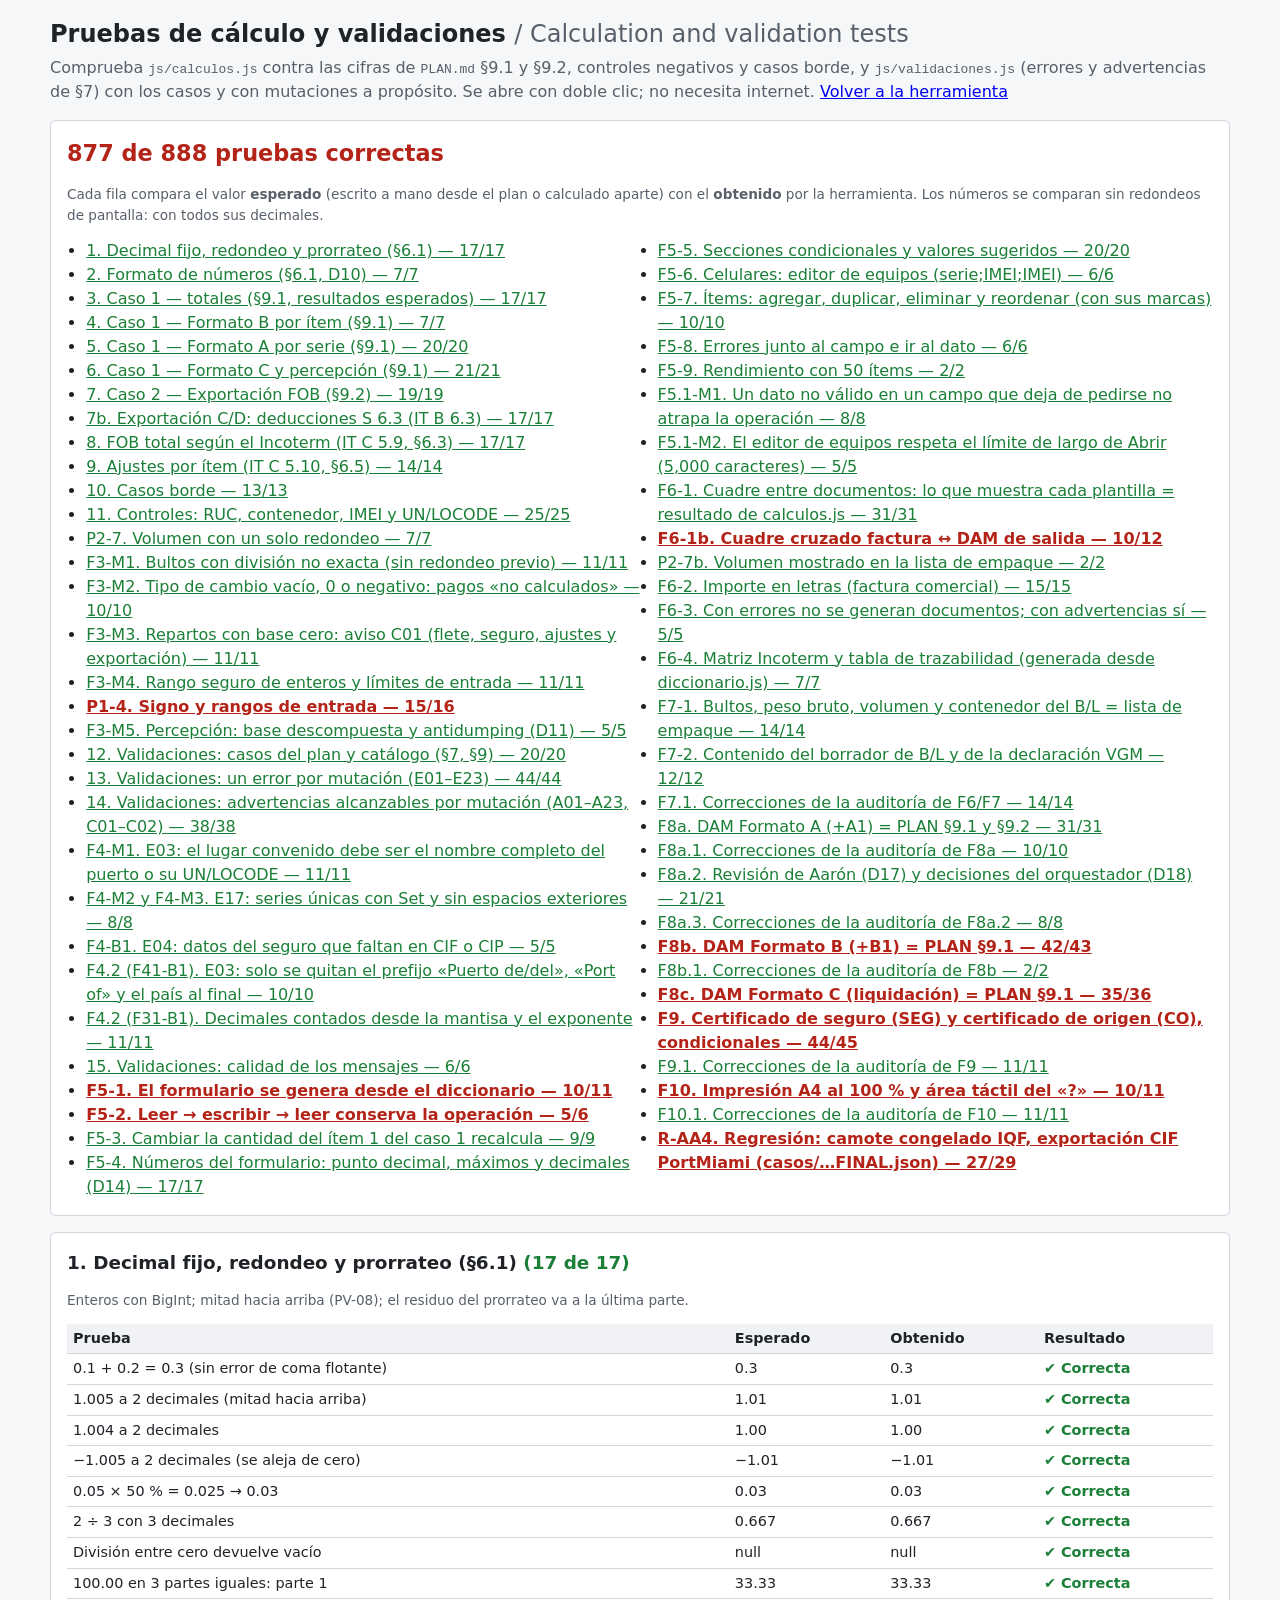
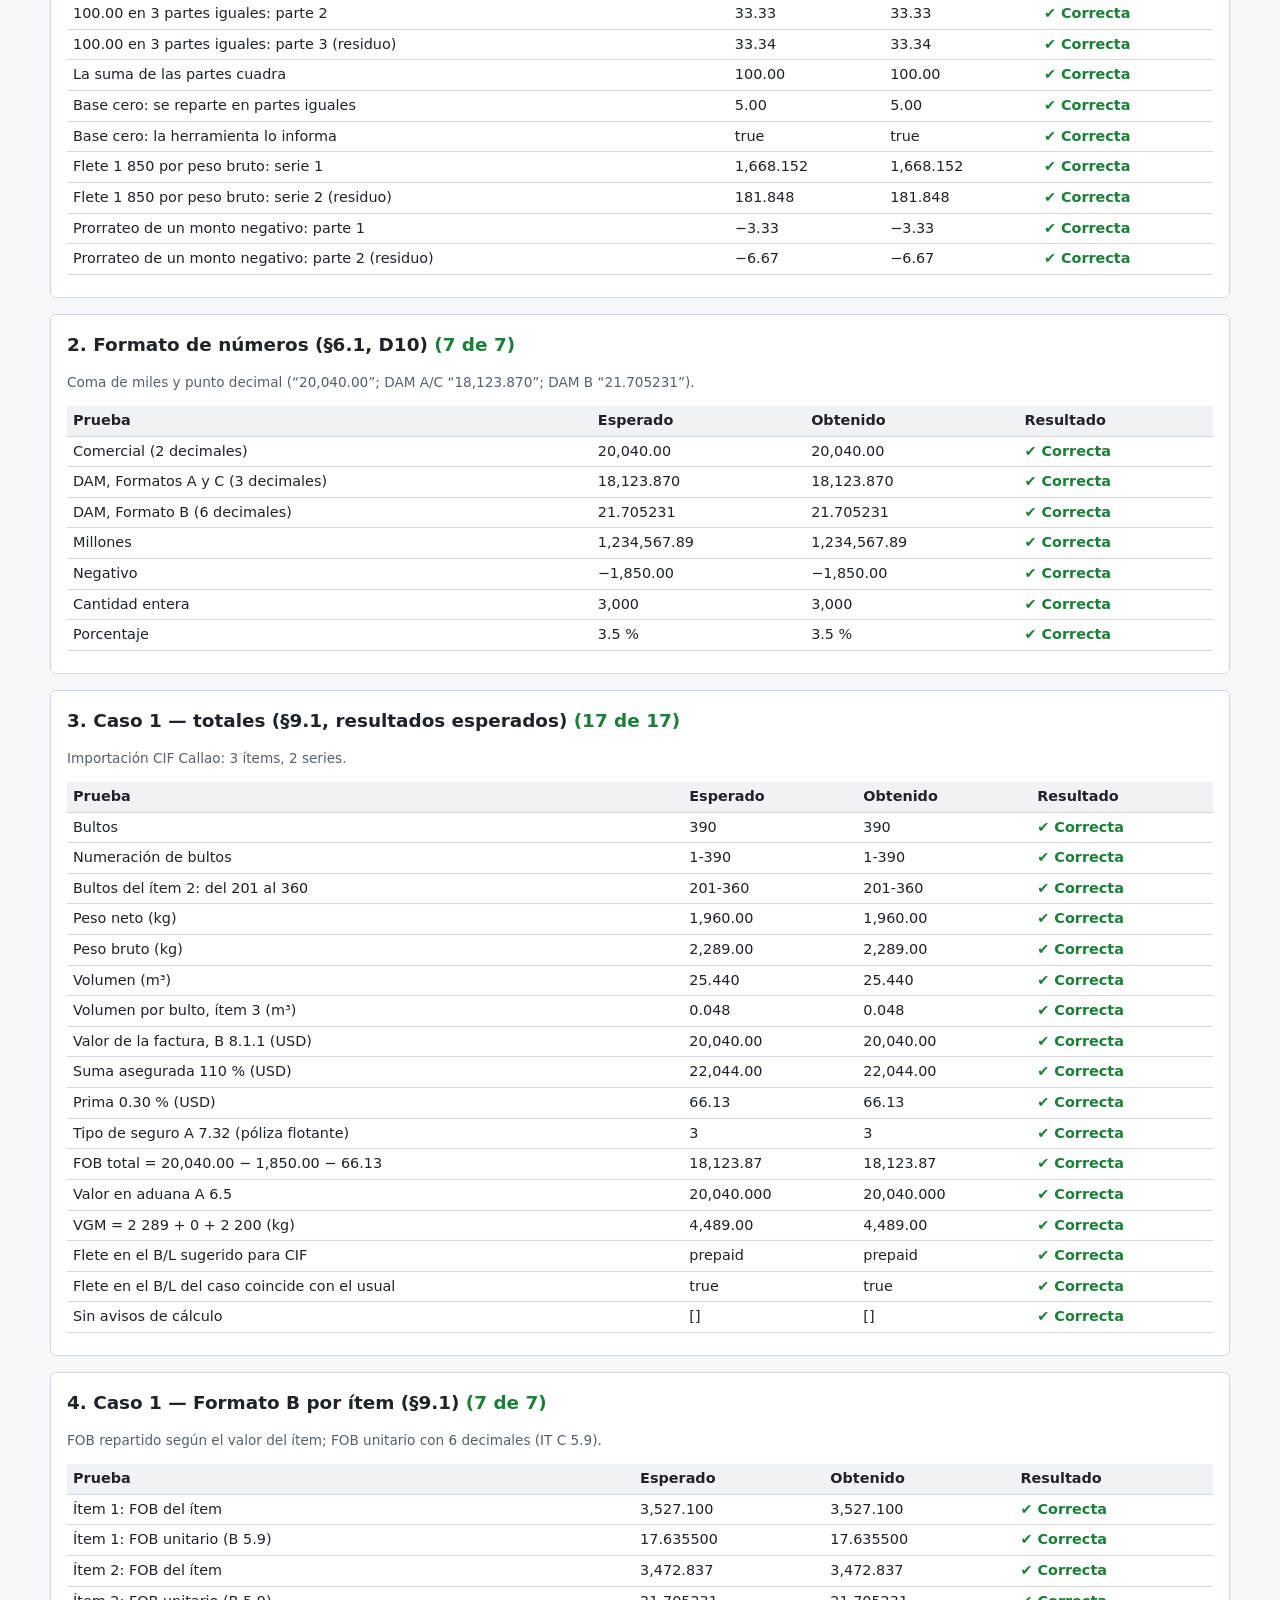
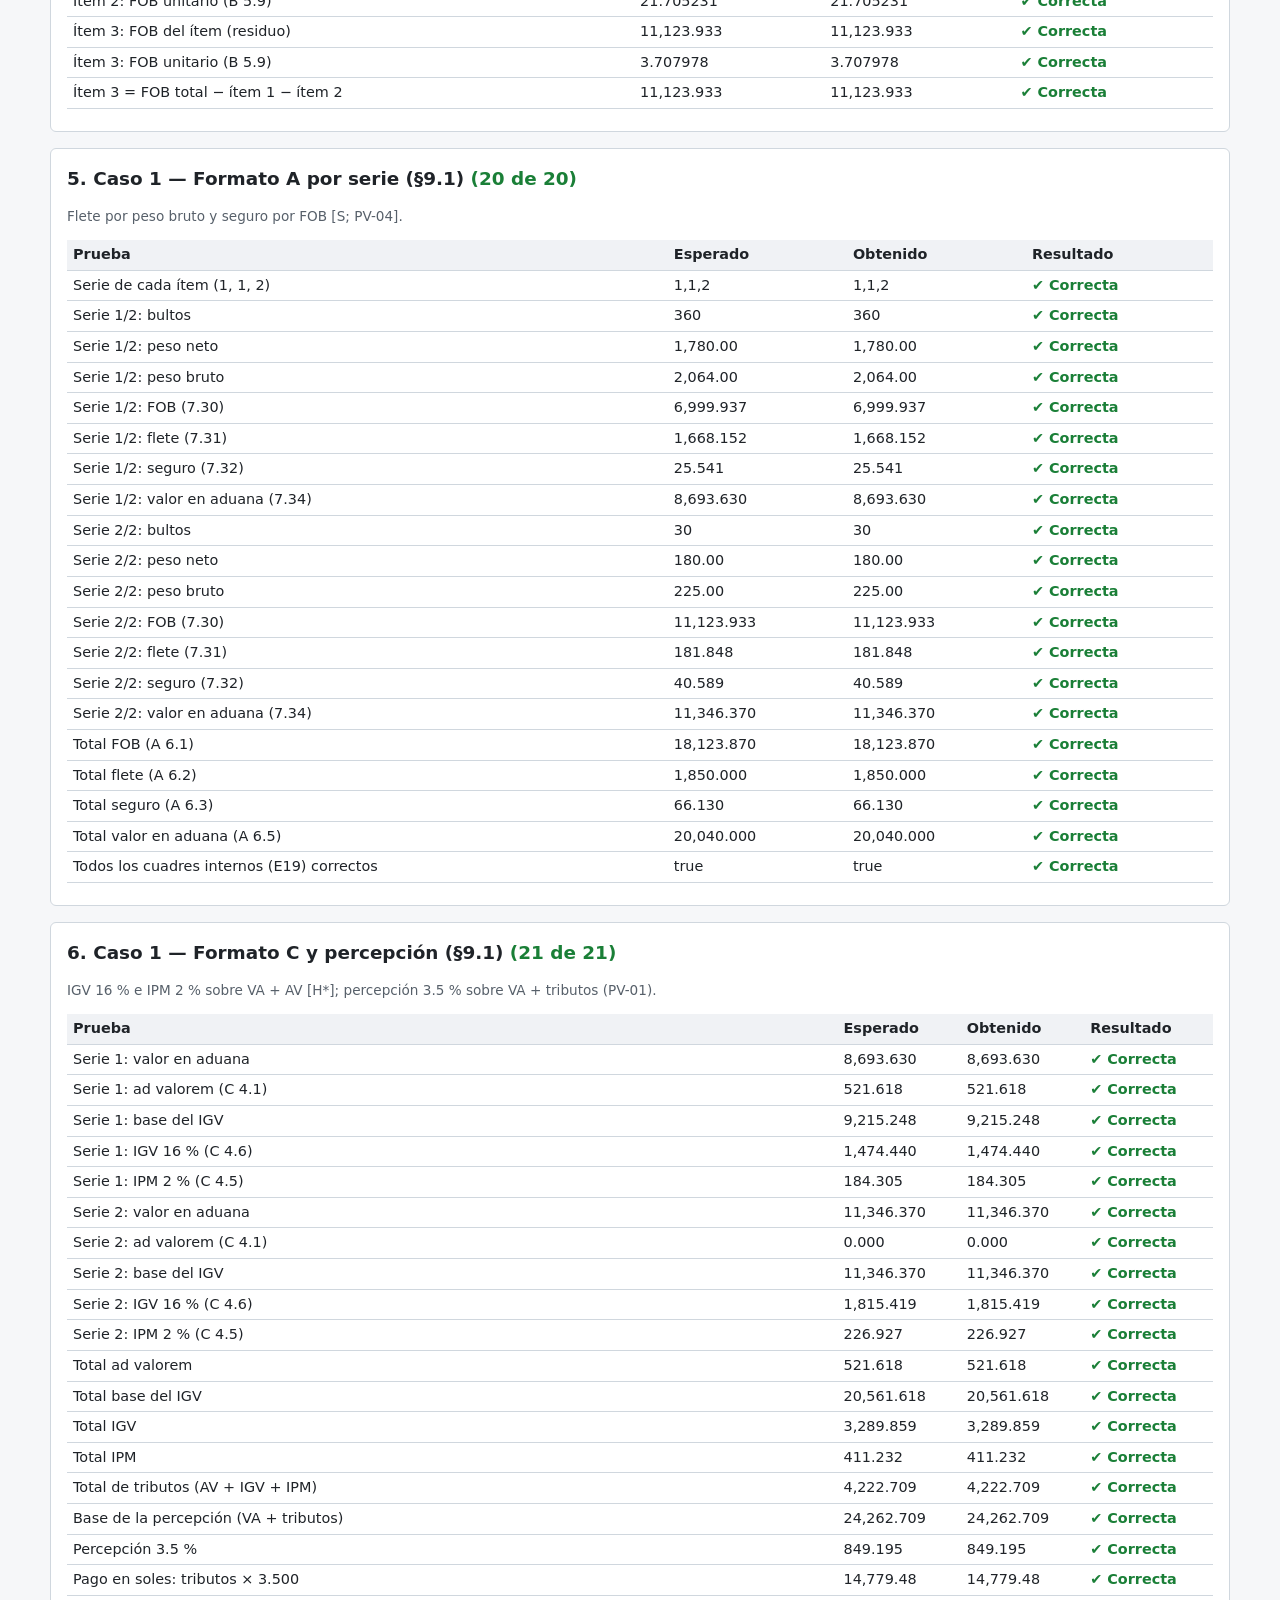
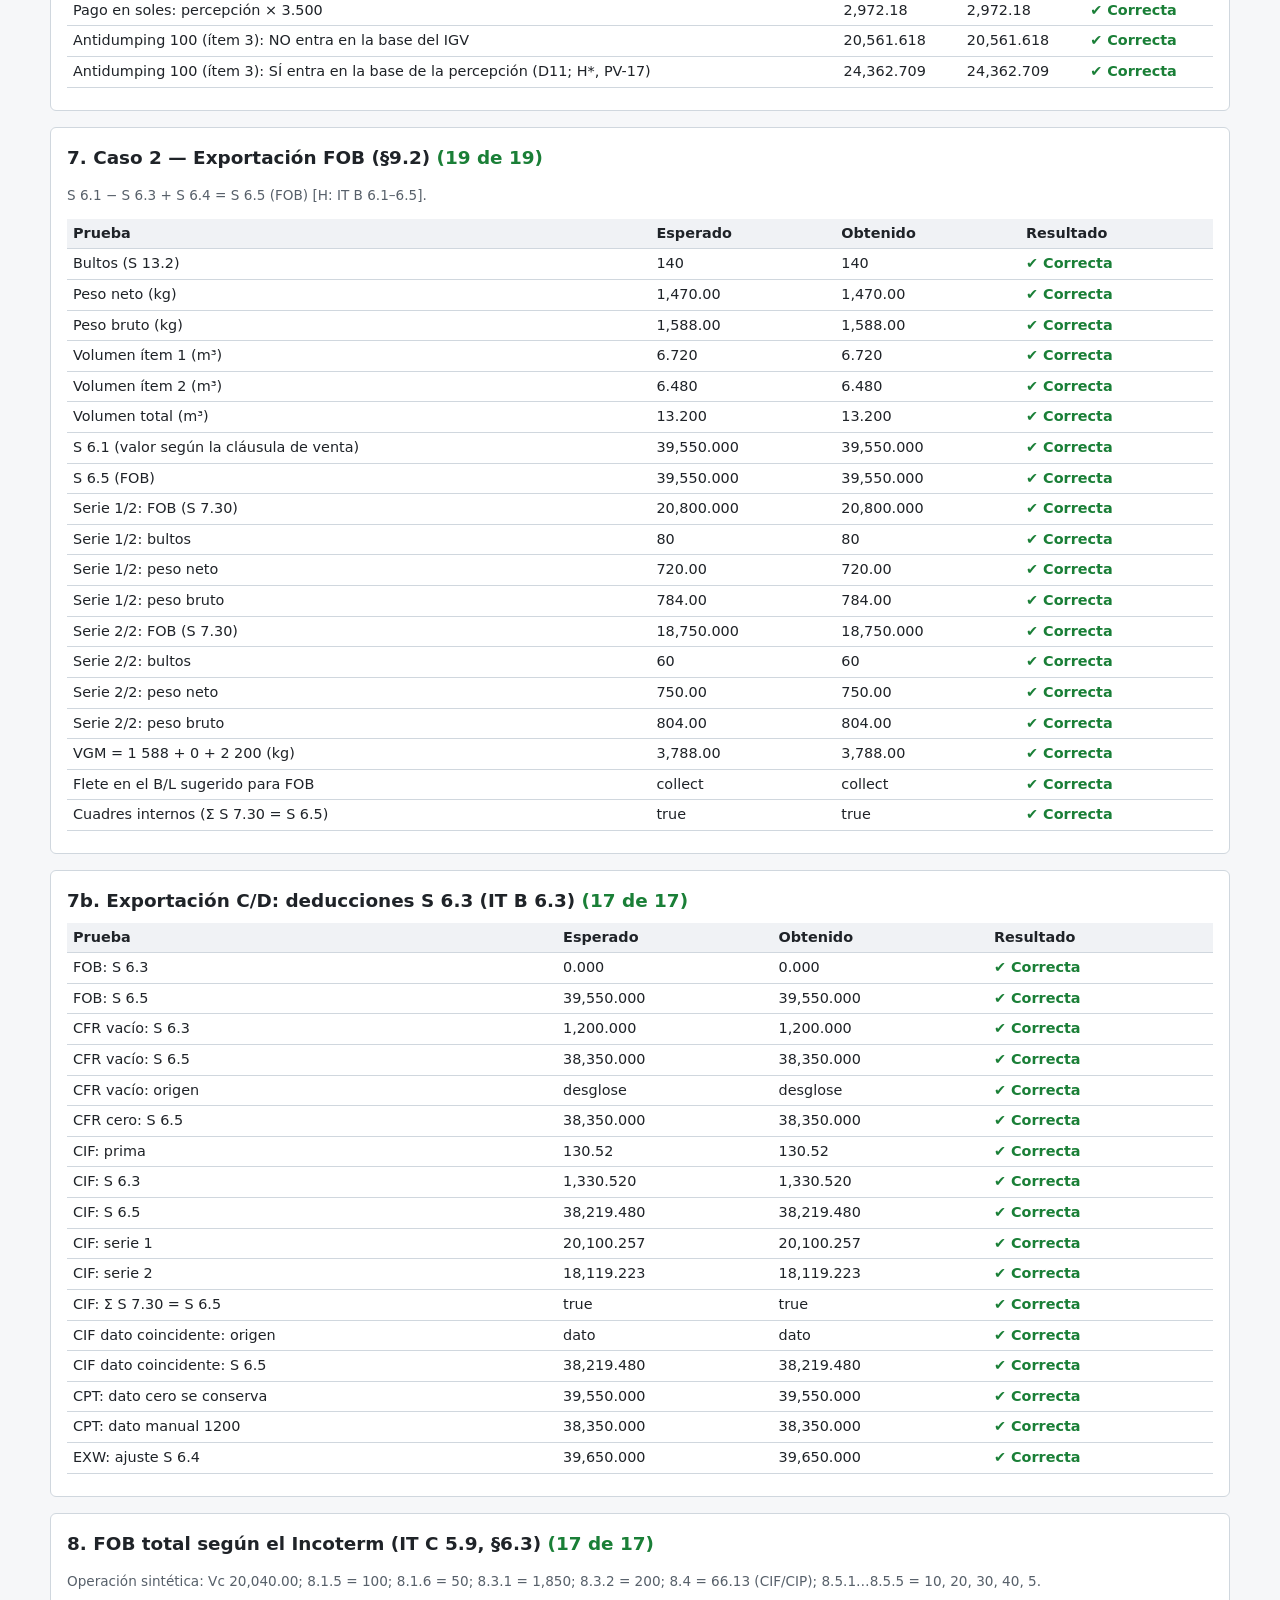
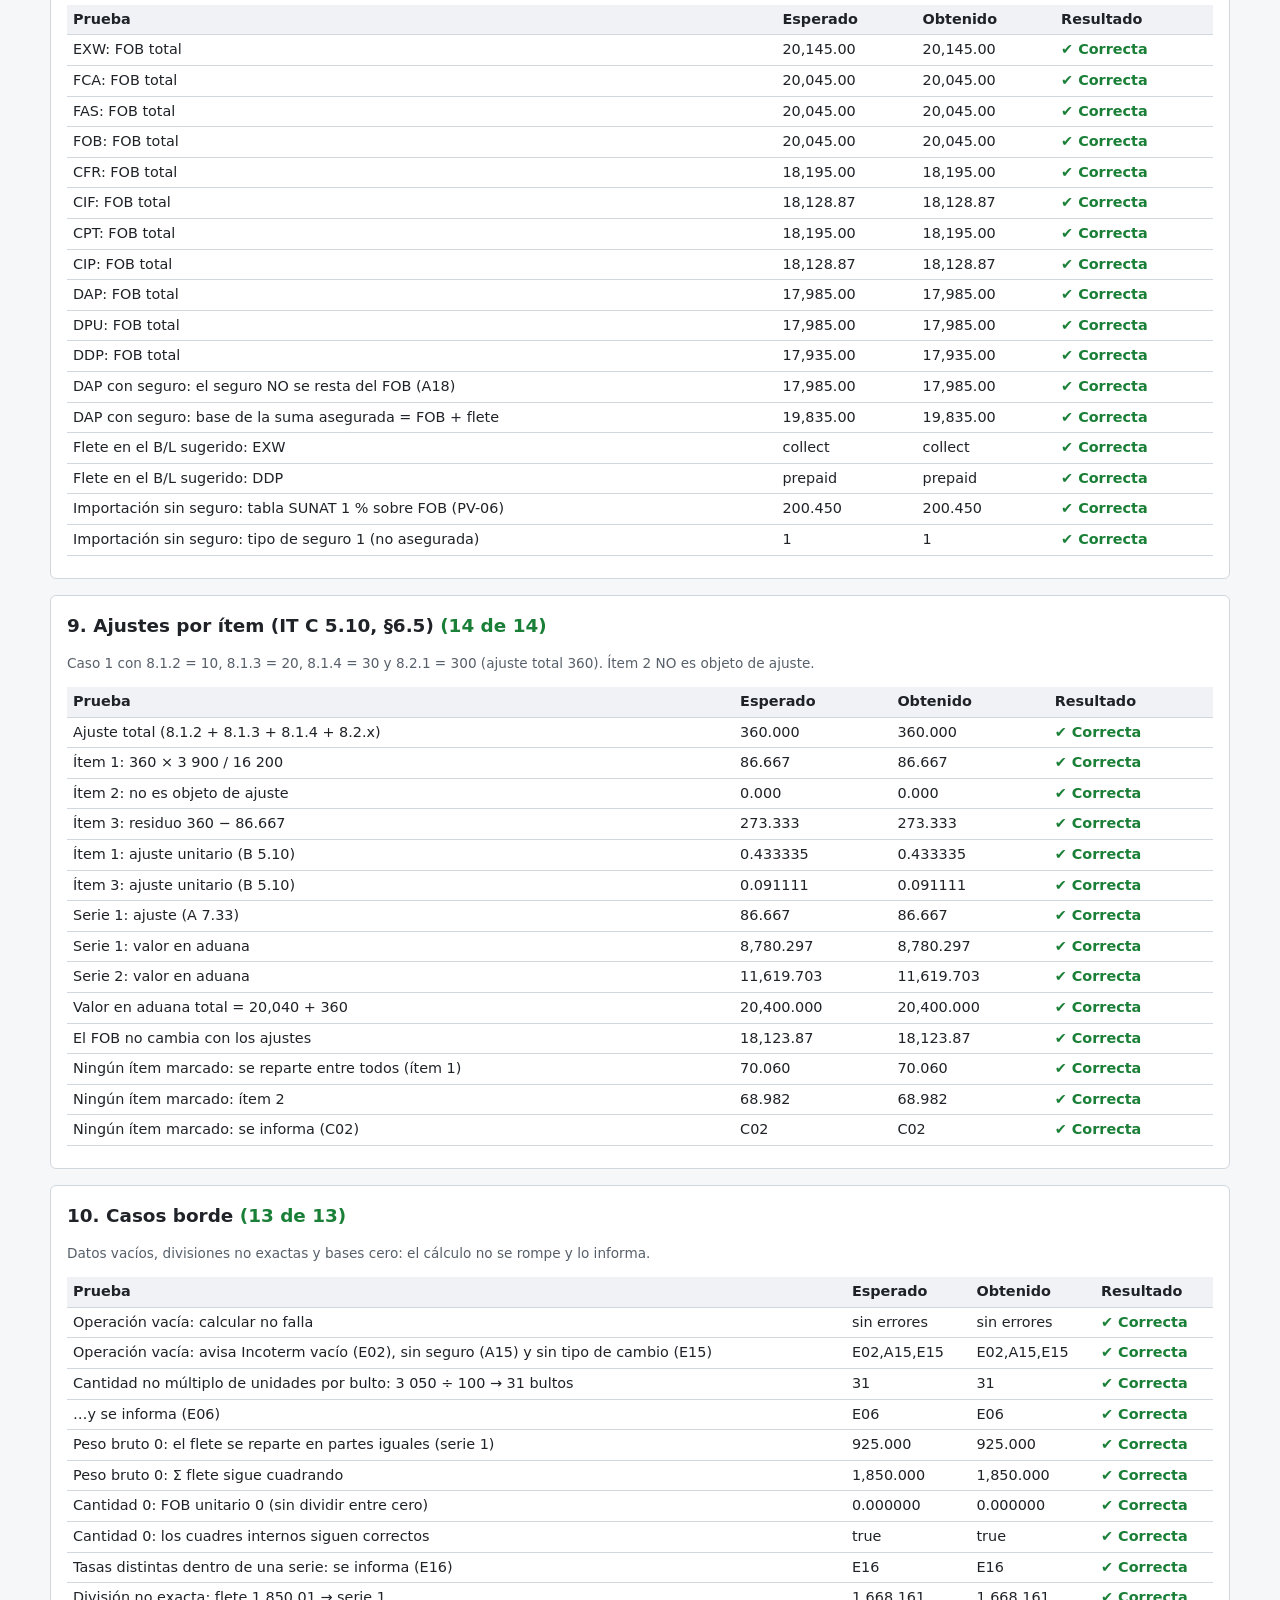
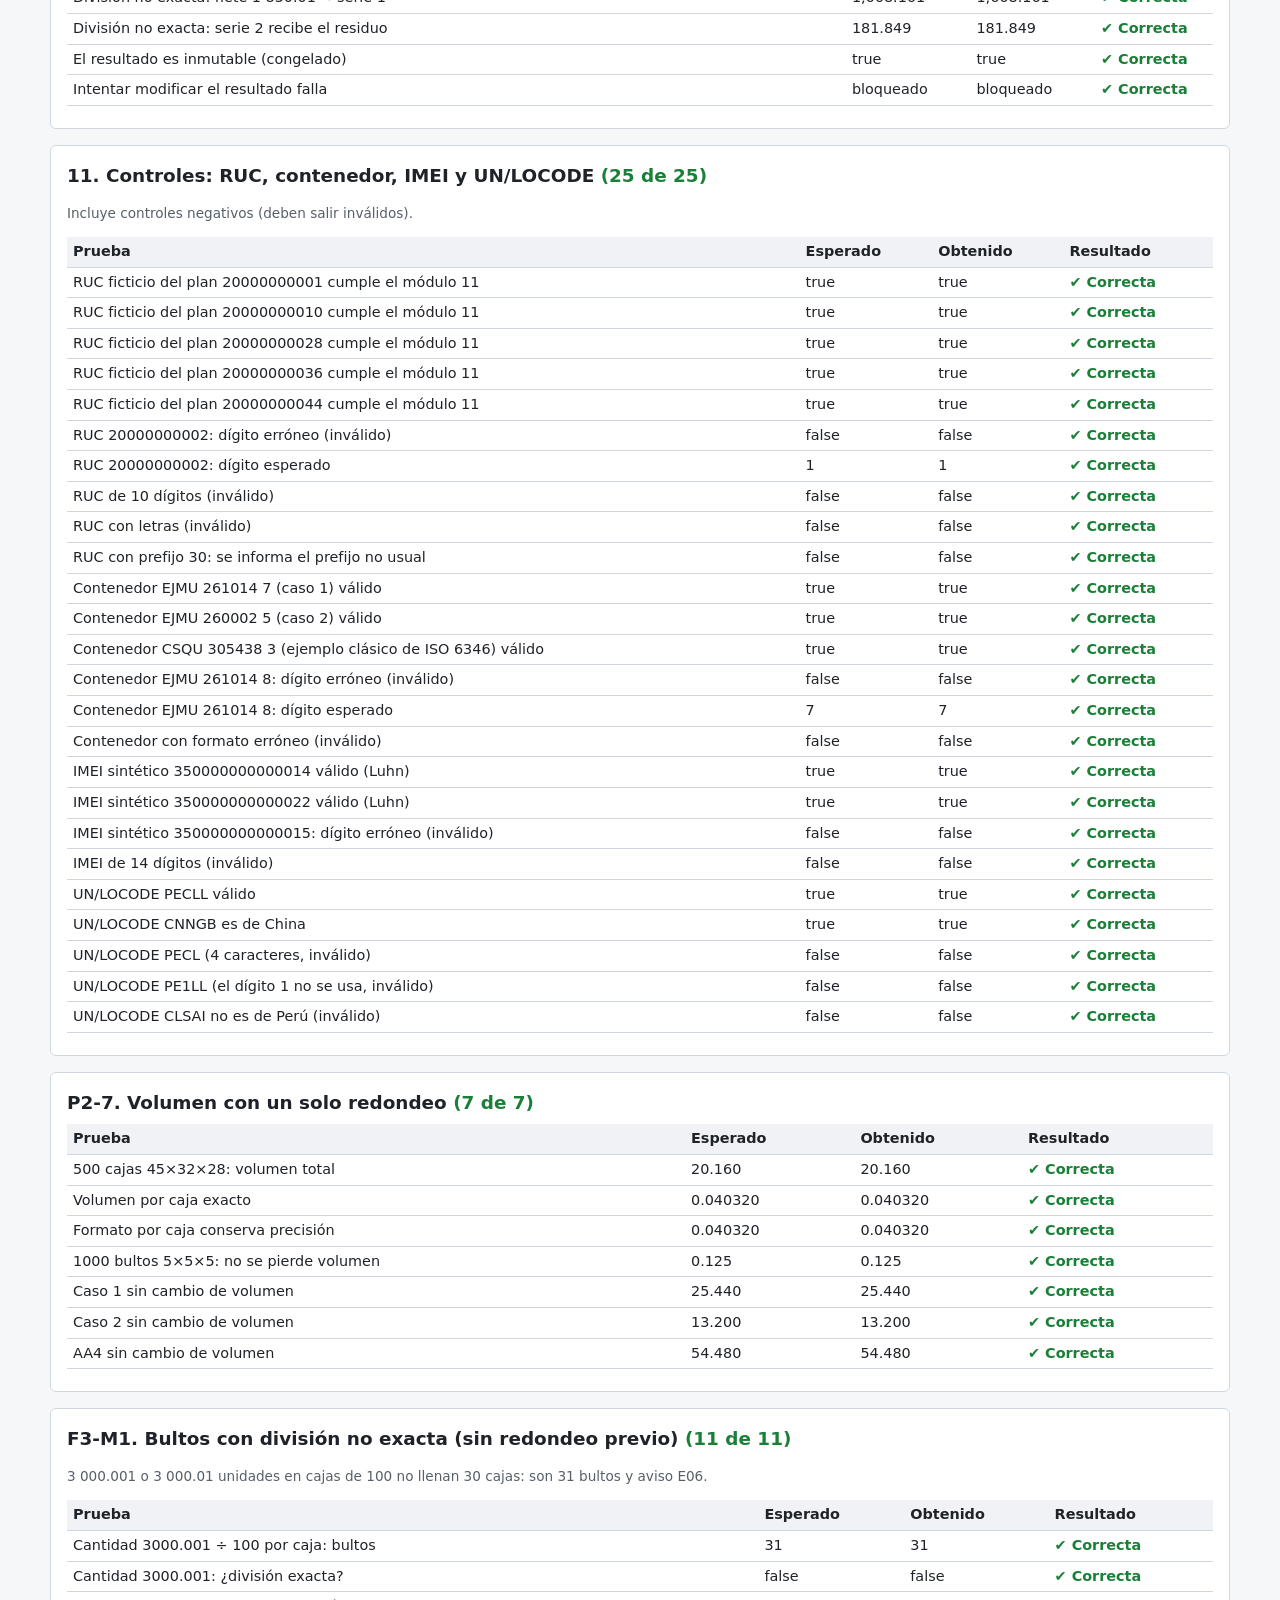
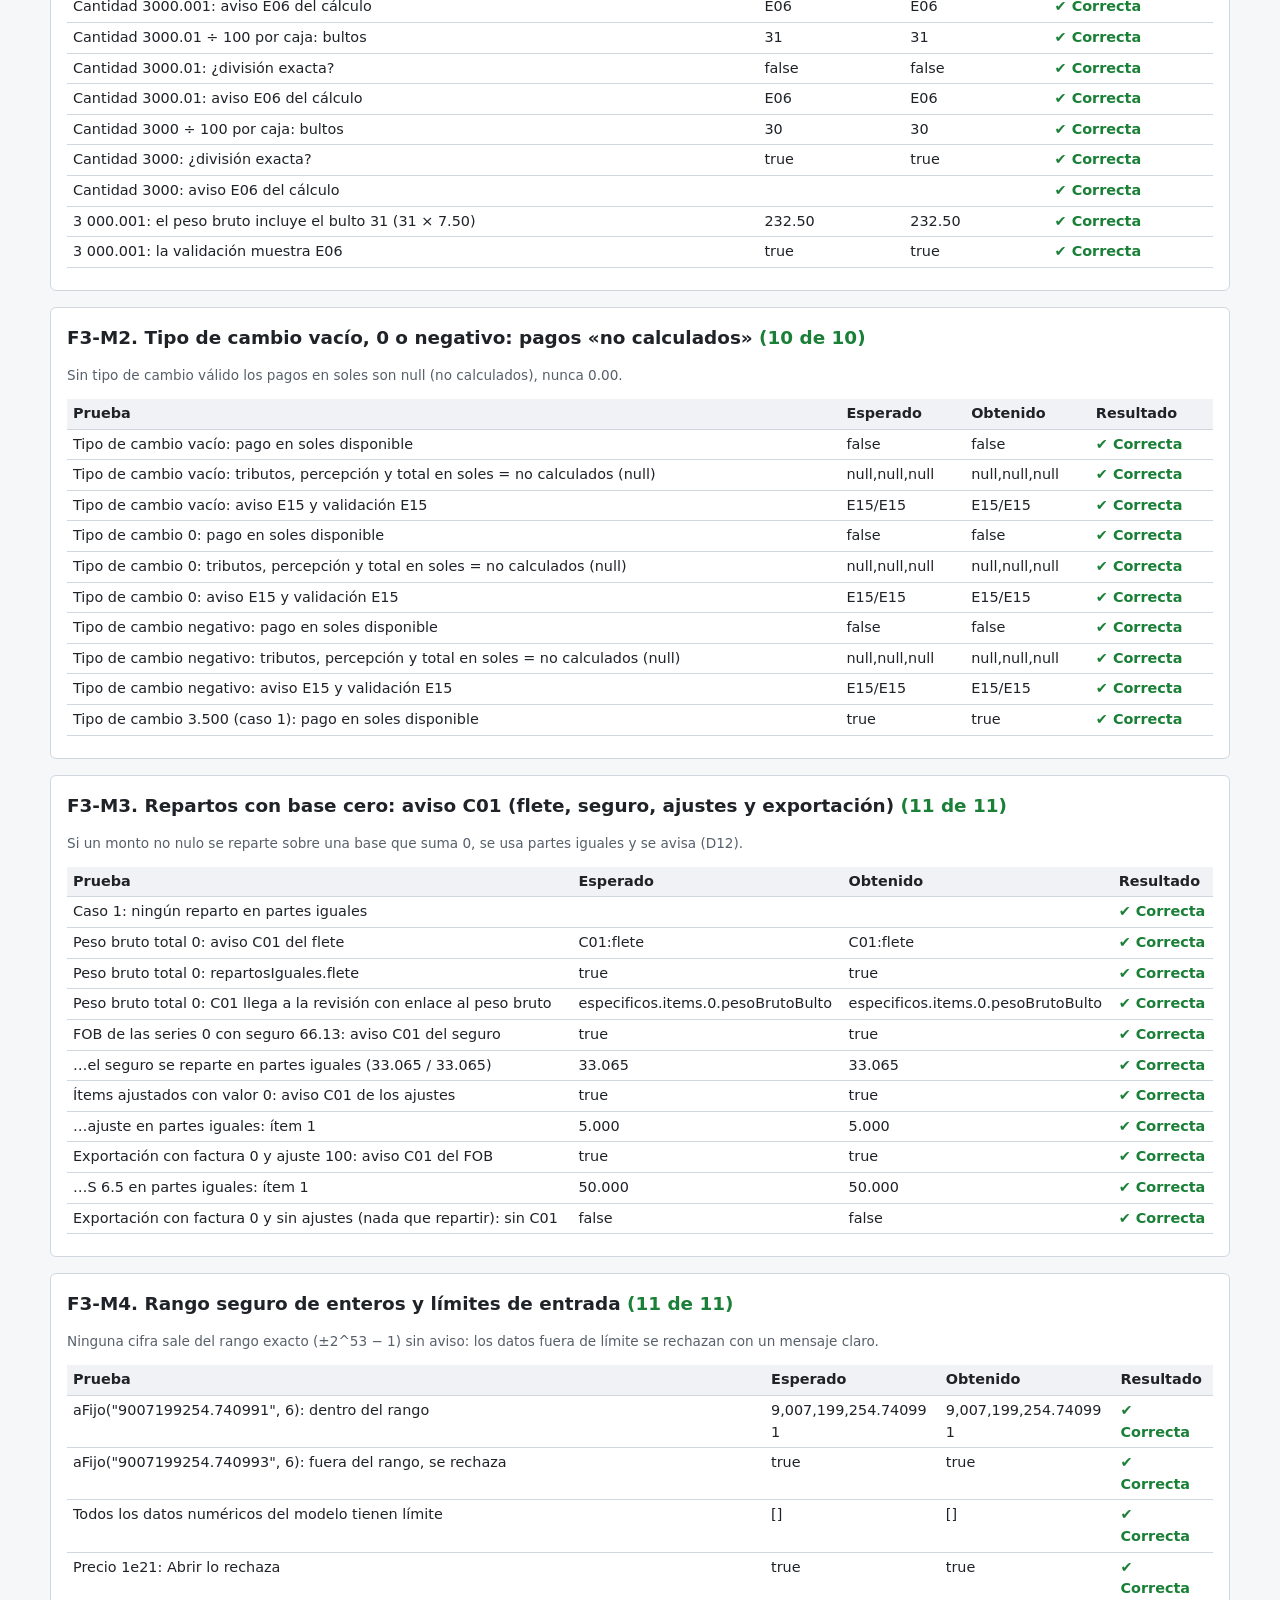
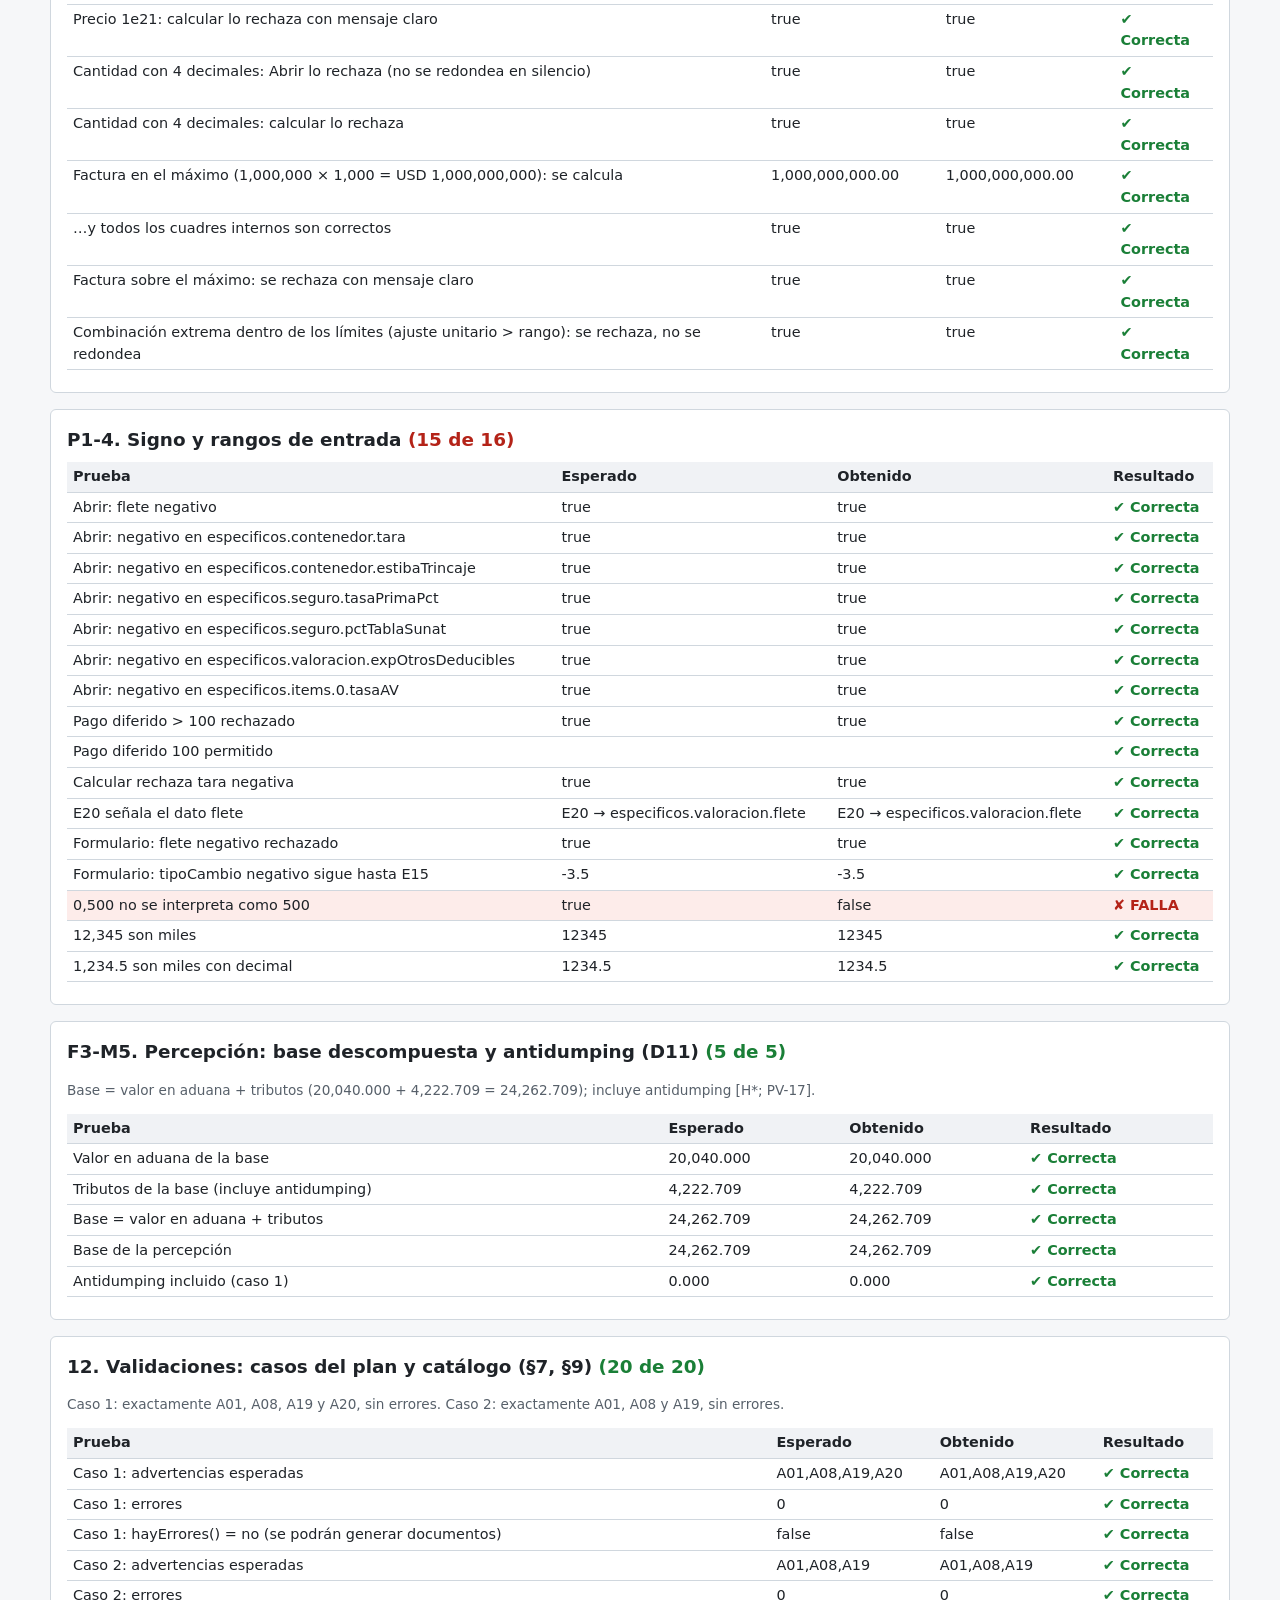
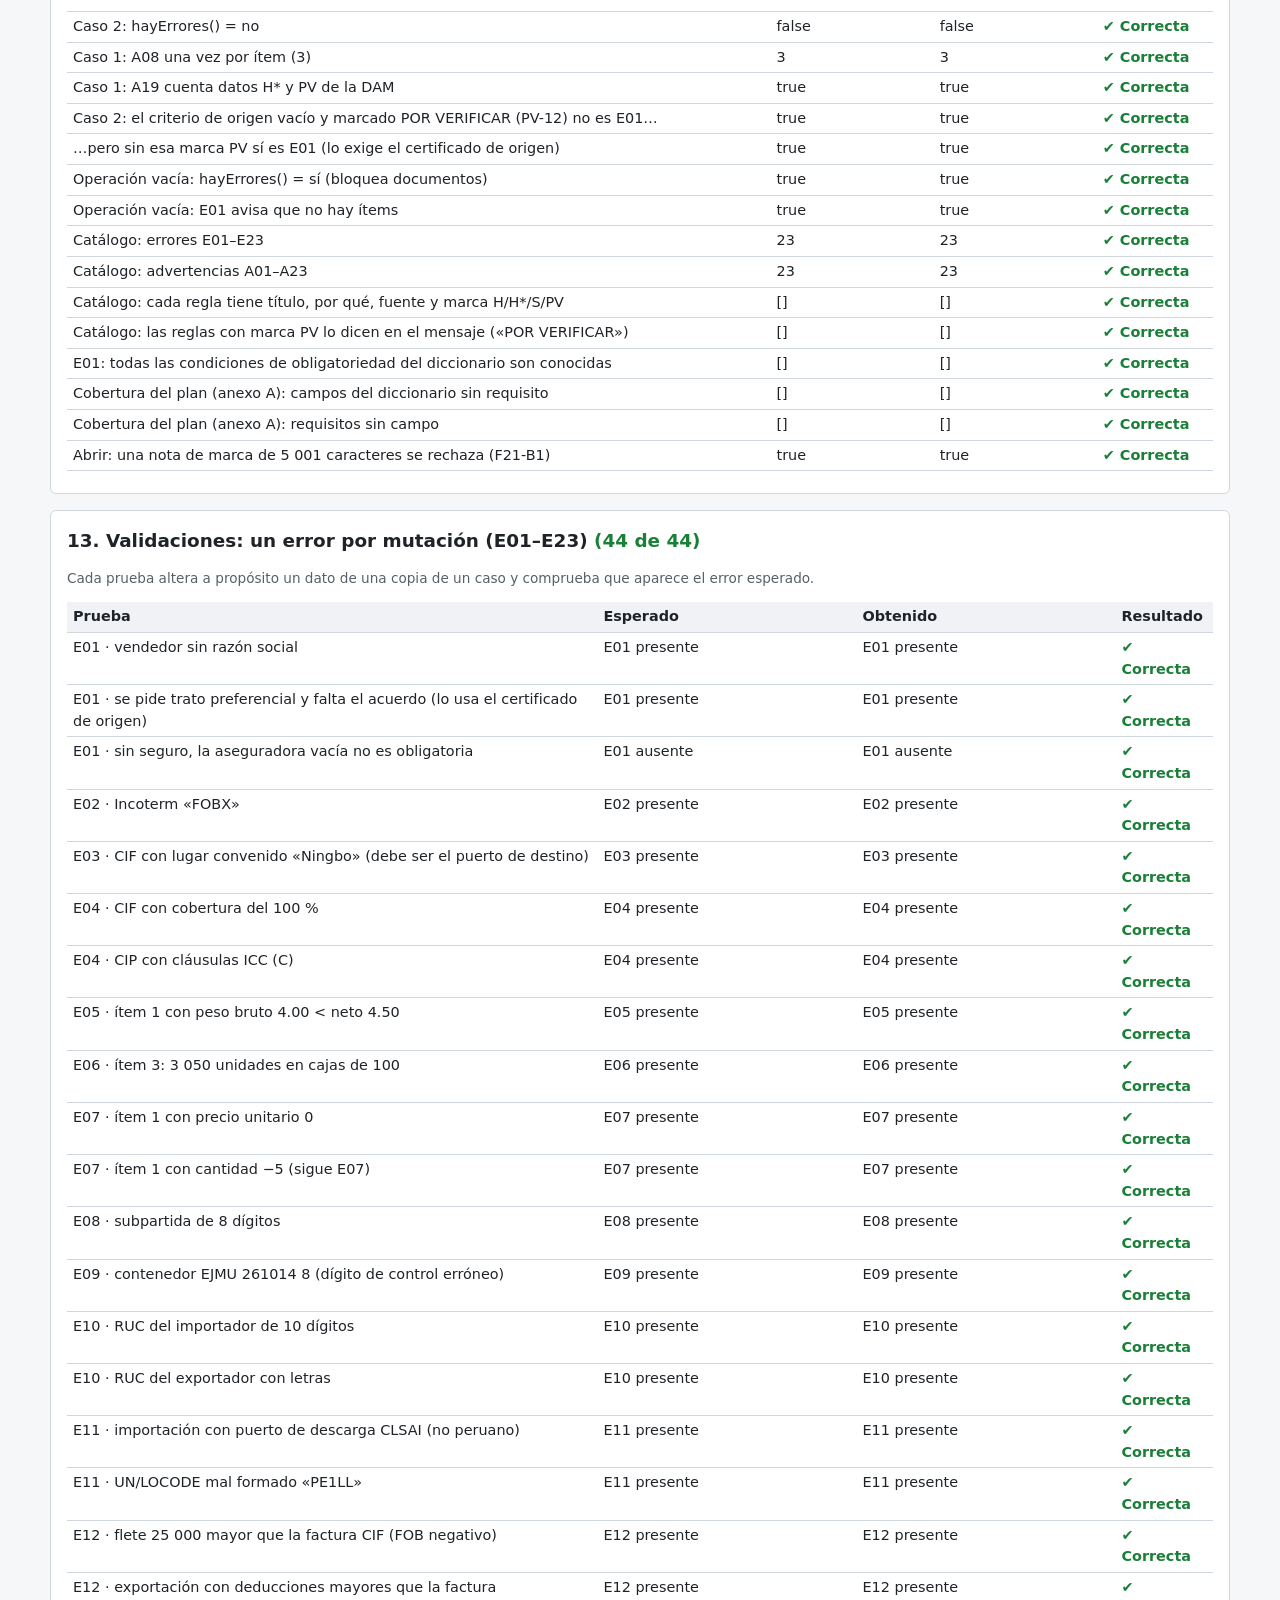
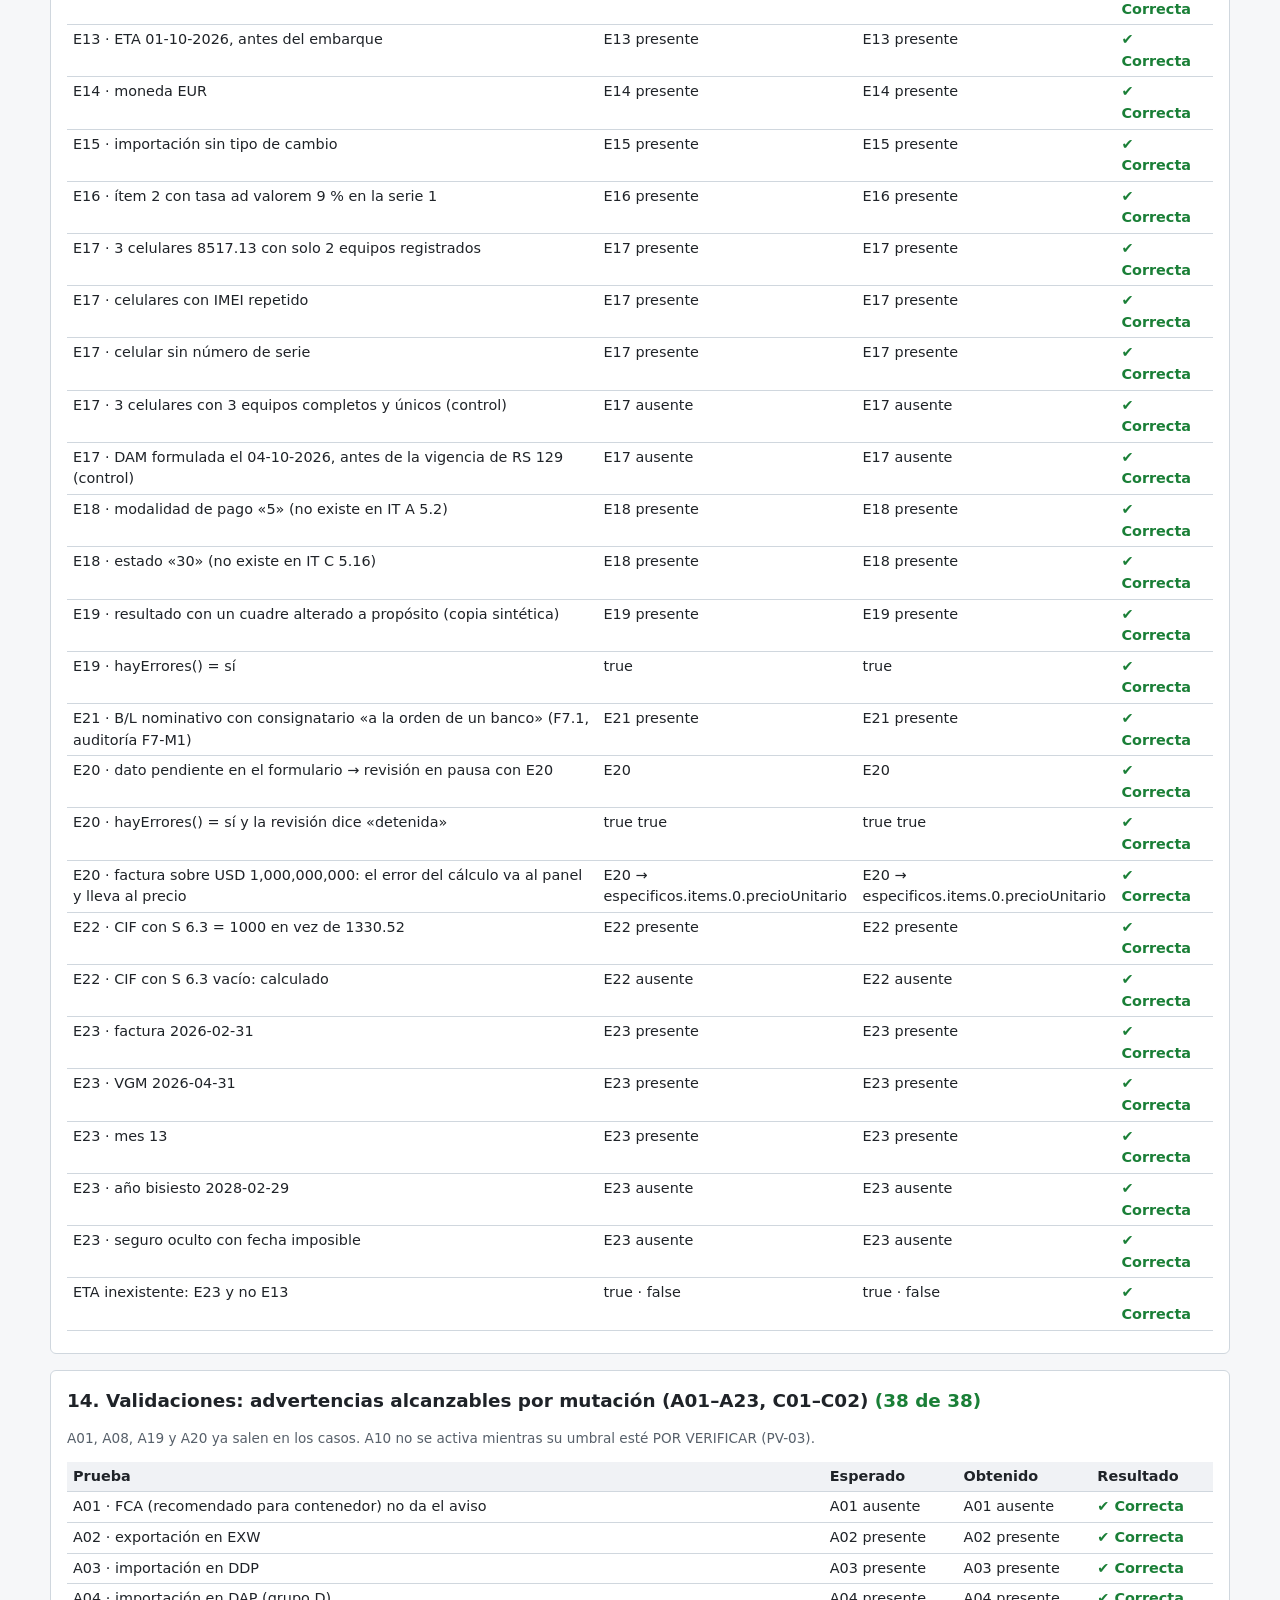
==== pruebas.html @ edb1abe0 "C7: volumen de la línea con medidas exactas y un solo redondeo Implementado por Codex GPT 6.1 Sol se" ====
<!doctype html>
<html lang="es">
<head>
  <meta charset="utf-8">
  <meta name="viewport" content="width=device-width, initial-scale=1">
  <title>Pruebas de cálculo y validaciones — Documentos marítimos didácticos</title>
  <link rel="stylesheet" href="css/estilos.css">
</head>
<body>
  <header class="cabecera">
    <h1>Pruebas de cálculo y validaciones <span class="en">/ Calculation and validation tests</span></h1>
    <p class="subtitulo">Comprueba <code>js/calculos.js</code> contra las cifras de <code>PLAN.md</code> §9.1 y §9.2, controles negativos y casos borde, y <code>js/validaciones.js</code> (errores y advertencias de §7) con los casos y con mutaciones a propósito.
      Se abre con doble clic; no necesita internet. <a href="index.html">Volver a la herramienta</a></p>
  </header>

  <section class="pruebas-resumen" aria-live="polite">
    <p id="contador" class="contador">Ejecutando…</p>
    <p class="nota">Cada fila compara el valor <strong>esperado</strong> (escrito a mano desde el plan o calculado aparte) con el <strong>obtenido</strong> por la herramienta.
      Los números se comparan sin redondeos de pantalla: con todos sus decimales.</p>
    <nav aria-label="Grupos de pruebas"><ul id="indice" class="indice-pruebas"></ul></nav>
  </section>

  <div id="grupos"></div>

  <script src="js/normativa.js"></script>
  <script src="js/modelo.js"></script>
  <script src="js/incoterms.js"></script>
  <script src="js/ejemplos.js"></script>
  <script src="pruebas/casos_regresion.js"></script>
  <script src="js/calculos.js"></script>
  <script src="js/diccionario.js"></script>
  <script src="js/validaciones.js"></script>
  <script src="js/formulario.js"></script>
  <script src="js/documentos/comun.js"></script>
  <script src="js/documentos/factura.js"></script>
  <script src="js/documentos/packing.js"></script>
  <script src="js/documentos/bl.js"></script>
  <script src="js/documentos/dam_a.js"></script>
  <script src="js/documentos/dam_b.js"></script>
  <script src="js/documentos/dam_c.js"></script>
  <script src="js/documentos/seguro.js"></script>
  <script src="js/documentos/origen.js"></script>
  <script src="js/documentos/resumen.js"></script>
  <script>
  /* Página de pruebas. Solo lee resultados de Calculos y Validaciones; no calcula nada por su cuenta.
     Los valores esperados son textos decimales con todos sus decimales ("18123.870"). */
  (function () {
    "use strict";
    var F = Calculos.formato, C = Calculos.control;
    var grupos = [], actual = null, total = 0, correctas = 0;

    function grupo(titulo, nota) { actual = { titulo: titulo, nota: nota || "", filas: [] }; grupos.push(actual); }

    // esperado: texto; obtenido: decimal fijo (se compara con los decimales del esperado) o cualquier valor.
    function prueba(nombre, esperado, obtenido) {
      var texto, ok;
      try {
        if (obtenido && typeof obtenido === "object" && "v" in obtenido && "d" in obtenido) {
          var dec = (String(esperado).split(".")[1] || "").length;
          texto = F.decimal(obtenido, dec);
          ok = texto === String(esperado) && Calculos.igual(obtenido, Calculos.aFijo(esperado, dec));
          texto = F.numero(obtenido, dec);
          esperado = F.numero(Calculos.aFijo(esperado, dec), dec);
        } else {
          texto = typeof obtenido === "string" ? obtenido : JSON.stringify(obtenido);
          ok = texto === (typeof esperado === "string" ? esperado : JSON.stringify(esperado));
          esperado = typeof esperado === "string" ? esperado : JSON.stringify(esperado);
        }
      } catch (e) {
        texto = "Error: " + e.message; ok = false;
      }
      actual.filas.push({ nombre: nombre, esperado: String(esperado), obtenido: texto, ok: ok });
      total++; if (ok) { correctas++; }
    }

    function sinError(nombre, fn) {
      var ok = true, texto = "sin errores";
      try { fn(); } catch (e) { ok = false; texto = "Error: " + e.message; }
      actual.filas.push({ nombre: nombre, esperado: "sin errores", obtenido: texto, ok: ok });
      total++; if (ok) { correctas++; }
    }

    function fx(texto) { var dec = (String(texto).split(".")[1] || "").length; return Calculos.aFijo(texto, dec); }
    function ejemplo(id) { return Modelo.clonar(EJEMPLOS.filter(function (e) { return e.id === id; })[0].operacion); }
    function casoRegresion(n) { return Modelo.clonar(CASOS_REGRESION[n]); }

    // ============================================================ Núcleo numérico
    grupo("1. Decimal fijo, redondeo y prorrateo (§6.1)", "Enteros con BigInt; mitad hacia arriba (PV-08); el residuo del prorrateo va a la última parte.");
    prueba("0.1 + 0.2 = 0.3 (sin error de coma flotante)", "0.3", Calculos.sumar(fx("0.1"), fx("0.2")));
    prueba("1.005 a 2 decimales (mitad hacia arriba)", "1.01", Calculos.aFijo(1.005, 2));
    prueba("1.004 a 2 decimales", "1.00", Calculos.aFijo(1.004, 2));
    prueba("−1.005 a 2 decimales (se aleja de cero)", "-1.01", Calculos.aFijo(-1.005, 2));
    prueba("0.05 × 50 % = 0.025 → 0.03", "0.03", Calculos.porcentaje(fx("0.05"), fx("50"), 2));
    prueba("2 ÷ 3 con 3 decimales", "0.667", Calculos.dividir(fx("2"), fx("3"), 3));
    prueba("División entre cero devuelve vacío", "null", Calculos.dividir(fx("2"), fx("0"), 3));
    var p3 = Calculos.prorratear(fx("100.00"), [fx("1"), fx("1"), fx("1")]).partes;
    prueba("100.00 en 3 partes iguales: parte 1", "33.33", p3[0]);
    prueba("100.00 en 3 partes iguales: parte 2", "33.33", p3[1]);
    prueba("100.00 en 3 partes iguales: parte 3 (residuo)", "33.34", p3[2]);
    prueba("La suma de las partes cuadra", "100.00", Calculos.sumar(p3));
    var p0 = Calculos.prorratear(fx("10.00"), [fx("0"), fx("0")]);
    prueba("Base cero: se reparte en partes iguales", "5.00", p0.partes[0]);
    prueba("Base cero: la herramienta lo informa", "true", String(p0.iguales));
    var pv = Calculos.prorratear(fx("1850.000"), [fx("2064.00"), fx("225.00")]).partes;
    prueba("Flete 1 850 por peso bruto: serie 1", "1668.152", pv[0]);
    prueba("Flete 1 850 por peso bruto: serie 2 (residuo)", "181.848", pv[1]);
    var pneg = Calculos.prorratear(fx("-10.00"), [fx("1"), fx("2")]).partes;
    prueba("Prorrateo de un monto negativo: parte 1", "-3.33", pneg[0]);
    prueba("Prorrateo de un monto negativo: parte 2 (residuo)", "-6.67", pneg[1]);

    // ============================================================ Formato
    grupo("2. Formato de números (§6.1, D10)", "Coma de miles y punto decimal (“20,040.00”; DAM A/C “18,123.870”; DAM B “21.705231”).");
    prueba("Comercial (2 decimales)", "20,040.00", F.comercial(fx("20040")));
    prueba("DAM, Formatos A y C (3 decimales)", "18,123.870", F.damAC(fx("18123.87")));
    prueba("DAM, Formato B (6 decimales)", "21.705231", F.damB(fx("21.705231")));
    prueba("Millones", "1,234,567.89", F.comercial(fx("1234567.891")));
    prueba("Negativo", "−1,850.00", F.comercial(fx("-1850")));
    prueba("Cantidad entera", "3,000", F.cantidad(fx("3000.000")));
    prueba("Porcentaje", "3.5 %", F.pct(fx("3.5000")));

    // ============================================================ Caso 1
    var op1 = ejemplo("caso1");
    var r1 = Calculos.calcular(op1);
    var s1 = r1.series;
    grupo("3. Caso 1 — totales (§9.1, resultados esperados)", "Importación CIF Callao: 3 ítems, 2 series.");
    prueba("Bultos", 390, r1.totales.bultos);
    prueba("Numeración de bultos", "1-390", r1.totales.numeracion);
    prueba("Bultos del ítem 2: del 201 al 360", "201-360", r1.items[1].bultoDesde + "-" + r1.items[1].bultoHasta);
    prueba("Peso neto (kg)", "1960.00", r1.totales.pesoNeto);
    prueba("Peso bruto (kg)", "2289.00", r1.totales.pesoBruto);
    prueba("Volumen (m³)", "25.440", r1.totales.volumen);
    prueba("Volumen por bulto, ítem 3 (m³)", "0.048", r1.items[2].volumenBulto);
    prueba("Valor de la factura, B 8.1.1 (USD)", "20040.00", r1.totales.valorFactura);
    prueba("Suma asegurada 110 % (USD)", "22044.00", r1.seguro.sumaAsegurada);
    prueba("Prima 0.30 % (USD)", "66.13", r1.seguro.prima);
    prueba("Tipo de seguro A 7.32 (póliza flotante)", "3", r1.seguro.tipoSeguro);
    prueba("FOB total = 20,040.00 − 1,850.00 − 66.13", "18123.87", r1.fob.total);
    prueba("Valor en aduana A 6.5", "20040.000", r1.valorAduana.total);
    prueba("VGM = 2 289 + 0 + 2 200 (kg)", "4489.00", r1.vgm.total);
    prueba("Flete en el B/L sugerido para CIF", "prepaid", r1.fleteBl.sugerido);
    prueba("Flete en el B/L del caso coincide con el usual", "true", String(r1.fleteBl.coincide));
    prueba("Sin avisos de cálculo", "[]", JSON.stringify(r1.avisos));

    grupo("4. Caso 1 — Formato B por ítem (§9.1)", "FOB repartido según el valor del ítem; FOB unitario con 6 decimales (IT C 5.9).");
    [["3527.100", "17.635500"], ["3472.837", "21.705231"], ["11123.933", "3.707978"]].forEach(function (e, i) {
      prueba("Ítem " + (i + 1) + ": FOB del ítem" + (i === 2 ? " (residuo)" : ""), e[0], r1.items[i].fob);
      prueba("Ítem " + (i + 1) + ": FOB unitario (B 5.9)", e[1], r1.items[i].fobUnitario);
    });
    prueba("Ítem 3 = FOB total − ítem 1 − ítem 2", "11123.933",
      Calculos.restar(Calculos.restar(Calculos.escalar(r1.fob.total, 3), r1.items[0].fob), r1.items[1].fob));

    grupo("5. Caso 1 — Formato A por serie (§9.1)", "Flete por peso bruto y seguro por FOB [S; PV-04].");
    prueba("Serie de cada ítem (1, 1, 2)", "1,1,2", r1.items.map(function (x) { return x.serie; }).join(","));
    [
      [360, "1780.00", "2064.00", "6999.937", "1668.152", "25.541", "8693.630"],
      [30, "180.00", "225.00", "11123.933", "181.848", "40.589", "11346.370"]
    ].forEach(function (e, i) {
      var s = s1[i], n = "Serie " + (i + 1) + "/2: ";
      prueba(n + "bultos", e[0], s.bultos);
      prueba(n + "peso neto", e[1], s.pesoNeto);
      prueba(n + "peso bruto", e[2], s.pesoBruto);
      prueba(n + "FOB (7.30)", e[3], s.fob);
      prueba(n + "flete (7.31)", e[4], s.flete);
      prueba(n + "seguro (7.32)", e[5], s.seguro);
      prueba(n + "valor en aduana (7.34)", e[6], s.valorAduana);
    });
    prueba("Total FOB (A 6.1)", "18123.870", r1.valorAduana.fob);
    prueba("Total flete (A 6.2)", "1850.000", r1.valorAduana.flete);
    prueba("Total seguro (A 6.3)", "66.130", r1.valorAduana.seguro);
    prueba("Total valor en aduana (A 6.5)", "20040.000", r1.valorAduana.total);
    prueba("Todos los cuadres internos (E19) correctos", "true", String(r1.cuadres.every(function (c) { return c.ok; })));

    grupo("6. Caso 1 — Formato C y percepción (§9.1)", "IGV 16 % e IPM 2 % sobre VA + AV [H*]; percepción 3.5 % sobre VA + tributos (PV-01).");
    [
      ["8693.630", "521.618", "9215.248", "1474.440", "184.305"],
      ["11346.370", "0.000", "11346.370", "1815.419", "226.927"]
    ].forEach(function (e, i) {
      var l = s1[i].liquidacion, n = "Serie " + (i + 1) + ": ";
      prueba(n + "valor en aduana", e[0], s1[i].valorAduana);
      prueba(n + "ad valorem (C 4.1)", e[1], l.adValorem);
      prueba(n + "base del IGV", e[2], l.baseIgv);
      prueba(n + "IGV 16 % (C 4.6)", e[3], l.igv);
      prueba(n + "IPM 2 % (C 4.5)", e[4], l.ipm);
    });
    prueba("Total ad valorem", "521.618", r1.liquidacion.adValorem);
    prueba("Total base del IGV", "20561.618", r1.liquidacion.baseIgv);
    prueba("Total IGV", "3289.859", r1.liquidacion.igv);
    prueba("Total IPM", "411.232", r1.liquidacion.ipm);
    prueba("Total de tributos (AV + IGV + IPM)", "4222.709", r1.liquidacion.total);
    prueba("Base de la percepción (VA + tributos)", "24262.709", r1.percepcion.base);
    prueba("Percepción 3.5 %", "849.195", r1.percepcion.monto);
    prueba("Pago en soles: tributos × 3.500", "14779.48", r1.soles.tributos);
    prueba("Pago en soles: percepción × 3.500", "2972.18", r1.soles.percepcion);
    var oad = ejemplo("caso1");
    oad.especificos.items[2].antidumping = 100;
    var rad = Calculos.calcular(oad);
    prueba("Antidumping 100 (ítem 3): NO entra en la base del IGV", "20561.618", rad.liquidacion.baseIgv);
    prueba("Antidumping 100 (ítem 3): SÍ entra en la base de la percepción (D11; H*, PV-17)", "24362.709", rad.percepcion.base);

    // ============================================================ Caso 2
    var r2 = Calculos.calcular(ejemplo("caso2"));
    grupo("7. Caso 2 — Exportación FOB (§9.2)", "S 6.1 − S 6.3 + S 6.4 = S 6.5 (FOB) [H: IT B 6.1–6.5].");
    prueba("Bultos (S 13.2)", 140, r2.totales.bultos);
    prueba("Peso neto (kg)", "1470.00", r2.totales.pesoNeto);
    prueba("Peso bruto (kg)", "1588.00", r2.totales.pesoBruto);
    prueba("Volumen ítem 1 (m³)", "6.720", r2.items[0].volumen);
    prueba("Volumen ítem 2 (m³)", "6.480", r2.items[1].volumen);
    prueba("Volumen total (m³)", "13.200", r2.totales.volumen);
    prueba("S 6.1 (valor según la cláusula de venta)", "39550.000", r2.exportacion.s61);
    prueba("S 6.5 (FOB)", "39550.000", r2.exportacion.s65);
    [["20800.000", 80, "720.00", "784.00"], ["18750.000", 60, "750.00", "804.00"]].forEach(function (e, i) {
      var s = r2.series[i], n = "Serie " + (i + 1) + "/2: ";
      prueba(n + "FOB (S 7.30)", e[0], s.fob);
      prueba(n + "bultos", e[1], s.bultos);
      prueba(n + "peso neto", e[2], s.pesoNeto);
      prueba(n + "peso bruto", e[3], s.pesoBruto);
    });
    prueba("VGM = 1 588 + 0 + 2 200 (kg)", "3788.00", r2.vgm.total);
    prueba("Flete en el B/L sugerido para FOB", "collect", r2.fleteBl.sugerido);
    prueba("Cuadres internos (Σ S 7.30 = S 6.5)", "true", String(r2.cuadres.every(function (c) { return c.ok; })));

    grupo("7b. Exportación C/D: deducciones S 6.3 (IT B 6.3)");
    function prepararExportC(o, inc, seguro) {
      o.generales.comercial.incoterm = inc; o.generales.comercial.lugarConvenido = "San Antonio";
      o.especificos.transporte.fleteBl = "prepaid"; o.especificos.valoracion.flete = 1200;
      if (seguro) {
        o.especificos.seguro.hay = true; o.especificos.seguro.tipoPoliza = "individual";
        o.especificos.seguro.coberturaPct = 110; o.especificos.seguro.tasaPrimaPct = 0.3;
      }
      return o;
    }
    function exportC(inc, seguro) { return prepararExportC(ejemplo("caso2"), inc, seguro); }
    (function () {
      prueba("FOB: S 6.3", "0.000", r2.exportacion.s63);
      prueba("FOB: S 6.5", "39550.000", r2.exportacion.s65);
      var o = exportC("CFR"); o.especificos.valoracion.expOtrosDeducibles = null;
      var r = Calculos.calcular(o);
      prueba("CFR vacío: S 6.3", "1200.000", r.exportacion.s63);
      prueba("CFR vacío: S 6.5", "38350.000", r.exportacion.s65);
      prueba("CFR vacío: origen", "desglose", r.exportacion.deducciones.origen);
      o.especificos.valoracion.expOtrosDeducibles = 0;
      prueba("CFR cero: S 6.5", "38350.000", Calculos.calcular(o).exportacion.s65);
      o = exportC("CIF", true); r = Calculos.calcular(o);
      prueba("CIF: prima", "130.52", r.seguro.prima);
      prueba("CIF: S 6.3", "1330.520", r.exportacion.s63);
      prueba("CIF: S 6.5", "38219.480", r.exportacion.s65);
      prueba("CIF: serie 1", "20100.257", r.series[0].fob);
      prueba("CIF: serie 2", "18119.223", r.series[1].fob);
      prueba("CIF: Σ S 7.30 = S 6.5", "true", String(r.cuadres.every(function (c) { return c.ok; })));
      o.especificos.valoracion.expOtrosDeducibles = 1330.52; r = Calculos.calcular(o);
      prueba("CIF dato coincidente: origen", "dato", r.exportacion.deducciones.origen);
      prueba("CIF dato coincidente: S 6.5", "38219.480", r.exportacion.s65);
      o = exportC("CPT");
      prueba("CPT: dato cero se conserva", "39550.000", Calculos.calcular(o).exportacion.s65);
      o.especificos.valoracion.expOtrosDeducibles = 1200;
      prueba("CPT: dato manual 1200", "38350.000", Calculos.calcular(o).exportacion.s65);
      o = ejemplo("caso2"); o.generales.comercial.incoterm = "EXW"; o.especificos.valoracion.expAjustes = 100;
      prueba("EXW: ajuste S 6.4", "39650.000", Calculos.calcular(o).exportacion.s65);
    })();

    // ============================================================ FOB según Incoterm
    grupo("8. FOB total según el Incoterm (IT C 5.9, §6.3)",
      "Operación sintética: Vc 20,040.00; 8.1.5 = 100; 8.1.6 = 50; 8.3.1 = 1,850; 8.3.2 = 200; 8.4 = 66.13 (CIF/CIP); 8.5.1…8.5.5 = 10, 20, 30, 40, 5.");
    function sintetica(inc, conSeguro) {
      var o = ejemplo("caso1");
      o.generales.comercial.incoterm = inc;
      var v = o.especificos.valoracion;
      v.gastosExw815 = 100; v.otros816 = 50; v.flete = 1850; v.gastosDestino832 = 200;
      v.posteriores851 = 10; v.montaje852 = 20; v.tributos853 = 30; v.intereses854 = 40; v.otros855 = 5;
      o.especificos.seguro.hay = conSeguro;
      o.especificos.seguro.pctTablaSunat = 1;
      return o;
    }
    var esperadoFob = { EXW: "20145.00", FCA: "20045.00", FAS: "20045.00", FOB: "20045.00", CFR: "18195.00", CPT: "18195.00",
      CIF: "18128.87", CIP: "18128.87", DAP: "17985.00", DPU: "17985.00", DDP: "17935.00" };
    INCOTERMS.codigos.forEach(function (inc) {
      var seguro = inc === "CIF" || inc === "CIP";
      prueba(inc + ": FOB total", esperadoFob[inc], Calculos.calcular(sintetica(inc, seguro)).fob.total);
    });
    var dapSeg = Calculos.calcular(sintetica("DAP", true));
    prueba("DAP con seguro: el seguro NO se resta del FOB (A18)", "17985.00", dapSeg.fob.total);
    prueba("DAP con seguro: base de la suma asegurada = FOB + flete", "19835.00", dapSeg.seguro.base);
    prueba("Flete en el B/L sugerido: EXW", "collect", Calculos.calcular(sintetica("EXW", false)).fleteBl.sugerido);
    prueba("Flete en el B/L sugerido: DDP", "prepaid", Calculos.calcular(sintetica("DDP", false)).fleteBl.sugerido);
    var sinSeg = Calculos.calcular(sintetica("FOB", false));
    prueba("Importación sin seguro: tabla SUNAT 1 % sobre FOB (PV-06)", "200.450", sinSeg.valorAduana.seguro);
    prueba("Importación sin seguro: tipo de seguro 1 (no asegurada)", "1", sinSeg.seguro.tipoSeguro);

    // ============================================================ Ajustes
    grupo("9. Ajustes por ítem (IT C 5.10, §6.5)",
      "Caso 1 con 8.1.2 = 10, 8.1.3 = 20, 8.1.4 = 30 y 8.2.1 = 300 (ajuste total 360). Ítem 2 NO es objeto de ajuste.");
    var oa = ejemplo("caso1");
    oa.especificos.valoracion.ajuste812 = 10; oa.especificos.valoracion.ajuste813 = 20;
    oa.especificos.valoracion.descuentosNoAceptables814 = 30; oa.especificos.valoracion.comisiones821 = 300;
    oa.especificos.items[1].objetoAjuste = false;
    var ra = Calculos.calcular(oa);
    prueba("Ajuste total (8.1.2 + 8.1.3 + 8.1.4 + 8.2.x)", "360.000", ra.ajustes.total);
    prueba("Ítem 1: 360 × 3 900 / 16 200", "86.667", ra.items[0].ajuste);
    prueba("Ítem 2: no es objeto de ajuste", "0.000", ra.items[1].ajuste);
    prueba("Ítem 3: residuo 360 − 86.667", "273.333", ra.items[2].ajuste);
    prueba("Ítem 1: ajuste unitario (B 5.10)", "0.433335", ra.items[0].ajusteUnitario);
    prueba("Ítem 3: ajuste unitario (B 5.10)", "0.091111", ra.items[2].ajusteUnitario);
    prueba("Serie 1: ajuste (A 7.33)", "86.667", ra.series[0].ajuste);
    prueba("Serie 1: valor en aduana", "8780.297", ra.series[0].valorAduana);
    prueba("Serie 2: valor en aduana", "11619.703", ra.series[1].valorAduana);
    prueba("Valor en aduana total = 20,040 + 360", "20400.000", ra.valorAduana.total);
    prueba("El FOB no cambia con los ajustes", "18123.87", ra.fob.total);
    oa.especificos.items.forEach(function (it) { it.objetoAjuste = false; });
    var rn = Calculos.calcular(oa);
    prueba("Ningún ítem marcado: se reparte entre todos (ítem 1)", "70.060", rn.items[0].ajuste);
    prueba("Ningún ítem marcado: ítem 2", "68.982", rn.items[1].ajuste);
    prueba("Ningún ítem marcado: se informa (C02)", "C02", rn.avisos.map(function (a) { return a.codigo; }).join(","));

    // ============================================================ Casos borde
    grupo("10. Casos borde", "Datos vacíos, divisiones no exactas y bases cero: el cálculo no se rompe y lo informa.");
    sinError("Operación vacía: calcular no falla", function () { Calculos.calcular(Modelo.operacionVacia()); });
    var rv = Calculos.calcular(Modelo.operacionVacia());
    prueba("Operación vacía: avisa Incoterm vacío (E02), sin seguro (A15) y sin tipo de cambio (E15)", "E02,A15,E15", rv.avisos.map(function (a) { return a.codigo; }).join(","));
    var oe = ejemplo("caso1");
    oe.especificos.items[2].cantidad = 3050;
    var re = Calculos.calcular(oe);
    prueba("Cantidad no múltiplo de unidades por bulto: 3 050 ÷ 100 → 31 bultos", 31, re.items[2].bultos);
    prueba("…y se informa (E06)", "E06", re.avisos[0].codigo);
    var oz = ejemplo("caso1");
    oz.especificos.items.forEach(function (it) { it.pesoBrutoBulto = 0; });
    var rz = Calculos.calcular(oz);
    prueba("Peso bruto 0: el flete se reparte en partes iguales (serie 1)", "925.000", rz.series[0].flete);
    prueba("Peso bruto 0: Σ flete sigue cuadrando", "1850.000", rz.valorAduana.flete);
    var oc = ejemplo("caso1");
    oc.especificos.items[0].cantidad = 0;
    var rc = Calculos.calcular(oc);
    prueba("Cantidad 0: FOB unitario 0 (sin dividir entre cero)", "0.000000", rc.items[0].fobUnitario);
    prueba("Cantidad 0: los cuadres internos siguen correctos", "true", String(rc.cuadres.every(function (c) { return c.ok; })));
    var ot = ejemplo("caso1");
    ot.especificos.items[1].tasaAV = 9;
    prueba("Tasas distintas dentro de una serie: se informa (E16)", "E16",
      Calculos.calcular(ot).avisos.map(function (a) { return a.codigo; }).join(","));
    var odd = ejemplo("caso1");
    odd.especificos.valoracion.flete = 1850.01;
    var rdd = Calculos.calcular(odd);
    prueba("División no exacta: flete 1 850.01 → serie 1", "1668.161", rdd.series[0].flete);
    prueba("División no exacta: serie 2 recibe el residuo", "181.849", rdd.series[1].flete);
    prueba("El resultado es inmutable (congelado)", "true",
      String(Object.isFrozen(r1) && Object.isFrozen(r1.series[0]) && Object.isFrozen(r1.items[0].fob)));
    var cambio = "sin cambios";
    try { r1.items[0].fob.v = 1; } catch (e) { cambio = "bloqueado"; }
    prueba("Intentar modificar el resultado falla", "bloqueado", cambio);

    // ============================================================ Controles
    grupo("11. Controles: RUC, contenedor, IMEI y UN/LOCODE", "Incluye controles negativos (deben salir inválidos).");
    ["20000000001", "20000000010", "20000000028", "20000000036", "20000000044"].forEach(function (ruc) {
      prueba("RUC ficticio del plan " + ruc + " cumple el módulo 11", "true", String(C.ruc(ruc).valido));
    });
    prueba("RUC 20000000002: dígito erróneo (inválido)", "false", String(C.ruc("20000000002").valido));
    prueba("RUC 20000000002: dígito esperado", "1", String(C.ruc("20000000002").digitoEsperado));
    prueba("RUC de 10 dígitos (inválido)", "false", String(C.ruc("2000000000").valido));
    prueba("RUC con letras (inválido)", "false", String(C.ruc("20A00000001").valido));
    prueba("RUC con prefijo 30: se informa el prefijo no usual", "false", String(C.ruc("30000000003").prefijoUsual));
    prueba("Contenedor EJMU 261014 7 (caso 1) válido", "true", String(C.contenedor("EJMU2610147").valido));
    prueba("Contenedor EJMU 260002 5 (caso 2) válido", "true", String(C.contenedor("EJMU2600025").valido));
    prueba("Contenedor CSQU 305438 3 (ejemplo clásico de ISO 6346) válido", "true", String(C.contenedor("CSQU3054383").valido));
    prueba("Contenedor EJMU 261014 8: dígito erróneo (inválido)", "false", String(C.contenedor("EJMU2610148").valido));
    prueba("Contenedor EJMU 261014 8: dígito esperado", "7", String(C.contenedor("EJMU2610148").digitoEsperado));
    prueba("Contenedor con formato erróneo (inválido)", "false", String(C.contenedor("EJM2610147").valido));
    prueba("IMEI sintético 350000000000014 válido (Luhn)", "true", String(C.imei("350000000000014").valido));
    prueba("IMEI sintético 350000000000022 válido (Luhn)", "true", String(C.imei("350000000000022").valido));
    prueba("IMEI sintético 350000000000015: dígito erróneo (inválido)", "false", String(C.imei("350000000000015").valido));
    prueba("IMEI de 14 dígitos (inválido)", "false", String(C.imei("35000000000001").valido));
    prueba("UN/LOCODE PECLL válido", "true", String(C.locode("PECLL").valido));
    prueba("UN/LOCODE CNNGB es de China", "true", String(C.locode("CNNGB", "CN").valido));
    prueba("UN/LOCODE PECL (4 caracteres, inválido)", "false", String(C.locode("PECL").valido));
    prueba("UN/LOCODE PE1LL (el dígito 1 no se usa, inválido)", "false", String(C.locode("PE1LL").valido));
    prueba("UN/LOCODE CLSAI no es de Perú (inválido)", "false", String(C.locode("CLSAI", "PE").valido));

    // ============================================================ Regresiones de la auditoría de F3 (F3.1)
    function codigos(r) { return r.avisos.map(function (a) { return a.codigo + (a.concepto ? ":" + a.concepto : ""); }).join(","); }
    function lanza(fn) { try { fn(); return "sin error"; } catch (e) { return "error: " + e.message; } }

    grupo("P2-7. Volumen con un solo redondeo");
    function cajasVolumen(n, l, a, h) {
      var o = ejemplo("caso2"); o.especificos.items = [o.especificos.items[0]];
      // No quedan marcas de los ítems retirados en este caso sintético.
      Object.keys(o.marcas).forEach(function (k) { if (/items\.[1-9]/.test(k)) { delete o.marcas[k]; } });
      var it = o.especificos.items[0]; it.cantidad = n; it.unidadesPorBulto = 1;
      it.largoCm = l; it.anchoCm = a; it.altoCm = h; return o;
    }
    (function () {
      var r = Calculos.calcular(cajasVolumen(500, 45, 32, 28));
      prueba("500 cajas 45×32×28: volumen total", "20.160", r.totales.volumen);
      prueba("Volumen por caja exacto", "0.040320", r.items[0].volumenBulto);
      prueba("Formato por caja conserva precisión", "0.040320", F.m3Bulto(r.items[0].volumenBulto));
      prueba("1000 bultos 5×5×5: no se pierde volumen", "0.125", Calculos.calcular(cajasVolumen(1000, 5, 5, 5)).totales.volumen);
      prueba("Caso 1 sin cambio de volumen", "25.440", r1.totales.volumen);
      prueba("Caso 2 sin cambio de volumen", "13.200", r2.totales.volumen);
      prueba("AA4 sin cambio de volumen", "54.480", Calculos.calcular(casoRegresion("AA4_portuaria_camote_CIF_FINAL")).totales.volumen);
    })();

    grupo("F3-M1. Bultos con división no exacta (sin redondeo previo)",
      "3 000.001 o 3 000.01 unidades en cajas de 100 no llenan 30 cajas: son 31 bultos y aviso E06.");
    [["3000.001", 31], ["3000.01", 31], ["3000", 30]].forEach(function (e) {
      var o = ejemplo("caso1");
      o.especificos.items[2].cantidad = Number(e[0]);
      var r = Calculos.calcular(o);
      prueba("Cantidad " + e[0] + " ÷ 100 por caja: bultos", e[1], r.items[2].bultos);
      prueba("Cantidad " + e[0] + ": ¿división exacta?", String(e[1] === 30), String(r.items[2].bultosExactos));
      prueba("Cantidad " + e[0] + ": aviso E06 del cálculo", e[1] === 30 ? "" : "E06", codigos(r));
    });
    (function () {
      var o = ejemplo("caso1");
      o.especificos.items[2].cantidad = 3000.001;
      var r = Calculos.calcular(o);
      prueba("3 000.001: el peso bruto incluye el bulto 31 (31 × 7.50)", "232.50", r.items[2].pesoBruto);
      prueba("3 000.001: la validación muestra E06", "true", String(Validaciones.ids(Validaciones.validar(o, r)).indexOf("E06") !== -1));
    })();

    grupo("F3-M2. Tipo de cambio vacío, 0 o negativo: pagos «no calculados»",
      "Sin tipo de cambio válido los pagos en soles son null (no calculados), nunca 0.00.");
    [["vacío", null], ["0", 0], ["negativo", -3.5]].forEach(function (e) {
      var o = ejemplo("caso1");
      o.generales.aduana.tipoCambio = e[1];
      var r = Calculos.calcular(o);
      prueba("Tipo de cambio " + e[0] + ": pago en soles disponible", "false", String(r.soles.disponible));
      prueba("Tipo de cambio " + e[0] + ": tributos, percepción y total en soles = no calculados (null)", "null,null,null",
        [r.soles.tributos, r.soles.percepcion, r.soles.total].map(String).join(","));
      prueba("Tipo de cambio " + e[0] + ": aviso E15 y validación E15", "E15/E15",
        codigos(r) + "/" + (Validaciones.ids(Validaciones.validar(o, r)).indexOf("E15") !== -1 ? "E15" : "—"));
    });
    prueba("Tipo de cambio 3.500 (caso 1): pago en soles disponible", "true", String(r1.soles.disponible));

    grupo("F3-M3. Repartos con base cero: aviso C01 (flete, seguro, ajustes y exportación)",
      "Si un monto no nulo se reparte sobre una base que suma 0, se usa partes iguales y se avisa (D12).");
    (function () {
      prueba("Caso 1: ningún reparto en partes iguales", "", codigos(r1));
      var of = ejemplo("caso1");
      of.especificos.items.forEach(function (it) { it.pesoBrutoBulto = 0; });
      var rf = Calculos.calcular(of);
      prueba("Peso bruto total 0: aviso C01 del flete", "C01:flete", codigos(rf).split(",").filter(function (c) { return c.indexOf("C01") === 0; }).join(","));
      prueba("Peso bruto total 0: repartosIguales.flete", "true", String(rf.repartosIguales.flete));
      prueba("Peso bruto total 0: C01 llega a la revisión con enlace al peso bruto", "especificos.items.0.pesoBrutoBulto",
        Validaciones.validar(of, rf).hallazgos.filter(function (h) { return h.id === "C01"; }).map(function (h) { return h.rutas[0]; }).join(","));
      var os = ejemplo("caso1");
      os.especificos.valoracion.flete = 19973.87;   // FOB = 20 040.00 − 19 973.87 − 66.13 = 0
      var rs = Calculos.calcular(os);
      prueba("FOB de las series 0 con seguro 66.13: aviso C01 del seguro", "true", String(codigos(rs).indexOf("C01:seguro") !== -1));
      prueba("…el seguro se reparte en partes iguales (33.065 / 33.065)", "33.065", rs.series[0].seguro);
      var oa2 = ejemplo("caso1");
      oa2.especificos.valoracion.ajuste812 = 10;
      oa2.especificos.items[0].precioUnitario = 0; oa2.especificos.items[1].precioUnitario = 0;
      oa2.especificos.items[2].objetoAjuste = false;
      var ra2 = Calculos.calcular(oa2);
      prueba("Ítems ajustados con valor 0: aviso C01 de los ajustes", "true", String(codigos(ra2).indexOf("C01:ajustes") !== -1));
      prueba("…ajuste en partes iguales: ítem 1", "5.000", ra2.items[0].ajuste);
      var oe2 = ejemplo("caso2");
      oe2.especificos.items.forEach(function (it) { it.precioUnitario = 0; });
      oe2.especificos.valoracion.expAjustes = 100;
      var re2 = Calculos.calcular(oe2);
      prueba("Exportación con factura 0 y ajuste 100: aviso C01 del FOB", "true", String(codigos(re2).indexOf("C01:fob") !== -1));
      prueba("…S 6.5 en partes iguales: ítem 1", "50.000", re2.items[0].fob);
      prueba("Exportación con factura 0 y sin ajustes (nada que repartir): sin C01", "false",
        String(codigos(Calculos.calcular((function () { var o = ejemplo("caso2"); o.especificos.items.forEach(function (it) { it.precioUnitario = 0; }); return o; })())).indexOf("C01") !== -1));
    })();

    grupo("F3-M4. Rango seguro de enteros y límites de entrada",
      "Ninguna cifra sale del rango exacto (±2^53 − 1) sin aviso: los datos fuera de límite se rechazan con un mensaje claro.");
    prueba("aFijo(\"9007199254.740991\", 6): dentro del rango", "9007199254.740991", Calculos.aFijo("9007199254.740991", 6));
    prueba("aFijo(\"9007199254.740993\", 6): fuera del rango, se rechaza", "true", String(/rango/.test(lanza(function () { Calculos.aFijo("9007199254.740993", 6); }))));
    prueba("Todos los datos numéricos del modelo tienen límite", "[]", JSON.stringify((function () {
      var o = Modelo.operacionVacia(); o.especificos.items = [Modelo.itemVacio()];
      return Modelo.hojas(o, "").filter(function (h) {
        return (typeof h.valor === "number" || h.valor === null) && h.ruta !== "version" && !Modelo.limitesNumero[h.ruta.split(".").pop()];
      }).map(function (h) { return h.ruta; });
    })()));
    (function () {
      var o = ejemplo("caso1");
      o.especificos.items[0].precioUnitario = 1e21;
      prueba("Precio 1e21: Abrir lo rechaza", "true", String(/precioUnitario: el valor .* supera el máximo/.test(Modelo.revisarArchivo(o))));
      prueba("Precio 1e21: calcular lo rechaza con mensaje claro", "true", String(/Dato fuera de rango en especificos\.items\.0\.precioUnitario/.test(lanza(function () { Calculos.calcular(o); }))));
      var o4 = ejemplo("caso1");
      o4.especificos.items[2].cantidad = 3000.0001;
      prueba("Cantidad con 4 decimales: Abrir lo rechaza (no se redondea en silencio)", "true", String(/más de 3 decimales/.test(Modelo.revisarArchivo(o4))));
      prueba("Cantidad con 4 decimales: calcular lo rechaza", "true", String(/más de 3 decimales/.test(lanza(function () { Calculos.calcular(o4); }))));
      var om = ejemplo("caso1");
      om.especificos.items = [om.especificos.items[2]];
      om.especificos.items[0].cantidad = 1000000; om.especificos.items[0].precioUnitario = 1000;
      om.especificos.valoracion.flete = 1000000;
      var rm = Calculos.calcular(om);
      prueba("Factura en el máximo (1,000,000 × 1,000 = USD 1,000,000,000): se calcula", "1000000000.00", rm.totales.valorFactura);
      prueba("…y todos los cuadres internos son correctos", "true", String(rm.cuadres.every(function (c) { return c.ok; })));
      om.especificos.items[0].precioUnitario = 1000.01;
      prueba("Factura sobre el máximo: se rechaza con mensaje claro", "true", String(/supera USD 1,000,000,000/.test(lanza(function () { Calculos.calcular(om); }))));
      var op2 = ejemplo("caso1");
      op2.especificos.valoracion.ajuste812 = 1000000000;
      op2.especificos.items.forEach(function (it, k) { it.objetoAjuste = k === 0; });
      op2.especificos.items[0].cantidad = 0.001; op2.especificos.items[0].unidadesPorBulto = 0.001;
      prueba("Combinación extrema dentro de los límites (ajuste unitario > rango): se rechaza, no se redondea", "true",
        String(/rango que la herramienta calcula con exactitud/.test(lanza(function () { Calculos.calcular(op2); }))));
    })();

    grupo("P1-4. Signo y rangos de entrada");
    (function () {
      var o = ejemplo("caso1"); o.especificos.valoracion.flete = -100;
      prueba("Abrir: flete negativo", "true", String(/valoracion\.flete: el valor -100 es negativo/.test(Modelo.revisarArchivo(o))));
      [["especificos.contenedor.tara", -2200], ["especificos.contenedor.estibaTrincaje", -1],
        ["especificos.seguro.tasaPrimaPct", -0.3], ["especificos.seguro.pctTablaSunat", -1],
        ["especificos.valoracion.expOtrosDeducibles", -1], ["especificos.items.0.tasaAV", -6]].forEach(function (p) {
        var a = ejemplo("caso1"), ks = p[0].split("."), obj = a;
        ks.slice(0, -1).forEach(function (k) { obj = obj[k]; }); obj[ks[ks.length - 1]] = p[1];
        prueba("Abrir: negativo en " + p[0], "true", String(/es negativo/.test(Modelo.revisarArchivo(a))));
      });
      o = ejemplo("caso1"); o.generales.comercial.pagoDiferido.porcentaje = 101;
      prueba("Pago diferido > 100 rechazado", "true", String(/supera el máximo de 100/.test(Modelo.revisarArchivo(o))));
      o.generales.comercial.pagoDiferido.porcentaje = 100;
      prueba("Pago diferido 100 permitido", "", Modelo.revisarArchivo(o));
      o = ejemplo("caso1"); o.especificos.contenedor.tara = -2200;
      prueba("Calcular rechaza tara negativa", "true", String(/Dato fuera de rango en especificos\.contenedor\.tara/.test(lanza(function () { Calculos.calcular(o); }))));
      o.especificos.contenedor.tara = 2200; o.especificos.valoracion.flete = -100;
      var e; try { Calculos.calcular(o); } catch (err) { e = err; }
      var rv = Validaciones.revisionDetenida([Validaciones.problemaDeCalculo(e)]);
      prueba("E20 señala el dato flete", "E20 → especificos.valoracion.flete", rv.hallazgos[0].id + " → " + rv.hallazgos[0].rutas[0]);
      prueba("Formulario: flete negativo rechazado", "true", String(!!Formulario.parsearNumero("-100", "flete").error));
      prueba("Formulario: tipoCambio negativo sigue hasta E15", -3.5, Formulario.parsearNumero("-3.5", "tipoCambio").valor);
      prueba("0,500 no se interpreta como 500", "true", String(!!Formulario.parsearNumero("0,500", "tasaPrimaPct").error));
      prueba("12,345 son miles", 12345, Formulario.parsearNumero("12,345", "pesoBrutoBulto").valor);
      prueba("1,234.5 son miles con decimal", 1234.5, Formulario.parsearNumero("1,234.5", "cantidad").valor);
    })();

    grupo("F3-M5. Percepción: base descompuesta y antidumping (D11)",
      "Base = valor en aduana + tributos (20,040.000 + 4,222.709 = 24,262.709); incluye antidumping [H*; PV-17].");
    prueba("Valor en aduana de la base", "20040.000", r1.percepcion.valorAduana);
    prueba("Tributos de la base (incluye antidumping)", "4222.709", r1.percepcion.tributos);
    prueba("Base = valor en aduana + tributos", "24262.709", Calculos.sumar(r1.percepcion.valorAduana, r1.percepcion.tributos));
    prueba("Base de la percepción", "24262.709", r1.percepcion.base);
    prueba("Antidumping incluido (caso 1)", "0.000", r1.percepcion.antidumping);

    // ============================================================ Validaciones (F4)
    var V = Validaciones;
    var todosHallazgos = [];
    function revisar(op, resultado) {
      var rv = V.validar(op, resultado || Calculos.calcular(op));
      todosHallazgos = todosHallazgos.concat(rv.hallazgos);
      return rv;
    }
    // Una mutación a propósito sobre una copia del caso: debe aparecer el ID esperado.
    function mutacion(id, base, descripcion, mutar, opciones) {
      var op = ejemplo(base);
      mutar(op);
      var rv = revisar(op);
      var presentes = V.ids(rv);
      prueba(id + " · " + descripcion, id + " presente",
        presentes.indexOf(id) !== -1 ? id + " presente" : "falta " + id + " (salió: " + presentes.join(", ") + ")");
      return rv;
    }
    function ausente(id, base, descripcion, mutar) {
      var op = ejemplo(base);
      mutar(op);
      var presentes = V.ids(revisar(op));
      prueba(id + " · " + descripcion, id + " ausente", presentes.indexOf(id) === -1 ? id + " ausente" : id + " presente");
    }
    // Equipos sintéticos con IMEI válidos (Luhn) y series únicas (la regla del IMEI solo se prueba aquí, §9).
    function equiposSinteticos(n) {
      var lista = [];
      for (var k = 0; k < n; k++) {
        var cuerpo = "35000000000" + String(100 + k);
        lista.push({ serie: "SN-" + (k + 1), imeis: [cuerpo + C.digitoLuhn(cuerpo)] });
      }
      return lista;
    }
    function celulares(op, equipos) {
      var it = op.especificos.items[2];
      it.subpartida = "8517.13.00.00"; it.cantidad = 3; it.unidadesPorBulto = 1;
      it.equipos = equipos;
    }

    grupo("12. Validaciones: casos del plan y catálogo (§7, §9)",
      "Caso 1: exactamente A01, A08, A19 y A20, sin errores. Caso 2: exactamente A01, A08 y A19, sin errores.");
    var rv1 = revisar(ejemplo("caso1"));
    var rv2 = revisar(ejemplo("caso2"));
    prueba("Caso 1: advertencias esperadas", "A01,A08,A19,A20", V.ids(rv1).join(","));
    prueba("Caso 1: errores", 0, rv1.errores.length);
    prueba("Caso 1: hayErrores() = no (se podrán generar documentos)", "false", String(V.hayErrores(rv1)));
    prueba("Caso 2: advertencias esperadas", "A01,A08,A19", V.ids(rv2).join(","));
    prueba("Caso 2: errores", 0, rv2.errores.length);
    prueba("Caso 2: hayErrores() = no", "false", String(V.hayErrores(rv2)));
    prueba("Caso 1: A08 una vez por ítem (3)", 3, rv1.hallazgos.filter(function (h) { return h.id === "A08"; }).length);
    prueba("Caso 1: A19 cuenta datos H* y PV de la DAM", "true",
      String(/\d+ dato\(s\) con marca H\*.* \d+ dato\(s\) POR VERIFICAR/.test(rv1.hallazgos.filter(function (h) { return h.id === "A19"; })[0].que)));
    prueba("Caso 2: el criterio de origen vacío y marcado POR VERIFICAR (PV-12) no es E01…", "true",
      String(!rv2.hallazgos.some(function (h) { return h.id === "E01"; })));
    prueba("…pero sin esa marca PV sí es E01 (lo exige el certificado de origen)", "true", String((function () {
      var o = ejemplo("caso2");
      delete o.marcas["especificos.origen.criterio"];
      return revisar(o).hallazgos.some(function (h) { return h.id === "E01" && h.rutas[0] === "especificos.origen.criterio"; });
    })()));
    var vacia = revisar(Modelo.operacionVacia());
    prueba("Operación vacía: hayErrores() = sí (bloquea documentos)", "true", String(V.hayErrores(vacia)));
    prueba("Operación vacía: E01 avisa que no hay ítems", "true",
      String(vacia.hallazgos.some(function (h) { return h.id === "E01" && h.rutas[0] === "especificos.items"; })));
    var catE = V.orden.filter(function (id) { return id.charAt(0) === "E"; });
    var catA = V.orden.filter(function (id) { return id.charAt(0) === "A"; });
    prueba("Catálogo: errores E01–E23", "23", String(catE.length) + (catE.every(function (id, i) { return id === "E" + String(i + 1).padStart(2, "0"); }) ? "" : " (desordenado)"));
    prueba("Catálogo: advertencias A01–A23", "23", String(catA.length) + (catA.every(function (id, i) { return id === "A" + String(i + 1).padStart(2, "0"); }) ? "" : " (desordenado)"));
    prueba("Catálogo: cada regla tiene título, por qué, fuente y marca H/H*/S/PV", "[]", JSON.stringify(V.orden.filter(function (id) {
      var r = V.reglas[id];
      return !r.titulo || !r.porque || !r.fuente || ["H", "H*", "S", "PV"].indexOf(r.marca) === -1;
    })));
    prueba("Catálogo: las reglas con marca PV lo dicen en el mensaje («POR VERIFICAR»)", "[]", JSON.stringify(V.orden.filter(function (id) {
      var r = V.reglas[id];
      return r.marca === "PV" && r.porque.indexOf("POR VERIFICAR") === -1;
    })));
    prueba("E01: todas las condiciones de obligatoriedad del diccionario son conocidas", "[]",
      JSON.stringify(DICCIONARIO.campos.filter(function (c) { return !V.condiciones[c.obl.toLowerCase()]; }).map(function (c) { return c.ruta; })));
    var cob = DICCIONARIO.revisarCobertura();
    prueba("Cobertura del plan (anexo A): campos del diccionario sin requisito", "[]", JSON.stringify(cob.sinRequisito));
    prueba("Cobertura del plan (anexo A): requisitos sin campo", "[]", JSON.stringify(cob.patronesHuerfanos));
    prueba("Abrir: una nota de marca de 5 001 caracteres se rechaza (F21-B1)", "true", String((function () {
      var o = ejemplo("caso1");
      o.marcas["meta.referencia"] = { marca: "S", nota: new Array(5002).join("x") };
      return /nota: el texto supera/.test(Modelo.revisarArchivo(o));
    })()));

    grupo("13. Validaciones: un error por mutación (E01–E23)",
      "Cada prueba altera a propósito un dato de una copia de un caso y comprueba que aparece el error esperado.");
    mutacion("E01", "caso1", "vendedor sin razón social", function (o) { o.generales.partes.vendedor.razonSocial = ""; });
    mutacion("E01", "caso2", "se pide trato preferencial y falta el acuerdo (lo usa el certificado de origen)", function (o) { o.especificos.origen.acuerdo = ""; });
    ausente("E01", "caso2", "sin seguro, la aseguradora vacía no es obligatoria", function () {});
    mutacion("E02", "caso1", "Incoterm «FOBX»", function (o) { o.generales.comercial.incoterm = "FOBX"; });
    mutacion("E03", "caso1", "CIF con lugar convenido «Ningbo» (debe ser el puerto de destino)", function (o) { o.generales.comercial.lugarConvenido = "Ningbo"; });
    mutacion("E04", "caso1", "CIF con cobertura del 100 %", function (o) { o.especificos.seguro.coberturaPct = 100; });
    mutacion("E04", "caso1", "CIP con cláusulas ICC (C)", function (o) { o.generales.comercial.incoterm = "CIP"; });
    mutacion("E05", "caso1", "ítem 1 con peso bruto 4.00 < neto 4.50", function (o) { o.especificos.items[0].pesoBrutoBulto = 4; });
    mutacion("E06", "caso1", "ítem 3: 3 050 unidades en cajas de 100", function (o) { o.especificos.items[2].cantidad = 3050; });
    mutacion("E07", "caso1", "ítem 1 con precio unitario 0", function (o) { o.especificos.items[0].precioUnitario = 0; });
    mutacion("E07", "caso1", "ítem 1 con cantidad −5 (sigue E07)", function (o) { o.especificos.items[0].cantidad = -5; });
    mutacion("E08", "caso1", "subpartida de 8 dígitos", function (o) { o.especificos.items[0].subpartida = "8414.51.00"; });
    mutacion("E09", "caso1", "contenedor EJMU 261014 8 (dígito de control erróneo)", function (o) { o.especificos.contenedor.numero = "EJMU2610148"; });
    mutacion("E10", "caso1", "RUC del importador de 10 dígitos", function (o) { o.generales.partes.comprador.idFiscal = "2000000000"; });
    mutacion("E10", "caso2", "RUC del exportador con letras", function (o) { o.generales.partes.vendedor.idFiscal = "2000000001A"; });
    mutacion("E11", "caso1", "importación con puerto de descarga CLSAI (no peruano)", function (o) { o.generales.ruta.puertoDescarga.locode = "CLSAI"; });
    mutacion("E11", "caso2", "UN/LOCODE mal formado «PE1LL»", function (o) { o.generales.ruta.puertoEmbarque.locode = "PE1LL"; });
    mutacion("E12", "caso1", "flete 25 000 mayor que la factura CIF (FOB negativo)", function (o) { o.especificos.valoracion.flete = 25000; });
    mutacion("E12", "caso2", "exportación con deducciones mayores que la factura", function (o) { o.especificos.valoracion.expOtrosDeducibles = 50000; });
    mutacion("E13", "caso1", "ETA 01-10-2026, antes del embarque", function (o) { o.especificos.transporte.eta = "2026-10-01"; });
    mutacion("E14", "caso1", "moneda EUR", function (o) { o.generales.comercial.moneda = "EUR"; });
    mutacion("E15", "caso1", "importación sin tipo de cambio", function (o) { o.generales.aduana.tipoCambio = null; });
    mutacion("E16", "caso1", "ítem 2 con tasa ad valorem 9 % en la serie 1", function (o) { o.especificos.items[1].tasaAV = 9; });
    mutacion("E17", "caso1", "3 celulares 8517.13 con solo 2 equipos registrados", function (o) { celulares(o, equiposSinteticos(2)); });
    mutacion("E17", "caso1", "celulares con IMEI repetido", function (o) { var e = equiposSinteticos(3); e[2].imeis = e[0].imeis.slice(); celulares(o, e); });
    mutacion("E17", "caso1", "celular sin número de serie", function (o) { var e = equiposSinteticos(3); e[1].serie = ""; celulares(o, e); });
    ausente("E17", "caso1", "3 celulares con 3 equipos completos y únicos (control)", function (o) { celulares(o, equiposSinteticos(3)); });
    ausente("E17", "caso1", "DAM formulada el 04-10-2026, antes de la vigencia de RS 129 (control)", function (o) {
      celulares(o, []); o.generales.aduana.fechaFormulacion = "2026-10-04"; });
    mutacion("E18", "caso1", "modalidad de pago «5» (no existe en IT A 5.2)", function (o) { o.generales.comercial.modalidadPago = "5"; });
    mutacion("E18", "caso1", "estado «30» (no existe en IT C 5.16)", function (o) { o.especificos.items[0].estado = "30"; });
    (function () {
      var op = ejemplo("caso1");
      var r = JSON.parse(JSON.stringify(Calculos.calcular(op)));   // copia del resultado (el original está congelado)
      r.cuadres[0].ok = false;
      var rv = revisar(op, r);
      prueba("E19 · resultado con un cuadre alterado a propósito (copia sintética)", "E19 presente",
        V.ids(rv).indexOf("E19") !== -1 ? "E19 presente" : "falta E19");
      prueba("E19 · hayErrores() = sí", "true", String(V.hayErrores(rv)));
    })();

    mutacion("E21", "caso1", "B/L nominativo con consignatario «a la orden de un banco» (F7.1, auditoría F7-M1)", function (o) {
      o.generales.partes.consignatario = { tipo: "a_la_orden", razonSocial: "Banco Didáctico — FICTICIO", direccion: "Av. Ejemplo 1, Lima" };
    });

    (function () {
      // E20 (F5, D14): no viene de validar(), sino de la revisión «en pausa» que usa el formulario.
      var pend = V.revisionDetenida([{ ruta: "especificos.items.0.cantidad", texto: "No es un número." }]);
      todosHallazgos = todosHallazgos.concat(pend.hallazgos);
      prueba("E20 · dato pendiente en el formulario → revisión en pausa con E20", "E20", V.ids(pend).join(","));
      prueba("E20 · hayErrores() = sí y la revisión dice «detenida»", "true true", String(V.hayErrores(pend)) + " " + String(pend.detenida));
      var o = ejemplo("caso1");
      o.especificos.items[0].precioUnitario = 1000000; o.especificos.items[0].cantidad = 1000000;
      var e = null;
      try { Calculos.calcular(o); } catch (x) { e = x; }
      var calc = V.revisionDetenida([V.problemaDeCalculo(e)]);
      todosHallazgos = todosHallazgos.concat(calc.hallazgos);
      prueba("E20 · factura sobre USD 1,000,000,000: el error del cálculo va al panel y lleva al precio", "E20 → especificos.items.0.precioUnitario",
        calc.hallazgos[0].id + " → " + calc.hallazgos[0].rutas[0]);
    })();

    mutacion("E22", "caso2", "CIF con S 6.3 = 1000 en vez de 1330.52", function (o) {
      prepararExportC(o, "CIF", true); o.especificos.valoracion.expOtrosDeducibles = 1000;
    });
    ausente("E22", "caso2", "CIF con S 6.3 vacío: calculado", function (o) {
      prepararExportC(o, "CIF", true); o.especificos.valoracion.expOtrosDeducibles = null;
    });

    mutacion("E23", "caso1", "factura 2026-02-31", function (o) { o.generales.comercial.facturaFecha = "2026-02-31"; });
    mutacion("E23", "caso2", "VGM 2026-04-31", function (o) { o.especificos.contenedor.vgmFecha = "2026-04-31"; });
    mutacion("E23", "caso1", "mes 13", function (o) { o.generales.comercial.facturaFecha = "2026-13-01"; });
    ausente("E23", "caso1", "año bisiesto 2028-02-29", function (o) { o.generales.comercial.facturaFecha = "2028-02-29"; });
    ausente("E23", "caso2", "seguro oculto con fecha imposible", function (o) { o.especificos.seguro.fechaEmision = "2026-02-31"; });
    (function () {
      var o = ejemplo("caso1"); o.especificos.transporte.eta = "2026-02-31";
      var ids = V.ids(revisar(o));
      prueba("ETA inexistente: E23 y no E13", "true · false", String(ids.indexOf("E23") !== -1) + " · " + String(ids.indexOf("E13") !== -1));
    })();

    grupo("14. Validaciones: advertencias alcanzables por mutación (A01–A23, C01–C02)",
      "A01, A08, A19 y A20 ya salen en los casos. A10 no se activa mientras su umbral esté POR VERIFICAR (PV-03).");
    ausente("A01", "caso1", "FCA (recomendado para contenedor) no da el aviso", function (o) { o.generales.comercial.incoterm = "FCA"; o.especificos.seguro.hay = false; o.especificos.transporte.fleteBl = "collect"; });
    mutacion("A02", "caso2", "exportación en EXW", function (o) { o.generales.comercial.incoterm = "EXW"; });
    mutacion("A03", "caso1", "importación en DDP", function (o) { o.generales.comercial.incoterm = "DDP"; });
    mutacion("A04", "caso1", "importación en DAP (grupo D)", function (o) { o.generales.comercial.incoterm = "DAP"; });
    mutacion("A05", "caso1", "CIF con flete collect en el B/L", function (o) { o.especificos.transporte.fleteBl = "collect"; });
    mutacion("A06", "caso1", "bultos del ítem 1 de 500 cm de largo (120 m³)", function (o) { o.especificos.items[0].largoCm = 500; });
    mutacion("A07", "caso1", "tara 30 000 kg (VGM 32,289 kg)", function (o) { o.especificos.contenedor.tara = 30000; });
    mutacion("A09", "caso1", "RUC del importador 20000000002 (dígito módulo 11 erróneo)", function (o) { o.generales.partes.comprador.idFiscal = "20000000002"; });
    ausente("A10", "caso1", "umbral de despacho simplificado sin cifra (PV-03): no se inventa", function () {});
    (function () {
      var umbral = NORMATIVA.valores.umbralDespachoSimplificadoUsd;
      var antes = umbral.valor;
      umbral.valor = 50000;   // umbral ficticio solo para probar la lógica; se restaura enseguida
      try { mutacion("A10", "caso1", "con un umbral ficticio de USD 50,000 (solo en esta prueba)", function () {}); }
      finally { umbral.valor = antes; }
    })();
    mutacion("A11", "caso1", "certificado de seguro del 20-10-2026, después del embarque", function (o) { o.especificos.seguro.fechaEmision = "2026-10-20"; });
    mutacion("A12", "caso1", "CFR con seguro", function (o) { o.generales.comercial.incoterm = "CFR"; });
    mutacion("A13", "caso2", "certificado de origen del 25-10-2026, después del embarque", function (o) { o.especificos.origen.certificadoFecha = "2026-10-25"; });
    mutacion("A14", "caso1", "ítem 1 con origen PE y vendedor en CN", function (o) { o.especificos.items[0].paisOrigen = "PE"; });
    mutacion("A15", "caso1", "CFR sin seguro: tabla de SUNAT", function (o) { o.generales.comercial.incoterm = "CFR"; o.especificos.seguro.hay = false; o.especificos.seguro.pctTablaSunat = 0.5; });
    mutacion("A16", "caso1", "FOB 18,123.87 pagado en efectivo (01)", function (o) { o.generales.comercial.medioPago = "01"; });
    mutacion("A17", "caso1", "IMEI con dígito Luhn erróneo", function (o) { var e = equiposSinteticos(3); e[0].imeis = ["350000000000015"]; celulares(o, e); });
    mutacion("A18", "caso1", "importación en DPU", function (o) { o.generales.comercial.incoterm = "DPU"; });
    mutacion("A20", "caso1", "(ya está en el caso 1: despacho anticipado sin fecha de término de descarga)", function () {});
    ausente("A20", "caso1", "con fecha de término de descarga", function (o) { o.especificos.transporte.fechaTerminoDescarga = "2026-11-16"; });
    mutacion("C01", "caso1", "todos los precios en 0: el FOB se reparte en partes iguales", function (o) { o.especificos.items.forEach(function (it) { it.precioUnitario = 0; }); });
    mutacion("C02", "caso1", "ajuste 8.1.2 sin ítems objeto de ajuste", function (o) {
      o.especificos.valoracion.ajuste812 = 10; o.especificos.items.forEach(function (it) { it.objetoAjuste = false; }); });

    // ============================================================ Regresiones de la auditoría de F4 (F4.1)
    function idsDe(op) { return V.ids(revisar(op)); }
    function conLugar(lugar) { var o = ejemplo("caso1"); o.generales.comercial.lugarConvenido = lugar; return o; }
    ["CPT", "CIP", "DAP"].forEach(function (inc) {
      mutacion("A21", "caso2", inc + " con S 6.3 = 0", function (o) { prepararExportC(o, inc, inc === "CIP"); });
    });
    ausente("A21", "caso2", "CPT con deducciones de 1200", function (o) {
      prepararExportC(o, "CPT"); o.especificos.valoracion.expOtrosDeducibles = 1200;
    });
    ausente("A21", "caso2", "FOB", function () {});

    mutacion("A22", "caso1", "VGM posterior al embarque", function (o) { o.especificos.contenedor.vgmFecha = "2026-10-15"; });
    mutacion("A22", "caso1", "B/L anterior a bordo", function (o) { o.especificos.transporte.blFechaEmision = "2026-10-13"; });
    mutacion("A22", "caso1", "a bordo distinto del embarque", function (o) { o.especificos.transporte.fechaShippedOnBoard = "2026-10-15"; });
    mutacion("A22", "caso2", "término embarque anterior al embarque", function (o) { o.especificos.transporte.fechaTerminoEmbarque = "2026-10-23"; });
    mutacion("A22", "caso1", "término descarga anterior al embarque", function (o) { o.especificos.transporte.fechaTerminoDescarga = "2026-10-13"; });
    ausente("A22", "caso1", "cronología coherente", function () {});
    ausente("A22", "caso2", "cronología coherente", function () {});

    mutacion("A23", "caso1", "contenedor 45R1 sin referencias", function (o) { o.especificos.contenedor.tipo = "45R1"; });
    ausente("A23", "caso1", "22G1 tiene referencias", function () {});
    prueba("Tipos reefer disponibles", "true · true", String(!!NORMATIVA.opcion("tipoContenedor", "22R1")) + " · " + String(!!NORMATIVA.opcion("tipoContenedor", "45R1")));
    (function () {
      var o = ejemplo("caso1"); o.especificos.contenedor.tipo = "45R1"; o.especificos.contenedor.tara = 30000;
      var ids = V.ids(revisar(o));
      prueba("45R1 tara 30000: sin A07, con A23", "false · true", String(ids.indexOf("A07") !== -1) + " · " + String(ids.indexOf("A23") !== -1));
    })();

    grupo("F4-M1. E03: el lugar convenido debe ser el nombre completo del puerto o su UN/LOCODE",
      "Ya no basta con que el nombre aparezca dentro de otra palabra. Variantes admitidas: «Puerto de/del …», «Port of …» y el país del puerto al final.");
    [["Puerto de Otrocallao", true], ["Callaoo", true], ["Callao Norte", true], ["Ningbo", true],
      ["Callao", false], ["Puerto del Callao", false], ["Port of Callao", false], ["Callao, Perú", false], ["CALLAO (PE)", false], ["PECLL", false]
    ].forEach(function (e) {
      prueba("CIF con lugar convenido «" + e[0] + "» → " + (e[1] ? "E03" : "sin E03"), e[1] ? "E03 presente" : "E03 ausente",
        idsDe(conLugar(e[0])).indexOf("E03") !== -1 ? "E03 presente" : "E03 ausente");
    });
    prueba("Caso 2 (FOB «Callao», puerto de embarque Callao) → sin E03", "E03 ausente",
      idsDe(ejemplo("caso2")).indexOf("E03") !== -1 ? "E03 presente" : "E03 ausente");

    grupo("F4-M2 y F4-M3. E17: series únicas con Set y sin espacios exteriores",
      "Una serie llamada «constructor», «toString» o «__proto__» no es un duplicado; «ABC» y « ABC » sí lo son.");
    function unCelular(serie) {
      var o = ejemplo("caso1");
      var eq = equiposSinteticos(1);
      eq[0].serie = serie;
      var it = o.especificos.items[2];
      it.subpartida = "8517.13.00.00"; it.cantidad = 1; it.unidadesPorBulto = 1; it.equipos = eq;
      o.generales.aduana.fechaFormulacion = "2026-10-05";
      return o;
    }
    ["constructor", "toString", "__proto__", "hasOwnProperty", "NORMAL"].forEach(function (serie) {
      prueba("Un solo celular con serie «" + serie + "» → sin E17", "E17 ausente",
        idsDe(unCelular(serie)).indexOf("E17") !== -1 ? "E17 presente" : "E17 ausente");
    });
    (function () {
      var o = ejemplo("caso1");
      var eq = equiposSinteticos(2);
      eq[0].serie = "ABC"; eq[1].serie = " ABC ";
      celulares(o, eq); o.especificos.items[2].cantidad = 2;
      var rv = revisar(o);
      var e17 = rv.hallazgos.filter(function (h) { return h.id === "E17"; });
      prueba("Series «ABC» y « ABC » (2 celulares) → E17 «series repetidas»", "true",
        String(e17.length === 1 && /series repetidas/.test(e17[0].que)));
      var o2 = ejemplo("caso1");
      var eq2 = equiposSinteticos(2);
      eq2[1].imeis = [" " + eq2[0].imeis[0] + " "];
      celulares(o2, eq2); o2.especificos.items[2].cantidad = 2;
      prueba("IMEI repetido con espacios exteriores → E17 «IMEI repetidos»", "true",
        String(revisar(o2).hallazgos.some(function (h) { return h.id === "E17" && /IMEI repetidos/.test(h.que); })));
      var o3 = ejemplo("caso1");
      var eq3 = equiposSinteticos(2);
      eq3[0].serie = "abc"; eq3[1].serie = "ABC";
      celulares(o3, eq3); o3.especificos.items[2].cantidad = 2;
      prueba("«abc» y «ABC» se consideran distintas (no se cambian mayúsculas sin una decisión)", "E17 ausente",
        idsDe(o3).indexOf("E17") !== -1 ? "E17 presente" : "E17 ausente");
    })();

    grupo("F4-B1. E04: datos del seguro que faltan en CIF o CIP",
      "En CIF y CIP el dato de seguro vacío es E04 (no E01); un dato vacío marcado POR VERIFICAR no es error (D13).");
    (function () {
      function e04y01(mutar) {
        var o = ejemplo("caso1"); mutar(o);
        var rv = revisar(o);
        return rv.hallazgos.filter(function (h) { return h.id === "E04" || h.id === "E01"; })
          .map(function (h) { return h.id + ":" + h.rutas[0].split(".").pop(); }).join(",");
      }
      prueba("CIF con cobertura vacía → solo E04 (sin E01)", "E04:coberturaPct", e04y01(function (o) { o.especificos.seguro.coberturaPct = null; }));
      prueba("CIP con cláusulas vacías → solo E04", "E04:clausulas", e04y01(function (o) { o.generales.comercial.incoterm = "CIP"; o.especificos.seguro.clausulas = ""; }));
      prueba("CIF sin N° de póliza ni aseguradora → E04 por cada dato", "E04:razonSocial,E04:poliza",
        e04y01(function (o) { o.especificos.seguro.poliza = ""; o.generales.partes.aseguradora.razonSocial = ""; }));
      prueba("CIF con la tasa de prima vacía pero marcada POR VERIFICAR → ni E04 ni E01", "", e04y01(function (o) {
        o.especificos.seguro.tasaPrimaPct = null; o.marcas["especificos.seguro.tasaPrimaPct"] = { marca: "PV", nota: "prueba" }; }));
      prueba("CFR con seguro y póliza vacía → E01 (fuera de CIF/CIP sigue siendo un obligatorio común)", "E01:poliza",
        e04y01(function (o) { o.generales.comercial.incoterm = "CFR"; o.especificos.seguro.poliza = ""; }));
    })();

    // ============================================================ Pendientes de las re-auditorías (F4.2)
    grupo("F4.2 (F41-B1). E03: solo se quitan el prefijo «Puerto de/del», «Port of» y el país al final",
      "Las palabras internas del nombre se conservan: «Callao of», «Callao Puerto» y «Port Callao of the» ya no pasan.");
    [["Callao of", true], ["Callao Puerto", true], ["Port Callao of the", true], ["Of Callao", true], ["Puerto Callao", true],
      ["Perú", true], ["Puerto de Callao", false], ["Port of Callao, Peru", false], ["Callao PE", false], ["callao", false]
    ].forEach(function (e) {
      prueba("CIF con lugar convenido «" + e[0] + "» → " + (e[1] ? "E03" : "sin E03"), e[1] ? "E03 presente" : "E03 ausente",
        idsDe(conLugar(e[0])).indexOf("E03") !== -1 ? "E03 presente" : "E03 ausente");
    });

    grupo("F4.2 (F31-B1). Decimales contados desde la mantisa y el exponente",
      "1e-21 y 1e-25 tienen 21 y 25 decimales: ya no se convierten en 0 antes de contarlos.");
    [1e-21, 1e-25, 1.5e-21].forEach(function (v) {
      var o = ejemplo("caso1");
      o.especificos.items[0].cantidad = v;
      prueba("Cantidad " + v + ": revisarNumero la rechaza", "true", String(/más de 3 decimales/.test(Modelo.revisarNumero("cantidad", v))));
      prueba("Cantidad " + v + ": Abrir la rechaza", "true", String(/más de 3 decimales/.test(Modelo.revisarArchivo(o))));
      prueba("Cantidad " + v + ": calcular la rechaza", "true", String(/más de 3 decimales/.test(lanza(function () { Calculos.calcular(o); }))));
    });
    prueba("0.001 (3 decimales) sigue siendo válida", "", Modelo.revisarNumero("cantidad", 0.001));
    prueba("1e21 se rechaza por el máximo, no por decimales", "true", String(/supera el máximo/.test(Modelo.revisarNumero("cantidad", 1e21))));

    grupo("15. Validaciones: calidad de los mensajes",
      "Revisa todos los hallazgos producidos en los grupos 12 a 14.");
    prueba("Cada hallazgo dice qué pasa, por qué importa y cómo corregirlo", "[]", JSON.stringify(todosHallazgos.filter(function (h) {
      return !h.que || !h.porque || !h.como;
    }).map(function (h) { return h.id + ": " + h.que; }).slice(0, 5)));
    prueba("Cada hallazgo trae fuente y marca H/H*/S/PV", "[]", JSON.stringify(todosHallazgos.filter(function (h) {
      return !h.fuente || ["H", "H*", "S", "PV"].indexOf(h.marca) === -1;
    }).map(function (h) { return h.id; }).slice(0, 5)));
    prueba("Los hallazgos con marca PV dicen «POR VERIFICAR»", "[]", JSON.stringify(todosHallazgos.filter(function (h) {
      return h.marca === "PV" && (h.que + " " + h.porque).indexOf("POR VERIFICAR") === -1;
    }).map(function (h) { return h.id + ": " + h.que; }).slice(0, 5)));
    prueba("Cada hallazgo apunta a un dato que existe (ruta del diccionario o bloque de la vista)", "[]", JSON.stringify(todosHallazgos.filter(function (h) {
      return h.id !== "A19" && (!h.rutas.length || h.rutas.some(function (r) {
        return r.charAt(0) !== "#" && r !== "especificos.items" && !DICCIONARIO.buscar(r);
      }));
    }).map(function (h) { return h.id + ": " + h.rutas.join(" "); }).slice(0, 5)));
    prueba("Se probaron todos los errores E01–E23", "[]", JSON.stringify(catE.filter(function (id) {
      return !todosHallazgos.some(function (h) { return h.id === id; });
    })));
    prueba("Se probaron todas las advertencias A01–A23", "[]", JSON.stringify(catA.filter(function (id) {
      return !todosHallazgos.some(function (h) { return h.id === id; });
    })));

    // ============================================================ F5: capa de formulario
    // Se prueba sin clics humanos: el formulario se construye fuera del documento y se le envían eventos.
    function formularioDe(op, opciones) { return Formulario.crear(op, opciones || { confirmar: function () { return true; } }); }
    function teclear(f, ruta, texto) { var c = f.control(ruta); c.value = texto; c.dispatchEvent(new Event("input")); }
    function elegir(f, ruta, valor) { var c = f.control(ruta); c.value = valor; c.dispatchEvent(new Event("change")); }
    function evaluarF(f) {
      var op = f.operacion(), pend = f.pendientes(), r = null, rv;
      if (pend.length) { rv = V.revisionDetenida(pend); }
      else { try { r = Calculos.calcular(op); rv = V.validar(op, r); } catch (e) { rv = V.revisionDetenida([V.problemaDeCalculo(e)]); } }
      f.refrescar(r, rv);
      return { r: r, rv: rv };
    }
    function visible(f, ruta) { return f.fila(ruta) && !f.fila(ruta).hidden ? "visible" : "oculto"; }

    grupo("F5-1. El formulario se genera desde el diccionario",
      "Un control por cada campo editable (formato y versión los fija la herramienta); ninguno de más, ninguno de menos.");
    (function () {
      var o = Formulario.operacionNueva(); o.especificos.items = [Formulario.itemNuevo()];
      var f = formularioDe(o);
      var esperadas = DICCIONARIO.campos.filter(function (c) { return !Formulario.soloLectura[c.ruta]; })
        .map(function (c) { return c.ruta.replace("items[]", "items.0"); });
      var hay = f.rutas();
      prueba("Rutas del diccionario sin control", "[]", JSON.stringify(esperadas.filter(function (r) { return hay.indexOf(r) === -1; })));
      prueba("Controles que no están en el diccionario", "[]", JSON.stringify(hay.filter(function (r) { return esperadas.indexOf(r) === -1; })));
      prueba("Cada control tiene su <label for> con el texto en español e inglés", "[]", JSON.stringify(hay.filter(function (r) {
        var c = f.control(r), l = f.raiz.querySelector('label[for="' + c.id + '"]'), campo = DICCIONARIO.buscar(r);
        return !l || l.textContent.indexOf(campo.es) === -1 || l.textContent.indexOf(campo.en) === -1;
      })));
      prueba("Cada campo muestra su marca (H, H*, SUPUESTO o POR VERIFICAR) y su botón de ayuda", "[]", JSON.stringify(hay.filter(function (r) {
        var fi = f.fila(r);
        return !fi.querySelector(".cf-cab .marca") || !fi.querySelector(".btn-ayuda[aria-controls]");
      })));
      var c1 = formularioDe(ejemplo("caso1"));
      prueba("La pista del flete incluye mín. 0", "true", String(/mín\. 0/.test(c1.fila("especificos.valoracion.flete").querySelector(".cf-pista").textContent)));
      var porItem = DICCIONARIO.campos.filter(function (c) { return c.ruta.indexOf("items[]") !== -1; }).length;
      prueba("Caso 1 (3 ítems): controles = generales + 3 × campos de ítem", String(esperadas.length - porItem + 3 * porItem), String(c1.rutas().length));
      prueba("Listas cerradas → selector con «código — texto» (modalidad de pago)", "SELECT · 2 — Pago a crédito",
        c1.control("generales.comercial.modalidadPago").tagName + " · " + Array.prototype.filter.call(c1.control("generales.comercial.modalidadPago").options, function (o) { return o.value === "2"; })[0].textContent);
      prueba("Listas abiertas → texto con sugerencias (país del vendedor)", "INPUT con lista",
        c1.control("generales.partes.vendedor.pais").tagName + (c1.control("generales.partes.vendedor.pais").getAttribute("list") ? " con lista" : " sin lista"));
      prueba("Número: muestra el máximo y los decimales admitidos junto al campo (cantidad)", "true",
        String(/máx\. 1,000,000 · hasta 3 decimales/.test(c1.fila("especificos.items.0.cantidad").querySelector(".cf-pista").textContent)));
      prueba("La marca propia del dato se ve junto al campo (subpartida del ítem 1: POR VERIFICAR)", "POR VERIFICAR",
        c1.fila("especificos.items.0.subpartida").querySelector(".cf-marca-dato .marca").textContent);
      prueba("Los datos del usuario se insertan como texto (nombre con <img onerror>)", "0 img · texto intacto", (function () {
        var o2 = ejemplo("caso1"); o2.especificos.items[0].nombre = "<img src=x onerror=alert(1)>";
        var f2 = formularioDe(o2); evaluarF(f2);
        return f2.raiz.querySelectorAll("img").length + " img · " + (f2.control("especificos.items.0.nombre").value === o2.especificos.items[0].nombre ? "texto intacto" : "cambió");
      })());
    })();

    grupo("F5-2. Leer → escribir → leer conserva la operación",
      "El formulario se arma con la operación y luego se lee SOLO desde sus controles: debe dar exactamente lo mismo.");
    (function () {
      function ida(nombre, o) {
        var f = formularioDe(o);
        prueba(nombre + ": operación leída de los controles = operación original", "idénticas", Modelo.iguales(f.leerControles(), o) ? "idénticas" : "distintas");
      }
      ida("Caso 1", ejemplo("caso1"));
      ida("Caso 2", ejemplo("caso2"));
      ida("Operación nueva (valores sugeridos)", Formulario.operacionNueva());
      var o = ejemplo("caso1");
      celulares(o, equiposSinteticos(3));
      o.generales.partes.vendedor.pais = "ZZ";                  // lista abierta: código fuera de la lista
      o.generales.comercial.modalidadPago = "5";                 // lista cerrada: código fuera de la lista (E18)
      o.especificos.items[1].precioUnitario = 0.000001;          // 6 decimales
      o.especificos.items[1].tasaAV = null;
      ida("Caso 1 con celulares, códigos fuera de lista, 6 decimales y vacíos", o);
      var f = formularioDe(ejemplo("caso1"));
      teclear(f, "especificos.items.0.cantidad", "400");
      prueba("Huella tras editar: cambia", "distinta", Modelo.huella(f.operacion()) !== "7945E0E3" ? "distinta" : "igual");
      teclear(f, "especificos.items.0.cantidad", "200");
      prueba("Huella al volver al valor original: la del caso 1", "7945E0E3", Modelo.huella(f.operacion()));
    })();

    grupo("F5-3. Cambiar la cantidad del ítem 1 del caso 1 recalcula",
      "Cantidad 200 → 400 (precio 19.50, 1 unidad por bulto): Vc 20,040.00 → 23,940.00 y bultos 390 → 590.");
    (function () {
      var avisos = [];
      var f = formularioDe(ejemplo("caso1"), { alCambiar: function (t, r) { avisos.push(t + ":" + r); }, confirmar: function () { return true; } });
      var antes = evaluarF(f);
      prueba("Antes: Vc", "20040.00", antes.r.totales.valorFactura);
      prueba("Antes: bultos", 390, antes.r.totales.bultos);
      teclear(f, "especificos.items.0.cantidad", "400");
      prueba("El formulario avisa del cambio (para recalcular)", "dato:especificos.items.0.cantidad", avisos.join(","));
      prueba("La operación tiene la cantidad nueva", 400, f.operacion().especificos.items[0].cantidad);
      var despues = evaluarF(f);
      prueba("Después: Vc", "23940.00", despues.r.totales.valorFactura);
      prueba("Después: bultos", 590, despues.r.totales.bultos);
      prueba("Después: FOB total (IT C 5.9)", "22011.000", despues.r.fob.total);
      prueba("El resumen de la tarjeta del ítem 1 se actualiza", "true",
        String(/400 U · USD 7,800\.00 · 400 bultos/.test(f.raiz.querySelector(".item-resumen").textContent)));
      prueba("Los totales derivados del grupo B1 se actualizan", "true",
        String(/590 bultos/.test(f.raiz.querySelector('[data-grupo="B1"] .derivado-valor').textContent)));
    })();

    grupo("F5-4. Números del formulario: punto decimal, máximos y decimales (D14)",
      "Un número que no se puede usar no entra en la operación: queda pendiente y la revisión pasa a E20 «en pausa».");
    [["1,234.5", "cantidad", "1234.5"], ["1234.5", "cantidad", "1234.5"], ["", "cantidad", "null"], ["0", "flete", "0"],
      ["1,5", "cantidad", "error"], ["1e5", "cantidad", "error"], ["3000.0001", "cantidad", "error"], ["2000000", "cantidad", "error"],
      ["2.5", "blOriginales", "error"], ["1.0000000000000001", "precioUnitario", "error"], ["0.000001", "precioUnitario", "0.000001"]
    ].forEach(function (e) {
      var p = Formulario.parsearNumero(e[0], e[1]);
      prueba("«" + e[0] + "» en " + e[1], e[2], p.error ? "error" : String(p.valor));
    });
    (function () {
      var f = formularioDe(ejemplo("caso1"));
      teclear(f, "especificos.items.0.cantidad", "200.0001");
      var est = evaluarF(f);
      prueba("Cantidad 200.0001: la operación conserva 200 (no se redondea en silencio)", 200, f.operacion().especificos.items[0].cantidad);
      prueba("…revisión en pausa con E20 en el dato, sin resultado", "E20 · especificos.items.0.cantidad · sin resultado",
        V.ids(est.rv).join(",") + " · " + est.rv.hallazgos[0].rutas[0] + " · " + (est.r ? "con resultado" : "sin resultado"));
      prueba("…el campo queda marcado (aria-invalid y mensaje junto al campo)", "true · true",
        f.control("especificos.items.0.cantidad").getAttribute("aria-invalid") + " · " +
        String(/E20: .*Admite hasta 3 decimales/.test(f.fila("especificos.items.0.cantidad").querySelector(".cf-error").textContent)));
      prueba("…y se puede seguir editando otro campo", "Otro nombre", (function () { teclear(f, "especificos.items.1.nombre", "Otro nombre"); return f.operacion().especificos.items[1].nombre; })());
      teclear(f, "especificos.items.0.cantidad", "300");
      est = evaluarF(f);
      prueba("Al corregirlo, vuelven el cálculo y la revisión normal", "A01,A08,A19,A20 · con resultado",
        V.ids(est.rv).join(",") + " · " + (est.r ? "con resultado" : "sin resultado"));
      prueba("…y se quita la marca de error del campo", "null", String(f.control("especificos.items.0.cantidad").getAttribute("aria-invalid")));
    })();

    grupo("F5-5. Secciones condicionales y valores sugeridos",
      "Se ocultan (y no se exigen) los campos que no aplican; el dato se conserva. Sugerencias del plan, siempre editables.");
    (function () {
      var o = Formulario.operacionNueva();
      prueba("Operación nueva: valores sugeridos del plan", "comprador · consignatario · USD · 1/1 · 2 · 110 · 3",
        [o.generales.partes.consignatario.tipo, o.generales.partes.notify.tipo, o.generales.comercial.moneda, o.generales.valor.formaEnvio,
          o.generales.valor.intermediario.hubo, o.especificos.seguro.coberturaPct, o.especificos.transporte.blOriginales].join(" · "));
      var f = formularioDe(ejemplo("caso1"));
      evaluarF(f);
      prueba("Importación: UBIGEO de fabricación (solo exportación) oculto", "oculto", visible(f, "especificos.items.0.ubigeoOrigen"));
      prueba("Importación: tipo de cambio visible y obligatorio", "visible · true", visible(f, "generales.aduana.tipoCambio") + " · " + f.control("generales.aduana.tipoCambio").getAttribute("aria-required"));
      prueba("Sin intermediario (6.1 = No): sus datos ocultos", "oculto", visible(f, "generales.valor.intermediario.nombre"));
      elegir(f, "generales.valor.intermediario.hubo", "1"); evaluarF(f);
      prueba("6.1 = Sí: sus datos aparecen", "visible", visible(f, "generales.valor.intermediario.nombre"));
      prueba("Pago al contado: datos del pago diferido ocultos", "oculto", visible(f, "generales.comercial.pagoDiferido.plazoDias"));
      elegir(f, "generales.comercial.modalidadPago", "2"); evaluarF(f);
      prueba("Modalidad 2 (crédito): aparecen y son obligatorios", "visible · true", visible(f, "generales.comercial.pagoDiferido.plazoDias") + " · " + f.control("generales.comercial.pagoDiferido.plazoDias").getAttribute("aria-required"));
      prueba("CIF: «¿Hay seguro?» queda en Sí y no se puede quitar", "true · disabled", f.control("especificos.seguro.hay").checked + " · " + (f.control("especificos.seguro.hay").disabled ? "disabled" : "editable"));
      prueba("CIF: casilla 8.1.5 (solo EXW) oculta", "oculto", visible(f, "especificos.valoracion.gastosExw815"));
      elegir(f, "generales.comercial.incoterm", "EXW"); evaluarF(f);
      prueba("EXW: casilla 8.1.5 visible", "visible", visible(f, "especificos.valoracion.gastosExw815"));
      prueba("EXW: el flete del B/L pasa de prepaid (usual en CIF) a collect", "collect", f.operacion().especificos.transporte.fleteBl);
      prueba("EXW: «¿Hay seguro?» se puede cambiar", "editable", f.control("especificos.seguro.hay").disabled ? "disabled" : "editable");
      elegir(f, "generales.comercial.incoterm", "DAP"); evaluarF(f);
      prueba("DAP (grupo D): casillas 8.3.2 y 8.5.1 visibles; 8.5.3 (solo DDP) oculta", "visible · visible · oculto",
        [visible(f, "especificos.valoracion.gastosDestino832"), visible(f, "especificos.valoracion.posteriores851"), visible(f, "especificos.valoracion.tributos853")].join(" · "));
      var seg = ejemplo("caso1"); seg.generales.comercial.incoterm = "CFR"; seg.especificos.seguro.hay = false;
      var fs = formularioDe(seg); evaluarF(fs);
      prueba("Sin seguro: datos de la póliza ocultos y % de la tabla SUNAT visible", "oculto · visible",
        visible(fs, "especificos.seguro.poliza") + " · " + visible(fs, "especificos.seguro.pctTablaSunat"));
      elegir(fs, "generales.comercial.incoterm", "CIF");
      prueba("Al elegir CIF, el seguro pasa a Sí (obligatorio)", "true", String(fs.operacion().especificos.seguro.hay));
      var fe = formularioDe(ejemplo("caso1")); evaluarF(fe);
      elegir(fe, "generales.operacion.tipo", "exportacion"); evaluarF(fe);
      prueba("Cambiar a exportación: aparecen UBIGEO de fabricación y tipo de despacho (sugerido 00)", "visible · visible · 00",
        visible(fe, "especificos.items.0.ubigeoOrigen") + " · " + visible(fe, "generales.aduana.tipoDespacho") + " · " + fe.operacion().generales.aduana.tipoDespacho);
      prueba("…y se ocultan los de importación (tipo de cambio, Formato B, tributos del ítem)", "oculto · oculto · oculto",
        [visible(fe, "generales.aduana.tipoCambio"), visible(fe, "generales.valor.naturaleza"), visible(fe, "especificos.items.0.tasaAV")].join(" · "));
      prueba("…el dato oculto se conserva (tipo de cambio del caso 1)", "3.5", String(fe.operacion().generales.aduana.tipoCambio));
      prueba("Datos derivados en solo lectura: destinación 40 en exportación", "40 — Exportación definitiva",
        fe.raiz.querySelector('[data-grupo="A1"] .derivado-valor').textContent);
      var fv = formularioDe(ejemplo("caso1"));
      teclear(fv, "generales.partes.vendedor.pais", "CL");
      prueba("País de adquisición sigue al país del vendedor (si no se cambió a mano)", "CL", fv.operacion().generales.ruta.paisAdquisicion);
    })();

    grupo("F5-6. Celulares: editor de equipos (serie;IMEI;IMEI)",
      "Solo aparece con las subpartidas 8517.13.00.00 y 8517.14.00.00; una línea por equipo.");
    (function () {
      var f = formularioDe(ejemplo("caso1")); evaluarF(f);
      prueba("Subpartida 8504.40.90.00: sin editor de equipos", "oculto", visible(f, "especificos.items.2.equipos"));
      teclear(f, "especificos.items.2.subpartida", "8517.13.00.00"); evaluarF(f);
      prueba("Subpartida 8517.13.00.00: aparece el editor", "visible", visible(f, "especificos.items.2.equipos"));
      var eq = equiposSinteticos(2);
      teclear(f, "especificos.items.2.equipos", "SN-1;" + eq[0].imeis[0] + "\n\n SN-2 ; " + eq[1].imeis[0] + " ;  \n");
      prueba("Pegar 2 líneas → 2 equipos (sin líneas vacías ni espacios)", JSON.stringify([{ serie: "SN-1", imeis: eq[0].imeis }, { serie: "SN-2", imeis: eq[1].imeis }]),
        JSON.stringify(f.operacion().especificos.items[2].equipos));
      prueba("Texto ↔ equipos (ida y vuelta)", "true", String(JSON.stringify(Formulario.parsearEquipos(Formulario.textoEquipos(eq)).equipos) === JSON.stringify(eq)));
      prueba("Un equipo con 5 IMEI es un error (máximo 4)", "true", String(/máximo por equipo es 4/.test(Formulario.parsearEquipos("A;1;2;3;4;5").error)));
      f.operacion().generales.aduana.fechaFormulacion = "2026-10-05";
      var est = evaluarF(f);
      prueba("Cantidad 3 000 con 2 equipos → E17 junto al editor", "true",
        String(V.ids(est.rv).indexOf("E17") !== -1 && f.control("especificos.items.2.equipos").getAttribute("aria-invalid") === "true"));
    })();

    grupo("F5-7. Ítems: agregar, duplicar, eliminar y reordenar (con sus marcas)",
      "Las marcas propias de cada ítem (por ejemplo, la subpartida POR VERIFICAR) se mueven con él.");
    (function () {
      var preguntas = [];
      var f = formularioDe(ejemplo("caso1"), { confirmar: function (t) { preguntas.push(t); return true; } });
      var notaItem3 = f.operacion().marcas["especificos.items.2.subpartida"].nota;
      f.agregarItem();
      prueba("Agregar: 4 ítems y el nuevo trae los valores sugeridos", "4 · 10 · true",
        f.operacion().especificos.items.length + " · " + f.operacion().especificos.items[3].estado + " · " + f.operacion().especificos.items[3].objetoAjuste);
      prueba("…y su tarjeta tiene sus controles", "true", String(!!f.control("especificos.items.3.cantidad")));
      f.eliminarItem(1);
      prueba("Eliminar pide confirmación", "1", String(preguntas.length));
      prueba("Eliminar el ítem 2: quedan 3 y la marca del antiguo ítem 3 pasa al ítem 2", "3 · " + notaItem3,
        f.operacion().especificos.items.length + " · " + f.operacion().marcas["especificos.items.1.subpartida"].nota);
      prueba("…sin marcas huérfanas en el último índice", "false", String("especificos.items.3.subpartida" in f.operacion().marcas));
      var nombre0 = f.operacion().especificos.items[0].nombre, nota0 = f.operacion().marcas["especificos.items.0.subpartida"].nota;
      f.moverItem(0, 1);
      prueba("Bajar el ítem 1: pasa a la posición 2 con su marca", nombre0 + " · " + nota0,
        f.operacion().especificos.items[1].nombre + " · " + f.operacion().marcas["especificos.items.1.subpartida"].nota);
      f.operacion().especificos.items[1].equipos = equiposSinteticos(1);
      f.duplicarItem(1);
      prueba("Duplicar: copia datos y marcas, pero no los equipos (series e IMEI son únicos)", "4 · " + nombre0 + " · " + nota0 + " · 0",
        f.operacion().especificos.items.length + " · " + f.operacion().especificos.items[2].nombre + " · " +
        f.operacion().marcas["especificos.items.2.subpartida"].nota + " · " + f.operacion().especificos.items[2].equipos.length);
      prueba("La operación sigue siendo válida para Abrir", "", Modelo.revisarArchivo(f.operacion()));
      var g = formularioDe(ejemplo("caso1"), { confirmar: function () { return false; } });
      g.eliminarItem(0);
      prueba("Si no se confirma, no se elimina", "3", String(g.operacion().especificos.items.length));
      prueba("reindexarMarcas: eliminar el índice 0 corre las demás y conserva las generales", JSON.stringify({ "a": 1, "especificos.items.0.x": 3 }),
        JSON.stringify(Formulario.reindexarMarcas({ "a": 1, "especificos.items.0.x": 2, "especificos.items.1.x": 3 }, function (j) { return j === 0 ? null : j - 1; })));
    })();

    grupo("F5-8. Errores junto al campo e ir al dato",
      "Cada error de la revisión marca su campo (aria-invalid + mensaje); «Ir al dato» abre la sección y le da foco.");
    (function () {
      var o = ejemplo("caso1"); o.especificos.items[0].pesoBrutoBulto = 4;
      var f = formularioDe(o);
      var est = evaluarF(f);
      prueba("E05: el peso bruto del ítem 1 queda marcado", "true", f.control("especificos.items.0.pesoBrutoBulto").getAttribute("aria-invalid"));
      prueba("…con el mensaje junto al campo, enlazado con aria-describedby", "true", String((function () {
        var c = f.control("especificos.items.0.pesoBrutoBulto"), err = f.fila("especificos.items.0.pesoBrutoBulto").querySelector(".cf-error");
        return /E05/.test(err.textContent) && c.getAttribute("aria-describedby").indexOf(err.id) !== -1;
      })()));
      prueba("…y la sección B1 cuenta sus errores en el índice", "true", String(/\(\d+\)/.test(f.raiz.querySelector(".indice-cuenta") ? Array.prototype.map.call(f.raiz.querySelectorAll(".indice-cuenta"), function (b) { return b.textContent; }).join("") : "")));
      document.body.appendChild(f.raiz);
      try {
        var r = f.irA("especificos.items.0.pesoBrutoBulto");
        prueba("Ir al dato: abre la sección y la tarjeta y enfoca el control", "true · true · true",
          r.ok + " · " + f.raiz.querySelector('[data-grupo="B1"]').open + " · " + (document.activeElement === f.control("especificos.items.0.pesoBrutoBulto")));
        var r2 = f.irA("especificos.items.0.ubigeoOrigen");
        prueba("Ir a un dato que no se pide ahora: avisa en vez de enfocar un campo oculto", "true", String(r2.oculto === true));
      } finally { document.body.removeChild(f.raiz); }
      prueba("Caso 1 sin errores: ningún campo marcado", "0", String((function () {
        var g = formularioDe(ejemplo("caso1")); evaluarF(g); return g.raiz.querySelectorAll('[aria-invalid="true"]').length;
      })()));
    })();

    grupo("F5-9. Rendimiento con 50 ítems",
      "Construir el formulario y recalcular (cálculo + revisión + refresco) debe seguir siendo fluido.");
    (function () {
      var o = ejemplo("caso1");
      var base = o.especificos.items[0];
      o.especificos.items = [];
      for (var k = 0; k < 50; k++) { o.especificos.items.push(Modelo.clonar(base)); }
      var t0 = performance.now();
      var f = formularioDe(o);
      var t1 = performance.now();
      evaluarF(f);
      var t2 = performance.now();
      teclear(f, "especificos.items.49.cantidad", "300");
      evaluarF(f);
      var t3 = performance.now();
      prueba("50 ítems: controles creados", String(50 * DICCIONARIO.campos.filter(function (c) { return c.ruta.indexOf("items[]") !== -1; }).length +
        DICCIONARIO.campos.filter(function (c) { return c.ruta.indexOf("items[]") === -1 && !Formulario.soloLectura[c.ruta]; }).length), String(f.rutas().length));
      prueba("Una edición + recálculo + revisión + refresco tarda menos de 400 ms (" + Math.round(t3 - t2) + " ms; construir: " +
        Math.round(t1 - t0) + " ms; primer cálculo: " + Math.round(t2 - t1) + " ms)", "true", String(t3 - t2 < 400));
    })();

    grupo("F5.1-M1. Un dato no válido en un campo que deja de pedirse no atrapa la operación",
      "Regresión de la auditoría de F5: tasa de prima «no» → FOB → sin seguro. El pendiente queda en suspenso (no bloquea), se informa y se revisa de nuevo si el campo reaparece.");
    (function () {
      var f = formularioDe(ejemplo("caso1"));
      evaluarF(f);
      teclear(f, "especificos.seguro.tasaPrimaPct", "no");
      var est = evaluarF(f);
      prueba("Tasa de prima «no» con seguro: E20 en pausa", "E20", V.ids(est.rv).join(","));
      elegir(f, "generales.comercial.incoterm", "FOB");
      var cs = f.control("especificos.seguro.hay"); cs.checked = false; cs.dispatchEvent(new Event("change"));
      est = evaluarF(f);
      prueba("Sin seguro: la tasa ya no se pide (fila oculta)", "oculto", visible(f, "especificos.seguro.tasaPrimaPct"));
      prueba("…y su pendiente ya no bloquea: hay resultado y la revisión no está en pausa", "con resultado · false · 0",
        (est.r ? "con resultado" : "sin resultado") + " · " + String(!!est.rv.detenida) + " · " + f.pendientes().length);
      prueba("…pero no se descarta en silencio: queda «en suspenso» con su texto y el valor que se conserva",
        "especificos.seguro.tasaPrimaPct · 0.3", f.pendientesOcultos().map(function (p) { return p.ruta + " · " + p.conserva; }).join(""));
      prueba("…la operación sigue siendo válida para Abrir (se puede guardar)", "", Modelo.revisarArchivo(f.operacion()));
      cs.checked = true; cs.dispatchEvent(new Event("change"));
      est = evaluarF(f);
      prueba("Al volver a pedir el seguro, el dato se revisa de nuevo (E20)", "E20 · especificos.seguro.tasaPrimaPct",
        V.ids(est.rv).join(",") + " · " + est.rv.hallazgos[0].rutas[0]);
      cs.checked = false; cs.dispatchEvent(new Event("change")); evaluarF(f);
      f.descartarPendientesOcultos();
      est = evaluarF(f);
      prueba("Descartar el texto no válido: el control vuelve al valor anterior y no queda nada en suspenso", "0.3 · 0 · 0",
        f.control("especificos.seguro.tasaPrimaPct").value + " · " + f.pendientesOcultos().length + " · " + f.pendientes().length);
      var g = formularioDe(ejemplo("caso1"));
      teclear(g, "especificos.items.0.tasaAV", "x");
      elegir(g, "generales.operacion.tipo", "exportacion"); evaluarF(g);
      g.agregarItem();
      prueba("Pendiente oculto de un ítem (tasa AV en exportación): agregar un ítem lo descarta con aviso y no bloquea", "4 · 0 · 0",
        g.operacion().especificos.items.length + " · " + g.pendientes().length + " · " + g.pendientesOcultos().length);
    })();

    grupo("F5.1-M2. El editor de equipos respeta el límite de largo de Abrir (5,000 caracteres)",
      "Regresión de la auditoría de F5: lo que acepta el editor debe poder abrirse después.");
    (function () {
      var max = Modelo.limites.largoTexto;
      prueba("Serie de 5,000 caracteres: se admite", "", Formulario.parsearEquipos("X".repeat(max) + ";123").error);
      prueba("Serie de 5,001 caracteres: se rechaza", "true", String(/serie tiene 5001 caracteres; el máximo es 5000/.test(Formulario.parsearEquipos("X".repeat(max + 1) + ";123").error)));
      prueba("IMEI de 5,001 caracteres: se rechaza", "true", String(/IMEI 2 tiene 5001 caracteres/.test(Formulario.parsearEquipos("SN;123;" + "9".repeat(max + 1)).error)));
      var o = ejemplo("caso1"); o.especificos.items[2].subpartida = "8517.13.00.00";
      var f = formularioDe(o); evaluarF(f);
      teclear(f, "especificos.items.2.equipos", "SN-1;356938035643809");
      var antes = JSON.stringify(f.operacion().especificos.items[2].equipos);
      teclear(f, "especificos.items.2.equipos", "X".repeat(max + 1) + ";356938035643809");
      var est = evaluarF(f);
      prueba("En el formulario: 5,001 caracteres → E20 y la operación conserva los equipos válidos anteriores", "E20 · " + antes,
        V.ids(est.rv).join(",") + " · " + JSON.stringify(f.operacion().especificos.items[2].equipos));
      prueba("…y la operación sigue siendo válida para Abrir", "", Modelo.revisarArchivo(f.operacion()));
    })();

    // ============================================================ F6: documentos
    // Genera los documentos de un caso (fecha fija) y devuelve { gen, porId: id → cifras que MUESTRA cada hoja }.
    function documentosDe(o) {
      var r = Calculos.calcular(o), rv = V.validar(o, r);
      var gen = Documentos.generar(o, r, rv, new Date(2026, 9, 3, 10, 0));
      var porId = {};
      gen.docs.forEach(function (d) { porId[d.def.id] = { cifras: Documentos.cifras(d.hoja), hoja: d.hoja }; });
      return { r: r, rv: rv, gen: gen, porId: porId };
    }

    grupo("F6-1. Cuadre entre documentos: lo que muestra cada plantilla = resultado de calculos.js",
      "Se leen las cifras marcadas (data-cuadre) en las hojas generadas de la factura (FC), la lista de empaque (PL) y la hoja resumen.");
    [["caso1", "390", "1,960.00", "2,289.00", "25.440", "20,040.00", "EJMU2610147", "SD-000123"],
      ["caso2", "140", "1,470.00", "1,588.00", "13.200", "39,550.00", "EJMU2600025", "SD-000124"]].forEach(function (c) {
      var x = documentosDe(ejemplo(c[0]));
      var fc = x.porId.factura.cifras, pl = x.porId.packing.cifras;
      prueba(c[0] + ": se generan FC, PL y HR (sin errores)", "true", String(["factura", "packing", "resumen"].every(function (id) { return !!x.porId[id]; })));
      prueba(c[0] + ": bultos FC = PL = §9", c[1] + " · " + c[1], fc.bultos + " · " + pl.bultos);
      prueba(c[0] + ": peso neto FC = PL", c[2] + " · " + c[2], fc.pesoNeto + " · " + pl.pesoNeto);
      prueba(c[0] + ": peso bruto FC = PL", c[3] + " · " + c[3], fc.pesoBruto + " · " + pl.pesoBruto);
      prueba(c[0] + ": volumen PL (m³)", c[4], pl.volumen);
      prueba(c[0] + ": valor total de la factura (USD)", c[5], fc.valorFactura);
      prueba(c[0] + ": contenedor y precinto PL", c[6] + " · " + c[7], pl.contenedor + " · " + pl.precinto);
      prueba(c[0] + ": las cifras coinciden con el resultado formateado", "true", String(
        fc.bultos === String(x.r.totales.bultos) && pl.pesoBruto === F.kg(x.r.totales.pesoBruto) &&
        pl.volumen === F.m3(x.r.totales.volumen) && fc.valorFactura === F.comercial(x.r.totales.valorFactura)));
      var cq = Documentos.cuadre(x.gen.ctx);
      prueba(c[0] + ": cuadro de cuadre de la hoja resumen: todo ✔", "true · 0", String(cq.todoCuadra) + " · " +
        x.porId.resumen.hoja.querySelectorAll(".doc-tabla-cuadre .doc-mal").length);
      prueba(c[0] + ": numeración correlativa de bultos en la PL", c[0] === "caso1" ? "1–200,201–360,361–390" : "1–80,81–140",
        Array.prototype.map.call(x.porId.packing.hoja.querySelectorAll(".doc-packing tbody tr"), function (tr) { return tr.children[4].textContent; }).join(","));
    });
    (function () {
      var x = documentosDe(ejemplo("caso1"));
      var pie = Array.prototype.map.call(x.porId.factura.hoja.querySelectorAll(".doc-items tfoot tr"), function (tr) { return tr.lastChild.textContent; });
      prueba("Caso 1 (CIF): desglose FOB + flete + seguro = total, en la factura", "18,123.87 · 1,850.00 · 66.13 · 20,040.00", pie.join(" · "));
      prueba("…el FOB del desglose es el FOB de IT C 5.9 de calculos.js", "true", String(Calculos.igual(x.r.factura.desglose.lineas[0].valor, x.r.fob.total)));
      var y = documentosDe(ejemplo("caso2"));
      prueba("Caso 2 (FOB): sin desglose (solo el total)", "1", String(y.porId.factura.hoja.querySelectorAll(".doc-items tfoot tr").length));
      var o = ejemplo("caso1"); o.generales.comercial.incoterm = "CFR"; o.especificos.seguro.hay = false; o.especificos.seguro.pctTablaSunat = 1;
      o.generales.comercial.lugarConvenido = "Callao";
      var z = documentosDe(o);
      prueba("CFR: desglose FOB + flete (sin seguro)", "base:18,190.00 · flete:1,850.00",
        z.r.factura.desglose.lineas.map(function (l) { return l.id + ":" + F.comercial(l.valor); }).join(" · "));
      prueba("Marcas en cada hoja: aviso didáctico, marca de agua y pie con referencia y fecha", [x.gen.docs.length, x.gen.docs.length, x.gen.docs.length].join(" · "),
        [".doc-aviso", ".doc-marca-agua", ".doc-pie"].map(function (sel) {
          return x.gen.docs.filter(function (d) { return d.hoja.querySelector(sel) && (sel !== ".doc-pie" || /OP-2026-001.*03-10-2026 10:00/.test(d.hoja.querySelector(sel).textContent)); }).length;
        }).join(" · "));
      prueba("Etiquetas bilingües en los rótulos de las tablas (es / en)", "true", String(x.gen.docs.every(function (d) {
        return Array.prototype.every.call(d.hoja.querySelectorAll(".doc-items th"), function (th) { return / \/ /.test(th.textContent); });
      })));
      prueba("Subpartida en la factura: SA de 6 dígitos", "8414.51,8414.51,8504.40",
        Array.prototype.map.call(x.porId.factura.hoja.querySelectorAll(".doc-items tbody tr"), function (tr) { return tr.children[2].firstChild.firstChild.textContent; }).join(","));
      prueba("Marca POR VERIFICAR del dato visible en el documento (contenedor del caso 1 no la tiene; tasa de percepción sí, en la HR)", "true",
        String(!!x.porId.resumen.hoja.querySelector(".marca-pv")));
      var xs = ejemplo("caso1"); xs.especificos.items[0].nombre = "<img src=x onerror=alert(1)>"; xs.meta.referencia = "<b>X</b>";
      var dx = documentosDe(xs);
      prueba("Datos del usuario como texto (nombre con <img>): 0 imágenes en los documentos", "0 · true",
        dx.gen.docs.reduce(function (n, d) { return n + d.hoja.querySelectorAll("img,b").length; }, 0) + " · " +
        String(dx.porId.factura.hoja.textContent.indexOf("<img src=x onerror=alert(1)>") !== -1));
      prueba("Cada hoja es un <article class=hoja-doc> con data-doc", x.gen.docs.map(function (d) { return d.def.id; }).join(","), x.gen.docs.map(function (d) { return d.hoja.tagName === "ARTICLE" && d.hoja.classList.contains("hoja-doc") ? d.hoja.getAttribute("data-doc") : "?"; }).join(","));
      prueba("Precio unitario: 2 decimales mínimo; más si el dato los trae, sin redondear", "4.10 · 0.000001 · 1.1234",
        [Documentos.precio(fx("4.100000")), Documentos.precio(fx("0.000001")), Documentos.precio(fx("1.123400"))].join(" · "));
    })();

    grupo("F6-1b. Cuadre cruzado factura ↔ DAM de salida");
    function exportCuadre(inc) {
      var o = exportC(inc, inc === "CIF");
      if (inc === "CIF") {
        o.especificos.seguro = ejemplo("caso1").especificos.seguro;
        o.especificos.seguro.fechaEmision = "2026-10-23";
        o.generales.partes.aseguradora = ejemplo("caso1").generales.partes.aseguradora;
      }
      return o;
    }
    function filaCuadre(x, clave) { return Documentos.cuadre(x.gen.ctx).filas.filter(function (f) { return f.clave === clave; })[0]; }
    function celdaCuadre(x, clave, doc) {
      var q = Documentos.cuadre(x.gen.ctx), i = q.docs.map(function (d) { return d.def.id; }).indexOf(doc);
      return filaCuadre(x, clave).celdas[i];
    }
    (function () {
      var fob = documentosDe(ejemplo("caso2")), q = Documentos.cuadre(fob.gen.ctx);
      prueba("FOB: valorFactura incluye S 6.1 de DAM A", "39,550.000", celdaCuadre(fob, "valorFactura", "dam_a"));
      prueba("FOB: fila valorFactura y todoCuadra", "true · true", String(filaCuadre(fob, "valorFactura").ok) + " · " + q.todoCuadra);
      prueba("FOB: sin fila fobFacturaDam", "false", String(!!filaCuadre(fob, "fobFacturaDam")));
      var cif = documentosDe(exportCuadre("CIF")), f = filaCuadre(cif, "fobFacturaDam");
      prueba("CIF: esperado · factura · DAM · cuadre FOB", "38,219.48 · 38,219.48 · 38,219.480 · true",
        f.esperado + " · " + celdaCuadre(cif, "fobFacturaDam", "factura") + " · " + celdaCuadre(cif, "fobFacturaDam", "dam_a") + " · " + f.ok);
      prueba("CIF: todoCuadra", "true", String(Documentos.cuadre(cif.gen.ctx).todoCuadra));
      prueba("CIF: HR explica S 6.5", "true", String(cif.porId.resumen.hoja.textContent.indexOf("S 6.5 = 38,219.480") !== -1));
      var o = exportCuadre("CIF"), roto = Modelo.clonar(cif.r);
      roto.exportacion.s63 = fx("0.000"); roto.exportacion.s65 = roto.exportacion.s61;
      var gen = Documentos.generar(o, roto, cif.rv, new Date(2026, 9, 3, 10, 0));
      var cq = Documentos.cuadre(gen.ctx), hr = gen.docs.filter(function (d) { return d.def.id === "resumen"; })[0].hoja;
      prueba("Defecto anterior: FOB y todoCuadra fallan", "false · false", String(cq.filas.filter(function (f) { return f.clave === "fobFacturaDam"; })[0].ok) + " · " + cq.todoCuadra);
      prueba("Defecto anterior: HR muestra diferencia y nota ✘", "true · true", String(!!hr.querySelector(".doc-tabla-cuadre .doc-mal")) + " · " + String(hr.textContent.indexOf("✘ Hay diferencias") !== -1));
      var imp = documentosDe(ejemplo("caso1")); q = Documentos.cuadre(imp.gen.ctx);
      prueba("Importación: sin fila FOB cruzada", "false", String(!!filaCuadre(imp, "fobFacturaDam")));
      prueba("Importación: columnas conservadas", "FC,PL,IE,B/L,VGM,DAM A,SEG", q.docs.map(function (d) { return d.def.codigo; }).join(","));
      prueba("CPT: sin fila FOB (PV-31)", "false", String(!!filaCuadre(documentosDe(exportC("CPT")), "fobFacturaDam")));
      o = exportCuadre("CIF"); o.especificos.valoracion.expAjustes = 100;
      var ajustado = documentosDe(o);
      prueba("CIF con S 6.4: FOB de factura + ajustes = S 6.5", "38,319.480 · true",
        celdaCuadre(ajustado, "fobFacturaDam", "dam_a") + " · " + filaCuadre(ajustado, "fobFacturaDam").ok);
    })();

    grupo("P2-7b. Volumen mostrado en la lista de empaque");
    (function () {
      var x = documentosDe(cajasVolumen(500, 45, 32, 28));
      prueba("PL muestra volumen por caja con precisión", "true", String(x.porId.packing.hoja.textContent.indexOf("0.040320 m³") !== -1));
      prueba("PL muestra volumen total exacto", "20.160", x.porId.packing.cifras.volumen);
    })();

    grupo("F6-2. Importe en letras (factura comercial)", "Lee los centavos exactos del monto ya calculado; no redondea.");
    [["0.05", "SON: CERO Y 05/100 DÓLARES AMERICANOS"], ["1.00", "SON: UNO Y 00/100 DÓLARES AMERICANOS"],
      ["21.00", "SON: VEINTIUNO Y 00/100 DÓLARES AMERICANOS"], ["100.00", "SON: CIEN Y 00/100 DÓLARES AMERICANOS"],
      ["1000.00", "SON: MIL Y 00/100 DÓLARES AMERICANOS"], ["20040.00", "SON: VEINTE MIL CUARENTA Y 00/100 DÓLARES AMERICANOS"],
      ["1000000.50", "SON: UN MILLÓN Y 50/100 DÓLARES AMERICANOS"], ["39550.00", "SON: TREINTA Y NUEVE MIL QUINIENTOS CINCUENTA Y 00/100 DÓLARES AMERICANOS"],
      ["21000.00", "SON: VEINTIÚN MIL Y 00/100 DÓLARES AMERICANOS"], ["101.99", "SON: CIENTO UNO Y 99/100 DÓLARES AMERICANOS"],
      ["31531.31", "SON: TREINTA Y UN MIL QUINIENTOS TREINTA Y UNO Y 31/100 DÓLARES AMERICANOS"],
      ["2000000.00", "SON: DOS MILLONES Y 00/100 DÓLARES AMERICANOS"], ["1000000000.00", "SON: MIL MILLONES Y 00/100 DÓLARES AMERICANOS"],
      ["999999999.99", "SON: NOVECIENTOS NOVENTA Y NUEVE MILLONES NOVECIENTOS NOVENTA Y NUEVE MIL NOVECIENTOS NOVENTA Y NUEVE Y 99/100 DÓLARES AMERICANOS"]
    ].forEach(function (c) { prueba("USD " + F.comercial(fx(c[0])), c[1], Documentos.enLetras(fx(c[0]), "USD")); });
    prueba("Caso 1: el importe en letras de la factura es el de su total", "SON: VEINTE MIL CUARENTA Y 00/100 DÓLARES AMERICANOS",
      documentosDe(ejemplo("caso1")).porId.factura.hoja.querySelector(".doc-letras").textContent);

    grupo("F6-3. Con errores no se generan documentos; con advertencias sí", "Validaciones.hayErrores(revisión) bloquea; la hoja resumen lista las advertencias.");
    (function () {
      var o = ejemplo("caso1"); o.especificos.items[0].pesoBrutoBulto = 4;
      var x = documentosDe(o);
      prueba("Peso bruto < neto (E05): bloqueado, 0 documentos", "true · 0 · 1", String(x.gen.bloqueado) + " · " + x.gen.docs.length + " · " + x.gen.errores);
      var p = Documentos.generar(ejemplo("caso1"), null, V.revisionDetenida([{ ruta: "especificos.items.0.cantidad", texto: "No es un número." }]));
      prueba("Cálculo en pausa (E20): bloqueado", "true · true · 0", String(p.bloqueado) + " · " + String(p.detenida) + " · " + p.docs.length);
      prueba("Sin revisión: bloqueado", "true", String(Documentos.generar(ejemplo("caso1"), null, null).bloqueado));
      var y = documentosDe(ejemplo("caso1"));
      prueba("Caso 1 con 6 advertencias: se genera y la HR las lista (A01, A08 ×3, A19, A20)", "A01,A08,A08,A08,A19,A20",
        Array.prototype.map.call(y.porId.resumen.hoja.querySelectorAll(".doc-advertencias li strong"), function (s) { return s.textContent.trim(); }).join(","));
      prueba("Recuento A19 en la HR = el de la revisión", "true", String(y.porId.resumen.hoja.querySelector(".doc-a19").textContent.indexOf(" " + y.rv.marcas.pv.length + " dato(s)") !== -1));
    })();

    grupo("F6-4. Matriz Incoterm y tabla de trazabilidad (generada desde diccionario.js)", "La trazabilidad no se escribe a mano: sale de DICCIONARIO.cobertura y de los campos («docs», casilla, marca).");
    (function () {
      var x = documentosDe(ejemplo("caso1"));
      var hr = x.porId.resumen.hoja;
      prueba("Matriz: 11 reglas y la elegida (CIF) resaltada", "11 · ▶ CIF", hr.querySelectorAll(".doc-tabla-matriz tbody tr").length + " · " +
        hr.querySelector(".doc-tabla-matriz tr.doc-elegido td").textContent);
      var filas = Documentos.trazabilidad(ejemplo("caso1"));
      prueba("Filas de la tabla de la HR = filas generadas desde el diccionario", String(filas.length), String(hr.querySelectorAll(".doc-tabla-traza tbody tr").length));
      var esperadas = DICCIONARIO.cobertura.filter(function (q) {
        return q.rutas.length && q.seccion !== "—" && DICCIONARIO.campos.some(function (c) {
          return (!c.solo || c.solo === "importacion") && q.rutas.some(function (pt) { return pt.slice(-2) === ".*" ? c.ruta.indexOf(pt.slice(0, -1)) === 0 : pt === c.ruta; });
        });
      }).length;
      prueba("Importación: una fila por requisito de la matriz de cobertura con campos aplicables", String(esperadas), String(filas.length));
      var vend = filas.filter(function (f) { return /^Vendedor/.test(f.requisito); })[0];
      prueba("Vendedor → FC PL BL DAM SEG CO HR (unión de «docs» de sus campos)", "FC,PL,BL,DAM,SEG,CO,HR",
        ["FC", "PL", "BL", "DAM", "SEG", "CO", "HR"].filter(function (d) { return vend.docs[d]; }).join(","));
      prueba("…con sus casillas de importación (B 3.x) y no las de exportación (S 1.x)", "true · false", String(/B 3\.1/.test(vend.casilla)) + " · " + String(/S 1\./.test(vend.casilla)));
      var exp = Documentos.trazabilidad(ejemplo("caso2"));
      prueba("Exportación: sin filas solo de importación (Formato B, tributos)", "false", String(exp.some(function (f) { return f.seccion === "A6" || f.seccion === "B8"; })));
      var o = ejemplo("caso1"); var c0 = DICCIONARIO.buscar("especificos.contenedor.precinto"); var antes = c0.docs;
      c0.docs = antes + " CO";
      var cambiada = Documentos.trazabilidad(o).filter(function (f) { return /precinto/.test(f.requisito); })[0].docs.CO === true;
      c0.docs = antes;
      prueba("Si cambia el diccionario, cambia la tabla (precinto + CO)", "true", String(cambiada));
    })();

    // ============================================================ F7: instrucciones de embarque, B/L y VGM
    grupo("F7-1. Bultos, peso bruto, volumen y contenedor del B/L = lista de empaque",
      "Se leen las cifras (data-cuadre) que MUESTRAN las instrucciones de embarque (IE), el borrador de B/L y la declaración VGM, y se comparan con la PL.");
    [["caso1", "4,489.00"], ["caso2", "3,788.00"]].forEach(function (c) {
      var x = documentosDe(ejemplo(c[0]));
      var pl = x.porId.packing.cifras;
      prueba(c[0] + ": orden de los documentos (F8b/F8c: B, B1 y C solo en la importación; F9: SEG en el caso 1, CO en el caso 2)", "factura,packing,instrucciones,bl,vgm,dam_a,dam_a1," + (c[0] === "caso1" ? "dam_b,dam_b1,dam_c,seguro," : "origen,") + "resumen", x.gen.docs.map(function (d) { return d.def.id; }).join(","));
      ["instrucciones", "bl"].forEach(function (id) {
        var k = x.porId[id].cifras;
        prueba(c[0] + " · " + id + ": bultos, peso bruto, volumen, contenedor y precinto = PL",
          [pl.bultos, pl.pesoBruto, pl.volumen, pl.contenedor, pl.precinto].join(" · "), [k.bultos, k.pesoBruto, k.volumen, k.contenedor, k.precinto].join(" · "));
      });
      var v = x.porId.vgm.cifras;
      prueba(c[0] + " · VGM: carga = peso bruto de la PL; contenedor y precinto = PL", [pl.pesoBruto, pl.contenedor, pl.precinto].join(" · "), [v.pesoBruto, v.contenedor, v.precinto].join(" · "));
      prueba(c[0] + " · VGM = carga + estiba + tara (§6.7, §9)", c[1], v.vgm);
      prueba(c[0] + " · VGM de las instrucciones = declaración VGM", v.vgm, x.porId.instrucciones.cifras.vgm);
      prueba(c[0] + " · cuadro de cuadre de la HR con 6 documentos: todo ✔", "true", String(Documentos.cuadre(x.gen.ctx).todoCuadra));
    });

    grupo("F7-2. Contenido del borrador de B/L y de la declaración VGM", "Leyenda BORRADOR – DRAFT, flete, originales, consignatario según el tipo de B/L, método VGM y marca H* SOLAS.");
    (function () {
      var x = documentosDe(ejemplo("caso1")), y = documentosDe(ejemplo("caso2"));
      var bl1 = x.porId.bl.hoja, bl2 = y.porId.bl.hoja;
      prueba("Leyenda «BORRADOR – DRAFT»", "true", String(/BORRADOR – DRAFT/.test(bl1.querySelector(".doc-borrador").textContent)));
      prueba("Flete: caso 1 prepaid, caso 2 collect (dato fleteBl, D8)", "true · true",
        String(/FREIGHT PREPAID/.test(bl1.textContent)) + " · " + String(/FREIGHT COLLECT/.test(bl2.textContent)));
      prueba("N° de originales en letras", "true", String(/TRES \(3\)/.test(bl1.textContent)));
      prueba("Cláusulas SLAC y STC, fecha shipped on board y emisión", "true", String(/SHIPPER'S LOAD, STOW AND COUNT/.test(bl1.textContent) &&
        /SAID TO CONTAIN/.test(bl1.textContent) && /Ningbo, 14-10-2026/.test(bl1.textContent)));
      prueba("Nominativo: el consignatario es el comprador", "true", String(/Importadora Didáctica Andina/.test(bl1.querySelectorAll(".doc-parte")[1].textContent)));
      var o = ejemplo("caso1"); o.especificos.transporte.blTipo = "a_la_orden";
      prueba("A la orden: «A la orden de / To the order of: …»", "true",
        String(/To the order of: Importadora/.test(documentosDe(o).porId.bl.hoja.querySelectorAll(".doc-parte")[1].textContent)));
      var o2 = ejemplo("caso1"); o2.generales.partes.consignatario = { tipo: "a_la_orden", razonSocial: "Banco Didáctico — FICTICIO", direccion: "Av. Ejemplo 1, Lima" };
      o2.especificos.transporte.blTipo = "a_la_orden";   // nominativo + «a la orden» es E21 (F7.1)
      prueba("Consignatario «a la orden de» un banco y notify = consignatario → se pide indicar a quién notificar", "true · true",
        String(/To the order of: Banco/.test(documentosDe(o2).porId.bl.hoja.textContent)) + " · " +
        String(/indicar a quién notificar/.test(documentosDe(o2).porId.bl.hoja.textContent)));
      prueba("Descripción genérica (STC) sin precios", "true · false", String(/Ventilador de pie; Cargador USB-C/.test(bl1.textContent)) + " · " + String(/19\.50/.test(bl1.textContent)));
      var vg = x.porId.vgm.hoja;
      prueba("VGM: método, responsable, fecha y marca H* (SOLAS)", "true", String(/Método 2/.test(vg.textContent) && /12-10-2026/.test(vg.textContent) &&
        !!vg.querySelector(".marca-hx") && /SOLAS/.test(vg.textContent)));
      prueba("VGM: la tara lleva POR VERIFICAR (PV-16)", "true", String(!!vg.querySelector(".doc-tabla-vgm .marca-pv")));
      var o3 = ejemplo("caso2"); o3.especificos.contenedor.estibaTrincaje = 150.5;
      prueba("Estiba 150.50 kg → VGM 3,938.50 (lo calcula calculos.js)", "3,938.50", documentosDe(o3).porId.vgm.cifras.vgm);
      var o4 = ejemplo("caso1"); o4.especificos.transporte.fleteBl = "collect";
      prueba("Flete del B/L distinto del usual (A05): las instrucciones lo avisan", "true", String(/advertencia A05/.test(documentosDe(o4).porId.instrucciones.hoja.textContent)));
    })();

    grupo("F7.1. Correcciones de la auditoría de F6/F7", "F7-M1 (E21), F7-M2 (STC solo si se elige), F6-M1 (marcas H*/PV impresas), F6-M2 (descripción y partes en PL, notify en FC), F6-B1 (fuentes en la trazabilidad).");
    (function () {
      // F7-M1: B/L nominativo + consignatario «a la orden» → E21 y no se generan documentos.
      var o = ejemplo("caso1"); o.especificos.transporte.blTipo = "nominativo";
      o.generales.partes.consignatario = { tipo: "a_la_orden", razonSocial: "BANCO PRUEBA", direccion: "Av. Ejemplo 1, Lima" };
      o.generales.partes.notify = { tipo: "otro", razonSocial: "Importadora", direccion: "Lima" };
      var r = Calculos.calcular(o), rv = Validaciones.validar(o, r);
      prueba("F7-M1 · nominativo + «a la orden de…» → E21 y documentos bloqueados", "true · true",
        String(Validaciones.ids(rv).indexOf("E21") !== -1) + " · " + String(Documentos.generar(o, r, rv, new Date(2026, 9, 3, 10, 0)).bloqueado));
      o.especificos.transporte.blTipo = "a_la_orden";
      prueba("F7-M1 · con B/L «a la orden» la misma combinación no es E21", "false", String(Validaciones.ids(Validaciones.validar(o, Calculos.calcular(o))).indexOf("E21") !== -1));
      prueba("F7-M1 · los casos 1 y 2 no tienen E21", "false · false", ["caso1", "caso2"].map(function (k) { var e = ejemplo(k); return String(Validaciones.ids(Validaciones.validar(e, Calculos.calcular(e))).indexOf("E21") !== -1); }).join(" · "));
      // F7-M2: STC desactivada → ni «STC» ni «said to contain» en instrucciones y B/L.
      var s = ejemplo("caso1"); s.especificos.transporte.clausulaStc = false; s.especificos.transporte.clausulaSlac = false;
      var ds = documentosDe(s);
      prueba("F7-M2 · STC desactivada: instrucciones y B/L sin «STC» ni «said to contain»", "false · false",
        String(/STC|said to contain/i.test(ds.porId.instrucciones.hoja.querySelector(".doc-carga").textContent)) + " · " + String(/STC|said to contain/i.test(ds.porId.bl.hoja.textContent)));
      var d1 = documentosDe(ejemplo("caso1"));
      prueba("F7-M2 · STC activada (caso 1): la descripción dice «STC (dice contener…)»", "true · true",
        String(/STC \(dice contener/.test(d1.porId.instrucciones.hoja.textContent)) + " · " + String(/STC \(dice contener/.test(d1.porId.bl.hoja.textContent)));
      // F6-M1: SA con H* y PV junto al código; UN/LOCODE con H*.
      var celdaSa = d1.porId.factura.hoja.querySelector(".doc-items tbody tr td:nth-child(3)");
      prueba("F6-M1 · factura: el SA lleva H* y POR VERIFICAR (subpartida PV-10)", "true · true",
        String(!!celdaSa.querySelector(".marca-hx")) + " · " + String(!!celdaSa.querySelector(".marca-pv")));
      prueba("F6-M1 · B/L: los SA llevan su marca PV", "true", String(!!d1.porId.bl.hoja.querySelector(".doc-carga .marca-pv")));
      prueba("F6-M1 · UN/LOCODE con H* en FC, PL y B/L", "true · true · true", ["factura", "packing", "bl"].map(function (id) {
        return String(Array.prototype.some.call(d1.porId[id].hoja.querySelectorAll("dd"), function (dd) { return /\(CNNGB\)/.test(dd.textContent) && !!dd.querySelector(".marca-hx"); }));
      }).join(" · "));
      prueba("F6-M1 · la PV de la factura remite a la nota de cada marca (qué parte falta)", "true", String(/qué parte falta confirmar/.test(d1.porId.factura.hoja.querySelector(".doc-nota").textContent)));
      // F6-M2: descripción en la PL; vendedor y comprador cuando difieren de embarcador y consignatario; notify en FC.
      prueba("F6-M2 · PL: imprime la descripción de cada ítem", "true", String(/3 velocidades/.test(d1.porId.packing.hoja.textContent)));
      var p = ejemplo("caso1"); p.especificos.transporte.shipper = "Embarcador Tercero — FICTICIO";
      p.generales.partes.consignatario = { tipo: "otro", razonSocial: "Consignatario Tercero — FICTICIO", direccion: "Av. Otra 9, Lima" };
      var dp = documentosDe(p).porId.packing.hoja.textContent;
      prueba("F6-M2 · PL con partes distintas: muestra vendedor y comprador además de embarcador y consignatario", "true · true · true · true",
        [/Embarcador Tercero/, /Consignatario Tercero/, /Ningbo Ejemplo Electric/, /Importadora Didáctica Andina/].map(function (re) { return String(re.test(dp)); }).join(" · "));
      prueba("F6-M2 · factura: imprime la parte a notificar", "true", String(/Notificar a/.test(d1.porId.factura.hoja.textContent)));
      prueba("F6-M2 · diccionario: notify alimenta FC y BL (§5)", "FC BL", DICCIONARIO.buscar("generales.partes.notify.tipo").docs);
      // F6-B1: columna «Fuente» en la trazabilidad.
      var traza = d1.porId.resumen.hoja.querySelector(".doc-tabla-traza");
      prueba("F6-B1 · la tabla de trazabilidad tiene columna «Fuente» con citas (IT A 7.35…)", "true · true",
        String(/Fuente/.test(traza.querySelector("thead").textContent)) + " · " + String(/IT A 7\.35/.test(traza.querySelector("tbody").textContent)));
    })();

    grupo("F8a. DAM Formato A (+A1) = PLAN §9.1 y §9.2", "Se leen las casillas que MUESTRA la hoja generada (data-casilla, dentro de cada serie con data-serie). La plantilla solo lee calculos.js.");
    (function () {
      // Texto de una casilla. serie: número de serie o null (casillas generales). cifra: solo la cifra inicial.
      function cas(hoja, serie, num, soloCifra) {
        var sel = (serie ? '[data-serie="' + serie + '"] ' : ".dam-rubro:not(.dam-serie) ") + '[data-casilla="' + num + '"] .dam-valor';
        var n = hoja && hoja.querySelector(sel);
        if (!n) { return "(no está)"; }
        var t = n.textContent.trim();
        if (soloCifra) { var m = /^[\d,.]+/.exec(t); return m ? m[0] : t; }
        return t;
      }
      // «No llenar» (D17): casilla EN BLANCO, sin relleno gris; el motivo solo en la ayuda (title) y en data-estado.
      function noLlenar(hoja, serie, num) {
        var n = hoja.querySelector('[data-serie="' + serie + '"] [data-casilla="' + num + '"]');
        return !!n && n.getAttribute("data-estado") === "no-llenar" && n.querySelector(".dam-valor").textContent === "" && /No llenar/.test(n.title);
      }
      var x = documentosDe(ejemplo("caso1")), a = x.porId.dam_a && x.porId.dam_a.hoja, a1 = x.porId.dam_a1 && x.porId.dam_a1.hoja;
      prueba("Caso 1: se generan el Formato A y el A1 (2 series)", "true · true", String(!!a) + " · " + String(!!a1));
      prueba("Caso 1: el Formato A lleva solo la serie 1 y el A1 solo la serie 2 (IT IV.1)", "1 | 2",
        Array.prototype.map.call(a.querySelectorAll("[data-serie]"), function (n) { return n.getAttribute("data-serie"); }).join(",") + " | " +
        Array.prototype.map.call(a1.querySelectorAll("[data-serie]"), function (n) { return n.getAttribute("data-serie"); }).join(","));
      prueba("Cabecera: aduana 118, destinación 10, modalidad 1-0, N° de orden", "true", /118 — Intendencia de Aduana Marítima del Callao/.test(a.querySelector(".dam-cabecera").textContent) &&
        /10 — Importación para el consumo/.test(a.querySelector(".dam-cabecera").textContent) && /1-0 — Despacho anticipado/.test(a.querySelector(".dam-cabecera").textContent) &&
        /2026-000001/.test(a.querySelector(".dam-cabecera").textContent) ? "true" : "false");
      prueba("Registro de aduana (2): «NO NUMERADA»", "true", String(/NO NUMERADA/.test(cas(a, null, "2"))));
      prueba("A 6.1–6.5 = 18,123.870 · 1,850.000 · 66.130 · 0.000 · 20,040.000", "18,123.870 · 1,850.000 · 66.130 · 0.000 · 20,040.000",
        ["6.1", "6.2", "6.3", "6.4", "6.5"].map(function (n) { return cas(a, null, n, true); }).join(" · "));
      prueba("Serie 1/2: 7.1 · 7.30 · 7.31 · 7.32 · 7.34 (§9.1)", "1/2 · 6,999.937 · 1,668.152 · 25.541 · 8,693.630",
        ["7.1", "7.30", "7.31", "7.32", "7.34"].map(function (n) { return cas(a, 1, n, n !== "7.1"); }).join(" · "));
      prueba("Serie 2/2 (A1): 7.1 · 7.30 · 7.31 · 7.32 · 7.34 (§9.1)", "2/2 · 11,123.933 · 181.848 · 40.589 · 11,346.370",
        ["7.1", "7.30", "7.31", "7.32", "7.34"].map(function (n) { return cas(a1, 2, n, n !== "7.1"); }).join(" · "));
      prueba("Series 1 y 2: bultos 7.12 · PN 7.14 · PB 7.15 (kg, 2 decimales: D17) · cantidad 7.10 · ítems B 7.2", "360 · 1,780.00 · 2,064.00 · 360 · 1, 2 | 30 · 180.00 · 225.00 · 3,000 · 3",
        [[a, 1], [a1, 2]].map(function (p) { return ["7.12", "7.14", "7.15", "7.10", "7.2"].map(function (n) { return cas(p[0], p[1], n, n !== "7.2"); }).join(" · "); }).join(" | "));
      prueba("Tipo de seguro (7.32): 3 — póliza flotante", "true", String(/Tipo 3 — Con póliza de seguro flotante/.test(cas(a, 1, "7.32"))));
      prueba("Subpartida 7.19 con DV «POR VERIFICAR» (PV-27), no inventado", "true · true", String(/8414\.51\.00\.00/.test(cas(a, 1, "7.19"))) + " · " +
        String(!!a.querySelector('[data-serie="1"] [data-casilla="7.19"] .marca-pv') && /PV-27/.test(cas(a, 1, "7.19"))));
      prueba("A 3.4 en despacho anticipado sin fecha: en blanco con PV pequeña (PV-26 en la ayuda)", "true · PV", String(/PV-26/.test(a.querySelector('.dam-rubro:not(.dam-serie) [data-casilla="3.4"] .dam-mini .marca-pv').title)) + " · " + cas(a, null, "3.4"));
      // Texto visible de la casilla (sin el panel de ayuda «?», que está oculto y no se imprime: F8a.3).
      function visible(n) { var c = n.cloneNode(true); Array.prototype.forEach.call(c.querySelectorAll(".dam-ayuda"), function (p) { p.remove(); }); return c.textContent; }
      prueba("A 7.35 sin la nota RS 129-2026 en series que no son celulares (D18 a); la regla, en la ayuda", "false · false · true",
        String(/párrafo añadido por RS 129-2026/.test(visible(a.querySelector('[data-serie="1"] [data-casilla="7.35"]')))) + " · " +
        String(/párrafo añadido por RS 129-2026/.test(visible(a1.querySelector('[data-serie="2"] [data-casilla="7.35"]')))) + " · " +
        String(/RS 129-2026/.test(a.querySelector('[data-serie="1"] [data-casilla="7.35"]').title)));
      prueba("Fechas DD MM AAAA (IT IV.6): 7.7 = 14 10 2026", "14 10 2026 · 14 10 2026", cas(a, 1, "7.7") + " · " + Documentos.fechaDam("2026-10-14"));
      prueba("A 7.37: unidad de carga 02 y región 40615", "true", String(/02 — Contenedores/.test(cas(a, 1, "7.37")) && /40615/.test(cas(a, 1, "7.37"))));
      prueba("Rubro 9: contenedor y precinto = lista de empaque (cuadre)", "EJMU2610147 · SD-000123", x.porId.dam_a.cifras.contenedor + " · " + x.porId.dam_a.cifras.precinto);
      prueba("Cada casilla muestra su número y su fuente (IT A x.y)", "true", String(Array.prototype.every.call(a.querySelectorAll("[data-casilla]"), function (n) {
        return /Fuente: /.test(n.querySelector(".dam-fuente").textContent) && (n.getAttribute("data-casilla") === "" || n.querySelector(".dam-num").textContent === n.getAttribute("data-casilla"));
      })));
      prueba("H* y POR VERIFICAR visibles en la hoja (aduana 118, UN/LOCODE, PV-28)", "true · true", String(!!a.querySelector(".marca-hx")) + " · " + String(a.querySelectorAll(".marca-pv").length > 5));

      var y = documentosDe(ejemplo("caso2")), b = y.porId.dam_a && y.porId.dam_a.hoja, b1 = y.porId.dam_a1 && y.porId.dam_a1.hoja;
      prueba("Caso 2: Formato A (salida) y A1", "true · true", String(!!b) + " · " + String(!!b1));
      prueba("Cabecera salida: destinación 40, modalidad en blanco (no aplica), tipo de despacho 00", "true", String(/40 — Exportación definitiva/.test(b.querySelector(".dam-cabecera").textContent) &&
        b.querySelector('.dam-cabecera [data-estado="no-aplica"] .dam-valor').textContent === "" && /00 — Normal/.test(b.querySelector(".dam-cabecera").textContent)));
      prueba("S 6.1 = S 6.5 = 39,550.000; S 6.3 = S 6.4 = 0.000", "39,550.000 · 0.000 · 0.000 · 39,550.000",
        ["6.1", "6.3", "6.4", "6.5"].map(function (n) { return cas(b, null, n, true); }).join(" · "));
      prueba("S 7.30 por serie: 20,800.000 / 18,750.000 (§9.2)", "20,800.000 / 18,750.000", cas(b, 1, "7.30", true) + " / " + cas(b1, 2, "7.30", true));
      prueba("S bultos · PN · PB por serie (§9.2; kg con 2 decimales: D17)", "80 · 720.00 · 784.00 | 60 · 750.00 · 804.00",
        [[b, 1], [b1, 2]].map(function (p) { return ["7.12", "7.14", "7.15"].map(function (n) { return cas(p[0], p[1], n, true); }).join(" · "); }).join(" | "));
      prueba("S 7.31–7.34 no se llenan (en blanco, «No llenar» en la ayuda) en ambas series", "true", String(["7.31", "7.32", "7.33", "7.34"].every(function (n) { return noLlenar(b, 1, n) && noLlenar(b1, 2, n); })));
      prueba("S 7.26 = UBIGEO 150101 del lugar de fabricación", "true", String(/^150101 — /.test(cas(b, 1, "7.26"))));
      prueba("S 7.27 = CL y puerto de desembarque CLSAI", "true", String(/CL — Chile/.test(cas(b, 1, "7.27")) && /CLSAI/.test(cas(b, 1, "7.27"))));
      prueba("S 3.4 término de embarque 24 10 2026 · S 3.7 aduana de salida 118", "true", String(cas(b, null, "3.4") === "24 10 2026" && /^118 — /.test(cas(b, null, "3.7"))));
      prueba("S 7.9 (certificado de origen) no se llena aunque haya CO", "true", String(noLlenar(b, 1, "7.9")));
      prueba("S 7.35 sin la nota RS 129 (solo aplica a la importación)", "false", String(/RS 129-2026/.test(b.querySelector('[data-serie="1"] [data-casilla="7.35"]').textContent)));

      // A1 solo con más de una serie.
      var u = ejemplo("caso1"); u.especificos.items[2].subpartida = "8414.51.00.00"; u.especificos.items[2].tasaAV = 6;   // misma tasa: si no, E16
      var du = documentosDe(u);
      prueba("Caso 1 con una sola subpartida → 1 serie: Formato A sí, A1 no; 7.1 = 1/1", "true · false · 1/1",
        String(!!du.porId.dam_a) + " · " + String(!!du.porId.dam_a1) + " · " + cas(du.porId.dam_a.hoja, 1, "7.1"));
      var v = ejemplo("caso2"); v.especificos.items[1].subpartida = "6109.10.00.00";
      prueba("Caso 2 con una sola subpartida → sin A1", "false", String(!!documentosDe(v).porId.dam_a1));
      var w = ejemplo("caso1"); w.especificos.items[0].pesoBrutoBulto = 1;
      prueba("Con errores (E05) no se genera la DAM", "true · false", String(documentosDe(w).gen.bloqueado) + " · " + String(!!documentosDe(w).porId.dam_a));
    })();

    grupo("F8a.1. Correcciones de la auditoría de F8a", "F8a-M1 (cantidades con 3 decimales), F8a-M2 (marca de la subpartida desde «verificada»), F8a-M3 (S 13.1 sin atribuir a la Aduana), F8a-B1 (NO NUMERADA en el A1).");
    (function () {
      function cas(hoja, serie, num) {
        var n = hoja.querySelector((serie ? '[data-serie="' + serie + '"] ' : ".dam-rubro:not(.dam-serie) ") + '[data-casilla="' + num + '"] .dam-valor');
        if (!n) { return "(no está)"; }
        n = n.cloneNode(true);   // sin las marcas pequeñas (D18 c), que se prueban aparte
        Array.prototype.forEach.call(n.querySelectorAll(".dam-mini"), function (m) { m.remove(); });
        return n.textContent.trim();
      }
      // M1: cantidades fraccionarias en A (serie 1) y A1 (serie 2).
      var o = ejemplo("caso1");
      o.especificos.items[0].cantidad = 200.5; o.especificos.items[0].unidadesPorBulto = 0.5;
      o.especificos.items[2].cantidad = 3000.25; o.especificos.items[2].unidadesPorBulto = 3000.25;
      var d = documentosDe(o);
      prueba("F8a-M1 · sin errores con las cantidades fraccionarias", "true", String(!!d.porId.dam_a && !!d.porId.dam_a1) + (d.rv.errores.length ? " " + Validaciones.ids(d.rv).join(",") : ""));
      if (d.porId.dam_a && d.porId.dam_a1) {
        prueba("F8a-M1 · A 7.10 y 7.16 con 3 decimales (serie 1, Formato A)", "360.500 · 360.500 U", cas(d.porId.dam_a.hoja, 1, "7.10") + " · " + cas(d.porId.dam_a.hoja, 1, "7.16").replace(/\s*POR VERIFICAR.*$/, ""));
        prueba("F8a-M1 · A 7.10 y 7.16 con 3 decimales (serie 2, A1)", "3,000.250 · 3,000.250 U", cas(d.porId.dam_a1.hoja, 2, "7.10") + " · " + cas(d.porId.dam_a1.hoja, 2, "7.16").replace(/\s*POR VERIFICAR.*$/, ""));
      }
      var e = documentosDe(ejemplo("caso1"));
      prueba("F8a-M1 · enteros sin decimales (360 · 3,000)", "360 · 3,000", cas(e.porId.dam_a.hoja, 1, "7.10") + " · " + cas(e.porId.dam_a1.hoja, 2, "7.10"));
      prueba("F8a-M1 · formateador: 360 → «360»; 360.5 → «360.500»; 0.001 → «0.001»", "360 · 360.500 · 0.001",
        [360, 360.5, 0.001].map(function (v) { return Calculos.formato.damCantidad(Calculos.aFijo(v, 3)); }).join(" · "));
      // M2: sin la marca explícita, «verificada» = No sigue dando POR VERIFICAR en FC, B/L y DAM 7.19; sin afirmar que solo faltan dígitos nacionales.
      var m = ejemplo("caso1");
      [0, 1, 2].forEach(function (i) { delete m.marcas["especificos.items." + i + ".subpartida"]; });
      var dm = documentosDe(m);
      var celda = dm.porId.factura.hoja.querySelector(".doc-items tbody tr td:nth-child(3)");
      prueba("F8a-M2 · sin marca explícita y no verificada: A08 y PV en factura, B/L y DAM 7.19", "true · true · true · true",
        [Validaciones.ids(dm.rv).indexOf("A08") !== -1, !!celda.querySelector(".marca-pv"), !!dm.porId.bl.hoja.querySelector(".doc-carga .marca-pv"),
          !!dm.porId.dam_a.hoja.querySelector('[data-serie="1"] [data-casilla="7.19"] .dam-valor > span > span:first-child > .marca-pv')].map(String).join(" · "));
      var pv = celda.querySelector(".marca-pv");
      prueba("F8a-M2 · no verificada: la nota dice que tampoco el SA está confirmado (y no lleva H*)", "true · false",
        String(/ni el SA de 6 dígitos/.test(pv.title)) + " · " + String(!!celda.querySelector(".marca-hx")));
      [0, 1, 2].forEach(function (i) { m.especificos.items[i].subpartidaVerificada = true; });
      var dv = documentosDe(m);
      prueba("F8a-M2 · verificada y sin marca: sin A08 ni PV en la subpartida (el DV sigue PV-27)", "false · false · false · true",
        [Validaciones.ids(dv.rv).indexOf("A08") !== -1, !!dv.porId.factura.hoja.querySelector(".doc-items tbody .marca-pv"),
          !!dv.porId.dam_a.hoja.querySelector('[data-serie="1"] [data-casilla="7.19"] .dam-valor > span > span:first-child > .marca-pv'),
          /PV-27/.test(cas(dv.porId.dam_a.hoja, 1, "7.19"))].map(String).join(" · "));
      // M3 (revisado en D18 b): S 13.1 no se atribuye a la Aduana; la casilla queda en blanco y el motivo va en la ayuda.
      var x2 = documentosDe(ejemplo("caso2")).porId.dam_a.hoja, c131 = x2.querySelector('[data-casilla="13.1"]');
      prueba("F8a-M3 · S 13.1: en blanco; la ayuda dice «recepción en zona primaria» y [verificar] quién la llena; sin «Administración Aduanera»", "true · true · false",
        String(c131.querySelector(".dam-valor").textContent === "") + " · " + String(/zona primaria/.test(c131.title) && /\[verificar\]/.test(c131.title)) + " · " +
        String(/Administración Aduanera/.test(c131.textContent + c131.title)));
      // B1: NO NUMERADA en el A1 de ambos casos.
      prueba("F8a-B1 · «NO NUMERADA» en la cabecera del A1 (casos 1 y 2)", "true · true",
        String(/NO NUMERADA/.test(e.porId.dam_a1.hoja.querySelector(".dam-cabecera").textContent)) + " · " +
        String(/NO NUMERADA/.test(documentosDe(ejemplo("caso2")).porId.dam_a1.hoja.querySelector(".dam-cabecera").textContent)));
    })();

    grupo("F8a.2. Revisión de Aarón (D17) y decisiones del orquestador (D18)", "Pesos con 2 decimales; casillas que no se llenan EN BLANCO (sin gris ni motivo dentro); nota RS 129 solo en series de celulares; S 13.1/13.2 en blanco; 7.39 sin atribución; códigos oficiales en blanco con PV pequeña.");
    (function () {
      function casN(hoja, serie, num) { return hoja.querySelector((serie ? '[data-serie="' + serie + '"] ' : ".dam-rubro:not(.dam-serie) ") + '[data-casilla="' + num + '"]'); }
      function val(hoja, serie, num) { var n = casN(hoja, serie, num); return n ? n.querySelector(".dam-valor").textContent.trim() : "(no está)"; }
      function sinMini(hoja, serie, num) {
        var n = casN(hoja, serie, num).querySelector(".dam-valor").cloneNode(true);
        Array.prototype.forEach.call(n.querySelectorAll(".dam-mini"), function (m) { m.remove(); });
        return n.textContent.trim();
      }
      function miniPv(hoja, serie, num) { var n = casN(hoja, serie, num); return !!n && !!n.querySelector(".dam-mini .marca-pv"); }
      var c1 = documentosDe(ejemplo("caso1")), c2 = documentosDe(ejemplo("caso2"));
      var a = c1.porId.dam_a.hoja, a1 = c1.porId.dam_a1.hoja, b = c2.porId.dam_a.hoja, b1 = c2.porId.dam_a1.hoja;

      // D17-3: pesos 7.14 y 7.15 con 2 decimales en A y A1 (ingreso y salida).
      prueba("D17 · pesos 7.14 · 7.15 con 2 decimales (caso 1, series 1 y 2)", "1,780.00 · 2,064.00 | 180.00 · 225.00",
        val(a, 1, "7.14") + " · " + val(a, 1, "7.15") + " | " + val(a1, 2, "7.14") + " · " + val(a1, 2, "7.15"));
      prueba("D17 · pesos 7.14 · 7.15 con 2 decimales (caso 2, series 1 y 2)", "720.00 · 784.00 | 750.00 · 804.00",
        val(b, 1, "7.14") + " · " + val(b, 1, "7.15") + " | " + val(b1, 2, "7.14") + " · " + val(b1, 2, "7.15"));
      var fr = ejemplo("caso1"); fr.especificos.items[0].pesoNetoBulto = 4.55; fr.especificos.items[0].pesoBrutoBulto = 5.25;
      var dfr = documentosDe(fr);
      prueba("D17 · pesos con centésimos (ítem 1 con 4.55 / 5.25 kg por bulto)", "1,790.00 · 2,074.00", val(dfr.porId.dam_a.hoja, 1, "7.14") + " · " + val(dfr.porId.dam_a.hoja, 1, "7.15"));

      // D17-2: casillas que no se llenan, reservadas o que no aplican: en blanco y sin relleno gris.
      [["caso 1", a, a1], ["caso 2", b, b1]].forEach(function (c) {
        var todas = [];
        [c[1], c[2]].forEach(function (h) { Array.prototype.push.apply(todas, h.querySelectorAll("[data-estado]")); });
        var vacias = todas.every(function (n) { return n.querySelector(".dam-valor").textContent === "" && !!n.querySelector(".dam-num, .dam-rot") && n.title.length > 0; });
        document.body.appendChild(c[1]);
        var fondo = getComputedStyle(c[1].querySelector("[data-estado]")).backgroundColor;
        c[1].remove();
        prueba("D17 · " + c[0] + ": casillas no aplicables en blanco (con número/rótulo y motivo en la ayuda), sin clase ni fondo gris", "true · true · false · transparente",
          String(todas.length > 10) + " · " + String(vacias) + " · " + String(!!(c[1].querySelector(".dam-gris") || c[2].querySelector(".dam-gris"))) + " · " +
          (fondo === "rgba(0, 0, 0, 0)" ? "transparente" : fondo));
      });
      prueba("D17 · ninguna casilla muestra el motivo dentro («No llenar», «No aplica», «Reservada»)", "false",
        String([a, a1, b, b1].some(function (h) { return Array.prototype.some.call(h.querySelectorAll(".dam-valor"), function (v) { return /No llenar|No aplica|Reservada/.test(v.textContent); }); })));

      // D18 a: nota RS 129 solo en series de importación con 8517.13.00.00 u 8517.14.00.00 (mutación sintética: ítem 3 → 3 celulares).
      var cel = ejemplo("caso1"); celulares(cel, equiposSinteticos(3));
      var dc = documentosDe(cel);
      prueba("D18 a · celulares: sin errores; nota RS 129 en la serie 2 (8517.13) y no en la serie 1 (8414.51)", "0 · true · false",
        dc.rv.errores.length + " · " + String(!!casN(dc.porId.dam_a1.hoja, 2, "7.35").querySelector(".dam-rs129")) + " · " + String(!!casN(dc.porId.dam_a.hoja, 1, "7.35").querySelector(".dam-rs129")));
      prueba("D18 a · la serie de celulares lista sus 3 equipos (serie e IMEI)", "3", String(casN(dc.porId.dam_a1.hoja, 2, "7.35").querySelectorAll(".dam-equipos li").length));
      var cel14 = ejemplo("caso1"); celulares(cel14, equiposSinteticos(3)); cel14.especificos.items[2].subpartida = "8517.14.00.00";
      prueba("D18 a · también con 8517.14.00.00", "true", String(!!casN(documentosDe(cel14).porId.dam_a1.hoja, 2, "7.35").querySelector(".dam-rs129")));
      prueba("D18 a · casos 1 y 2 (sin celulares): ninguna nota RS 129 en la hoja", "0 · 0",
        (a.querySelectorAll(".dam-rs129").length + a1.querySelectorAll(".dam-rs129").length) + " · " + (b.querySelectorAll(".dam-rs129").length + b1.querySelectorAll(".dam-rs129").length));

      // D18 b: S 13.1 y 13.2 en blanco, rótulos del IT B 13, sin responsable; el total de bultos sigue en la hoja resumen.
      prueba("D18 b · S 13.1 y 13.2 en blanco con rótulos de IT B 13 (caso 2)", "« » · « » · true · true",
        "«" + val(b, null, "13.1") + " » · «" + val(b, null, "13.2") + " » · " + String(/fecha término de recepción/i.test(casN(b, null, "13.1").textContent)) + " · " +
        String(/cantidad y clase de bultos/i.test(casN(b, null, "13.2").textContent)));
      prueba("D18 b · S 13 no atribuye responsable (ni «Aduana» ni «transportista»): [verificar] en la ayuda", "false · true",
        String(/Aduan|transportista/i.test(casN(b, null, "13.1").textContent + casN(b, null, "13.2").textContent)) + " · " + String(/\[verificar\]/.test(casN(b, null, "13.2").title)));
      prueba("D18 b · el total de bultos (140) sigue en la hoja resumen", "140", c2.porId.resumen.cifras.bultos || String(c2.r.totales.bultos));

      // D18 d: 7.39 «Tipo de observación», en blanco, sin «Reservada a la Administración Aduanera» (F8a.1-M1).
      prueba("D18 d · 7.39: rótulo «Tipo de observación», vacía, sin texto de la Aduana (casos 1 y 2, A y A1)", "true",
        String([[a, 1], [a1, 2], [b, 1], [b1, 2]].every(function (p) {
          var n = casN(p[0], p[1], "7.39");
          return /Tipo de observación/.test(n.querySelector(".dam-rot").textContent) && n.querySelector(".dam-valor").textContent === "" &&
            !/Administración Aduanera|Reservada/.test(n.textContent + n.title) && !n.hasAttribute("data-estado");
        })));

      // D18 c: códigos abiertos: nombre didáctico + código oficial en blanco con PV pequeña.
      prueba("D18 c · 5.1 entidad financiera: nombre + código en blanco con PV pequeña", "Banco Didáctico — FICTICIO · Código: · true",
        sinMini(a, null, "5.1").replace(/\s+/g, " ").replace(/^(.*?FICTICIO)\s*/, "$1 · ") + " · " + String(miniPv(a, null, "5.1")));
      prueba("D18 c · 7.13 clase de bulto: «Caja de cartón» + código en blanco con PV pequeña (A y S)", "true · true",
        String(/^Caja de cartón\s*Código:$/.test(sinMini(a, 1, "7.13")) && miniPv(a, 1, "7.13")) + " · " + String(/^Caja de cartón\s*Código:$/.test(sinMini(b, 1, "7.13")) && miniPv(b, 1, "7.13")));
      prueba("D18 c · agentes (3.1, 4.1, 8): razón social; RUC/código en blanco con PV pequeña (sin el RUC ficticio)", "true",
        String(["3.1", "4.1", "8"].every(function (n) { return /S\.A\.C\. — FICTICIA\s*RUC \/ código:/.test(sinMini(a, null, n)) && !/2000000/.test(val(a, null, n)) && miniPv(a, null, n); })));
      var tipo = a.querySelectorAll(".dam-cabecera [data-casilla]")[4];
      prueba("D18 c · tipo de despacho en importación: en blanco con PV pequeña", "Tipo de despacho · (vacío) · true",
        tipo.querySelector(".dam-rot").textContent + " · " + (Array.prototype.every.call(tipo.querySelector(".dam-valor").childNodes, function (n) { return n.classList && n.classList.contains("dam-mini"); }) ? "(vacío)" : "?") + " · " + String(!!tipo.querySelector(".dam-mini .marca-pv")));
      var u = casN(a, 1, "7.16").querySelector(".dam-mini .marca-s");
      prueba("D18 c · 7.16 unidad física «U» como SUPUESTO pequeño (RS129 la cita como ejemplo)", "360 U · true", sinMini(a, 1, "7.16") + " · " + String(!!u && /RS 129-2026/.test(u.title) && /ejemplo/.test(u.title)));
      prueba("D18 c · 7.29 moneda «USD» con PV-09 pequeña", "6,999.937 USD · true", sinMini(a, 1, "7.29") + " · " + String(miniPv(a, 1, "7.29") && /PV-09/.test(casN(a, 1, "7.29").querySelector(".marca-pv").title)));
      var conCodigo = ejemplo("caso1"); conCodigo.generales.partes.entidadFinanciera.codigo = "99"; delete conCodigo.marcas["generales.partes.entidadFinanciera.codigo"];
      prueba("D18 c · con un código escrito y sin marca PV propia, se muestra (con la marca de su campo) y sin PV pequeña", "true · false",
        String(/Código: 99/.test(val(documentosDe(conCodigo).porId.dam_a.hoja, null, "5.1"))) + " · " + String(miniPv(documentosDe(conCodigo).porId.dam_a.hoja, null, "5.1")));
    })();

    grupo("F8a.3. Correcciones de la auditoría de F8a.2", "F8a.2-M1 (S 7.20: texto del estado y código en blanco con PV pequeña) y F8a.2-M2 (los motivos de las casillas en blanco, en una ayuda «?» accesible con teclado y toque, fuera del valor).");
    (function () {
      function casN(hoja, serie, num) { return hoja.querySelector((serie ? '[data-serie="' + serie + '"] ' : ".dam-rubro:not(.dam-serie) ") + '[data-casilla="' + num + '"]'); }
      // Líneas del valor sin las marcas pequeñas, separadas por « | ».
      function sinMini(n) { var v = n.querySelector(".dam-valor").cloneNode(true); Array.prototype.forEach.call(v.querySelectorAll(".dam-mini"), function (m) { m.remove(); });
        var raiz = v.firstChild && v.firstChild.nodeType === 1 && v.childNodes.length === 1 ? v.firstChild : v;
        return Array.prototype.map.call(raiz.childNodes, function (c) { return c.textContent.replace(/\s+/g, " ").trim(); }).filter(Boolean).join(" | "); }
      var c1 = documentosDe(ejemplo("caso1")), c2 = documentosDe(ejemplo("caso2"));
      var a = c1.porId.dam_a.hoja, a1 = c1.porId.dam_a1.hoja, b = c2.porId.dam_a.hoja, b1 = c2.porId.dam_a1.hoja;

      // M1: S 7.20 en las dos series del caso 2.
      prueba("M1 · S 7.20: «Nuevo / Bueno» + código en blanco con PV pequeña (series 1 y 2), sin «10 —»", "Nuevo / Bueno | Código: · true · false | Nuevo / Bueno | Código: · true · false",
        [[b, 1], [b1, 2]].map(function (p) {
          var n = casN(p[0], p[1], "7.20");
          return sinMini(n) + " · " + String(!!n.querySelector(".dam-mini .marca-pv") && /IT C 5\.16/.test(n.querySelector(".dam-mini .marca-pv").title)) + " · " + String(/\b10\b/.test(n.querySelector(".dam-valor").textContent));
        }).join(" | "));
      var usado = ejemplo("caso2"); usado.especificos.items[0].estado = "20";
      prueba("M1 · con otro estado (20) se ve su texto y el código sigue en blanco", "Usado | Código:", sinMini(casN(documentosDe(usado).porId.dam_a.hoja, 1, "7.20")));

      // M2: ayuda accesible.
      var hojas = [a, a1, b, b1], conMotivo = [], ok = true;
      hojas.forEach(function (h) {
        Array.prototype.forEach.call(h.querySelectorAll("[data-casilla]"), function (n) {
          var btn = n.querySelector(":scope > .dam-cas-cab > .dam-ayuda-btn");
          if (n.hasAttribute("data-estado") || n.querySelector(".dam-valor .dam-mini")) { conMotivo.push(n); if (!btn) { ok = false; } }
          if (btn) {
            var panel = document.getElementById(btn.getAttribute("aria-controls")) || n.querySelector("#" + btn.getAttribute("aria-controls"));
            if (!panel || panel.parentNode !== n || !panel.hidden || btn.getAttribute("aria-expanded") !== "false" || btn.type !== "button" ||
              !/^Ayuda de la casilla/.test(btn.getAttribute("aria-label")) || n.querySelector(".dam-valor").contains(btn) || n.querySelector(".dam-valor").contains(panel)) { ok = false; }
          }
        });
      });
      prueba("M2 · toda casilla en blanco por estado o con marca pequeña tiene botón «?» (fuera del valor, aria-expanded/aria-controls, panel oculto)", "true · true", String(conMotivo.length > 40) + " · " + String(ok));
      var ids = [];
      hojas.forEach(function (h) { Array.prototype.forEach.call(h.querySelectorAll(".dam-ayuda"), function (p) { ids.push(p.id); }); });
      prueba("M2 · los paneles de ayuda tienen id único", "true", String(ids.length > 40 && ids.every(function (id, i) { return ids.indexOf(id) === i; })));
      function ayudaDe(n) { var p = n.querySelector(".dam-ayuda"); return p ? p.textContent : ""; }
      prueba("M2 · 7.39 y S 13.1/13.2: el responsable [verificar] se lee en la ayuda accesible (no solo en title)", "true · true · true",
        String(/\[verificar\]/.test(ayudaDe(casN(a, 1, "7.39")))) + " · " + String(/\[verificar\]/.test(ayudaDe(casN(b, null, "13.1")))) + " · " + String(/\[verificar\]/.test(ayudaDe(casN(b, null, "13.2")))));
      prueba("M2 · «No llenar» (S 7.31) y la nota de una PV pequeña (5.1, PV-09) se leen en la ayuda", "true · true",
        String(/No llenar/.test(ayudaDe(casN(b, 1, "7.31")))) + " · " + String(/PV-09/.test(ayudaDe(casN(a, null, "5.1")))));
      // El botón abre y cierra el panel (teclado: es un <button>; Enter y Espacio lo activan como un clic).
      document.body.appendChild(a);
      var n739 = casN(a, 1, "7.39"), btn = n739.querySelector(".dam-ayuda-btn"), panel = n739.querySelector(".dam-ayuda");
      btn.focus();
      var foco = document.activeElement === btn;
      btn.click();
      var abierto = btn.getAttribute("aria-expanded") + " · " + String(!panel.hidden);
      btn.click();
      var cerrado = btn.getAttribute("aria-expanded") + " · " + String(!panel.hidden);
      a.remove();
      prueba("M2 · el botón recibe el foco y abre/cierra la ayuda", "true | true · true | false · false", String(foco) + " | " + abierto + " | " + cerrado);
      prueba("M2 · las casillas siguen EN BLANCO (D17): el motivo no está en el área de valor", "false",
        String(hojas.some(function (h) { return Array.prototype.some.call(h.querySelectorAll(".dam-valor"), function (v) { return /No llenar|No aplica|Reservada|\[verificar\]/.test(v.textContent); }); })));
    })();

    grupo("F8b. DAM Formato B (+B1) = PLAN §9.1", "Declaración del valor, solo importación. Se leen las casillas que MUESTRA la hoja (data-casilla; ítems en data-item). Cifras con 6 decimales (IT IV.3): 18,123.870 de §9.1 se escribe 18,123.870000. B1 solo con más de 2 ítems (IT IV.1).");
    (function () {
      // Casilla de una hoja B. item: número de ítem o null (rubros 1–4, 6–8).
      function casB(hoja, item, num) {
        var raiz = item ? hoja.querySelector('[data-item="' + item + '"]') : hoja;
        if (!raiz) { return null; }
        return Array.prototype.filter.call(raiz.querySelectorAll('[data-casilla="' + num + '"]'), function (n) {
          return !!item || !n.closest("[data-item]");
        })[0] || null;
      }
      // Valor visible sin las marcas pequeñas (S, PV), con las líneas separadas por « | ».
      function valB(hoja, item, num) {
        var n = casB(hoja, item, num);
        if (!n) { return "(no está)"; }
        var v = n.querySelector(".dam-valor").cloneNode(true);
        Array.prototype.forEach.call(v.querySelectorAll(".dam-mini"), function (m) { m.remove(); });
        return v.textContent.replace(/\s+/g, " ").trim();
      }
      function miniS(hoja, item, num) { var n = casB(hoja, item, num); return !!n && !!n.querySelector(".dam-valor .dam-mini .marca-s"); }
      var o1 = ejemplo("caso1"), antes = JSON.stringify(o1);
      var x = documentosDe(o1), b = x.porId.dam_b && x.porId.dam_b.hoja, b1 = x.porId.dam_b1 && x.porId.dam_b1.hoja;
      prueba("Caso 1 (3 ítems): se generan el Formato B y el B1 (IT IV.1: más de 2 ítems)", "true · true", String(!!b) + " · " + String(!!b1));
      prueba("La plantilla no modifica la operación", "true", String(JSON.stringify(o1) === antes));
      prueba("El Formato B lleva los ítems 1 y 2; el B1, el ítem 3", "1,2 | 3",
        Array.prototype.map.call(b.querySelectorAll("[data-item]"), function (n) { return n.getAttribute("data-item"); }).join(",") + " | " +
        Array.prototype.map.call(b1.querySelectorAll("[data-item]"), function (n) { return n.getAttribute("data-item"); }).join(","));

      // FOB unitario (5.9) y FOB del ítem: §9.1.
      prueba("5.9 FOB unitario por ítem = §9.1 (17.635500 · 21.705231 · 3.707978)", "17.635500 · 21.705231 · 3.707978",
        [valB(b, 1, "5.9"), valB(b, 2, "5.9"), valB(b1, 3, "5.9")].join(" · "));
      prueba("FOB del ítem = §9.1 (3,527.100 · 3,472.837 · 11,123.933 residuo), con 6 decimales", "3,527.100000 · 3,472.837000 · 11,123.933000",
        [x.porId.dam_b.cifras.bFobItem1, x.porId.dam_b.cifras.bFobItem2, x.porId.dam_b1.cifras.bFobItem3].join(" · "));
      prueba("5.9 = lo que calcula calculos.js (sin recalcular en la plantilla)", "true", String([0, 1, 2].every(function (i) {
        return x.porId[i < 2 ? "dam_b" : "dam_b1"].cifras["bFobUnitario" + (i + 1)] === F.damB(x.r.items[i].fobUnitario);
      })));
      prueba("5.10 ajuste unitario = 0.000000 (caso 1 sin ajustes)", "0.000000 · 0.000000 · 0.000000", [valB(b, 1, "5.10"), valB(b, 2, "5.10"), valB(b1, 3, "5.10")].join(" · "));

      // Sección 8 (§9.1): 8.1.1 = Vc; 8.3.1 = flete; 8.4 = prima; FOB total = A 6.1.
      prueba("8.1.1 · 8.3.1 · 8.4 = 20,040.000000 · 1,850.000000 · 66.130000 (§9.1: Vc, flete 1,850.000, prima 66.130)", "20,040.000000 · 1,850.000000 · 66.130000",
        [valB(b, null, "8.1.1"), valB(b, null, "8.3.1"), valB(b, null, "8.4")].join(" · "));
      prueba("FOB total (IT C 5.9, CIF) = 18,123.870000 (§9.1: 18,123.870) = A 6.1", "18,123.870000 · true",
        x.porId.dam_b.cifras.bFobTotal + " · " + String(x.porId.dam_b.cifras.bFobTotal.replace(/0+$/, "") === x.porId.dam_a.cifras.dam61.replace(/0+$/, "")));
      prueba("Cuadro didáctico: FOB total = 8.1.1 − 8.3.1 − 8.4 (los términos en 0 no se escriben)", "true",
        String(/= 20,040\.000000 − 1,850\.000000 − 66\.130000 = 18,123\.870000/.test(b.querySelector(".dam-didactico").textContent)));
      var otros8 = ["8.1.2", "8.1.3", "8.1.4", "8.1.5", "8.1.6", "8.2.1", "8.2.2", "8.2.3.1", "8.2.3.2", "8.2.3.3", "8.2.3.4", "8.2.4", "8.2.5", "8.3.2", "8.5.1", "8.5.2", "8.5.3", "8.5.4", "8.5.5"];
      prueba("El resto de la sección 8 (montos 0) queda EN BLANCO, con el motivo en la ayuda «?»", "19 · true",
        otros8.filter(function (n) { return valB(b, null, n) === ""; }).length + " · " + String(otros8.every(function (n) { var c = casB(b, null, n); return !!c.querySelector(".dam-ayuda-btn") && /Sin monto/.test(c.querySelector(".dam-ayuda").textContent); })));
      prueba("8.1.2, 8.1.3 y 8.1.5: rótulo POR VERIFICAR (no figura en la copia del instructivo); 8.1.4 y 8.1.6 con el rótulo de IT C", "true · true · true · Otros descuentos no aceptables · Otros",
        ["8.1.2", "8.1.3", "8.1.5"].map(function (n) { return String(!!casB(b, null, n).querySelector(".dam-rot .marca-pv")); }).join(" · ") + " · " +
        casB(b, null, "8.1.4").querySelector(".dam-rot").textContent + " · " + casB(b, null, "8.1.6").querySelector(".dam-rot").textContent);
      prueba("Totales de la sección 8 (base de cálculo, adiciones, transporte, deducciones): en blanco, reservados", "4 · true",
        b.querySelectorAll('.dam-seccion8 [data-estado="reservada"]').length + " · " + String(Array.prototype.every.call(b.querySelectorAll('.dam-seccion8 [data-estado="reservada"]'), function (n) { return n.querySelector(".dam-valor").textContent === "" && /uso posterior/.test(n.title); })));

      // Rubros 1 a 4 y datos del ítem.
      prueba("1.1 · 1.2 · 1.3 (nivel comercial, supuesto del caso)", "Importadora Didáctica Andina S.A.C. — FICTICIA · 4 — RUC 20000000001 · 2 — Mayorista · S",
        [valB(b, null, "1.1"), valB(b, null, "1.2"), valB(b, null, "1.3")].join(" · ") + (miniS(b, null, "1.3") ? " · S" : ""));
      prueba("Rubro 2: «NO NUMERADA»", "NO NUMERADA", valB(b, null, "2"));
      prueba("3.1 · 3.2 · 3.3 · 3.4 · 3.5 del proveedor", "Ningbo Ejemplo Electric Co., Ltd. — FICTICIA · 1 — Fabricante · No. 1 Example Road, Beilun · Ningbo, Zhejiang · CN — China H*",
        ["3.1", "3.2", "3.3", "3.4", "3.5"].map(function (n) { return valB(b, null, n); }).join(" · "));
      prueba("3.6 teléfono y 3.9 correo vacíos (opcionales) → en blanco", "«» · «»", "«" + valB(b, null, "3.6") + "» · «" + valB(b, null, "3.9") + "»");
      prueba("4.1 naturaleza 11 · 4.2 forma de envío 1/1 · a) medio de pago 09 · b) banco con código en blanco y PV pequeña", "true · 1/1 · 09 — Transferencias de fondos · true",
        String(/^11 — Compra\/venta a precio firme/.test(valB(b, null, "4.1"))) + " · " + valB(b, null, "4.2") + " · " + valB(b, null, "a)") + " · " +
        String(/Banco Didáctico — FICTICIO\s*Código:$/.test(valB(b, null, "b)")) && !!casB(b, null, "b)").querySelector(".dam-mini .marca-pv")));
      prueba("Pago diferido (g–k) en blanco: el caso 1 es pago anticipado (modalidad 6)", "true",
        String(["g)", "h)", "i)", "j)", "k)"].every(function (n) { return valB(b, null, n) === "" && /modalidad de pago 2/.test(casB(b, null, n).title); })));
      prueba("Ítem 1: 5.1 · 5.2 · 5.3 · 5.4 · 5.5", "1/3 · VEN-2026-0457 · 05 10 2026 · CIF – Callao – 4 H* · USD",
        ["5.1", "5.2", "5.3", "5.4", "5.5"].map(function (n) { return valB(b, 1, n); }).join(" · "));
      prueba("Ítem 1: 5.6 · 5.7 · 5.8 · 5.11 · 5.16", "1 — Valor definitivo · CN — China H* · CN — China H* · 200 U · 10 — Nuevo / Bueno",
        ["5.6", "5.7", "5.8", "5.11", "5.16"].map(function (n) { return valB(b, 1, n); }).join(" · "));
      prueba("Ítem 3 (B1): 5.12 · 5.13 · 5.14 · 5.11", "Cargador USB-C · EJEMPLO · CG-20 · 3,000 U", ["5.12", "5.13", "5.14", "5.11"].map(function (n) { return valB(b1, 3, n); }).join(" · "));
      prueba("5.19 = descripción del ítem; 5.15, 5.17, 5.18 y 5.20 en blanco", "true · true",
        String(valB(b, 1, "5.19") === o1.especificos.items[0].descripcion) + " · " + String(["5.15", "5.17", "5.18", "5.20"].every(function (n) { return valB(b, 1, n) === ""; })));

      // Rubros 6 y 7 (D1, D7).
      prueba("6.1 = 2 — No; 6.2 a 6.7 en blanco (solo si 6.1 = Sí)", "2 — No · true",
        valB(b, null, "6.1") + " · " + String(["6.2", "6.3", "6.4", "6.5", "6.6", "6.7"].every(function (n) { return valB(b, null, n) === "" && /6\.1 = Sí/.test(casB(b, null, n).title); })));
      prueba("7.4 = 1 — Sí con «S» pequeña (D1, D7)", "1 — Sí · true", valB(b, null, "7.4") + " · " + String(miniS(b, null, "7.4")));
      prueba("7.2, 7.3 y 7.6 en blanco (solo si 7.1 o 7.5 = Sí)", "«» «» «» · true",
        ["7.2", "7.3", "7.6"].map(function (n) { return "«" + valB(b, null, n) + "»"; }).join(" ") + " · " + String(/Solo si 7\.1 = Sí/.test(casB(b, null, "7.2").title) && /Solo si 7\.5 = Sí/.test(casB(b, null, "7.6").title)));
      prueba("Las demás preguntas (7.1, 7.5, 7.7–7.14) = 2 — No, como supuesto del ejemplo (S)", "10 · true",
        ["7.1", "7.5", "7.7", "7.8", "7.9", "7.10", "7.11", "7.12", "7.13", "7.14"].filter(function (n) { return valB(b, null, n) === "2 — No"; }).length + " · " +
        String(["7.1", "7.5", "7.7", "7.14"].every(function (n) { return miniS(b, null, n); })));
      prueba("7.15 no se llena; 7.16–7.20 reservadas (en blanco)", "no-llenar · reservada · «»",
        casB(b, null, "7.15").getAttribute("data-estado") + " · " + casB(b, null, "7.16–7.20").getAttribute("data-estado") + " · «" + valB(b, null, "7.15") + valB(b, null, "7.16–7.20") + "»");

      // Reglas D17/D18 y forma de la hoja.
      prueba("D17 · ninguna casilla del B o B1 muestra el motivo dentro; sin relleno gris", "false · false",
        String([b, b1].some(function (h) { return Array.prototype.some.call(h.querySelectorAll(".dam-valor"), function (v) { return /No llenar|No aplica|Reservada|uso posterior|Sin monto/.test(v.textContent); }); })) + " · " +
        String(!!(b.querySelector(".dam-gris") || b1.querySelector(".dam-gris"))));
      prueba("Cada casilla numerada muestra su número y una fuente de IT C", "true", String([b, b1].every(function (h) {
        return Array.prototype.every.call(h.querySelectorAll("[data-casilla]"), function (n) {
          var num = n.getAttribute("data-casilla");
          return /Fuente: /.test(n.querySelector(".dam-fuente").textContent) && (num === "" || n.querySelector(".dam-num").textContent === num);
        });
      })));
      prueba("Toda casilla en blanco por estado tiene ayuda «?» accesible", "true", String([b, b1].every(function (h) {
        return Array.prototype.every.call(h.querySelectorAll("[data-estado]"), function (n) { return !!n.querySelector(".dam-cas-cab .dam-ayuda-btn[aria-controls]"); });
      })));
      prueba("La DAM B dice «DIDÁCTICO» y tiene marca de agua", "true", String(/DOCUMENTO DIDÁCTICO – NO VÁLIDO/.test(b.textContent) && !!b.querySelector(".doc-marca-agua")));

      // B1 según la cantidad de ítems.
      function sinItem(o, k) {
        o.especificos.items.splice(k, 1);
        Object.keys(o.marcas).forEach(function (r) { if (r.indexOf("especificos.items." + k + ".") === 0) { delete o.marcas[r]; } });
        return o;
      }
      var dos = documentosDe(sinItem(ejemplo("caso1"), 2));
      prueba("Con 2 ítems (se quita el 3): B sí, B1 no; 5.1 = 1/2 y 2/2; sin errores", "0 · true · false · 1/2 · 2/2",
        dos.rv.errores.length + " · " + String(!!dos.porId.dam_b) + " · " + String(!!dos.porId.dam_b1) + " · " + valB(dos.porId.dam_b.hoja, 1, "5.1") + " · " + valB(dos.porId.dam_b.hoja, 2, "5.1"));
      var uno = documentosDe(sinItem(sinItem(ejemplo("caso1"), 2), 1));
      prueba("Con 1 ítem: B con su ítem 1/1, sin B1", "true · false · 1/1", String(!!uno.porId.dam_b) + " · " + String(!!uno.porId.dam_b1) + " · " + valB(uno.porId.dam_b.hoja, 1, "5.1"));
      var cuatro = ejemplo("caso1"); cuatro.especificos.items.push(Modelo.clonar(cuatro.especificos.items[2]));
      var d4 = documentosDe(cuatro);
      prueba("Con 4 ítems: el B1 lleva los ítems 3 y 4 (4/4)", "0 · 3,4 · 4/4", d4.rv.errores.length + " · " +
        Array.prototype.map.call(d4.porId.dam_b1.hoja.querySelectorAll("[data-item]"), function (n) { return n.getAttribute("data-item"); }).join(",") + " · " + valB(d4.porId.dam_b1.hoja, 4, "5.1"));

      // Exportación y errores.
      var y = documentosDe(ejemplo("caso2"));
      prueba("Caso 2 (exportación): no se genera el Formato B ni el B1", "false · false", String(!!y.porId.dam_b) + " · " + String(!!y.porId.dam_b1));
      var w = ejemplo("caso1"); w.especificos.items[0].pesoBrutoBulto = 1;
      prueba("Con errores (E05) no se genera el Formato B", "true · false", String(documentosDe(w).gen.bloqueado) + " · " + String(!!documentosDe(w).porId.dam_b));

      // Mutaciones: ajustes, pago a crédito, intermediario y vinculación.
      var aj = ejemplo("caso1"); aj.especificos.valoracion.comisiones821 = 100;
      var da = documentosDe(aj), ba = da.porId.dam_b.hoja;
      prueba("Con comisiones 8.2.1 = 100: 8.2.1 = 100.000000; 5.10 = ajuste unitario de calculos.js; A 6.4 = 100.000", "100.000000 · true · 100.000",
        valB(ba, null, "8.2.1") + " · " + String([1, 2].every(function (k) { return valB(ba, k, "5.10") === F.damB(da.r.items[k - 1].ajusteUnitario); }) && valB(ba, 1, "5.10") !== "0.000000") + " · " + da.porId.dam_a.cifras.dam64);
      var cr = ejemplo("caso1"); cr.generales.comercial.modalidadPago = "2";
      cr.generales.comercial.pagoDiferido = { porcentaje: 100, plazoDias: 30, evento: "01", fecha: "" };
      var bc = documentosDe(cr).porId.dam_b.hoja;
      prueba("Pago a crédito (modalidad 2, 100 % a 30 días del embarque): g) · h) · i) · j)", "2 — No · 100 % · 30 días · 01 — Fecha del embarque",
        ["g)", "h)", "i)", "j)"].map(function (n) { return valB(bc, null, n); }).join(" · "));
      cr.generales.comercial.pagoDiferido.porcentaje = 70;
      prueba("Pago diferido parcial (70 %): g) = 1 — Sí", "1 — Sí", valB(documentosDe(cr).porId.dam_b.hoja, null, "g)"));
      var im = ejemplo("caso1"); im.generales.valor.intermediario = { hubo: "1", nombre: "Agente Ejemplo — FICTICIO", direccion: "Calle 1", ciudad: "Shanghái", pais: "CN", tipo: "1", contacto: "agente@ejemplo.test" };
      im.generales.valor.rubro7.p7_1 = "1"; im.generales.valor.rubro7.p7_2 = "2"; im.generales.valor.rubro7.p7_3 = "2";
      var bi = documentosDe(im).porId.dam_b.hoja;
      prueba("Con intermediario (6.1 = Sí) y vinculación (7.1 = Sí): 6.2 y 6.7 llenas; 7.2 y 7.3 respondidas", "Agente Ejemplo — FICTICIO · agente@ejemplo.test · 2 — No · 2 — No",
        [valB(bi, null, "6.2"), valB(bi, null, "6.7"), valB(bi, null, "7.2"), valB(bi, null, "7.3")].join(" · "));
      var cq = Documentos.cuadre(x.gen.ctx);
      prueba("Hoja resumen: el cuadro de cuadre solo tiene columnas de documentos con cifras (sin DAM A1, B ni B1: así cabe en A4; F9: con SEG) y todo cuadra", "FC,PL,IE,B/L,VGM,DAM A,SEG · true",
        cq.docs.map(function (d) { return d.def.codigo; }).join(",") + " · " + String(cq.todoCuadra));
      var xss = ejemplo("caso1"); xss.generales.partes.vendedor.razonSocial = "<img src=x onerror=alert(1)>";
      var bx = documentosDe(xss).porId.dam_b.hoja;
      prueba("XSS: la razón social del proveedor se muestra como texto (sin crear <img>)", "true · 0", String(valB(bx, null, "3.1") === "<img src=x onerror=alert(1)>") + " · " + bx.querySelectorAll("img").length);
    })();

    grupo("F8b.1. Correcciones de la auditoría de F8b", "F8b-B1: la casilla «Declarante del Formato B» queda EN BLANCO (D17) mientras no haya datos del declarante; conserva rótulo, fuente y ayuda «?».");
    (function () {
      var b = documentosDe(ejemplo("caso1")).porId.dam_b.hoja;
      var c = Array.prototype.filter.call(b.querySelectorAll('[data-casilla=""]'), function (n) { return /documento de identificación y cargo/.test(n.querySelector(".dam-rot").textContent); })[0];
      prueba("B1 · la casilla del declarante existe y su área de valor está vacía (sin «Nombre: ____»)", "true · «» · false",
        String(!!c) + " · «" + (c ? c.querySelector(".dam-valor").textContent : "?") + "» · " + String(/_{3,}/.test(b.textContent)));
      prueba("B1 · conserva el rótulo, la fuente de IT C y la ayuda «?» con quién la formula", "true · true · true",
        String(/Nombre, código y número/.test(c.querySelector(".dam-rot").textContent)) + " · " + String(/DECLARANTE DEL FORMATO B/.test(c.querySelector(".dam-fuente").textContent)) + " · " +
        String(!!c.querySelector(".dam-ayuda-btn[aria-controls]") && /importador/.test(c.querySelector(".dam-ayuda").textContent)));
    })();

    grupo("F8c. DAM Formato C (liquidación) = PLAN §9.1", "Liquidación de tributos, solo importación (IT D). Se leen las casillas y las cifras (data-cuadre) que MUESTRA la hoja. Cifras con 3 decimales (IT IV.3); soles con 2 [S]. La percepción va FUERA del Formato C (PV-01).");
    (function () {
      function casC(hoja, num) { return hoja.querySelector('.dam-rejilla > [data-casilla="' + num + '"]'); }
      function valC(hoja, num) {
        var n = casC(hoja, num);
        if (!n) { return "(no está)"; }
        var v = n.querySelector(".dam-valor").cloneNode(true);
        Array.prototype.forEach.call(v.querySelectorAll(".dam-mini"), function (m) { m.remove(); });
        return v.textContent.replace(/\s+/g, " ").trim();
      }
      var o1 = ejemplo("caso1"), antes = JSON.stringify(o1);
      var x = documentosDe(o1), dc = x.porId.dam_c, c = dc && dc.hoja, k = dc ? dc.cifras : {};
      prueba("Caso 1: se genera el Formato C (pestaña «DAM C») y no modifica la operación", "true · DAM C · true", String(!!c) + " · " + (x.gen.docs.filter(function (d) { return d.def.id === "dam_c"; }).map(function (d) { return d.def.codigo; })[0] || "") + " · " + String(JSON.stringify(o1) === antes));

      // Rubro 3 = A 6.1–6.5.
      prueba("3.1 · 3.2 · 3.3 · 3.5 = §9.1 (FOB, flete, seguro, valor aduana)", "18,123.870 · 1,850.000 · 66.130 · 20,040.000",
        ["c31", "c32", "c33", "c35"].map(function (q) { return k[q]; }).join(" · "));
      var a = x.porId.dam_a.cifras;
      prueba("3.1–3.3 y 3.5 = A 6.1–6.3 y 6.5 (mismos textos)", "true", String([1, 2, 3, 5].every(function (i) { return k["c3" + i] === a["dam6" + i]; })));

      // Por serie (§9.1).
      prueba("Serie 1: VA · AV · base IGV · IGV · IPM = §9.1", "8,693.630 · 521.618 · 9,215.248 · 1,474.440 · 184.305",
        [k.cVa1, k.c41s1, k.cBase1, k.c46s1, k.c45s1].join(" · "));
      prueba("Serie 2: VA · AV · base IGV · IGV · IPM = §9.1", "11,346.370 · 0.000 · 11,346.370 · 1,815.419 · 226.927",
        [k.cVa2, k.c41s2, k.cBase2, k.c46s2, k.c45s2].join(" · "));
      prueba("Cuadro por serie: tasa AV 6 % y 0 %; base total 20,561.618", "6 % · 0 % · 20,561.618",
        Array.prototype.map.call(c.querySelectorAll(".dam-tabla-c tbody tr"), function (tr) { return tr.children[2].textContent; }).join(" · ") + " · " + k.cBase);
      prueba("Aritmética por serie a la vista («base = VA + AV = … → IGV … · IPM …»)", "true", String(/Serie 1: base = 8,693\.630 \+ 521\.618 \(AV 6 %\) = 9,215\.248 → IGV 1,474\.440 · IPM 184\.305/.test(c.textContent)));

      // Totales (casillas del rubro 4).
      prueba("Totales: 4.1 AV · 4.6 IGV · 4.5 IPM · Total = §9.1", "521.618 · 3,289.859 · 411.232 · 4,222.709", [k.c41, k.c46, k.c45, k.cTotal].join(" · "));
      prueba("Las cifras son las de calculos.js (sin recalcular en la plantilla)", "true",
        String(k.cTotal === F.damAC(x.r.liquidacion.total) && k.c46 === F.damAC(x.r.liquidacion.igv) && k.c46s2 === F.damAC(x.r.series[1].liquidacion.igv)));
      prueba("4.13 = «Total» = 4,222.709 (IT D 4.13), con la nota de 4.8; sin otra casilla «Total» sin número", "Total · 4,222.709 · true · 0",
        casC(c, "4.13").querySelector(".dam-rot").textContent + " · " + valC(c, "4.13") + " · " + String(/No incluye el servicio de despacho \(4\.8, PV-02\)/.test(casC(c, "4.13").querySelector(".dam-nota").textContent)) + " · " +
        Array.prototype.filter.call(c.querySelectorAll('.dam-rejilla > [data-casilla=""]'), function (n) { return n.querySelector(".dam-rot").textContent === "Total"; }).length);
      prueba("4.10 · 4.11 · 4.12: sin rótulo en el IT, en blanco", "«»«»«» · true",
        ["4.10", "4.11", "4.12"].map(function (n) { return "«" + valC(c, n) + "»"; }).join("") + " · " +
        String(["4.10", "4.11", "4.12"].every(function (n) { return /sin rótulo/.test(casC(c, n).title); })));
      prueba("F8c-X3 · 3.4 ajuste en 0: EN BLANCO con «Sin monto» en la ayuda «?» (como 4.2–4.7); el cuadro por serie conserva los ceros", "«» · true · true",
        "«" + valC(c, "3.4") + "» · " + String(/Sin monto/.test(casC(c, "3.4").querySelector(".dam-ayuda").textContent)) + " · " + String(k.c41s2 === "0.000"));
      prueba("4.2 · 4.3 · 4.4 · 4.7 (montos 0) EN BLANCO con «Sin monto» en la ayuda «?»", "«»«»«»«» · true",
        ["4.2", "4.3", "4.4", "4.7"].map(function (n) { return "«" + valC(c, n) + "»"; }).join("") + " · " +
        String(["4.2", "4.3", "4.4", "4.7"].every(function (n) { return /Sin monto/.test(casC(c, n).querySelector(".dam-ayuda").textContent); })));
      prueba("Control: 4.8 servicio de despacho muestra POR VERIFICAR (PV-02), sin monto", "true · false",
        String(!!casC(c, "4.8").querySelector(".dam-valor .marca-pv") && /PV-02/.test(valC(c, "4.8"))) + " · " + String(/\d/.test(valC(c, "4.8").replace("PV-02", ""))));
      prueba("4.9 interés compensatorio: en blanco, no aplica en v1 [S]", "«» · no-aplica · true",
        "«" + valC(c, "4.9") + "» · " + casC(c, "4.9").getAttribute("data-estado") + " · " + String(/v1/.test(casC(c, "4.9").title)));
      prueba("Base del IGV: casilla sin número, con H* (antidumping fuera, PV-17 en el cuadro)", "20,561.618 H* · true",
        Array.prototype.filter.call(c.querySelectorAll('[data-casilla=""]'), function (n) { return /Base del IGV/.test(n.textContent); }).map(function (n) { return n.querySelector(".dam-valor").textContent; })[0] + " · " +
        String(/antidumping \(4\.7\) queda fuera/.test(c.querySelector(".dam-c-series").textContent) && !!c.querySelector(".dam-c-series .marca-pv")));

      // Rubro 5 (soles).
      prueba("Rubro 5: tipo de cambio 3.500 (S) · total tributos en soles = 4,222.709 × 3.500 = S/ 14,779.48 [S]", "3.500 · S/ 14,779.48 · 14,779.48",
        Array.prototype.filter.call(c.querySelectorAll('[data-casilla=""]'), function (n) { return /Tipo de cambio venta/.test(n.textContent); })[0].querySelector(".dam-valor").textContent.replace(/S$/, "").trim() + " · " + k.cSoles + " · " + F.comercial(x.r.soles.tributos));
      prueba("Rubro 5: forma de pago y fecha del tipo de cambio en blanco (se llenan al pagar); fuente con POR VERIFICAR (PV-07)", "«» · «» · true",
        Array.prototype.filter.call(c.querySelectorAll('[data-casilla=""]'), function (n) { return /Forma de pago|Fecha del tipo de cambio/.test(n.querySelector(".dam-rot").textContent); })
          .map(function (n) { return "«" + n.querySelector(".dam-valor").textContent + "»"; }).join(" · ") + " · " +
        String(Array.prototype.some.call(c.querySelectorAll('[data-casilla=""]'), function (n) { return /Fuente del tipo de cambio/.test(n.textContent) && !!n.querySelector(".dam-valor .marca-pv"); })));

      // Percepción fuera del Formato C.
      var fu = c.querySelector('[data-fuera="percepcion"]');
      prueba("Percepción: recuadro «FUERA DEL FORMATO C», no es casilla; base 24,262.709; monto 849.195 = §9.1; S/ 2,972.18", "true · false · 24,262.709 · 849.195 · 2,972.18",
        String(!!fu && /FUERA DEL FORMATO C/.test(fu.querySelector("h4").textContent)) + " · " + String(!!fu.closest("[data-casilla]")) + " · " +
        [k.cPercepcionBase, k.cPercepcion, k.cPercepcionSoles].join(" · "));
      prueba("Percepción: marcas PV-01, H* (Ley 29173) y PV-17 visibles", "true · true · true",
        String(/PV-01/.test(Array.prototype.map.call(fu.querySelectorAll(".marca-pv"), function (m) { return m.title; }).join())) + " · " +
        String(Array.prototype.some.call(fu.querySelectorAll(".marca-hx"), function (m) { return /29173/.test(m.title); })) + " · " +
        String(/PV-17/.test(Array.prototype.map.call(fu.querySelectorAll(".marca-pv"), function (m) { return m.title; }).join())));
      prueba("Total en soles (tributos + percepción) = calculos.js", "true", String(fu.textContent.indexOf("= S/ " + F.comercial(x.r.soles.total)) !== -1));
      prueba("Ninguna casilla numerada del rubro 4 se llama «Percepción»", "false", String(Array.prototype.some.call(c.querySelectorAll("[data-casilla]"), function (n) { return /ercepci/.test(n.querySelector(".dam-rot").textContent); })));

      // Cabecera, rubros 1, 2, 6–8 y reglas D17.
      prueba("1.1 · 1.2", "Importadora Didáctica Andina S.A.C. — FICTICIA · 4 — RUC 20000000001", [valC(c, "1.1"), valC(c, "1.2")].join(" · "));
      prueba("F8c-X2 · rubro 2 reservado a la Autoridad Aduanera: EN BLANCO, sin nota interior, motivo en la ayuda «?»", "«» · reservada · false · true",
        "«" + valC(c, "2") + "» · " + casC(c, "2").getAttribute("data-estado") + " · " + String(!!casC(c, "2").querySelector(".dam-nota")) + " · " +
        String(/uso exclusivo de la Autoridad Aduanera/.test(casC(c, "2").querySelector(".dam-ayuda").textContent)));
      prueba("1.3 almacén = depósito temporal con RUC en blanco y PV pequeña (PV-28)", "true · true", String(/Depósito Temporal Didáctico/.test(valC(c, "1.3"))) + " · " + String(!!casC(c, "1.3").querySelector(".dam-mini .marca-pv")));
      prueba("7 y 8 reservadas, en blanco", "reservada · reservada · «»", casC(c, "7").getAttribute("data-estado") + " · " + casC(c, "8").getAttribute("data-estado") + " · «" + valC(c, "7") + valC(c, "8") + "»");
      prueba("D17 · ninguna casilla muestra el motivo dentro; sin relleno gris ni líneas «____»", "false · false · false",
        String(Array.prototype.some.call(c.querySelectorAll(".dam-valor"), function (v) { return /No llenar|No aplica|Reservada|Sin monto|uso exclusivo/.test(v.textContent); })) + " · " +
        String(!!c.querySelector(".dam-gris")) + " · " + String(/_{3,}/.test(c.textContent)));
      prueba("Cada casilla muestra su número y una fuente de IT D (o del plan si es un cálculo sin casilla)", "true", String(Array.prototype.every.call(c.querySelectorAll("[data-casilla]"), function (n) {
        var num = n.getAttribute("data-casilla");
        return /Fuente: (IT D|PLAN|PV-07)/.test(n.querySelector(".dam-fuente").textContent) && (num === "" || n.querySelector(".dam-num").textContent === num);
      })));
      prueba("Toda casilla con motivo tiene ayuda «?» accesible", "true", String(Array.prototype.every.call(c.querySelectorAll("[data-estado]"), function (n) { return !!n.querySelector(".dam-cas-cab .dam-ayuda-btn[aria-controls]"); })));
      prueba("La DAM C dice «DIDÁCTICO» y tiene marca de agua", "true", String(/DOCUMENTO DIDÁCTICO – NO VÁLIDO/.test(c.textContent) && !!c.querySelector(".doc-marca-agua")));

      // Exportación, errores y mutaciones.
      var y = documentosDe(ejemplo("caso2"));
      prueba("Caso 2 (exportación): no se genera el Formato C", "false", String(!!y.porId.dam_c));
      var w = ejemplo("caso1"); w.especificos.items[0].pesoBrutoBulto = 1;
      prueba("Con errores (E05) no se genera el Formato C", "true · false", String(documentosDe(w).gen.bloqueado) + " · " + String(!!documentosDe(w).porId.dam_c));
      var ad = ejemplo("caso1"); ad.especificos.items[2].antidumping = 100; ad.especificos.items[2].isc = 10;
      var da = documentosDe(ad), ka = da.porId.dam_c.cifras;
      prueba("Con ISC 10 y antidumping 100 en la serie 2: 4.4 = 10.000 y 4.7 = 100.000; base IGV serie 2 suma el ISC pero no el antidumping", "10.000 · 100.000 · 11,356.370",
        valC(da.porId.dam_c.hoja, "4.4") + " · " + valC(da.porId.dam_c.hoja, "4.7") + " · " + ka.cBase2);
      prueba("…y la base de la percepción sí incluye el antidumping (D11)", "true", String(ka.cPercepcionBase === F.damAC(da.r.percepcion.base) && /incluye antidumping 100\.000/.test(da.porId.dam_c.hoja.querySelector(".dam-fuera").textContent)));
      var xss = ejemplo("caso1"); xss.generales.partes.comprador.razonSocial = "<img src=x onerror=alert(1)>";
      var cx = documentosDe(xss).porId.dam_c.hoja;
      prueba("XSS: la razón social del importador se muestra como texto (sin crear <img>)", "true · 0", String(valC(cx, "1.1") === "<img src=x onerror=alert(1)>") + " · " + cx.querySelectorAll("img").length);
      var cq = Documentos.cuadre(x.gen.ctx);
      prueba("Hoja resumen: el cuadro de cuadre sigue sin columna para la DAM C (F9: sí para SEG) y todo cuadra", "FC,PL,IE,B/L,VGM,DAM A,SEG · true", cq.docs.map(function (d) { return d.def.codigo; }).join(",") + " · " + String(cq.todoCuadra));
    })();

    // ============================================================ F9: certificado de seguro y certificado de origen
    (function () {
      grupo("F9. Certificado de seguro (SEG) y certificado de origen (CO), condicionales",
        "PLAN §3 docs 5 y 6, §10 F9: con FOB sin seguro no hay SEG; con CIF sí (suma asegurada y prima cuadran); sin preferencia no hay CO. Caso 1 (CIF con póliza) genera SEG y no CO; caso 2 (FOB sin seguro, TLC Perú–Chile) genera CO y no SEG.");
      // Valor que muestra un dato «rótulo: valor» de un certificado (dd que sigue al dt con ese rótulo en español).
      function dd(hoja, rot) {
        var dts = hoja.querySelectorAll(".doc-datos dt");
        for (var i = 0; i < dts.length; i++) { if (dts[i].querySelector(".doc-rot").firstChild.textContent === rot) { return dts[i].nextElementSibling; } }
        return null;
      }
      // Texto del valor (sin el botón «?» ni su panel de ayuda).
      function val(d) { return Array.prototype.filter.call(d.childNodes, function (n) { return !(n.classList && (n.classList.contains("dam-ayuda") || n.classList.contains("dam-ayuda-btn"))); }).map(function (n) { return n.textContent; }).join("").replace(/\s+/g, " ").trim(); }
      function ids(x) { return x.gen.docs.map(function (d) { return d.def.id; }); }
      function avisos(hoja) { return Array.prototype.map.call(hoja.querySelectorAll("[data-aviso]"), function (n) { return n.getAttribute("data-aviso"); }).join(",") || "ninguno"; }
      // Seguro completo (datos del formulario) para las variantes.
      function conSeguro(o) {
        o.generales.partes.aseguradora = { razonSocial: "Aseguradora Prueba — FICTICIA", direccion: "" };
        o.especificos.seguro = { hay: true, tipoPoliza: "individual", poliza: "POL-9", certificado: "CERT-9", fechaEmision: "2026-10-23",
          clausulas: "A", guerra: false, huelgas: false, coberturaPct: 110, tasaPrimaPct: 0.3, lugarPagoSiniestros: "Santiago, Chile, en USD", agenteReclamos: "", pctTablaSunat: null };
        return o;
      }

      // --- Caso 1 y caso 2 tal como vienen (PLAN §9.1 y §9.2)
      var x1 = documentosDe(ejemplo("caso1")), x2 = documentosDe(ejemplo("caso2"));
      prueba("Caso 1 (CIF, ¿hay seguro? = Sí, sin trato preferencial): genera SEG y no CO", "true · false", String(!!x1.porId.seguro) + " · " + String(!!x1.porId.origen));
      prueba("Caso 2 (FOB, sin seguro, con TLC Perú–Chile): genera CO y no SEG", "true · false", String(!!x2.porId.origen) + " · " + String(!!x2.porId.seguro));
      prueba("Pestañas SEG y CO: códigos y orden (antes de la hoja resumen, incluidas en «Imprimir todos»)", "SEG,HR · CO,HR",
        x1.gen.docs.slice(-2).map(function (d) { return d.def.codigo; }).join(",") + " · " + x2.gen.docs.slice(-2).map(function (d) { return d.def.codigo; }).join(","));
      var k1 = x1.porId.seguro.cifras, h1 = x1.porId.seguro.hoja;
      prueba("Caso 1 · SEG: suma asegurada 22,044.00 (110 % de 20,040.00) y prima 66.13 (0.30 %) = §9.1", "22,044.00 · 66.13 · 20,040.00", k1.sumaAsegurada + " · " + k1.prima + " · " + k1.valorFactura);
      prueba("Caso 1 · SEG: bultos, peso bruto, contenedor y precinto = lista de empaque", [x1.porId.packing.cifras.bultos, x1.porId.packing.cifras.pesoBruto, "EJMU2610147", "SD-000123"].join(" · "),
        [k1.bultos, k1.pesoBruto, k1.contenedor, k1.precinto].join(" · "));
      prueba("Caso 1 · SEG: la prima va solo en el cuadro didáctico, no en el cuerpo del certificado (§6.4)", "1 · true",
        h1.querySelectorAll("[data-cuadre=prima]").length + " · " + String(!!h1.querySelector(".doc-cuadro-seguro [data-cuadre=prima]")));
      prueba("Caso 1 · SEG: la prima de la factura (desglose CIF) = la del certificado", "66.13 · 66.13", x1.porId.factura.cifras.prima + " · " + k1.prima);
      prueba("Caso 1 · SEG: póliza, certificado, fecha, cláusulas y cobertura del formulario", "POL-0001 · CERT-0457 · 13-10-2026 · true · 110 %",
        [val(dd(h1, "N° de póliza")), val(dd(h1, "N° de certificado")), val(dd(h1, "Fecha de emisión")),
          String(/^ICC \(C\)/.test(dd(h1, "Cláusulas").textContent)), dd(h1, "Cobertura").firstChild.textContent].join(" · ").replace(/\s+H\*$/, ""));
      prueba("Caso 1 · SEG: en CIF el asegurado es el vendedor y el beneficiario el comprador", "Ningbo Ejemplo Electric Co., Ltd. — FICTICIA · Importadora Didáctica Andina S.A.C. — FICTICIA",
        dd(h1, "Nombre y dirección").querySelector("strong").textContent + " · " + h1.querySelectorAll(".doc-datos dd strong")[0 + Array.prototype.findIndex.call(h1.querySelectorAll(".doc-datos dd strong"), function (s) { return /Importadora/.test(s.textContent); })].textContent);
      prueba("Caso 1 · SEG: importe en letras de la suma asegurada", "SON: VEINTIDÓS MIL CUARENTA Y CUATRO Y 00/100 DÓLARES AMERICANOS", h1.querySelector(".doc-letras").textContent);
      prueba("Caso 1 · SEG: marco común (aviso didáctico, marca de agua, pie con la referencia)", "true · true · true",
        [!!h1.querySelector(".doc-aviso"), !!h1.querySelector(".doc-marca-agua"), /OP-2026-001/.test(h1.querySelector(".doc-pie").textContent)].map(String).join(" · "));
      var btns = h1.querySelectorAll(".dam-ayuda-btn");
      prueba("Caso 1 · SEG: ayudas «?» accesibles (button, aria-label, aria-expanded=false, panel oculto en la misma hoja)", "true",
        String(btns.length > 0 && Array.prototype.every.call(btns, function (b) {
          var p = h1.querySelector("#" + b.getAttribute("aria-controls"));
          return b.type === "button" && /^Ayuda: /.test(b.getAttribute("aria-label")) && b.getAttribute("aria-expanded") === "false" && p && p.hidden;
        })));
      prueba("Caso 1 · SEG: sin advertencias A11/A12 (certificado del 13-10, embarque del 14-10; CIF lo exige)", "ninguno", avisos(h1));

      var k2 = x2.porId.origen.cifras, h2 = x2.porId.origen.hoja;
      prueba("Caso 2 · CO: bultos, peso bruto y valor = lista de empaque y factura", "140 · 1,588.00 · 39,550.00", k2.bultos + " · " + k2.pesoBruto + " · " + k2.valorFactura);
      prueba("Caso 2 · CO: dice FORMATO REFERENCIAL con POR VERIFICAR PV-12 (formato por acuerdo)", "true · true",
        String(/FORMATO REFERENCIAL/.test(h2.querySelector(".doc-referencial").textContent)) + " · " + String(/PV-12/.test(h2.querySelector(".doc-referencial .marca, .doc-referencial [title]").title)));
      var crit = Array.prototype.map.call(h2.querySelectorAll(".doc-origen tbody tr"), function (tr) { return tr.lastElementChild.textContent; });
      prueba("Caso 2 · CO: criterio de origen vacío a propósito y marcado PV → «POR VERIFICAR» en cada mercancía (no se inventa; A19)", "POR VERIFICAR,POR VERIFICAR", crit.join(","));
      prueba("Caso 2 · el criterio vacío y marcado PV no es error E01 (PLAN §7); la nota de la tabla lo explica", "false · PV · true",
        String(x2.rv.errores.some(function (h) { return h.id === "E01"; })) + " · " + x2.gen.ctx.op.marcas["especificos.origen.criterio"].marca + " · " + String(/vacío a propósito y marcado POR VERIFICAR/.test(h2.textContent)));
      prueba("Caso 2 · CO: país de destino derivado del UN/LOCODE de descarga (CL) con H*", "CL — Chile H*", val(dd(h2, "País de destino")));
      prueba("Caso 2 · CO: N°, fecha y entidad emisora del formulario", "CO-2026-0001 · 22-10-2026 · Entidad certificadora autorizada — FICTICIA",
        [val(dd(h2, "N° de certificado")), val(dd(h2, "Fecha de emisión")), val(dd(h2, "Entidad emisora"))].join(" · "));
      prueba("Caso 2 · CO: sin A13 (certificado del 22-10, embarque del 24-10) ni A14", "ninguno", avisos(h2));
      prueba("Caso 2 · CO: «Observaciones» EN BLANCO (D17), con el motivo en la ayuda «?»", "«» · en-blanco · true",
        "«" + val(dd(h2, "Observaciones")) + "» · " + dd(h2, "Observaciones").getAttribute("data-estado") + " · " + String(/D17/.test(dd(h2, "Observaciones").querySelector(".dam-ayuda").textContent)));

      // --- Países de embarque y destino (calculos.js, un solo cálculo)
      prueba("calculos.js: países de embarque y destino (caso 1 CN→PE; caso 2 PE→CL) = B 5.8 y S 7.27", "CN · PE · CN · PE · CL · CL",
        [x1.r.ruta.paisEmbarque, x1.r.ruta.paisDestino, x1.r.formatoB.paisEmbarque, x2.r.ruta.paisEmbarque, x2.r.ruta.paisDestino, x2.r.series[0].paisDestino].join(" · "));

      // --- Hoja resumen
      var cond = function (x) { var d = dd(x.porId.resumen.hoja, "Documentos condicionales (F9)"); return d ? d.textContent : "—"; };
      prueba("Hoja resumen · caso 1: dice por qué hay SEG y no CO", "SEG sí: hay seguro (obligatorio en CIF) · CO no: sin trato preferencial", cond(x1));
      prueba("Hoja resumen · caso 2: dice por qué hay CO y no SEG", "SEG no: sin seguro · CO sí: se solicita trato preferencial (TLC Perú–Chile)", cond(x2));
      var q1 = Documentos.cuadre(x1.gen.ctx), q2 = Documentos.cuadre(x2.gen.ctx);
      var fila = function (q, clave) { return q.filas.filter(function (f) { return f.clave === clave; })[0]; };
      prueba("Hoja resumen · caso 1: filas de suma asegurada y prima en el cuadre (FC y SEG) y todo cuadra", "22,044.00 (1 doc) · 66.13 (2 docs) · true",
        fila(q1, "sumaAsegurada").esperado + " (" + fila(q1, "sumaAsegurada").enDocs + " doc) · " + fila(q1, "prima").esperado + " (" + fila(q1, "prima").enDocs + " docs) · " + String(q1.todoCuadra));
      prueba("Hoja resumen · caso 2: columna CO en el cuadre, sin filas de seguro, y todo cuadra", "FC,PL,IE,B/L,VGM,DAM A,CO · false · true",
        q2.docs.map(function (d) { return d.def.codigo; }).join(",") + " · " + String(!!fila(q2, "prima")) + " · " + String(q2.todoCuadra));
      var traza = function (x) { return Array.prototype.map.call(x.porId.resumen.hoja.querySelectorAll(".doc-tabla-traza thead th"), function (th) { return th.textContent; }).filter(function (t) { return /^(SEG|CO)/.test(t); }).join(","); };
      prueba("Trazabilidad: SEG y CO marcados «no aplica» cuando no se generan", "SEG,CO / no aplica · SEG / no aplica,CO", traza(x1) + " · " + traza(x2));
      var tz = Documentos.trazabilidad(ejemplo("caso2"));
      var docsDe = function (re) { var f = tz.filter(function (r) { return re.test(r.requisito); })[0]; return ["SEG", "CO"].filter(function (d) { return f.docs[d]; }).join("+") || "—"; };
      prueba("Trazabilidad (§5): precio → SEG y CO; peso bruto → SEG y CO; trato preferencial → CO; aseguradora → SEG", "SEG+CO · SEG+CO · CO · SEG",
        [docsDe(/^Precio unitario$/), docsDe(/^Pesos neto y bruto/), docsDe(/^Trato preferencial/), docsDe(/^Aseguradora$/)].join(" · "));

      // --- Variantes
      var fobSin = ejemplo("caso2"); fobSin.especificos.origen.solicitaPreferencia = false;
      var xf = documentosDe(fobSin);
      prueba("FOB sin seguro y sin preferencia: no hay SEG ni CO (y no se piden sus datos: sin E01)", "factura,packing,instrucciones,bl,vgm,dam_a,dam_a1,resumen · false",
        ids(xf).join(",") + " · " + String(xf.rv.errores.length > 0));

      var cif = conSeguro(ejemplo("caso2"));
      cif.generales.comercial.incoterm = "CIF"; cif.generales.comercial.lugarConvenido = "San Antonio";
      cif.especificos.transporte.fleteBl = "prepaid"; cif.especificos.valoracion.flete = 1200;
      var xc = documentosDe(cif);
      prueba("CIF (caso 2 vendido CIF San Antonio): se genera SEG, sin errores", "true · 0", String(!!xc.porId.seguro) + " · " + xc.rv.errores.length);
      var kc = xc.porId.seguro ? xc.porId.seguro.cifras : {};
      prueba("CIF: S 6.5 = 39,550.00 − 1,200.00 − 130.52", "38219.480", xc.r.exportacion.s65);
      prueba("CIF: DAM S 6.3", "1,330.520", xc.porId.dam_a.cifras.dam63);
      prueba("CIF: suma asegurada = 39,550.00 × 110 % = 43,505.00; prima = 0.30 % = 130.515 → 130.52 (2 decimales, mitad hacia arriba)", "43,505.00 · 130.52 · 43505.00 · 130.52",
        kc.sumaAsegurada + " · " + kc.prima + " · " + F.decimal(xc.r.seguro.sumaAsegurada, 2) + " · " + F.decimal(xc.r.seguro.prima, 2));
      var qc = xc.gen.bloqueado ? { todoCuadra: false, filas: [] } : Documentos.cuadre(xc.gen.ctx);
      prueba("CIF: la prima del certificado = la del desglose de la factura; todo cuadra en la hoja resumen", "130.52 · 130.52 · true",
        (xc.porId.factura ? xc.porId.factura.cifras.prima : "—") + " · " + kc.prima + " · " + String(qc.todoCuadra));
      var hc = xc.porId.seguro ? xc.porId.seguro.hoja : document.createElement("div");
      prueba("CIF: «Agente de reclamos» vacío (opcional) queda EN BLANCO (D17), con el motivo en «?»", "en-blanco · true",
        (dd(hc, "Agente de reclamos en destino") || {}).getAttribute("data-estado") + " · " + String(/no está en el formulario/.test(dd(hc, "Agente de reclamos en destino").textContent)));
      prueba("CIF: «Dirección» de la aseguradora vacía → EN BLANCO, no «—»", "en-blanco", dd(hc, "Dirección").getAttribute("data-estado"));

      var fobCon = conSeguro(ejemplo("caso2"));
      var xv = documentosDe(fobCon), hv = xv.porId.seguro ? xv.porId.seguro.hoja : document.createElement("div");
      prueba("FOB con seguro voluntario: se genera SEG con la advertencia A12 y el asegurado es el comprador", "true · A12 · Tiendas Ejemplo SpA — FICTICIA",
        String(!!xv.porId.seguro) + " · " + avisos(hv) + " · " + (dd(hv, "Nombre y dirección") ? dd(hv, "Nombre y dirección").querySelector("strong").textContent : "—"));

      var tarde = ejemplo("caso1"); tarde.especificos.seguro.fechaEmision = "2026-10-15";
      prueba("Certificado de seguro del 15-10 (embarque 14-10): el SEG muestra la advertencia A11 de la revisión (no la repite)", "A11 · true",
        avisos(documentosDe(tarde).porId.seguro.hoja) + " · " + String(documentosDe(tarde).rv.advertencias.some(function (h) { return h.id === "A11"; })));
      var tardeCo = ejemplo("caso2"); tardeCo.especificos.origen.certificadoFecha = "2026-10-25";
      prueba("Certificado de origen del 25-10 (embarque 24-10): el CO muestra la advertencia A13", "A13", avisos(documentosDe(tardeCo).porId.origen.hoja));

      var pref = ejemplo("caso1");
      pref.especificos.origen = { solicitaPreferencia: true, acuerdo: "Acuerdo de prueba", criterio: "A", certificadoNumero: "CO-PRUEBA-1", certificadoFecha: "2026-10-13" };
      pref.generales.partes.entidadCO.nombre = "Entidad de prueba — FICTICIA";
      pref.especificos.items.forEach(function (it) { it.tpi = "999"; });
      var xp = documentosDe(pref);
      prueba("Importación con trato preferencial: se genera CO (y SEG), sin errores", "true · true · 0", String(!!xp.porId.origen) + " · " + String(!!xp.porId.seguro) + " · " + xp.rv.errores.length);
      prueba("…con criterio de origen del dato («A»), no POR VERIFICAR, y la nota de la casilla A 7.9", "A · true",
        (xp.porId.origen ? xp.porId.origen.hoja.querySelector(".doc-origen tbody tr").lastElementChild.textContent.replace(/\s+.*$/, "") : "—") + " · " +
        String(xp.porId.origen && /A 7\.9/.test(xp.porId.origen.hoja.textContent)));

      var falta = ejemplo("caso1"); falta.especificos.seguro.poliza = "";
      var xb = documentosDe(falta);
      prueba("CIF sin N° de póliza: E04 bloquea la generación (no hay SEG ni otros documentos)", "true · true · 0",
        String(xb.rv.errores.some(function (h) { return h.id === "E04"; })) + " · " + String(xb.gen.bloqueado) + " · " + xb.gen.docs.length);
      var faltaCo = ejemplo("caso2"); faltaCo.especificos.origen.certificadoNumero = "";
      var xbc = documentosDe(faltaCo);
      prueba("Con preferencia y sin N° de CO: E01 bloquea la generación", "true · true",
        String(xbc.rv.errores.some(function (h) { return h.id === "E01"; })) + " · " + String(xbc.gen.bloqueado));

      var xs = ejemplo("caso1"); xs.generales.partes.aseguradora.razonSocial = "<img src=x onerror=alert(1)>"; xs.especificos.seguro.poliza = "<b>P</b>";
      var hs = documentosDe(xs).porId.seguro.hoja;
      prueba("XSS · SEG: aseguradora y póliza se muestran como texto (sin crear <img> ni <b>)", "true · true · 0 · 0",
        [dd(hs, "Nombre o razón social").textContent === "<img src=x onerror=alert(1)>", dd(hs, "N° de póliza").textContent === "<b>P</b>",
          hs.querySelectorAll("img").length, hs.querySelectorAll(".doc-datos dd b").length].map(String).join(" · "));
      var xo = ejemplo("caso2"); xo.especificos.origen.acuerdo = "<img src=x onerror=alert(2)>"; xo.especificos.origen.criterio = "<script>alert(3)<\/script>";
      var ho = documentosDe(xo).porId.origen.hoja;
      prueba("XSS · CO: acuerdo y criterio se muestran como texto (sin crear <img> ni <script>)", "true · true · 0 · 0",
        [/<img src=x onerror=alert\(2\)>/.test(ho.querySelector(".doc-referencial").textContent), /<script>alert\(3\)<\/script>/.test(ho.querySelector(".doc-origen tbody tr").lastElementChild.textContent),
          ho.querySelectorAll("img").length, ho.querySelectorAll("script").length].map(String).join(" · "));
    })();

    // ============================================================ F9.1: correcciones de la auditoría de F9
    (function () {
      grupo("F9.1. Correcciones de la auditoría de F9",
        "F9-X1 (asegurado y beneficiario con marca visible e impresa), F9-X2 (riesgo de CIF y CIP según la matriz Incoterms®), F9-X3 (trazabilidad de SEG y CO: filas concretas de la hoja resumen), F9-X5 (cierre del CO junto).");
      function hojaDe(o, id) { var x = documentosDe(o); return x.porId[id] ? x.porId[id].hoja : document.createElement("div"); }
      // Celdas SEG y CO de una fila de la tabla de trazabilidad impresa en la hoja resumen (columnas: §4, campo, FC, PL, BL, DAM, SEG, CO…).
      function segCo(hr, requisito) {
        var f = Array.prototype.filter.call(hr.querySelectorAll(".doc-tabla-traza tbody tr"), function (tr) { return tr.children[1].textContent === requisito; })[0];
        return f ? "SEG " + (f.children[6].textContent || "·") + " CO " + (f.children[7].textContent || "·") : "(no está)";
      }
      var h1 = hojaDe(ejemplo("caso1"), "seguro");
      var ded = Array.prototype.filter.call(h1.querySelectorAll(".doc-deducido"), function (n) { return !n.closest(".dam-ayuda"); });
      prueba("F9-X1 · asegurado y beneficiario llevan, fuera de la ayuda «?», H* + «Supuesto según el Incoterm; confirmar con la póliza»", "2 · true · true",
        ded.length + " · " + String(ded.every(function (n) { return !!n.querySelector(".marca") && /H\*/.test(n.querySelector(".marca").textContent); })) + " · " +
        String(ded.every(function (n) { return /Supuesto según el Incoterm; confirmar con la póliza\./.test(n.textContent); })));
      prueba("F9-X1 · la explicación larga sigue en la ayuda «?» de ambas partes", "2",
        String(Array.prototype.filter.call(h1.querySelectorAll(".dam-ayuda"), function (p) { return /contrata el seguro a favor del comprador/.test(p.textContent); }).length));
      var nota = function (h) { var p = Array.prototype.filter.call(h.querySelectorAll(".dam-ayuda"), function (p) { return /corre el riesgo/.test(p.textContent); })[0]; return p ? p.textContent : ""; };
      var cip = ejemplo("caso1"); cip.generales.comercial.incoterm = "CIP"; cip.especificos.seguro.clausulas = "A";
      var hCip = hojaDe(cip, "seguro");
      prueba("F9-X2 · CIF: el riesgo pasa «a bordo en el puerto de embarque» (matriz de incoterms.js), con H*", "true · true",
        String(/desde la entrega \(a bordo en el puerto de embarque\)/.test(nota(h1))) + " · " + String(/\[H\*\]/.test(nota(h1))));
      prueba("F9-X2 · CIP: el riesgo pasa «al entregar al primer transportista», no «desde el embarque»", "true · false",
        String(/desde la entrega \(al entregar al primer transportista\)/.test(nota(hCip))) + " · " + String(/desde el embarque/.test(nota(hCip))));

      var hr1 = hojaDe(ejemplo("caso1"), "resumen"), hr2 = hojaDe(ejemplo("caso2"), "resumen");
      prueba("F9-X3 · trazabilidad (caso 1): vendedor y comprador → SEG ● y CO ●", "SEG ● CO ● · SEG ● CO ●",
        segCo(hr1, "Vendedor: datos, condición, RUC y UBIGEO") + " · " + segCo(hr1, "Comprador: datos, RUC y UBIGEO"));
      prueba("F9-X3 · trazabilidad: puertos de embarque y descarga (nombre y UN/LOCODE) → SEG ● y CO ●", "SEG ● CO ● · SEG ● CO ●",
        segCo(hr2, "Puerto de embarque (nombre y UN/LOCODE)") + " · " + segCo(hr2, "Puerto de descarga (nombre y UN/LOCODE)"));
      prueba("F9-X3 · trazabilidad: contenedor → SEG, no CO; trato preferencial → CO, no SEG; aseguradora → SEG", "SEG ● CO · · SEG · CO ● · SEG ● CO ·",
        segCo(hr2, "Tipo, número y precinto del contenedor") + " · " + segCo(hr2, "Trato preferencial, acuerdo, criterio y certificado de origen") + " · " + segCo(hr2, "Aseguradora"));
      prueba("F9-X3 · trazabilidad: nombre, descripción, marca y modelo → SEG ● y CO ●; Incoterm y lugar → SEG ● y CO ●", "SEG ● CO ● · SEG ● CO ●",
        segCo(hr1, "Nombre, descripción, marca y modelo") + " · " + segCo(hr1, "Incoterm y lugar convenido"));
      // Cada campo que SEG o CO muestran declara ese documento en «docs» (diccionario.js).
      var usa = function (ruta, doc) { var c = DICCIONARIO.buscar(ruta); return !!c && (" " + c.docs + " ").indexOf(" " + doc + " ") !== -1; };
      var enSeg = ["generales.partes.vendedor.direccion", "generales.partes.vendedor.ciudad", "generales.partes.vendedor.pais", "generales.partes.comprador.direccion",
        "generales.partes.comprador.ciudad", "generales.partes.comprador.pais", "generales.ruta.puertoEmbarque.locode", "generales.ruta.puertoDescarga.locode",
        "generales.comercial.lugarConvenido", "especificos.contenedor.tipo", "especificos.seguro.tasaPrimaPct", "especificos.valoracion.flete"];
      var enCo = ["generales.partes.vendedor.idFiscal", "generales.partes.comprador.idFiscal", "generales.ruta.puertoEmbarque.locode", "generales.ruta.puertoDescarga.locode",
        "generales.comercial.incoterm", "especificos.items[].marca", "especificos.items[].modelo", "especificos.items[].subpartidaVerificada"];
      prueba("F9-X3 · diccionario: los campos que muestra SEG declaran SEG", "ninguno", enSeg.filter(function (r) { return !usa(r, "SEG"); }).join(", ") || "ninguno");
      prueba("F9-X3 · diccionario: los campos que muestra CO declaran CO", "ninguno", enCo.filter(function (r) { return !usa(r, "CO"); }).join(", ") || "ninguno");

      var co = hojaDe(ejemplo("caso2"), "origen"), cierre = co.querySelector(".doc-cierre");
      prueba("F9-X5 · CO: observaciones, declaración, certificación y nota de la DAM van en un mismo bloque que no se corta", "true · true · true",
        [!!cierre && /8\. Observaciones/.test(cierre.textContent), !!cierre && /10\. Certificación/.test(cierre.textContent), !!cierre && /S 7\.9/.test(cierre.textContent)].map(String).join(" · "));
    })();

    // ============================================================ F10: impresión y área táctil
    (function () {
      grupo("F10. Impresión A4 al 100 % y área táctil del «?»",
        "Las hojas se miden en pantalla, donde ya tienen el ancho real de A4 (210 mm − 2 × 14 mm de margen = 182 mm útiles, el mismo ancho que deja @page al imprimir). " +
        "Si una tabla fuera más ancha, Chrome reduciría TODO el PDF de «Imprimir todos» (antes de F10 salía al ~89 % por la lista de empaque). " +
        "Que el «?» no se imprime y la escala real del PDF se comprueban con Chrome headless (verificacion/F10/resultado.txt).");
      // Monta las hojas en un contenedor fuera de la vista (para medir) y lo retira al terminar.
      var caja = document.createElement("div");
      caja.style.cssText = "position:absolute; left:-10000px; top:0; visibility:hidden;";
      document.body.appendChild(caja);
      var anchas = [], botonesAjenos = 0, nDocs = 0, packingTh = [], rubroPad = [];
      ["caso1", "caso2"].forEach(function (id) {
        documentosDe(ejemplo(id)).gen.docs.forEach(function (d) {
          nDocs++;
          caja.appendChild(d.hoja);
          var util = d.hoja.querySelector(".doc-cuerpo").clientWidth;
          Array.prototype.forEach.call(d.hoja.querySelectorAll(".doc-cuerpo > *, .doc-cuerpo table"), function (n) {
            if (n.scrollWidth > util + 1 || n.getBoundingClientRect().width > util + 1) { anchas.push(id + " " + d.def.id + " (" + n.tagName.toLowerCase() + " " + Math.round(n.scrollWidth) + " px > " + util + " px)"); }
          });
          // Todo botón dentro de una hoja debe ser un «?» (.dam-ayuda-btn), la única clase de botón que el CSS oculta al imprimir.
          botonesAjenos += Array.prototype.filter.call(d.hoja.querySelectorAll("button"), function (b) { return !b.classList.contains("dam-ayuda-btn"); }).length;
          if (d.def.id === "packing") {
            Array.prototype.forEach.call(d.hoja.querySelectorAll(".doc-packing thead th.num"), function (th) { packingTh.push(getComputedStyle(th).whiteSpace); });
          }
          if (d.def.id === "dam_a") { rubroPad.push(parseFloat(getComputedStyle(d.hoja.querySelector("section.dam-rubro")).paddingTop)); }
        });
      });
      prueba("Ancho útil de A4 en pantalla = 182 mm (≈ 688 px CSS)", "688", String(Math.round(caja.querySelector(".doc-cuerpo").clientWidth)));
      prueba("Ningún bloque ni tabla de los " + nDocs + " documentos (ambos casos) supera el ancho útil de A4: el PDF se imprime al 100 %", "ninguno", anchas.join(", ") || "ninguno");
      prueba("Lista de empaque (estilo compacto .doc-packing): sus encabezados numéricos pueden partirse en líneas (white-space normal)", "normal",
        packingTh.filter(function (v, i, a) { return a.indexOf(v) === i; }).join(", "));
      prueba("Lista de empaque: la tabla lleva la clase .doc-packing en ambos casos", "2",
        String(Array.prototype.filter.call(caja.querySelectorAll('.hoja-doc[data-doc="packing"] table'), function (t) { return t.classList.contains("doc-packing"); }).length));
      prueba("Dentro de las hojas solo hay botones «?» (.dam-ayuda-btn, ocultos al imprimir): ningún otro botón se imprimiría", "0", String(botonesAjenos));
      prueba("Rubros de la DAM: relleno compacto (≈ 1.2 mm ≈ 4.5 px), no los 16 px de las secciones de la página", "true · true",
        rubroPad.map(function (v) { return String(v > 3 && v < 6); }).join(" · "));

      // Área táctil del «?»: el ::after transparente mide 24 px reales de pantalla con la hoja a tamaño real, y en una hoja
      // escalada al 39.8 % (móvil de 390 px) mide 24 px / 0.398 ≈ 60 px de ancho y 32 px de alto (tope) de la hoja.
      var hDam = caja.querySelector('.hoja-doc[data-doc="dam_a"]'), btn = hDam.querySelector(".dam-ayuda-btn");
      var area = function () { var a = getComputedStyle(btn, "::after"); return Math.round(parseFloat(a.width)) + " × " + Math.round(parseFloat(a.height)); };
      prueba("«?» de la DAM a tamaño real (zoom 1): área táctil 24 × 24 px", "24 × 24", area());
      hDam.style.setProperty("--escala-hoja", "0.398");
      prueba("«?» de la DAM con la hoja al 39.8 %: área de 60 × 32 px de la hoja (24 × 12.7 px reales; más alto taparía el «?» vecino)", "60 × 32", area());
      hDam.style.removeProperty("--escala-hoja");
      var hSeg = caja.querySelector('.hoja-doc[data-doc="seguro"]'), btnSeg = hSeg.querySelector(".dam-ayuda-btn");
      hSeg.style.setProperty("--escala-hoja", "0.398");
      var aSeg = getComputedStyle(btnSeg, "::after");
      prueba("«?» del certificado de seguro con la hoja al 39.8 %: 60 × 60 px de la hoja (24 × 24 px reales)", "60 × 60",
        Math.round(parseFloat(aSeg.width)) + " × " + Math.round(parseFloat(aSeg.height)));
      prueba("«?» del formulario (.btn-ayuda): área mínima de 24 × 24 px", "true", (function () {
        var b = document.createElement("button"); b.className = "btn-ayuda"; b.textContent = "?"; caja.appendChild(b);
        var r = b.getBoundingClientRect(); return String(r.width >= 24 && r.height >= 24); })());
      document.body.removeChild(caja);

      var cob = DICCIONARIO.revisarCobertura();
      prueba("Anexo A: ningún requisito queda «reservado» a una fase posterior (destinación, DV de la subpartida y unidad de carga ya salen en la DAM)", "0",
        String(cob.porEstado.reservado || 0));
    })();

    // ============================================================ F10.1: correcciones de la auditoría de F10
    (function () {
      grupo("F10.1. Correcciones de la auditoría de F10",
        "F10-X1: con la hoja reducida (celular), las ayudas «?» también se ofrecen fuera de la hoja, en una lista sin escalar con botones de 44 px de alto (Documentos.listaAyudas; " +
        "pantalla.js la muestra solo mientras la hoja está reducida; el área táctil real se mide en Chrome a 390 px, verificacion/F10/resultado.txt). " +
        "F10-X2: el dígito verificador de la subpartida queda «POR VERIFICAR» en la cobertura, no «derivado».");
      var caja = document.createElement("div");
      caja.style.cssText = "position:absolute; left:-10000px; top:0; width:390px; visibility:hidden;";
      document.body.appendChild(caja);
      var docs = documentosDe(ejemplo("caso1")).porId, hDam = docs.dam_a.hoja, hFc = docs.factura.hoja;
      caja.appendChild(hDam);
      var lista = Documentos.listaAyudas(hDam, "dam_a");
      caja.appendChild(lista);
      var items = lista.querySelectorAll(".doc-ayuda-item"), qs = hDam.querySelectorAll(".dam-ayuda-btn");
      prueba("F10-X1 · DAM A (caso 1): un botón de la lista por cada «?» de la hoja", String(qs.length), String(items.length));
      prueba("F10-X1 · la lista sin la factura (sin «?») no se crea; nace oculta (pantalla.js la muestra con la hoja reducida)", "true · true",
        String(Documentos.listaAyudas(hFc, "factura") === null) + " · " + String(lista.hidden));
      var ids = Array.prototype.map.call(caja.querySelectorAll("[id]"), function (n) { return n.id; });
      var rotos = Array.prototype.filter.call(items, function (b) { return !lista.querySelector('[id="' + b.getAttribute("aria-controls") + '"]'); }).length;
      prueba("F10-X1 · ids únicos (hoja + lista) y aria-controls de la lista válidos", "true · 0",
        String(ids.length === ids.filter(function (v, i, a) { return a.indexOf(v) === i; }).length) + " · " + rotos);
      var b0 = items[6], t0 = lista.querySelector('[id="' + b0.getAttribute("aria-controls") + '"]');
      var orig = hDam.querySelector('[id="' + qs[6].getAttribute("aria-controls") + '"]');
      b0.click();
      prueba("F10-X1 · tocar un botón de la lista abre el mismo texto que el «?» de la hoja (aria-expanded = true)", "true · true · true",
        String(!t0.hidden) + " · " + String(b0.getAttribute("aria-expanded") === "true") + " · " +
        String(t0.textContent === Array.prototype.map.call(orig.querySelectorAll("p"), function (q) { return q.textContent; }).join("")));
      b0.click();
      prueba("F10-X1 · …y volver a tocarlo lo cierra", "true · false", String(t0.hidden) + " · " + b0.getAttribute("aria-expanded"));
      prueba("F10-X1 · el botón de la lista nombra la casilla del «?» (aria-label sin «Ayuda de la casilla»)", "true",
        String(qs[6].getAttribute("aria-label") === "Ayuda de la casilla " + b0.textContent.replace(/^Casilla /, "")));
      lista.hidden = false; lista.open = true;
      var r0 = items[0].getBoundingClientRect(), r1 = items[1].getBoundingClientRect();
      prueba("F10-X1 · botones de la lista a ancho completo y ≥ 44 px de alto, uno debajo de otro (sin solaparse)", "true · true · true",
        String(r0.width >= 300) + " · " + String(r0.height >= 44) + " · " + String(r1.top >= r0.bottom - 0.5));
      document.body.removeChild(caja);

      var dv = DICCIONARIO.cobertura.filter(function (q) { return q.requisito === "Dígito verificador de la subpartida"; })[0];
      prueba("F10-X2 · DV de la subpartida: estado «pv» (representado, sin valor), conserva PV-27 y dice que no se calcula", "pv · true · true",
        dv.estado + " · " + String(/PV-27/.test(dv.nota)) + " · " + String(/No se calcula/.test(dv.nota)));
      prueba("F10-X2 · ningún requisito «derivado» dice que no se calcula", "ninguno",
        DICCIONARIO.cobertura.filter(function (q) { return q.estado === "derivado" && /no se calcula/i.test(q.nota); }).map(function (q) { return q.requisito; }).join(", ") || "ninguno");
      var cob = DICCIONARIO.revisarCobertura();
      prueba("F10-X2 · cobertura: requisitos por estado (dato · derivado · POR VERIFICAR · reservado)", "57 · 10 · 1 · 0",
        [cob.porEstado.dato, cob.porEstado.derivado, cob.porEstado.pv, cob.porEstado.reservado].join(" · "));
      prueba("F10-X2 · la DAM A sigue mostrando «DV: POR VERIFICAR» en 7.19 (sin dígito inventado)", "true",
        String(/DV:\s*POR VERIFICAR/.test(hDam.textContent)));
    })();

    grupo("R-AA4. Regresión: camote congelado IQF, exportación CIF PortMiami (casos/…FINAL.json)");
    (function () {
      var o = casoRegresion("AA4_portuaria_camote_CIF_FINAL"), x = documentosDe(o), r = x.r, ex = r.exportacion;
      prueba("AA4: Abrir", "", Modelo.interpretar(JSON.stringify(o)).error);
      prueba("AA4: bultos · numeración", "2270 · 1-2270", r.totales.bultos + " · " + r.totales.numeracion);
      prueba("AA4: peso neto", "22700.00", r.totales.pesoNeto);
      prueba("AA4: peso bruto", "23835.00", r.totales.pesoBruto);
      prueba("AA4: volumen por bulto", "0.024", r.items[0].volumenBulto);
      prueba("AA4: volumen total", "54.480", r.totales.volumen);
      prueba("AA4: VGM = 23835 + 500 + 4800", "29135.00", r.vgm.total);
      prueba("AA4: valor factura", "40296.63", r.totales.valorFactura);
      prueba("AA4: suma asegurada", "44326.29", r.seguro.sumaAsegurada);
      prueba("AA4: prima", "221.63", r.seguro.prima);
      prueba("AA4: desglose", "base:34,050.00 · flete:6,025.00 · seguro:221.63", r.factura.desglose.lineas.map(function (l) { return l.id + ":" + F.comercial(l.valor); }).join(" · "));
      prueba("AA4: S 6.1", "40296.630", ex.s61);
      prueba("AA4: S 6.3", "6246.630", ex.s63);
      prueba("AA4: S 6.4", "0.000", ex.s64);
      prueba("AA4: S 6.5", "34050.000", ex.s65);
      prueba("AA4: origen deducciones", "desglose", ex.deducciones.origen);
      prueba("AA4: serie S 7.30", "34050.000", r.series[0].fob);
      prueba("AA4: FOB unitario", "15.000000", r.items[0].fobUnitario);
      prueba("AA4: cuadres internos", "true", String(r.cuadres.every(function (c) { return c.ok; })));
      prueba("AA4: revisión errores · ID", "0 · A01,A08,A19,A23", x.rv.errores.length + " · " + V.ids(x.rv).join(","));
      prueba("AA4: FC base · DAM S 6.3 · DAM S 6.5", "34,050.00 · 6,246.630 · 34,050.000", x.porId.factura.cifras.baseFactura + " · " + x.porId.dam_a.cifras.dam63 + " · " + x.porId.dam_a.cifras.dam65);
      prueba("AA4: HR fila FOB · todoCuadra", "true · true", String(filaCuadre(x, "fobFacturaDam").ok) + " · " + Documentos.cuadre(x.gen.ctx).todoCuadra);
      o.especificos.valoracion.expOtrosDeducibles = 0;
      prueba("AA4: S 6.3 cero también calcula", "34050.000", Calculos.calcular(o).exportacion.s65);
      o.especificos.valoracion.expOtrosDeducibles = 6246.63;
      prueba("AA4: S 6.3 manual coincidente", "34050.000", Calculos.calcular(o).exportacion.s65);
      prueba("AA4: manual coincidente sin E22", "false", String(V.ids(V.validar(o, Calculos.calcular(o))).indexOf("E22") !== -1));
      o.especificos.valoracion.expOtrosDeducibles = 5000;
      prueba("AA4: manual distinto produce E22", "true", String(V.ids(V.validar(o, Calculos.calcular(o))).indexOf("E22") !== -1));
      o = casoRegresion("AA4_portuaria_camote_CIF_FINAL");
      var roto = Modelo.clonar(r); roto.exportacion.s63 = fx("0.000"); roto.exportacion.s65 = roto.exportacion.s61;
      var gen = Documentos.generar(o, roto, x.rv, new Date(2026, 9, 3));
      var f = Documentos.cuadre(gen.ctx).filas.filter(function (f) { return f.clave === "fobFacturaDam"; })[0];
      prueba("AA4: defecto original FC y DAM detectado", "34,050.00 · 40,296.630 · false", f.celdas.filter(function (v) { return v !== null; }).join(" · ") + " · " + f.ok);
      prueba("AA4: RUC ALFAZ conservado por DA-3 del usuario", "10754001220", o.generales.partes.vendedor.idFiscal);
      prueba("AA4: RUC de agentes sintéticos y válidos", "true", String(["agenteMaritimo", "agenteAduana", "depositoTemporal"].every(function (k) { return C.ruc(o.generales.partes[k].ruc).valido && o.generales.partes[k].ruc.slice(0, 2) === "20"; })));
    })();

    // ============================================================ Pintar
    var cont = document.getElementById("grupos");
    var indice = document.getElementById("indice");
    grupos.forEach(function (g, i) {
      var ok = g.filas.filter(function (f) { return f.ok; }).length;
      var id = "grupo-" + (i + 1);
      var li = document.createElement("li");
      var a = document.createElement("a");
      a.href = "#" + id;
      a.textContent = g.titulo + " — " + ok + "/" + g.filas.length;
      a.className = ok === g.filas.length ? "ok" : "error";
      li.appendChild(a); indice.appendChild(li);

      var sec = document.createElement("section");
      sec.id = id;
      var h = document.createElement("h2");
      h.textContent = g.titulo + " ";
      var cuenta = document.createElement("span");
      cuenta.className = ok === g.filas.length ? "ok" : "error";
      cuenta.textContent = "(" + ok + " de " + g.filas.length + ")";
      h.appendChild(cuenta); sec.appendChild(h);
      if (g.nota) { var p = document.createElement("p"); p.className = "nota"; p.textContent = g.nota; sec.appendChild(p); }
      var tabla = document.createElement("table");
      tabla.className = "datos pruebas";
      var thead = document.createElement("thead"), trh = document.createElement("tr");
      ["Prueba", "Esperado", "Obtenido", "Resultado"].forEach(function (t) {
        var th = document.createElement("th"); th.scope = "col"; th.textContent = t; trh.appendChild(th);
      });
      thead.appendChild(trh); tabla.appendChild(thead);
      var tb = document.createElement("tbody");
      g.filas.forEach(function (f) {
        var tr = document.createElement("tr");
        tr.className = f.ok ? "prueba-ok" : "prueba-falla";
        [f.nombre, f.esperado, f.obtenido, f.ok ? "✔ Correcta" : "✘ FALLA"].forEach(function (t, k) {
          var td = document.createElement("td");
          td.textContent = t;
          if (k === 1 || k === 2) { td.className = "num"; }
          if (k === 3) { td.className = "estado"; }
          tr.appendChild(td);
        });
        tb.appendChild(tr);
      });
      tabla.appendChild(tb); sec.appendChild(tabla);
      cont.appendChild(sec);
    });
    var contador = document.getElementById("contador");
    contador.textContent = correctas + " de " + total + " pruebas correctas";
    contador.className = "contador " + (correctas === total ? "todo-ok" : "con-fallas");
    document.title = correctas + "/" + total + " — Pruebas de cálculo";
  })();
  </script>
</body>
</html>
---- css/estilos.css ----
/* Estilos de pantalla e impresión A4. Sin librerías externas. */

:root {
  --texto: #1f2328;
  --suave: #57606a;
  --fondo: #f6f7f9;
  --papel: #ffffff;
  --borde: #d0d7de;
  --aviso-fondo: #fff4e5;
  --aviso-borde: #d97706;
  --pv-fondo: #fff3b0;
  --hx-fondo: #e5e7eb;
}

* { box-sizing: border-box; }

body {
  margin: 0;
  padding: 16px;
  font-family: system-ui, -apple-system, "Segoe UI", Roboto, Arial, sans-serif;
  color: var(--texto);
  background: var(--fondo);
  line-height: 1.5;
}

body > * { max-width: 1180px; margin-left: auto; margin-right: auto; }

h1 { font-size: 1.5rem; margin: 0 0 4px; }
h2 { font-size: 1.15rem; margin: 0 0 8px; }
.en { color: var(--suave); font-weight: normal; }
.subtitulo { margin: 0 0 16px; color: var(--suave); }

section {
  background: var(--papel);
  border: 1px solid var(--borde);
  border-radius: 6px;
  padding: 16px;
  margin-bottom: 16px;
}

.aviso { background: var(--aviso-fondo); border: 2px solid var(--aviso-borde); }

/* Etiquetas de marca: H, H*, SUPUESTO, POR VERIFICAR (PLAN.md, encabezado). */
.lista-marcas { list-style: none; padding: 0; margin: 0; }
.lista-marcas li { margin: 6px 0; }
.marca {
  display: inline-block;
  min-width: 3.2em;
  padding: 0 6px;
  margin-right: 6px;
  border: 1px solid var(--borde);
  border-radius: 4px;
  font-size: 0.8rem;
  font-weight: 600;
  text-align: center;
}
.marca-h { background: var(--papel); }
.marca-hx { background: var(--hx-fondo); }
.marca-s { background: #e0ecff; }
.marca-pv { background: var(--pv-fondo); }

.fases { margin: 8px 0 0; padding-left: 1.4em; color: var(--suave); }
.fases .hecha { color: var(--texto); font-weight: 600; }


/* F2: operación cargada y vista de datos. */
.ayuda-seccion { color: var(--suave); margin-top: 0; }
.botones { display: flex; flex-wrap: wrap; gap: 8px; margin: 8px 0; }
#botones-ejemplo { display: contents; }
button {
  font: inherit;
  padding: 6px 12px;
  border: 1px solid var(--borde);
  border-radius: 6px;
  background: #eef2f7;
  cursor: pointer;
}
button:hover { background: #e1e7ef; }
/* Foco visible para quien navega con teclado. */
:focus-visible { outline: 3px solid #1d4ed8; outline-offset: 2px; }
/* Oculto a la vista pero presente: el selector de archivos se activa con el botón "Abrir". */
.oculto-visual {
  position: absolute; width: 1px; height: 1px; padding: 0; margin: -1px;
  overflow: hidden; clip: rect(0 0 0 0); white-space: nowrap; border: 0;
}
.mensaje { min-height: 1.5em; margin: 4px 0; }
.mensaje.ok { color: #1a7f37; }
.mensaje.error, .error { color: #b42318; font-weight: 600; }
.ok { color: #1a7f37; }
.resumen { display: grid; grid-template-columns: max-content 1fr; gap: 4px 12px; margin: 8px 0 12px; }
.resumen dt { font-weight: 600; }
.resumen dd { margin: 0; overflow-wrap: anywhere; }
.nota { color: var(--suave); font-size: 0.85rem; }
details { border-top: 1px solid var(--borde); padding: 6px 0; }
summary { cursor: pointer; font-weight: 600; }
h4 { margin: 12px 0 4px; font-size: 0.95rem; }
.vacio { color: var(--suave); }
table.datos { width: 100%; border-collapse: collapse; margin: 6px 0; font-size: 0.9rem; }
table.datos th, table.datos td { border-bottom: 1px solid var(--borde); padding: 4px 6px; text-align: left; vertical-align: top; }
table.datos th { background: #f0f2f5; }
table.datos td.campo { width: 32%; }
table.datos td.valor { width: 30%; overflow-wrap: anywhere; }
table.datos td.casilla { width: 16%; color: var(--suave); }
table.datos td.fuente { width: 22%; color: var(--suave); font-size: 0.85rem; }
table.datos td.fuente .marca { min-width: 0; font-size: 0.75rem; }
table.datos tr.detalle td { background: #f8fafc; border-left: 3px solid #93c5fd; }
table.datos tr.detalle p { margin: 2px 0; }
.btn-ayuda {
  padding: 0 7px; margin-right: 6px; font-size: 0.8rem; line-height: 1.5;
  border-radius: 50%; min-width: max(1.7em, 24px);
  min-height: 24px;   /* F10: área táctil mínima de 24 px (WCAG 2.5.8) en el formulario */
}
.btn-ayuda[aria-expanded="true"] { background: #dbeafe; border-color: #93c5fd; }
/* Móvil: cada fila se apila; la casilla DAM y la fuente se ven debajo del valor. */
@media (max-width: 600px) {
  table.datos thead { position: absolute; width: 1px; height: 1px; overflow: hidden; clip: rect(0 0 0 0); }
  table.datos, table.datos tbody, table.datos tr, table.datos td { display: block; width: auto; }
  table.datos tr { border-bottom: 1px solid var(--borde); padding: 4px 0; }
  table.datos td { border-bottom: none; padding: 2px 4px; }
  table.datos td.campo, table.datos td.valor, table.datos td.casilla, table.datos td.fuente { width: auto; }
  table.datos td.campo { font-weight: 600; }
  table.datos td.casilla::before { content: "Casilla DAM: "; font-weight: 600; }
  table.datos td.fuente::before { content: "Fuente: "; font-weight: 600; }
  table.datos tr.detalle[hidden] { display: none; }
}

/* Marca de agua: oculta en pantalla, fija en cada hoja impresa. */
.marca-agua { display: none; }

/* Página impresa A4 (F6): aviso arriba; referencia y fecha (estilo que añade pantalla.js) y «Página X de Y» abajo. */
@page {
  size: A4;
  /* F10: 12 mm arriba y abajo (antes 16 mm) bastan para el aviso (10 pt) y «Página X de Y» (7 pt), y ganan espacio útil. */
  margin: 12mm 14mm 12mm 14mm;
  /* Único aviso impreso de cada página (F7.1): el recuadro .doc-aviso de la hoja solo se ve en pantalla. */
  @top-center { content: "DOCUMENTO DIDÁCTICO – NO VÁLIDO PARA TRÁMITES REALES"; font-family: system-ui, Arial, sans-serif; font-size: 10pt; font-weight: 800; letter-spacing: 0.04em; color: #b42318; }
  @bottom-right { content: "Página " counter(page) " de " counter(pages); font-family: system-ui, Arial, sans-serif; font-size: 7pt; color: #555; }
}

@media print {
  body { background: #fff; padding: 0; }
  body > * { max-width: none; }
  /* Solo se imprimen los documentos: nunca el formulario, los paneles ni los botones. */
  .cabecera, .aviso, .marcas, .estado, .operacion, .revision, .barra-pasos { display: none; }
  .marca-agua {
    display: block;
    position: fixed;
    top: 50%;
    left: 50%;
    white-space: nowrap;
    text-align: center;
    line-height: 1.4;
    transform: translate(-50%, -50%) rotate(-35deg);
    font-size: 22pt;
    font-weight: 700;
    color: rgba(200, 0, 0, 0.14);
    pointer-events: none;
    z-index: 1000;
  }
  .marca-pv { background: var(--pv-fondo); -webkit-print-color-adjust: exact; print-color-adjust: exact; }
  .marca-hx { background: var(--hx-fondo); -webkit-print-color-adjust: exact; print-color-adjust: exact; }
}

@media (max-width: 600px) {
  body { padding: 12px; }
  h1 { font-size: 1.25rem; }
}

/* F3: página de pruebas (pruebas.html). Verde/rojo con texto, no solo color. */
.contador { font-size: 1.4rem; font-weight: 700; margin: 0 0 6px; }
.contador.todo-ok { color: #1a7f37; }
.contador.con-fallas { color: #b42318; }
.indice-pruebas { margin: 8px 0 0; padding-left: 1.2em; columns: 2; }
.indice-pruebas a.ok { color: #1a7f37; }
.indice-pruebas a.error { color: #b42318; }
table.pruebas td { overflow-wrap: anywhere; }
table.pruebas td.num { font-variant-numeric: tabular-nums; }
table.pruebas tr.prueba-ok td.estado { color: #1a7f37; font-weight: 600; }
table.pruebas tr.prueba-falla td { background: #fdecea; }
table.pruebas tr.prueba-falla td.estado { color: #b42318; font-weight: 700; }
@media (max-width: 600px) {
  .indice-pruebas { columns: 1; }
}

/* F3: panel "Resultados del cálculo" en index.html. */
.bloque-resultado { border-top: 1px solid var(--borde); padding-top: 8px; margin-top: 12px; }
.bloque-resultado h3 { font-size: 1rem; margin: 4px 0 6px; }
.tabla-desplazable { overflow-x: auto; max-width: 100%; }
table.resultados { font-size: 0.85rem; }
table.resultados caption { text-align: left; font-weight: 600; padding: 4px 0; }
table.resultados th.num, table.resultados td.num { text-align: right; font-variant-numeric: tabular-nums; }
table.resultados td.num { white-space: nowrap; }
table.resultados th { vertical-align: bottom; }
table.resultados tr.fila-total td { font-weight: 700; border-top: 2px solid var(--texto); }
.formula { margin: 6px 0; padding: 6px 10px; background: #f8fafc; border-left: 3px solid #93c5fd; font-size: 0.9rem; }
.formula .marca { min-width: 0; font-size: 0.72rem; margin-right: 0; }
.avisos-calculo { background: var(--aviso-fondo); border: 1px solid var(--aviso-borde); border-radius: 6px; padding: 6px 12px; }
.avisos-calculo p { margin: 4px 0; font-weight: 600; }
.avisos-calculo ul { margin: 4px 0; }
@media (max-width: 600px) {
  /* En móvil las tablas de resultados conservan sus columnas y se desplazan dentro de su caja. */
  table.resultados { display: table; width: 100%; }
  table.resultados tbody { display: table-row-group; }
  table.resultados thead { position: static; width: auto; height: auto; overflow: visible; clip: auto; display: table-header-group; }
  table.resultados tr { display: table-row; padding: 0; }
  table.resultados td, table.resultados th { display: table-cell; padding: 3px 5px; }
  table.resultados td.num::before { content: none; }
}
@media print { .resultados-calculo { display: none; } }
@media (max-width: 600px) {
  table.pruebas td:nth-child(2)::before { content: "Esperado: "; font-weight: 600; }
  table.pruebas td:nth-child(3)::before { content: "Obtenido: "; font-weight: 600; }
}

/* F4: panel «Revisión de la operación». Severidad con icono y texto, no solo color. */
.rev-contador { font-weight: 700; margin: 4px 0 8px; padding: 6px 10px; border-radius: 6px; border: 1px solid var(--borde); }
.rev-contador.rev-con-errores { color: #b42318; background: #fdecea; border-color: #f5b5ae; }
.rev-contador.rev-sin-errores { color: #1a7f37; background: #eaf6ec; border-color: #a7d8b2; }
.rev-grupo { border-top: 1px solid var(--borde); margin-top: 10px; padding-top: 6px; }
.rev-grupo h3 { font-size: 1rem; margin: 4px 0 6px; }
.rev-error h3 { color: #b42318; }
.rev-advertencia h3 { color: #8a4b00; }
.rev-reglas { list-style: none; margin: 0; padding: 0; }
.rev-regla { margin: 8px 0; padding: 8px 10px; border: 1px solid var(--borde); border-left-width: 4px; border-radius: 6px; background: #fff; overflow-wrap: anywhere; }
.rev-error .rev-regla { border-left-color: #b42318; }
.rev-advertencia .rev-regla { border-left-color: var(--aviso-borde); }
.rev-cabecera { margin: 0 0 4px; }
.rev-id { display: inline-block; font-family: ui-monospace, Consolas, monospace; font-weight: 700; padding: 0 6px; border-radius: 4px; background: #eef2f7; border: 1px solid var(--borde); }
.rev-items { margin: 4px 0; padding-left: 1.4em; }
.rev-item { margin: 4px 0 8px; }
.rev-que { margin: 0; font-weight: 600; }
.rev-texto { margin: 3px 0; font-size: 0.92rem; }
.rev-fuente { margin: 3px 0 0; }
.rev-fuente .marca { min-width: 0; font-size: 0.72rem; }
.rev-ir { display: flex; flex-wrap: wrap; gap: 6px; margin-top: 4px; }
.btn-ir { font-size: 0.85rem; padding: 2px 10px; background: #e0ecff; border-color: #93c5fd; text-align: left; }
.btn-ir::before { content: "→ "; }
.btn-ir:hover { background: #cfe0fd; }
/* Dato al que llevó un enlace del panel: resaltado visible (también sin color: borde grueso). */
tr.resaltado td { background: #fff3b0 !important; }
tr.resaltado { outline: 3px solid #1d4ed8; outline-offset: -3px; }
summary.resaltado, .bloque-resultado.resaltado { outline: 3px solid #1d4ed8; outline-offset: 2px; }

/* ------------------------------------------------------------------ F5: barra de pasos, formulario e ítems */
html { scroll-padding-top: 76px; }
.paso-num {
  display: inline-block; min-width: 1.5em; padding: 0 5px; margin-right: 4px; border-radius: 999px;
  background: #1d4ed8; color: #fff; font-size: 0.8em; text-align: center; font-weight: 700;
}
.barra-pasos {
  position: sticky; top: 0; z-index: 20;
  background: rgba(255, 255, 255, 0.97); border: 1px solid var(--borde); border-radius: 6px;
  padding: 6px 10px; margin-bottom: 16px; box-shadow: 0 2px 6px rgba(0, 0, 0, 0.06);
  display: flex; flex-wrap: wrap; align-items: center; gap: 4px 16px;
}
.barra-pasos ol { list-style: none; margin: 0; padding: 0; display: flex; flex-wrap: wrap; gap: 4px 14px; }
.barra-pasos a { color: var(--texto); text-decoration: none; font-weight: 600; white-space: nowrap; }
.barra-pasos a:hover { text-decoration: underline; }
.barra-estado { margin: 0 0 0 auto; font-size: 0.85rem; display: flex; flex-wrap: wrap; gap: 4px 10px; min-width: 0; }
.barra-contador { font-size: 0.8rem; font-weight: 700; padding: 0 6px; border-radius: 4px; }
.barra-contador.con-errores { color: #b42318; background: #fdecea; }
.barra-contador.sin-errores { color: #1a7f37; background: #eaf6ec; }
.barra-guardado.sucio { color: #8a4b00; font-weight: 700; }
.barra-guardado.limpio { color: #1a7f37; }
.barra-mensaje { color: var(--suave); overflow: hidden; text-overflow: ellipsis; white-space: nowrap; max-width: 46ch; }
.barra-mensaje.error { color: #b42318; }

.autoguardado { margin: 4px 0; font-size: 0.9rem; }
.respaldo { border: 2px solid #93c5fd; background: #eff6ff; border-radius: 6px; padding: 8px 12px; margin: 8px 0; }
.respaldo p { margin: 0 0 4px; font-weight: 600; }
.rev-pausa { background: #fdecea; border: 1px solid #f5b5ae; border-radius: 6px; padding: 6px 10px; font-weight: 600; color: #b42318; }
.documentos #estado-documentos { font-weight: 700; }
.rev-suspendidos { background: #fff8e1; border: 1px solid var(--aviso-borde); border-radius: 6px; padding: 6px 10px; margin: 6px 0; overflow-wrap: anywhere; }
.rev-suspendidos p { margin: 0 0 4px; font-weight: 600; }
.rev-suspendidos ul { margin: 2px 0 6px; }

/* Formulario: índice lateral en escritorio, fichas en móvil. */
.formulario { display: grid; grid-template-columns: 1fr; gap: 12px; }
.indice-grupos ul { list-style: none; margin: 0; padding: 0; display: flex; flex-wrap: wrap; gap: 6px; }
.indice-grupos a {
  display: inline-block; padding: 2px 8px; border: 1px solid var(--borde); border-radius: 999px;
  background: #f8fafc; color: var(--texto); text-decoration: none; font-size: 0.85rem;
}
.indice-grupos a:hover { background: #e1e7ef; }
.indice-cuenta { color: #b42318; font-weight: 700; }
@media (min-width: 1000px) {
  .formulario { grid-template-columns: 210px minmax(0, 1fr); align-items: start; }
  .indice-grupos { position: sticky; top: 64px; max-height: calc(100vh - 80px); overflow-y: auto; }
  .indice-grupos ul { flex-direction: column; flex-wrap: nowrap; gap: 2px; }
  .indice-grupos a { display: block; border-radius: 4px; border-color: transparent; background: none; }
  .indice-grupos a:hover { border-color: var(--borde); }
}
.formulario-principal { min-width: 0; }
.grupos-acciones { display: flex; gap: 8px; justify-content: flex-end; margin-bottom: 4px; }
.grupos-acciones button { font-size: 0.85rem; padding: 2px 10px; }
.grupo-form > summary { padding: 4px 0; font-size: 1.02rem; }
.grupo-cuenta { color: #b42318; font-weight: 700; }
.grupo-cuerpo { padding: 4px 0 8px; }
.rejilla { display: grid; grid-template-columns: repeat(auto-fill, minmax(260px, 1fr)); gap: 10px 16px; }
.cf { min-width: 0; padding: 4px 6px; border-radius: 6px; border: 1px solid transparent; }
.cf-ancho { grid-column: 1 / -1; }
.cf-cab { display: flex; align-items: flex-start; gap: 4px; flex-wrap: wrap; }
.cf-cab label { flex: 0 1 auto; font-weight: 600; font-size: 0.92rem; min-width: 0; overflow-wrap: anywhere; }
.cf-cab label .en { font-size: 0.85rem; }
.cf-cab .marca { min-width: 0; font-size: 0.7rem; margin: 2px 0 0; }
.cf-cab .btn-ayuda { margin: 0; }
.cf-req { color: #b42318; font-weight: 700; }
.cf-caja { display: flex; align-items: center; gap: 6px; margin-top: 2px; }
.cf-control { font: inherit; padding: 4px 6px; border: 1px solid #8c959f; border-radius: 4px; background: #fff; width: 100%; min-width: 0; }
input[type="checkbox"].cf-control { width: 1.2em; height: 1.2em; flex: none; }
textarea.cf-control { resize: vertical; font-family: inherit; }
.cf-control:disabled { background: #f0f2f5; }
.cf-unidad, .cf-sino { color: var(--suave); font-size: 0.85rem; white-space: nowrap; }
.cf-pista, .cf-desc { margin: 2px 0 0; color: var(--suave); font-size: 0.78rem; overflow-wrap: anywhere; }
.cf-pista .marca { min-width: 0; font-size: 0.68rem; margin-right: 3px; }
.cf-desc { color: var(--texto); }
.cf-error { margin: 3px 0 0; color: #b42318; font-weight: 600; font-size: 0.85rem; overflow-wrap: anywhere; }
.cf-marca-dato { margin: 3px 0 0; font-size: 0.8rem; overflow-wrap: anywhere; }
.cf-marca-dato .marca { min-width: 0; font-size: 0.7rem; }
.cf-ayuda { margin-top: 4px; padding: 6px 8px; background: #f8fafc; border-left: 3px solid #93c5fd; font-size: 0.88rem; }
.cf-ayuda p { margin: 2px 0; }
.cf-ayuda .marca { min-width: 0; font-size: 0.7rem; }
.cf-con-error { border-color: #f5b5ae; background: #fff8f7; }
.cf-con-error .cf-control { border-color: #b42318; border-width: 2px; }
.cf.resaltado { outline: 3px solid #1d4ed8; outline-offset: 1px; background: #fff3b0; }

.derivados { margin-top: 10px; padding: 6px 10px; border: 1px dashed #93c5fd; border-radius: 6px; background: #f8fbff; }
.derivados-titulo { margin: 0 0 4px; font-weight: 700; font-size: 0.85rem; color: #1e3a8a; }
.derivados dl { display: grid; grid-template-columns: minmax(0, max-content) minmax(0, 1fr); gap: 2px 12px; margin: 0; font-size: 0.88rem; }
.derivados dt { font-weight: 600; }
.derivados dd { margin: 0; overflow-wrap: anywhere; }
.derivados .marca { min-width: 0; font-size: 0.68rem; margin: 0 4px; }
.derivado-valor { font-variant-numeric: tabular-nums; font-weight: 600; }

.zona-items { margin-top: 12px; }
.items-titulo { font-size: 1rem; margin: 4px 0; }
.item-tarjeta { border: 1px solid var(--borde); border-left: 4px solid #1d4ed8; border-radius: 6px; padding: 6px 10px; margin: 8px 0; background: #fff; }
.item-tarjeta > summary { overflow-wrap: anywhere; }
.item-num { font-weight: 700; }
.item-resumen { font-weight: 400; color: var(--suave); }
.item-acciones { display: flex; flex-wrap: wrap; gap: 6px; margin: 6px 0; }
.btn-item { font-size: 0.85rem; padding: 2px 10px; }
.btn-item:disabled { opacity: 0.45; cursor: default; }
.btn-agregar { background: #e0ecff; border-color: #93c5fd; font-weight: 600; }
.item-seccion { border: 1px solid var(--borde); border-radius: 6px; margin: 8px 0; padding: 4px 8px 8px; min-width: 0; }
.item-seccion legend { font-weight: 600; font-size: 0.9rem; padding: 0 4px; }

@media (max-width: 600px) {
  html { scroll-padding-top: 96px; }
  .paso-largo, .barra-pasos .nota { display: none; }
  .barra-pasos { padding: 4px 8px; gap: 2px 10px; font-size: 0.9rem; }
  .barra-pasos ol { gap: 2px 10px; }
  .barra-estado { margin-left: 0; }
  /* En el celular el eco del mensaje no cabe: el mensaje completo está en «Datos» (y lo anuncia el lector). */
  .barra-mensaje { display: none; }
  .rejilla { grid-template-columns: minmax(0, 1fr); }
  .derivados dl { grid-template-columns: minmax(0, 1fr); }
  .derivados dd { margin-bottom: 4px; }
  .grupos-acciones { justify-content: flex-start; }
}
/* Impresión: la barra de pasos y los paneles de trabajo no se imprimen (va después de sus reglas de pantalla). */
@media print { .barra-pasos, .formulario { display: none !important; } }

/* ------------------------------------------------------------------ F6: documentos (vista A4 e impresión) */
.doc-controles { display: flex; flex-wrap: wrap; align-items: center; gap: 8px 16px; margin: 8px 0; }
.doc-pestanas { display: flex; flex-wrap: wrap; gap: 4px; }
.doc-pestana { font-size: 0.9rem; padding: 4px 10px; border-radius: 6px 6px 0 0; border-bottom-width: 3px; }
.doc-pestana[aria-selected="true"] { background: #fff; border-color: #1d4ed8; font-weight: 700; }
.doc-codigo { font-family: ui-monospace, Consolas, monospace; font-size: 0.8rem; background: #e0ecff; border-radius: 4px; padding: 0 4px; }
.doc-acciones { margin: 0; }
.btn-imprimir { background: #e0ecff; border-color: #93c5fd; font-weight: 600; }
.doc-bloqueo { background: #fdecea; border: 1px solid #f5b5ae; border-radius: 6px; padding: 8px 12px; }
.doc-bloqueo p { margin: 0 0 6px; }
a.btn-ir { display: inline-block; padding: 2px 10px; border: 1px solid #93c5fd; border-radius: 6px; color: var(--texto); text-decoration: none; }
.doc-ayuda-vista { margin: 4px 0; }
.doc-visor { background: #d9dde3; border-radius: 6px; padding: 8px; overflow: hidden; }
.doc-visor.real { overflow-x: auto; }
@media screen { .doc-panel:not(.activa) { display: none; } }

/* Hoja A4: medidas reales en pantalla (se escala con zoom en pantallas estrechas). */
.hoja-doc {
  position: relative; width: 210mm; min-height: 297mm; margin: 0 auto; padding: 15mm 14mm;
  background: #fff; color: #111; box-shadow: 0 1px 6px rgba(0, 0, 0, 0.25); overflow: hidden;
  font-size: 8.5pt; line-height: 1.35; font-family: system-ui, -apple-system, "Segoe UI", Roboto, Arial, sans-serif;
}
.doc-marca-agua {
  position: absolute; top: 118mm; left: 50%; transform: translateX(-50%) rotate(-32deg);
  font-size: 34pt; font-weight: 800; white-space: nowrap; color: rgba(200, 0, 0, 0.09); pointer-events: none; z-index: 2;
}
.doc-aviso { margin: 0 0 3mm; padding: 1mm 2mm; border: 1.2pt solid #b42318; color: #b42318; text-align: center; font-weight: 800; font-size: 8pt; letter-spacing: 0.04em; }
.doc-cab { border-bottom: 1.5pt solid #111; margin-bottom: 3mm; padding-bottom: 1.5mm; }
.doc-titulo { font-size: 14pt; margin: 0; letter-spacing: 0.02em; }
.doc-titulo .en { font-size: 10pt; color: #555; }
.doc-sub { margin: 1mm 0 0; font-size: 9pt; font-weight: 600; }
.hoja-doc .en { color: #555; font-weight: normal; }
.hoja-doc .marca { min-width: 0; font-size: 6.5pt; padding: 0 2pt; margin: 0 1pt; vertical-align: 1px; }
.doc-columnas { display: grid; grid-template-columns: 1fr 1fr; gap: 3mm; margin: 2.5mm 0; }
.doc-caja, .doc-seccion { border: 0.6pt solid #8c959f; padding: 1.8mm 2.5mm; margin: 2.5mm 0; break-inside: avoid; }
.doc-columnas > .doc-caja { margin: 0; }
.doc-seccion { break-inside: auto; border: none; padding: 0; }
.doc-caja h4, .doc-seccion h4 { margin: 0 0 1.2mm; font-size: 8.5pt; text-transform: uppercase; letter-spacing: 0.03em; break-after: avoid; }
.doc-seccion h4 { border-bottom: 0.8pt solid #111; padding-bottom: 0.6mm; }
.doc-caja h4 .en, .doc-seccion h4 .en { text-transform: none; }
.doc-datos { display: grid; grid-template-columns: minmax(0, 38%) minmax(0, 1fr); gap: 0.5mm 2.5mm; margin: 0; }
.doc-datos dt { font-weight: 600; color: #333; overflow-wrap: anywhere; }
.doc-datos dt .en { display: block; font-size: 7pt; }
.doc-datos dd { margin: 0; overflow-wrap: anywhere; }
.doc-tabla { width: 100%; border-collapse: collapse; font-size: 7.8pt; margin: 2mm 0; }
.doc-tabla caption { text-align: left; font-weight: 700; font-size: 8.5pt; padding: 0 0 1mm; text-transform: uppercase; }
.doc-tabla th, .doc-tabla td { border: 0.5pt solid #9aa0a6; padding: 0.8mm 1.2mm; text-align: left; vertical-align: top; overflow-wrap: break-word; hyphens: manual; }
.doc-tabla td.doc-nw { white-space: nowrap; }
.doc-tabla th { background: #eef0f3; font-weight: 700; line-height: 1.2; }
.doc-tabla th .en { display: block; font-size: 6.5pt; }
.doc-tabla .num { text-align: right; white-space: nowrap; font-variant-numeric: tabular-nums; }
.doc-tabla tr { break-inside: avoid; }
.doc-tabla tfoot td { font-weight: 700; background: #f6f7f9; }
.doc-tabla tfoot td:first-child { text-align: right; }
.doc-tabla tfoot tr.doc-desglose td { font-weight: 400; background: #fff; }
.doc-desc { min-width: 30mm; }
.doc-linea { display: block; color: #444; font-size: 7pt; }
.doc-packing { font-size: 6.9pt; }
.doc-packing th, .doc-packing td { padding: 0.7mm 0.8mm; }
.doc-packing th .en { font-size: 6pt; }
/* F10: la lista de empaque tiene 12 columnas; sus encabezados numéricos pueden partirse en líneas para que la tabla quepa
   en el ancho útil de A4 (182 mm) y Chrome no reduzca todo el PDF de «Imprimir todos» (antes ~89 %). Las cifras no se parten. */
.doc-packing th.num { white-space: normal; overflow-wrap: normal; }
.doc-tabla-traza { font-size: 6.6pt; }
.doc-tabla-traza td { padding: 0.4mm 0.8mm; }
.doc-tabla-traza td:first-child { white-space: nowrap; }
.doc-tabla-traza td:nth-child(n+3):nth-child(-n+9) { text-align: center; }
.doc-tabla-traza .doc-fuente { font-size: 6pt; color: #333; min-width: 22mm; }
.doc-tabla-matriz { font-size: 6.8pt; }
/* Cuadro de cuadre (F9: con SEG o CO tiene una columna más): encabezados que pueden partirse y letra algo menor, para que
   quepa en el ancho útil de A4 y Chrome no reduzca todo el PDF de «Imprimir todos». */
.doc-tabla-cuadre { font-size: 7pt; }
.doc-tabla-cuadre th.num { white-space: normal; }
.doc-tabla-cuadre th, .doc-tabla-cuadre td { padding: 0.6mm 0.8mm; }
.doc-elegido td { background: #fff3b0; font-weight: 700; }
.doc-ok { color: #1a7f37; font-weight: 700; }
.doc-mal { color: #b42318; font-weight: 700; }
.doc-letras { margin: 2mm 0; padding: 1.5mm 2.5mm; border: 0.8pt dashed #555; }
.doc-nota { font-size: 7pt; color: #444; margin: 1mm 0; }
.doc-nota-hr { font-size: 7.6pt; padding: 1.2mm 2mm; background: #eff6ff; border-left: 2pt solid #1d4ed8; }
.doc-marcas { white-space: pre-wrap; font-family: ui-monospace, Consolas, monospace; font-size: 8pt; }
.doc-cifra { font-weight: 700; white-space: nowrap; }
.doc-lista { margin: 1mm 0; padding-left: 5mm; }
.doc-lista li { margin: 0.5mm 0; break-inside: avoid; }
.doc-firma { margin-top: 5mm; break-inside: avoid; }
.doc-firma p { margin: 1mm 0; }
.doc-linea-firma { margin-top: 7mm; }
.doc-borrador { margin: 0 0 2mm; padding: 1.5mm; text-align: center; font-weight: 800; font-size: 10pt; letter-spacing: 0.05em; color: #8a4b00; border: 1.5pt dashed #d97706; background: #fff8e1; }
.doc-carga td { font-size: 8pt; }
.doc-pie { margin-top: 6mm; padding-top: 1mm; border-top: 0.5pt solid #9aa0a6; font-size: 7pt; color: #555; }
.doc-seccion p { margin: 1mm 0; }


/* F8a: DAM — Formato A (+A1), representación didáctica. Rejilla de 6 columnas; cada casilla con número, rótulo, valor y fuente. */
.hoja-dam { font-size: 7.6pt; }
.dam-rubro { margin: 1.6mm 0; break-inside: auto; }
.dam-rubro-tit { margin: 0 0 0.6mm; font-size: 7.8pt; text-transform: uppercase; letter-spacing: 0.03em; background: #1f2937; color: #fff; padding: 0.4mm 1.5mm; break-after: avoid; -webkit-print-color-adjust: exact; print-color-adjust: exact; }
.dam-rubro-tit .dam-num { color: #fff; background: none; border: none; padding: 0; }
.dam-rejilla { display: grid; grid-template-columns: repeat(6, minmax(0, 1fr)); border-top: 0.6pt solid #6b7280; border-left: 0.6pt solid #6b7280; }
.dam-cas { border-right: 0.6pt solid #6b7280; border-bottom: 0.6pt solid #6b7280; padding: 0.5mm 1mm 0.4mm; min-width: 0; break-inside: avoid; display: flex; flex-direction: column; }
.dam-w2 { grid-column: span 2; } .dam-w3 { grid-column: span 3; } .dam-w4 { grid-column: span 4; } .dam-w6 { grid-column: span 6; }
.dam-cas-cab { font-size: 6.4pt; color: #374151; line-height: 1.2; }
.dam-num { display: inline-block; font-weight: 800; color: #111; background: #e5e7eb; border: 0.4pt solid #9ca3af; border-radius: 1.5pt; padding: 0 1pt; margin-right: 1.2pt; font-variant-numeric: tabular-nums; -webkit-print-color-adjust: exact; print-color-adjust: exact; }
.dam-valor { font-size: 7.8pt; font-weight: 600; overflow-wrap: anywhere; margin: 0.4mm 0 0.2mm; flex: 1; }
.dam-valor .doc-linea { font-weight: 400; }
.dam-fuente { font-size: 5.6pt; color: #6b7280; line-height: 1.15; }
.dam-nota { font-size: 6.2pt; color: #374151; }
.dam-rs129 { font-size: 6.2pt; margin: 0.4mm 0; padding: 0.4mm 1mm; background: #eff6ff; border-left: 1.5pt solid #1d4ed8; -webkit-print-color-adjust: exact; print-color-adjust: exact; }
/* D17: las casillas que no se llenan quedan en blanco (sin relleno ni motivo). D18 c: código oficial en blanco + PV pequeña. */
.dam-mini { font-size: 5.6pt; line-height: 1; vertical-align: 0.5em; margin-left: 1.5pt; }
.dam-mini .marca { font-size: 5.6pt; line-height: 1.25; padding: 0 1.5pt; min-width: 0; margin-right: 0; font-weight: 700; border-radius: 1.5pt; -webkit-print-color-adjust: exact; print-color-adjust: exact; }
.dam-codigo { font-weight: 400; }
.dam-blanco { display: inline-block; width: 12mm; }
.dam-pv-motivo { font-weight: 400; font-size: 6.2pt; color: #5b4400; }
.dam-no-numerada { font-size: 11pt; letter-spacing: 0.08em; color: #b42318; }
.dam-desc p { margin: 0 0 0.6mm; font-weight: 400; }
.dam-equipos { margin: 0 0 0.6mm; padding-left: 4mm; font-weight: 400; }
.dam-leyenda { display: block; margin-top: 0.6mm; }
.dam-serie { break-before: auto; }
/* F10: cada rubro de la DAM es un <section>; sin esto heredaba el relleno de 16 px de las secciones de la página. */
.hoja-doc section.dam-rubro { padding: 1.2mm 1.5mm; border-radius: 1.5mm; }
.dam-serie .dam-rubro-tit { background: #1d4ed8; }
/* F8a.3 (auditoría F8a.2-M2): ayuda de la casilla con botón «?» en su cabecera (teclado y toque), fuera del valor; no se imprime. */
.dam-cas-cab { display: flex; align-items: flex-start; gap: 1pt; }
.dam-cas-cab .dam-rot { flex: 1; min-width: 0; }
.dam-ayuda-btn { flex: none; min-width: 4.2mm; min-height: 4.2mm; padding: 0; margin: 0; font-size: 6.4pt; line-height: 1; font-weight: 700; border-radius: 50%; }
.dam-ayuda-btn[aria-expanded="true"] { background: #dbeafe; border-color: #93c5fd; }
/* F10: área táctil del «?» mayor que el círculo visible (un ::after transparente, que también recibe el toque). Busca 24 px
   reales de pantalla con cualquier zoom de la hoja (--escala-hoja, de pantalla.js), con topes en px de la hoja para no tapar
   el «?» vecino: en la DAM dos «?» de una misma columna están a ~33 px de la hoja (13 px reales con la hoja al 40 % en un
   móvil), así que el alto se limita a 32 px de la hoja; el ancho llega a 62 px (las casillas miden ≥ 114 px). Con «Ver en
   tamaño real» (zoom 1) el área es de 24 × 24 px. No se imprime: los «?» se ocultan al imprimir. */
.dam-ayuda-btn { position: relative; }
.dam-ayuda-btn::after {
  content: ""; position: absolute; left: 50%; top: 50%; transform: translate(-50%, -50%);
  width: max(100%, min(calc(24px / var(--escala-hoja, 1)), 62px));
  height: max(100%, min(calc(24px / var(--escala-hoja, 1)), 32px));
}
/* F10.1 (auditoría F10-X1): lista de ayudas fuera de la hoja reducida (pantalla.js), objetivos de 44 px de alto a ancho completo. */
.doc-ayudas-lista { margin: 8px 0; padding: 4px 8px; background: #fff; border: 1px solid var(--borde); border-radius: 6px; }
.doc-ayudas-lista summary { min-height: 44px; display: flex; align-items: center; font-weight: 600; cursor: pointer; }
.doc-ayudas-lista ul { list-style: none; margin: 0; padding: 0; }
.doc-ayudas-lista li { margin: 0; border-top: 1px solid var(--borde); }
.doc-ayuda-item { display: block; width: 100%; min-height: 44px; margin: 0; text-align: left; border: none; border-radius: 0; background: none; }
.doc-ayuda-item::before { content: "? "; font-weight: 700; color: #1d4ed8; }
.doc-ayuda-item[aria-expanded="true"] { background: #dbeafe; }
.doc-ayuda-texto { padding: 4px 8px 8px; font-size: 0.9rem; background: #f8fafc; border-left: 3px solid #93c5fd; }
.doc-ayuda-texto p { margin: 2px 0; }
/* En los certificados (SEG, CO) los «?» están más separados (≥ 90 px de la hoja): el alto también llega a 62 px. */
.doc-datos .dam-ayuda-btn::after { height: max(100%, min(calc(24px / var(--escala-hoja, 1)), 62px)); }
.dam-ayuda { margin: 0.4mm 0; padding: 0.4mm 1mm; font-size: 6.4pt; background: #f8fafc; border-left: 1.5pt solid #93c5fd; }
.dam-ayuda p { margin: 0; }
/* F8b: DAM — Formato B (+B1), declaración del valor. */
.dam-pregunta .dam-rot { font-weight: 400; }
.dam-didactico { margin: 1.6mm 0; padding: 1mm 1.5mm; border: 0.6pt dashed #6b7280; }
.dam-didactico h4 { margin: 0 0 0.6mm; font-size: 7.8pt; }
.dam-didactico .doc-tabla { font-size: 7pt; }
.dam-didactico p { margin: 0.6mm 0; }
/* F8c: DAM — Formato C, liquidación. Cuadro por serie (12 columnas) y recuadro de la percepción, fuera del formato. */
.dam-c-series { margin: 0 0 0.8mm; }
.dam-didactico .dam-tabla-c { font-size: 6.4pt; }
.dam-tabla-c th, .dam-tabla-c td { padding: 0.5mm 0.7mm; }
.dam-c-cuenta { font-variant-numeric: tabular-nums; }
.dam-fuera { border: 1.2pt dashed #b45309; background: #fffbeb; -webkit-print-color-adjust: exact; print-color-adjust: exact; }
/* F9: certificados de seguro (SEG) y de origen (CO). Datos en blanco (D17) con ayuda «?» junto al rótulo. */
.doc-datos dt:has(> .dam-ayuda-btn) { display: flex; align-items: flex-start; gap: 0 1mm; }
.doc-datos dt > .doc-rot { flex: 1 1 auto; min-width: 0; }
.doc-datos dt .dam-ayuda-btn { margin-top: 0.3mm; }
.doc-datos dd .dam-ayuda { font-weight: 400; }
.doc-datos dd[data-estado="en-blanco"] { min-height: 3.5mm; border-bottom: 0.4pt dotted #9aa0a6; }
.doc-pv-motivo { font-size: 7pt; color: #5b4400; }
.doc-deducido { display: block; font-size: 7pt; color: #5b4400; }
.doc-adv { margin: 1.5mm 0; padding: 1.2mm 2mm; font-size: 7.6pt; background: #fffbeb; border-left: 2pt solid #b45309; -webkit-print-color-adjust: exact; print-color-adjust: exact; }
.doc-referencial { font-size: 8.5pt; text-align: left; letter-spacing: 0.02em; }
.doc-referencial .doc-linea { font-weight: 400; letter-spacing: 0; color: #5b4400; }
.doc-firma-caja p { margin: 1mm 0; }
.doc-firma-caja .doc-linea-firma { margin-top: 6mm; }
.doc-sin-borde { border: none; padding: 0; margin: 0; }
.doc-origen td:nth-child(2) { min-width: 18mm; }
/* F10: en la factura y en el CO el SA puede pasar su marca (H*, POR VERIFICAR) a otra línea; así la descripción gana ancho. */
.hoja-doc[data-doc="factura"] .doc-items td.doc-nw, .hoja-doc[data-doc="origen"] .doc-items td.doc-nw { white-space: normal; }
/* F9.1 (auditoría F9-X5): el cuadro didáctico del seguro es corto; va entero en una página (sin título huérfano). */
.doc-cuadro-seguro { break-inside: avoid; }
.doc-cuadro-seguro h4 { break-after: avoid; }
.doc-cierre { break-inside: avoid; }

@media print {
  .documentos { border: none; padding: 0; margin: 0; background: none; }
  .documentos > :not(#vista-documentos) { display: none !important; }
  .doc-controles, .doc-ayuda-vista, .doc-marca-agua, .doc-pie, .doc-aviso, .dam-ayuda-btn, .dam-ayuda, .doc-ayudas-lista { display: none !important; }
  .doc-panel { display: none; }
  .doc-panel.a-imprimir { display: block; }
  .doc-panel.a-imprimir:not(.primera) { break-before: page; }
  .doc-visor { padding: 0; background: none; overflow: visible; }
  .hoja-doc { zoom: 1 !important; width: auto; min-height: 0; padding: 0; margin: 0; box-shadow: none; overflow: visible; }
  .doc-tabla thead { display: table-header-group; }
  .doc-tabla tfoot { display: table-row-group; }
  .doc-elegido td, .doc-tabla th, .doc-tabla tfoot td, .doc-nota-hr, .doc-borrador {
    -webkit-print-color-adjust: exact; print-color-adjust: exact;
  }
  .doc-bloqueo { border: 1px solid #b42318; }
  /* F10: paginación compacta (sin cambiar el tamaño de letra): interlineado algo menor, márgenes de cajas más cortos y
     título de rubro de la DAM siempre con su primera fila de casillas (sin títulos huérfanos al pie de la página). */
  .hoja-doc { line-height: 1.25; }
  .doc-cab { margin-bottom: 2mm; }
  .doc-caja { margin: 1.8mm 0; padding: 1.4mm 2.2mm; }
  .doc-columnas { margin: 1.8mm 0; gap: 2.5mm; }
  .doc-datos dt .en { font-size: 6.5pt; line-height: 1.1; }
  .doc-letras { margin: 1.5mm 0; }
  .doc-firma { margin-top: 3mm; break-before: avoid; }
  .doc-linea-firma { margin-top: 5mm; }
  .dam-rubro { margin: 1.2mm 0; }
  .dam-rubro-tit, .doc-caja h4, .doc-seccion h4, .dam-didactico h4 { break-inside: avoid; }
  .dam-rubro-tit { break-after: avoid-page; }
  .dam-rejilla > :nth-child(-n+6) { break-before: avoid-page; }
}
@media (max-width: 600px) {
  .doc-controles { gap: 6px; }
  .doc-pestana { font-size: 0.85rem; padding: 3px 8px; }
}
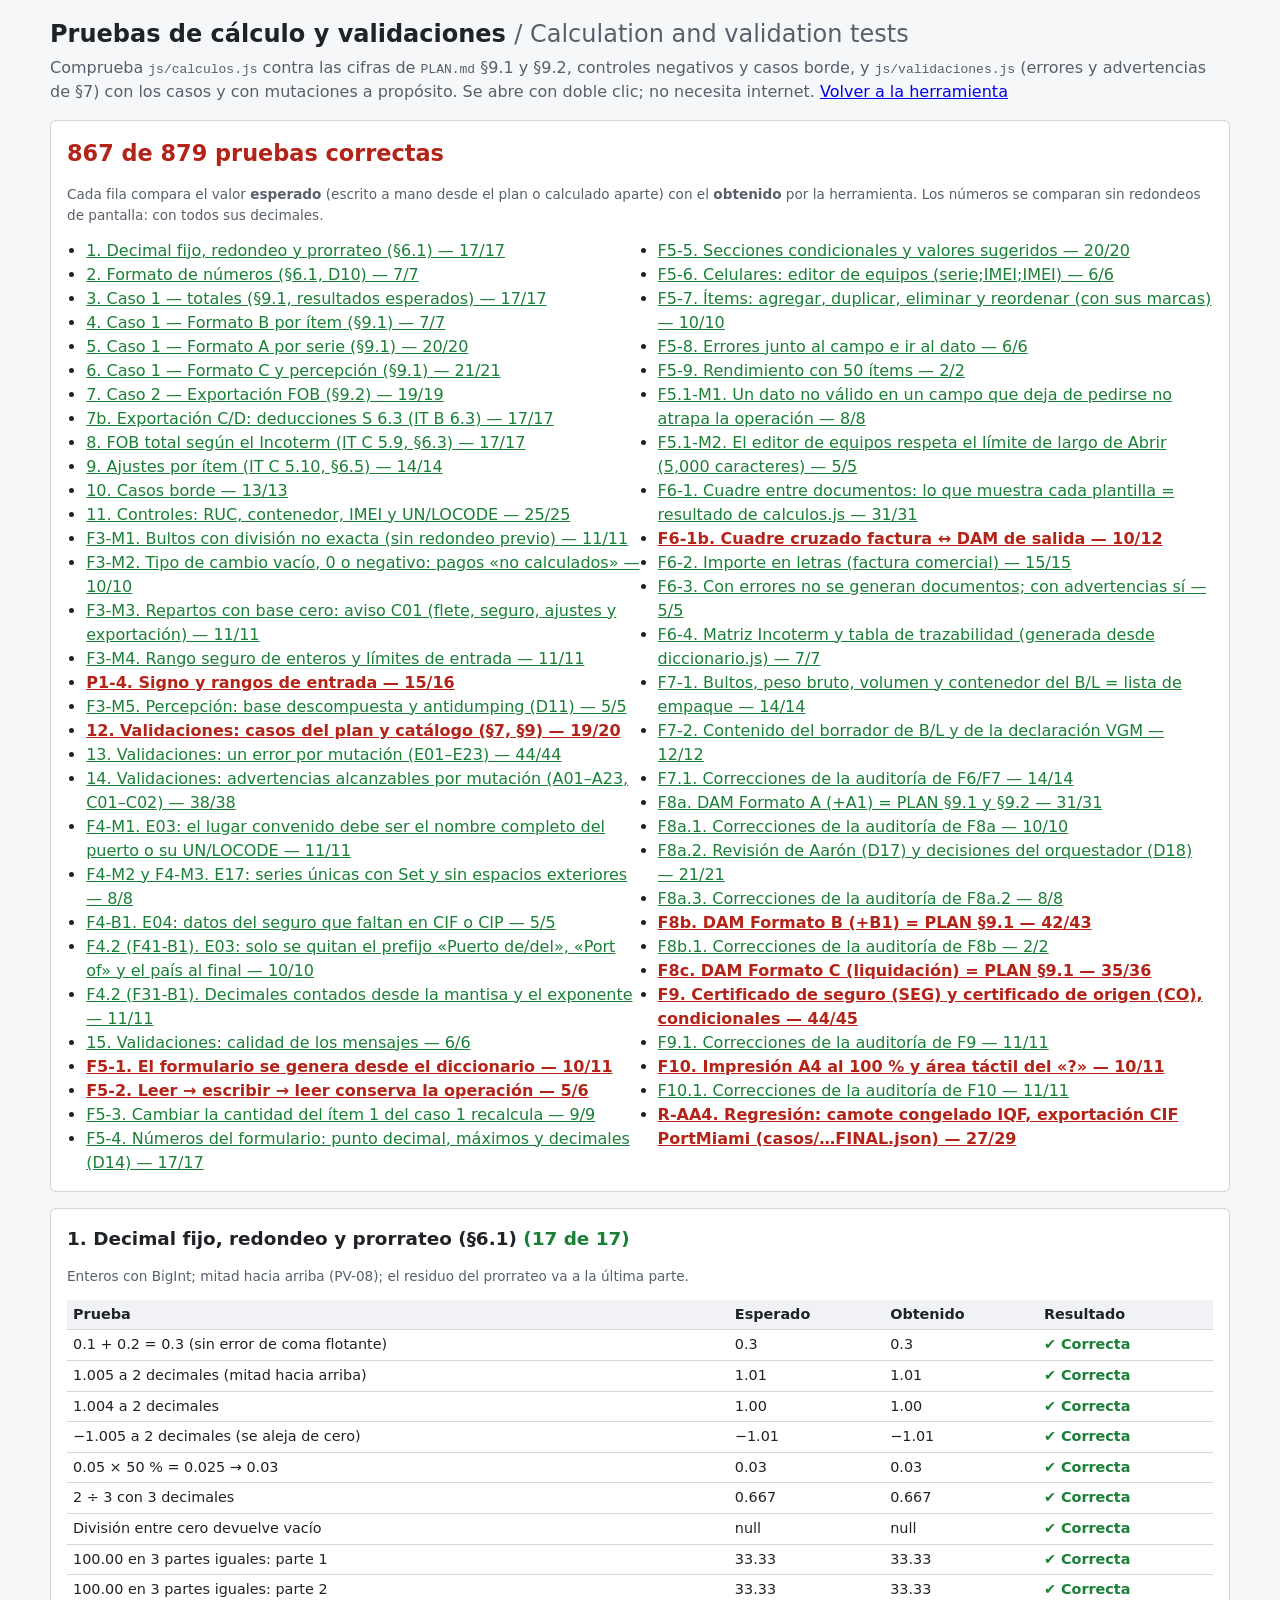
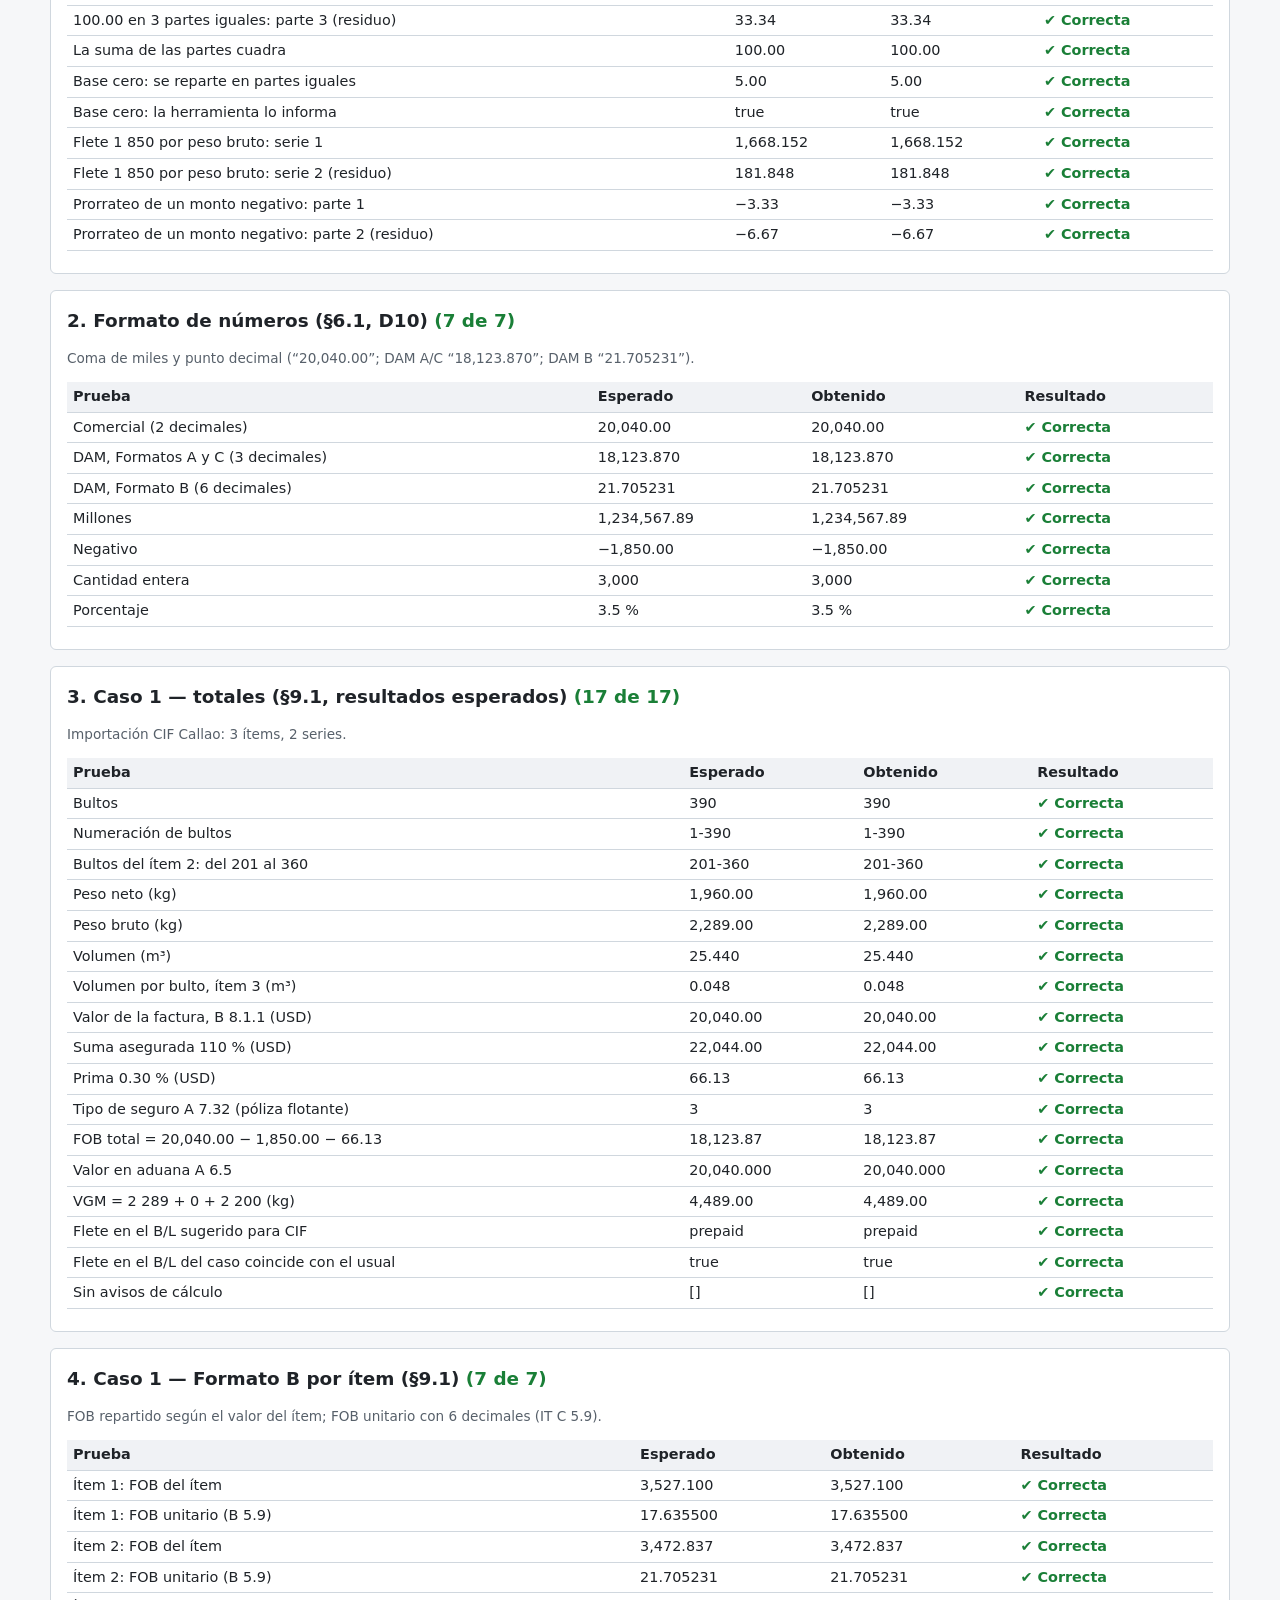
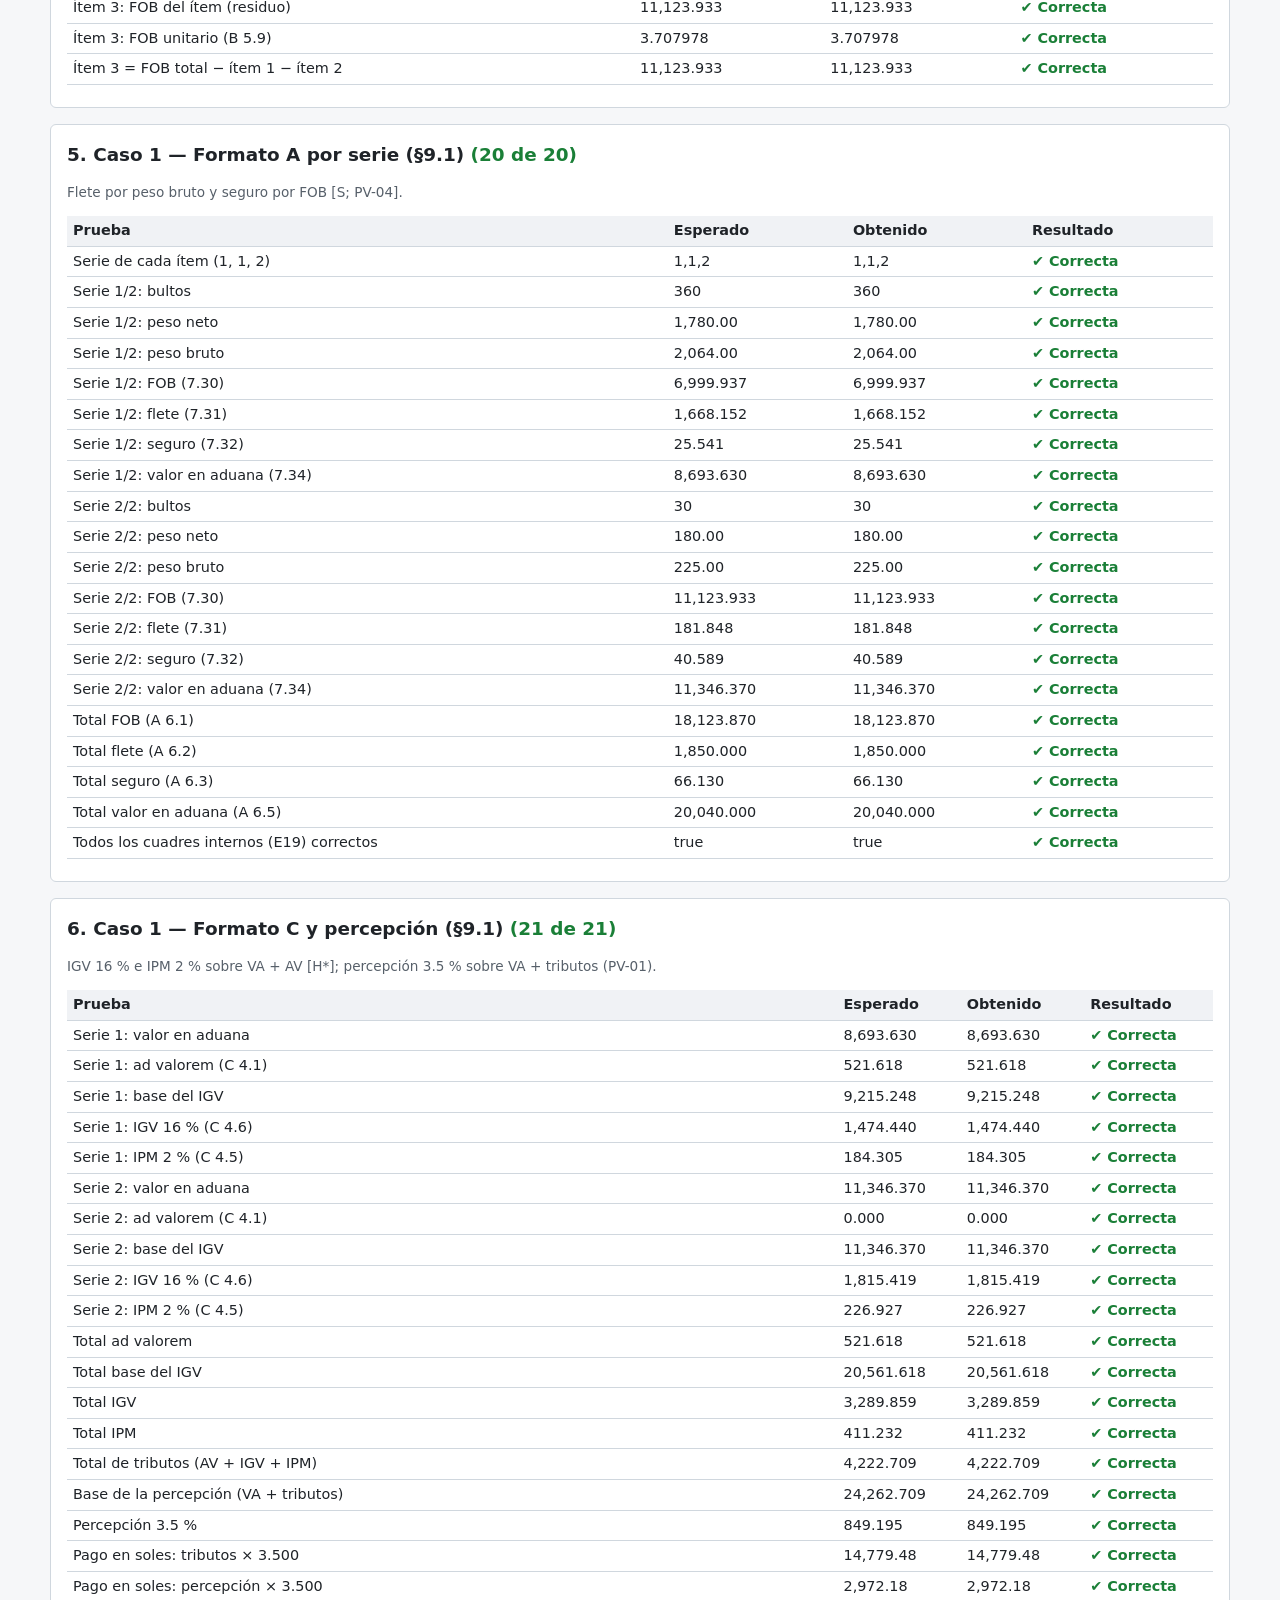
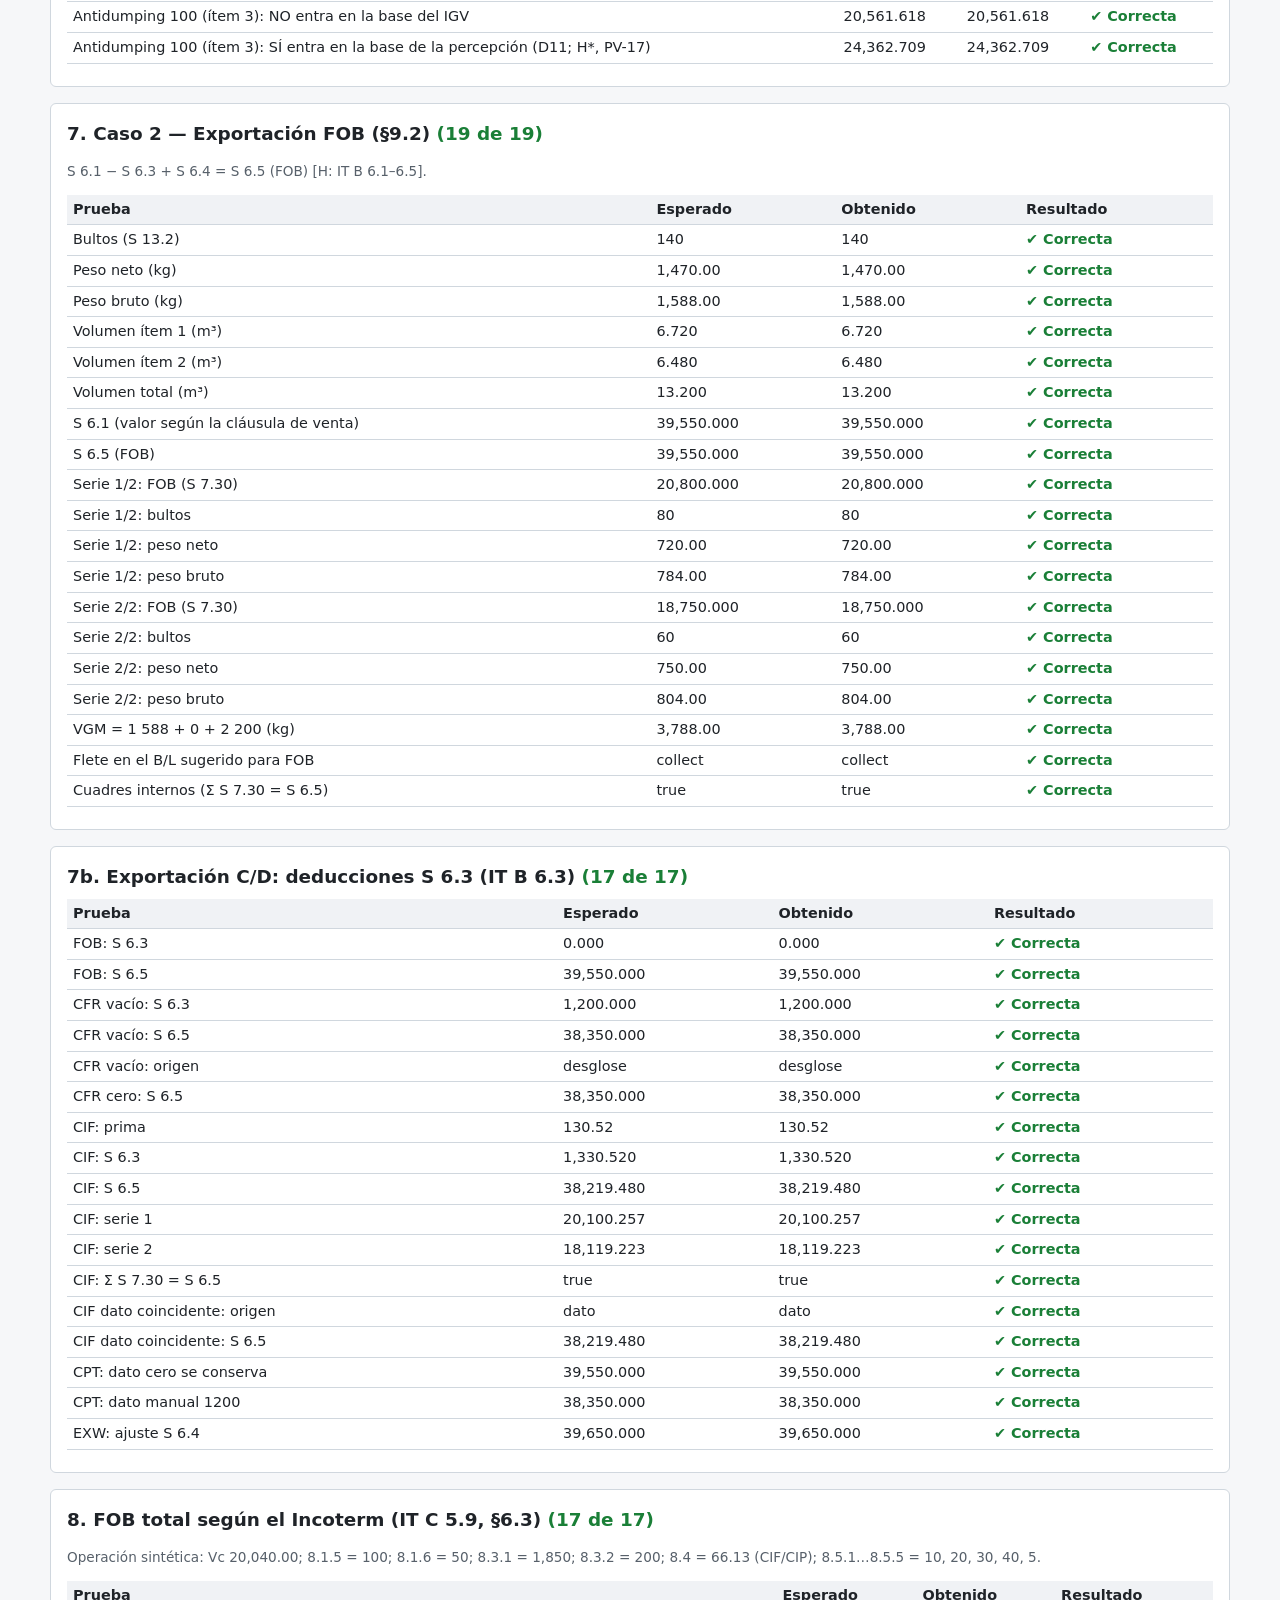
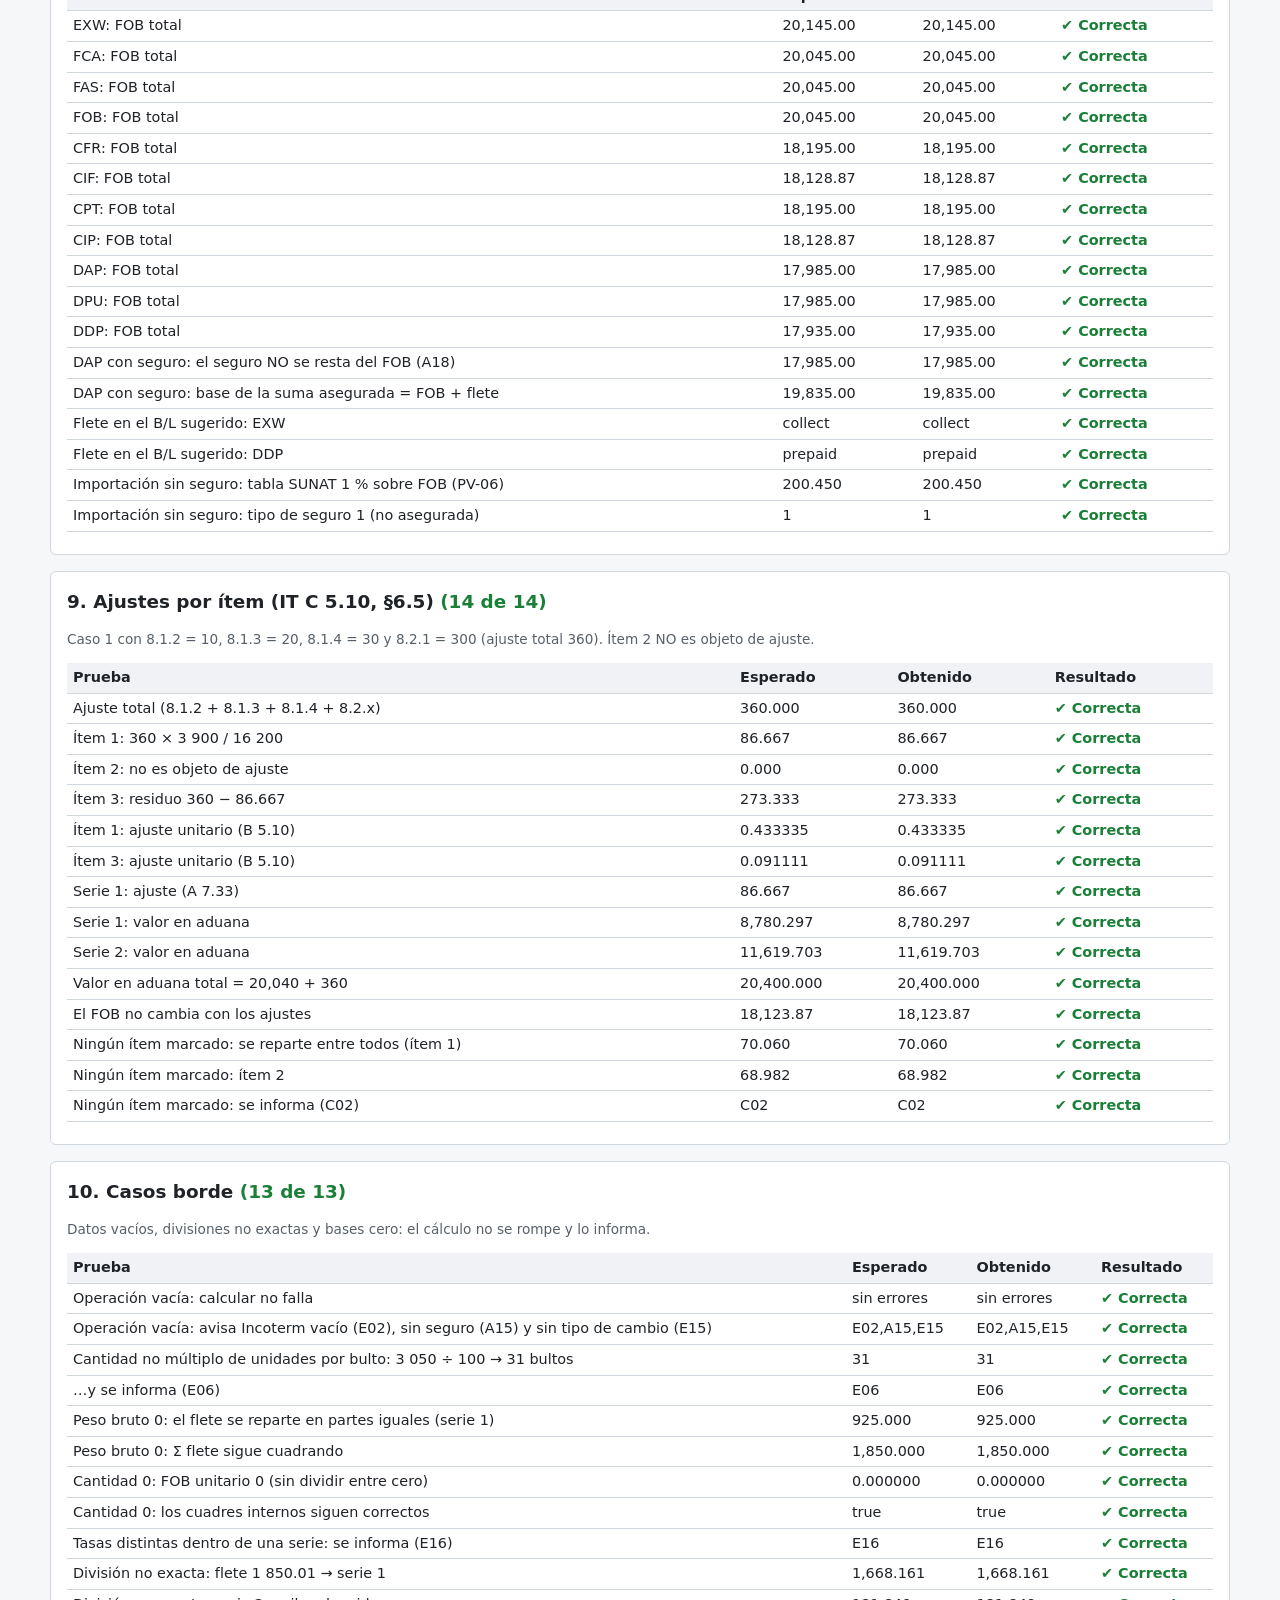
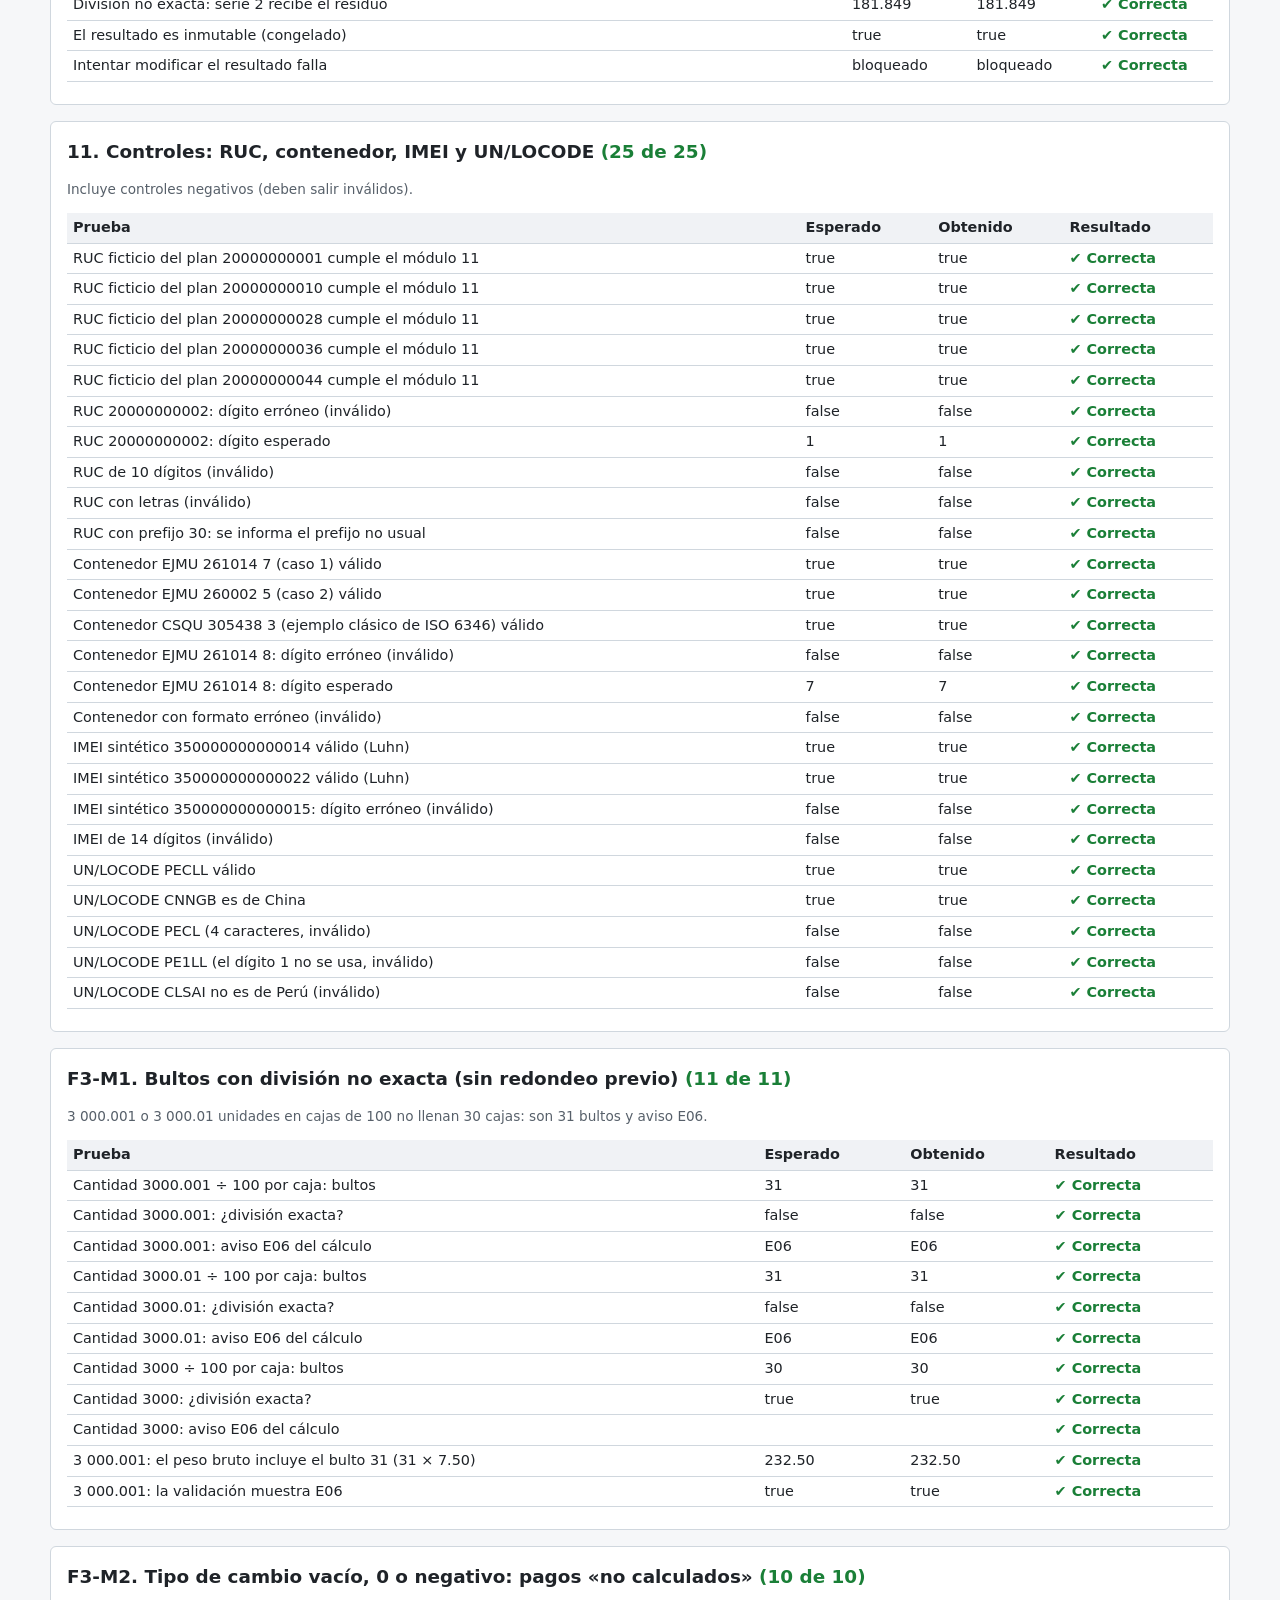
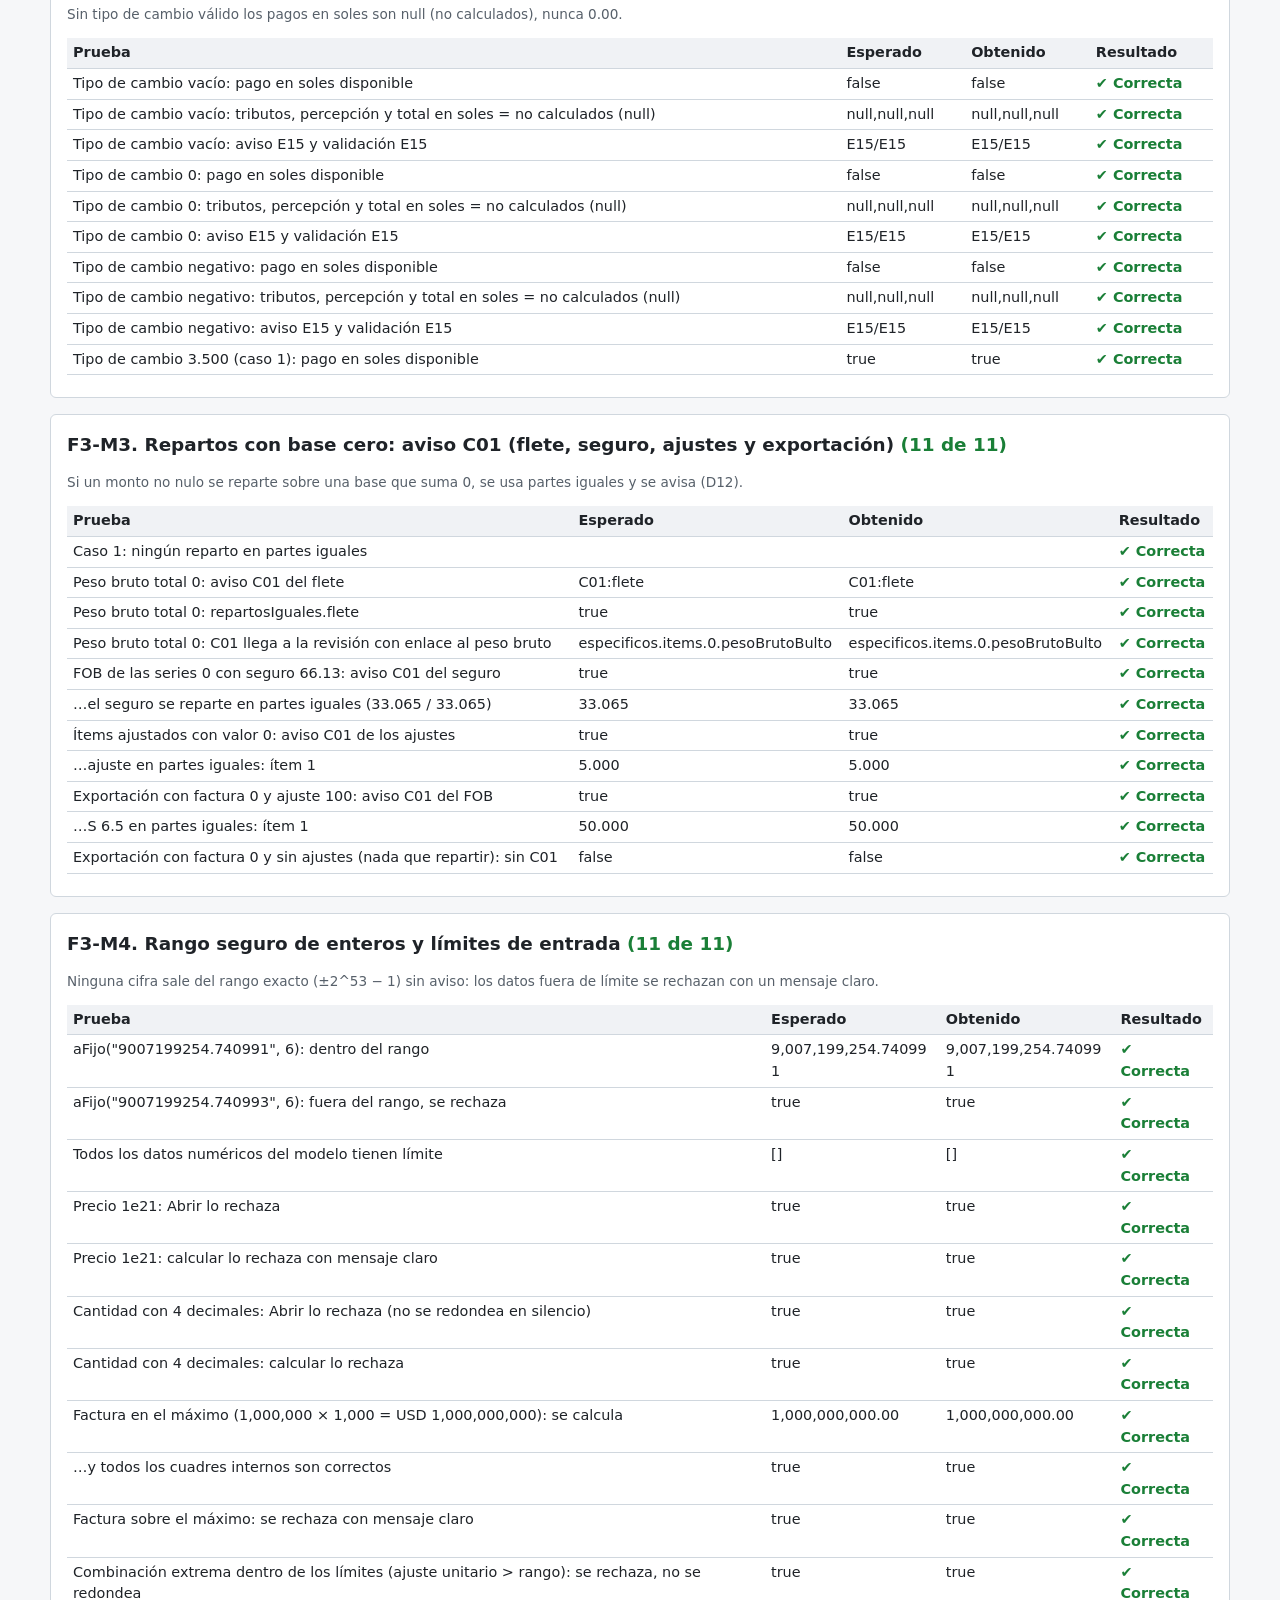
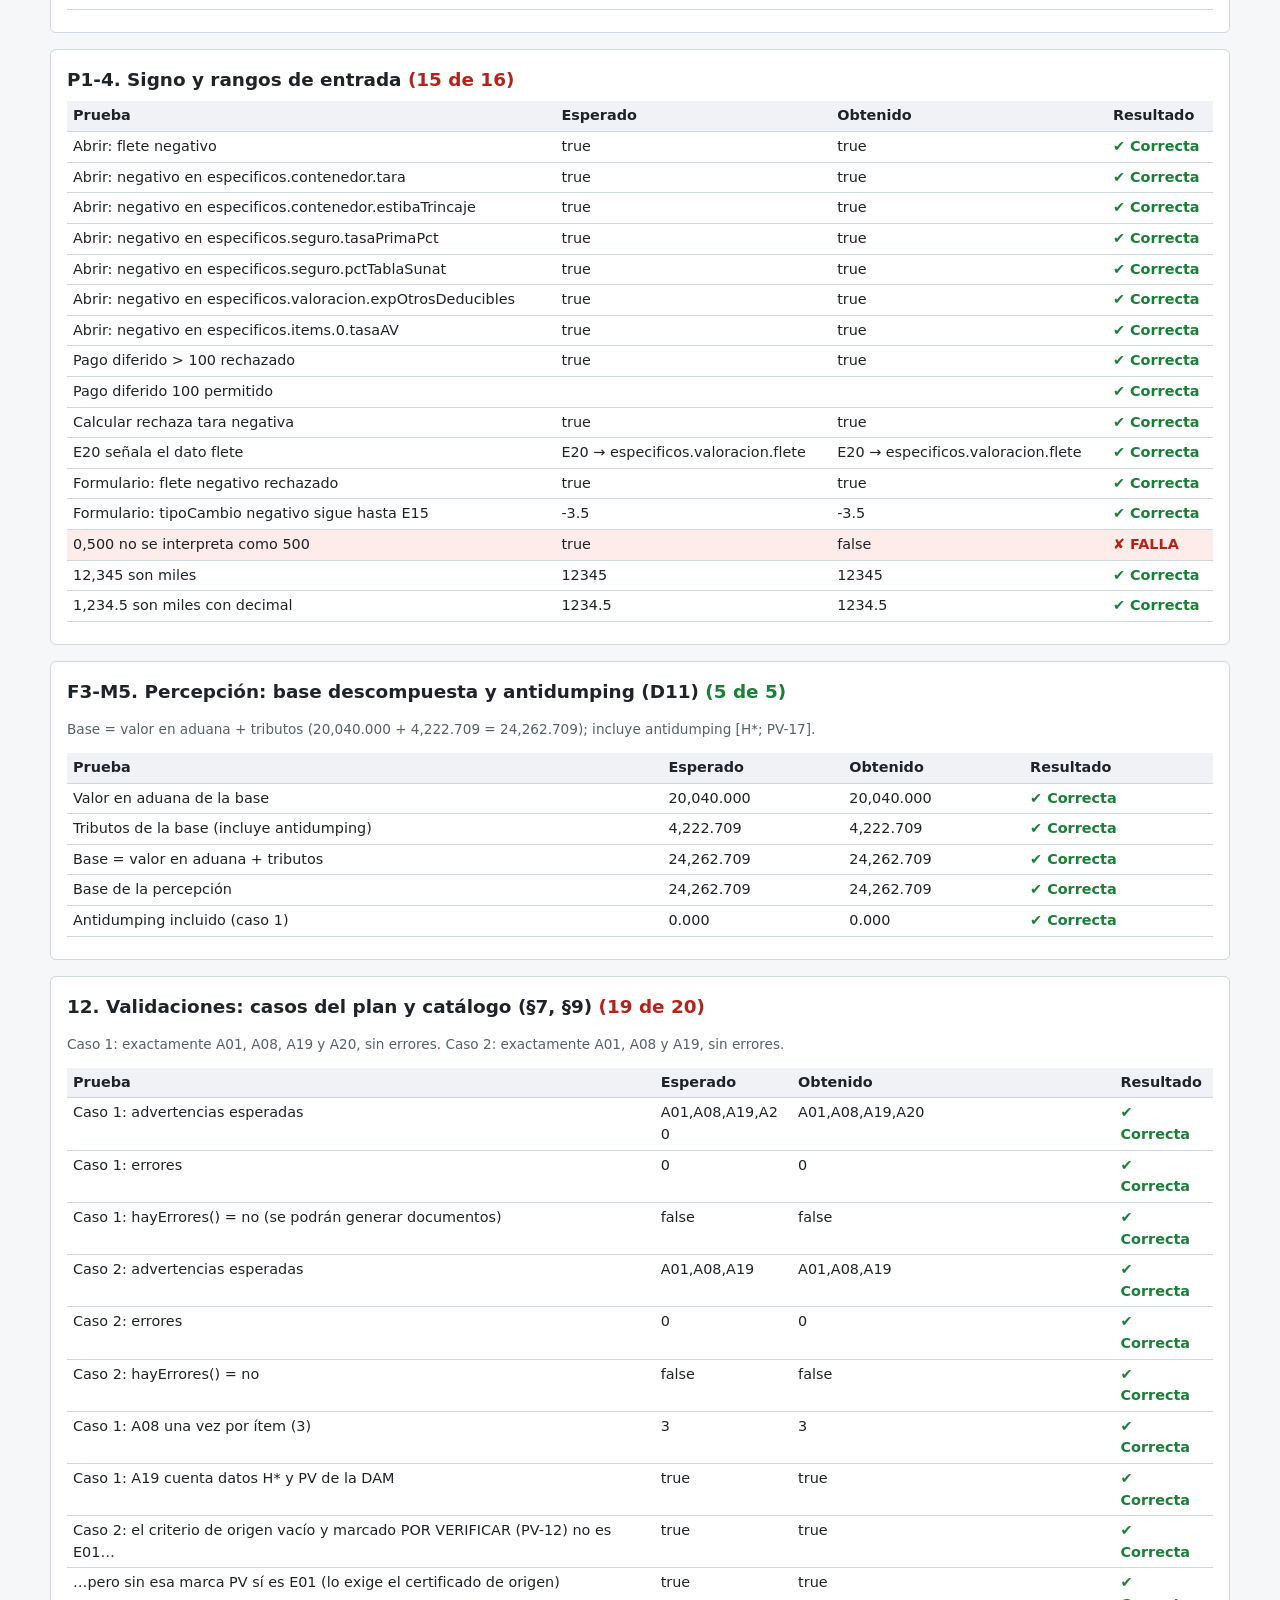
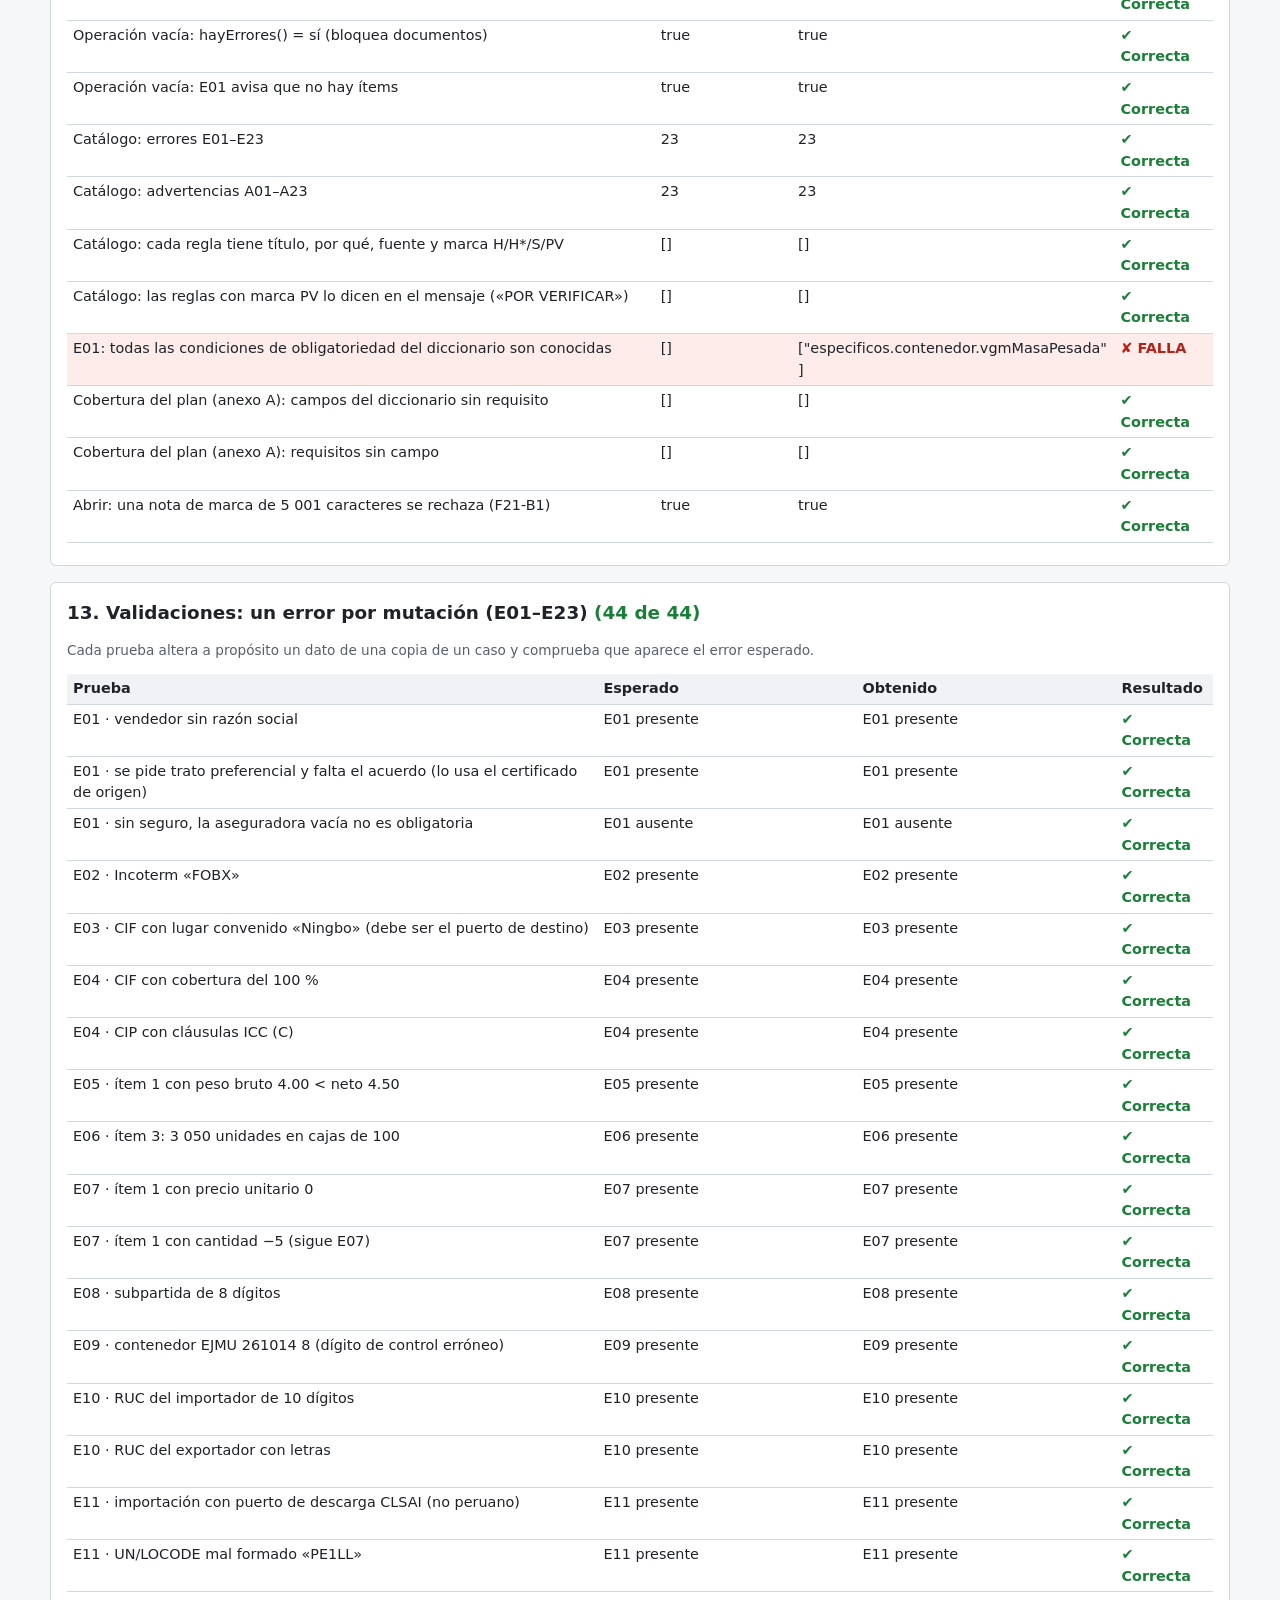
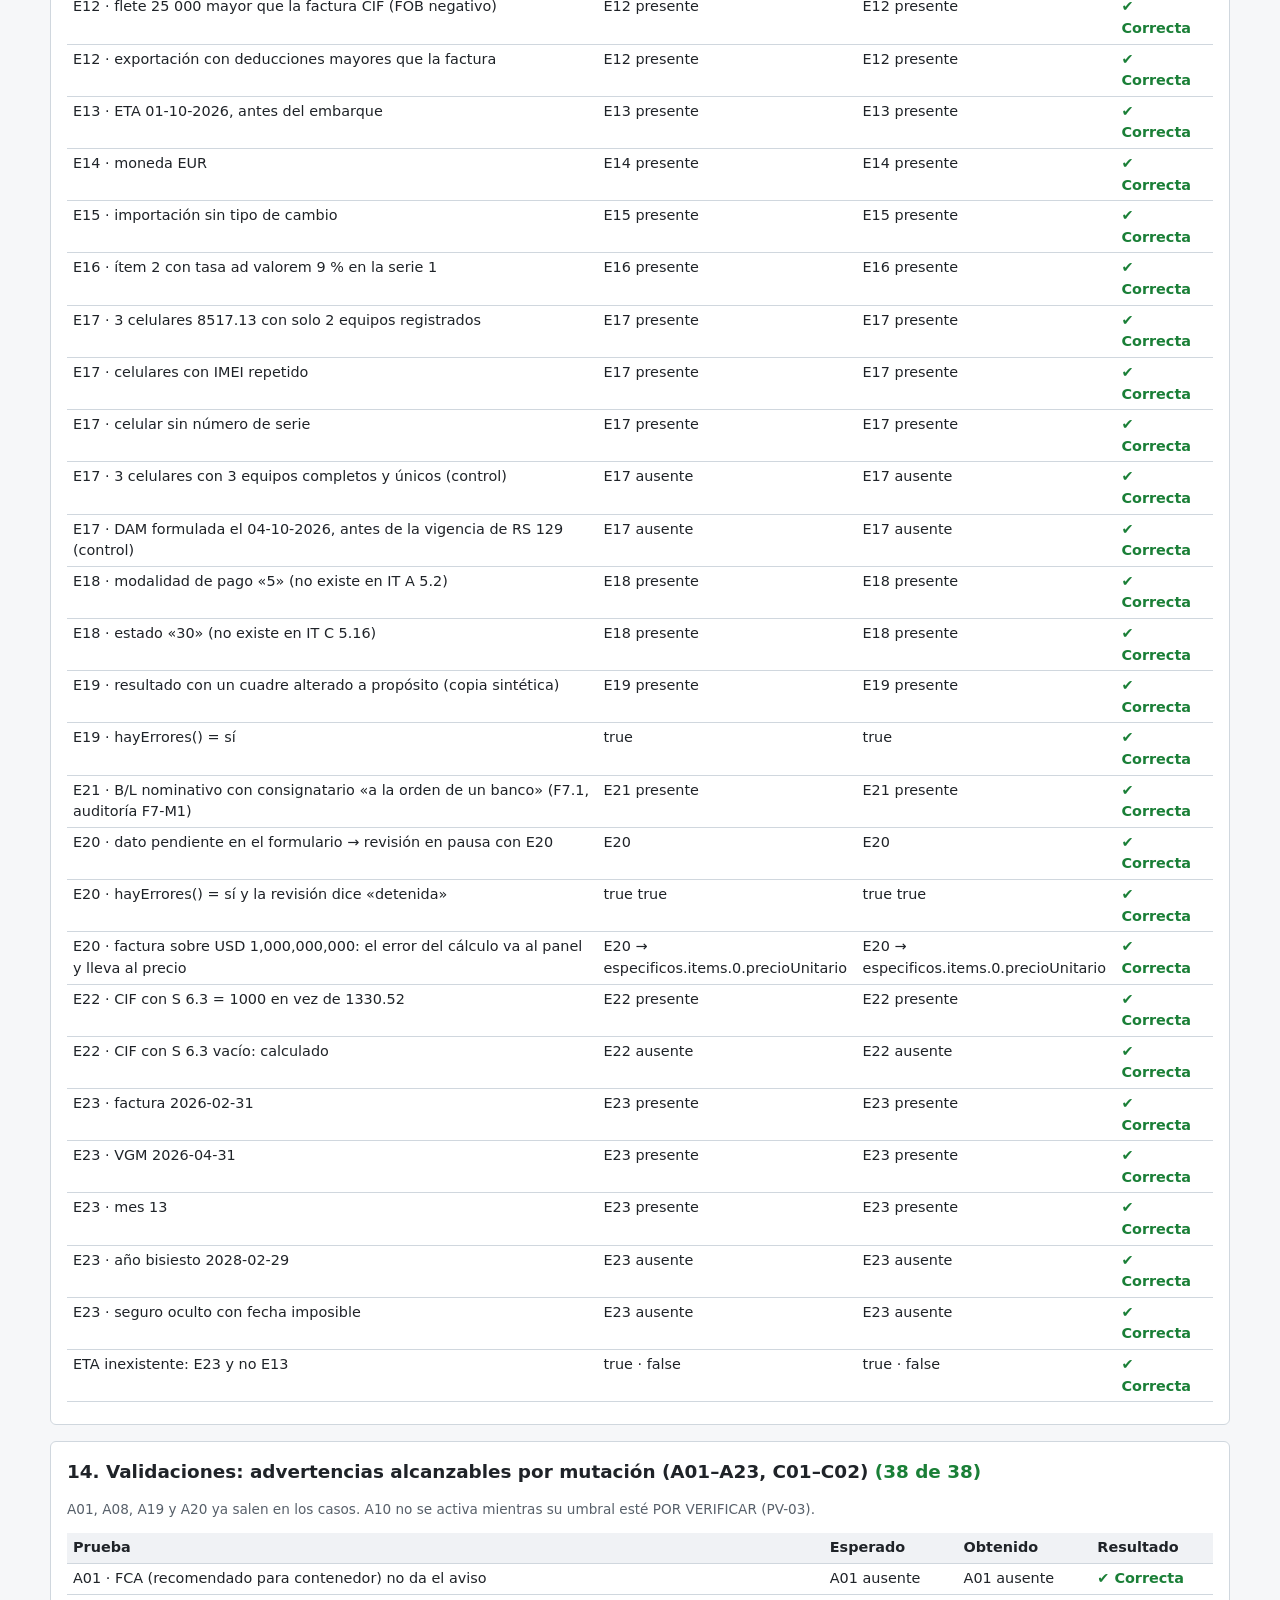
==== commit f2697b98: "C6: tipos reefer 22R1/45R1 y A23 cuando faltan referencias para A06/A07 Implementado por Codex GPT 6" ====
--- a/pruebas.html
+++ b/pruebas.html
@@ -375,25 +375,6 @@
     // ============================================================ Regresiones de la auditoría de F3 (F3.1)
     function codigos(r) { return r.avisos.map(function (a) { return a.codigo + (a.concepto ? ":" + a.concepto : ""); }).join(","); }
     function lanza(fn) { try { fn(); return "sin error"; } catch (e) { return "error: " + e.message; } }
-
-    grupo("P2-7. Volumen con un solo redondeo");
-    function cajasVolumen(n, l, a, h) {
-      var o = ejemplo("caso2"); o.especificos.items = [o.especificos.items[0]];
-      // No quedan marcas de los ítems retirados en este caso sintético.
-      Object.keys(o.marcas).forEach(function (k) { if (/items\.[1-9]/.test(k)) { delete o.marcas[k]; } });
-      var it = o.especificos.items[0]; it.cantidad = n; it.unidadesPorBulto = 1;
-      it.largoCm = l; it.anchoCm = a; it.altoCm = h; return o;
-    }
-    (function () {
-      var r = Calculos.calcular(cajasVolumen(500, 45, 32, 28));
-      prueba("500 cajas 45×32×28: volumen total", "20.160", r.totales.volumen);
-      prueba("Volumen por caja exacto", "0.040320", r.items[0].volumenBulto);
-      prueba("Formato por caja conserva precisión", "0.040320", F.m3Bulto(r.items[0].volumenBulto));
-      prueba("1000 bultos 5×5×5: no se pierde volumen", "0.125", Calculos.calcular(cajasVolumen(1000, 5, 5, 5)).totales.volumen);
-      prueba("Caso 1 sin cambio de volumen", "25.440", r1.totales.volumen);
-      prueba("Caso 2 sin cambio de volumen", "13.200", r2.totales.volumen);
-      prueba("AA4 sin cambio de volumen", "54.480", Calculos.calcular(casoRegresion("AA4_portuaria_camote_CIF_FINAL")).totales.volumen);
-    })();
 
     grupo("F3-M1. Bultos con división no exacta (sin redondeo previo)",
       "3 000.001 o 3 000.01 unidades en cajas de 100 no llenan 30 cajas: son 31 bultos y aviso E06.");
@@ -1294,13 +1275,6 @@
       var ajustado = documentosDe(o);
       prueba("CIF con S 6.4: FOB de factura + ajustes = S 6.5", "38,319.480 · true",
         celdaCuadre(ajustado, "fobFacturaDam", "dam_a") + " · " + filaCuadre(ajustado, "fobFacturaDam").ok);
-    })();
-
-    grupo("P2-7b. Volumen mostrado en la lista de empaque");
-    (function () {
-      var x = documentosDe(cajasVolumen(500, 45, 32, 28));
-      prueba("PL muestra volumen por caja con precisión", "true", String(x.porId.packing.hoja.textContent.indexOf("0.040320 m³") !== -1));
-      prueba("PL muestra volumen total exacto", "20.160", x.porId.packing.cifras.volumen);
     })();
 
     grupo("F6-2. Importe en letras (factura comercial)", "Lee los centavos exactos del monto ya calculado; no redondea.");
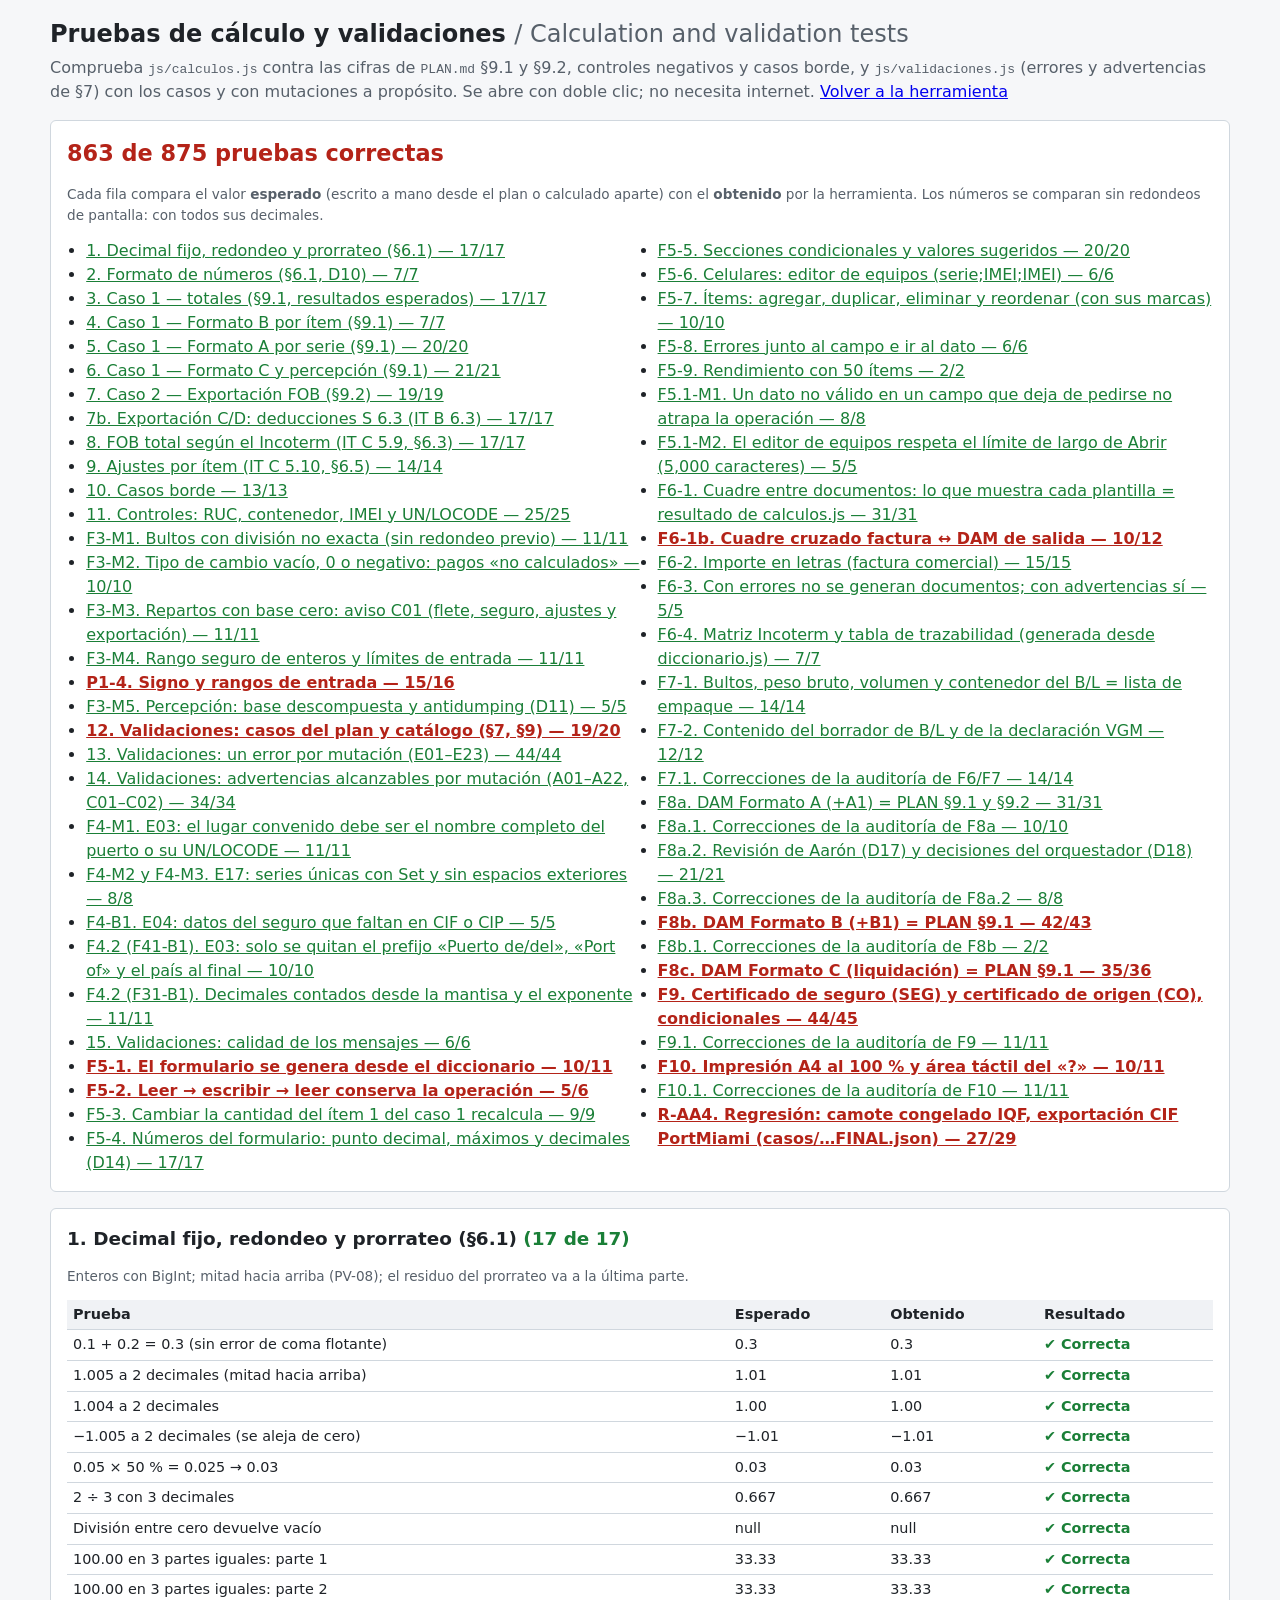
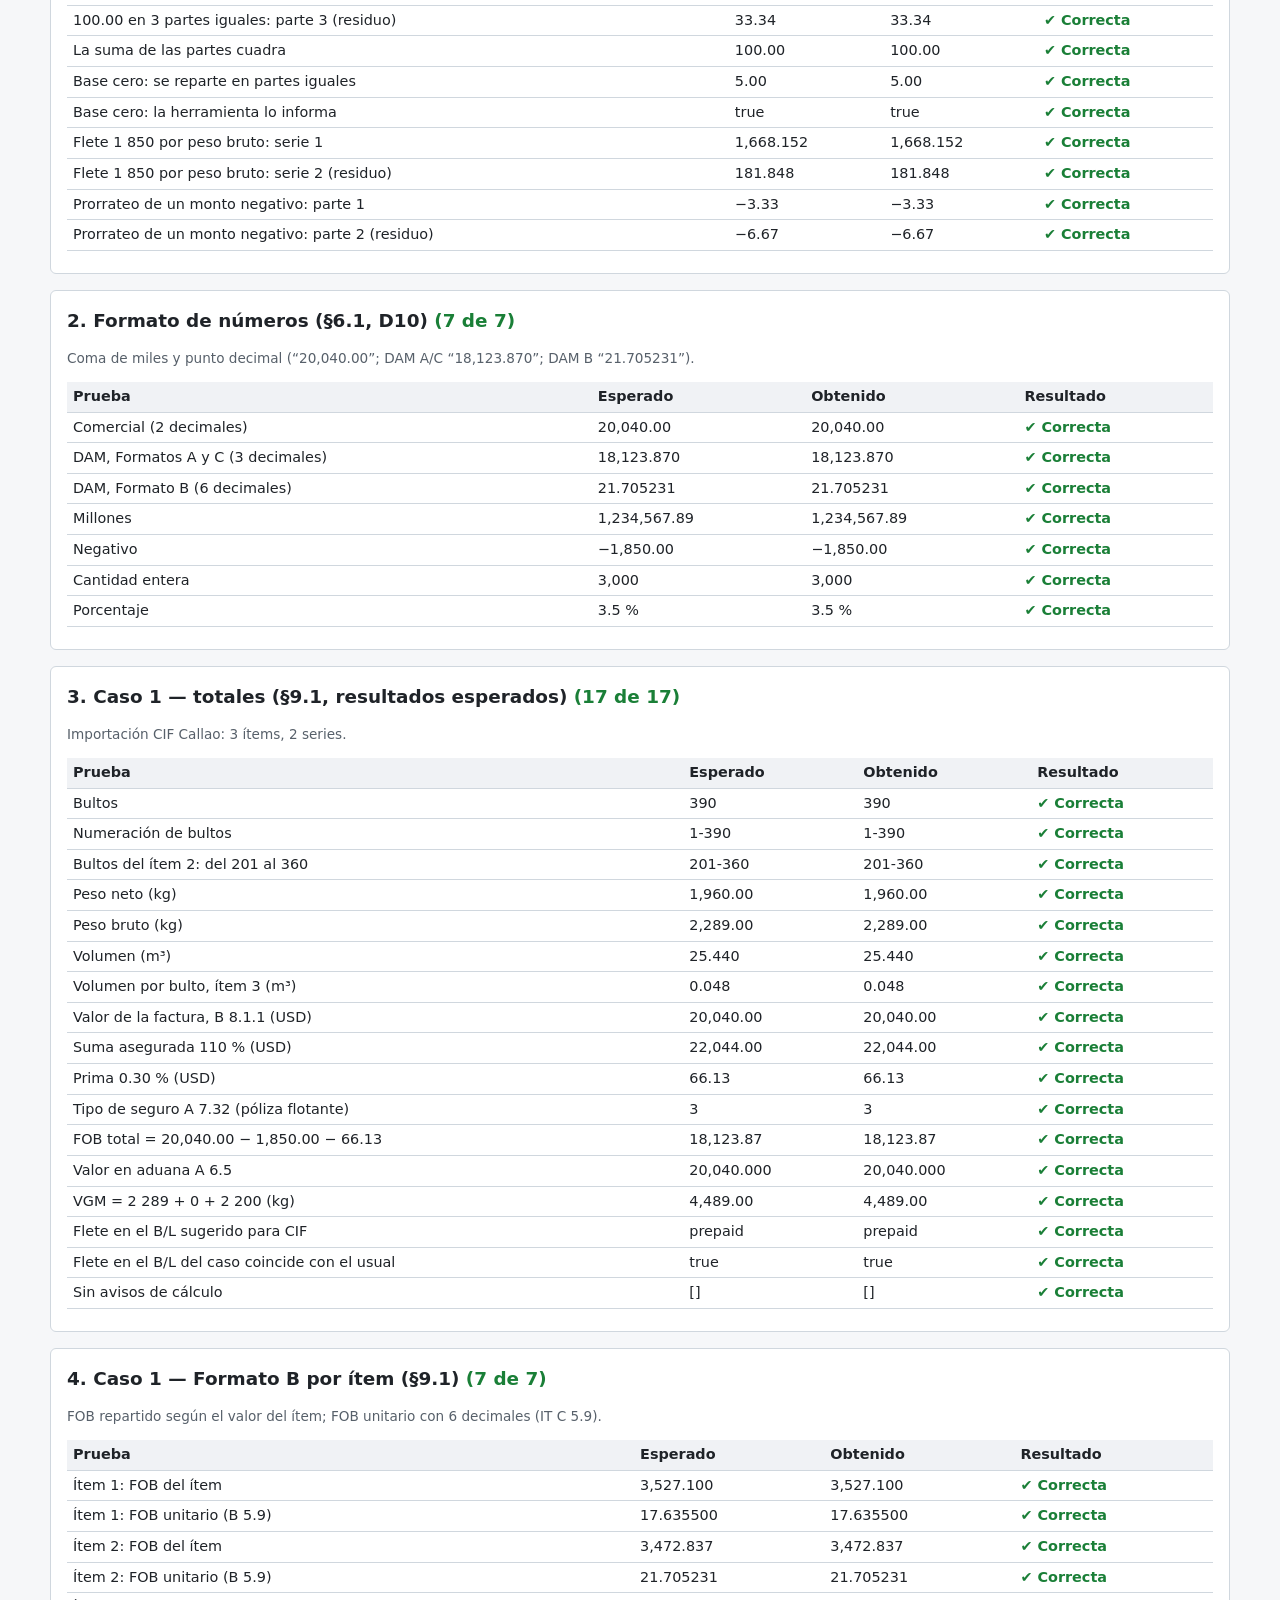
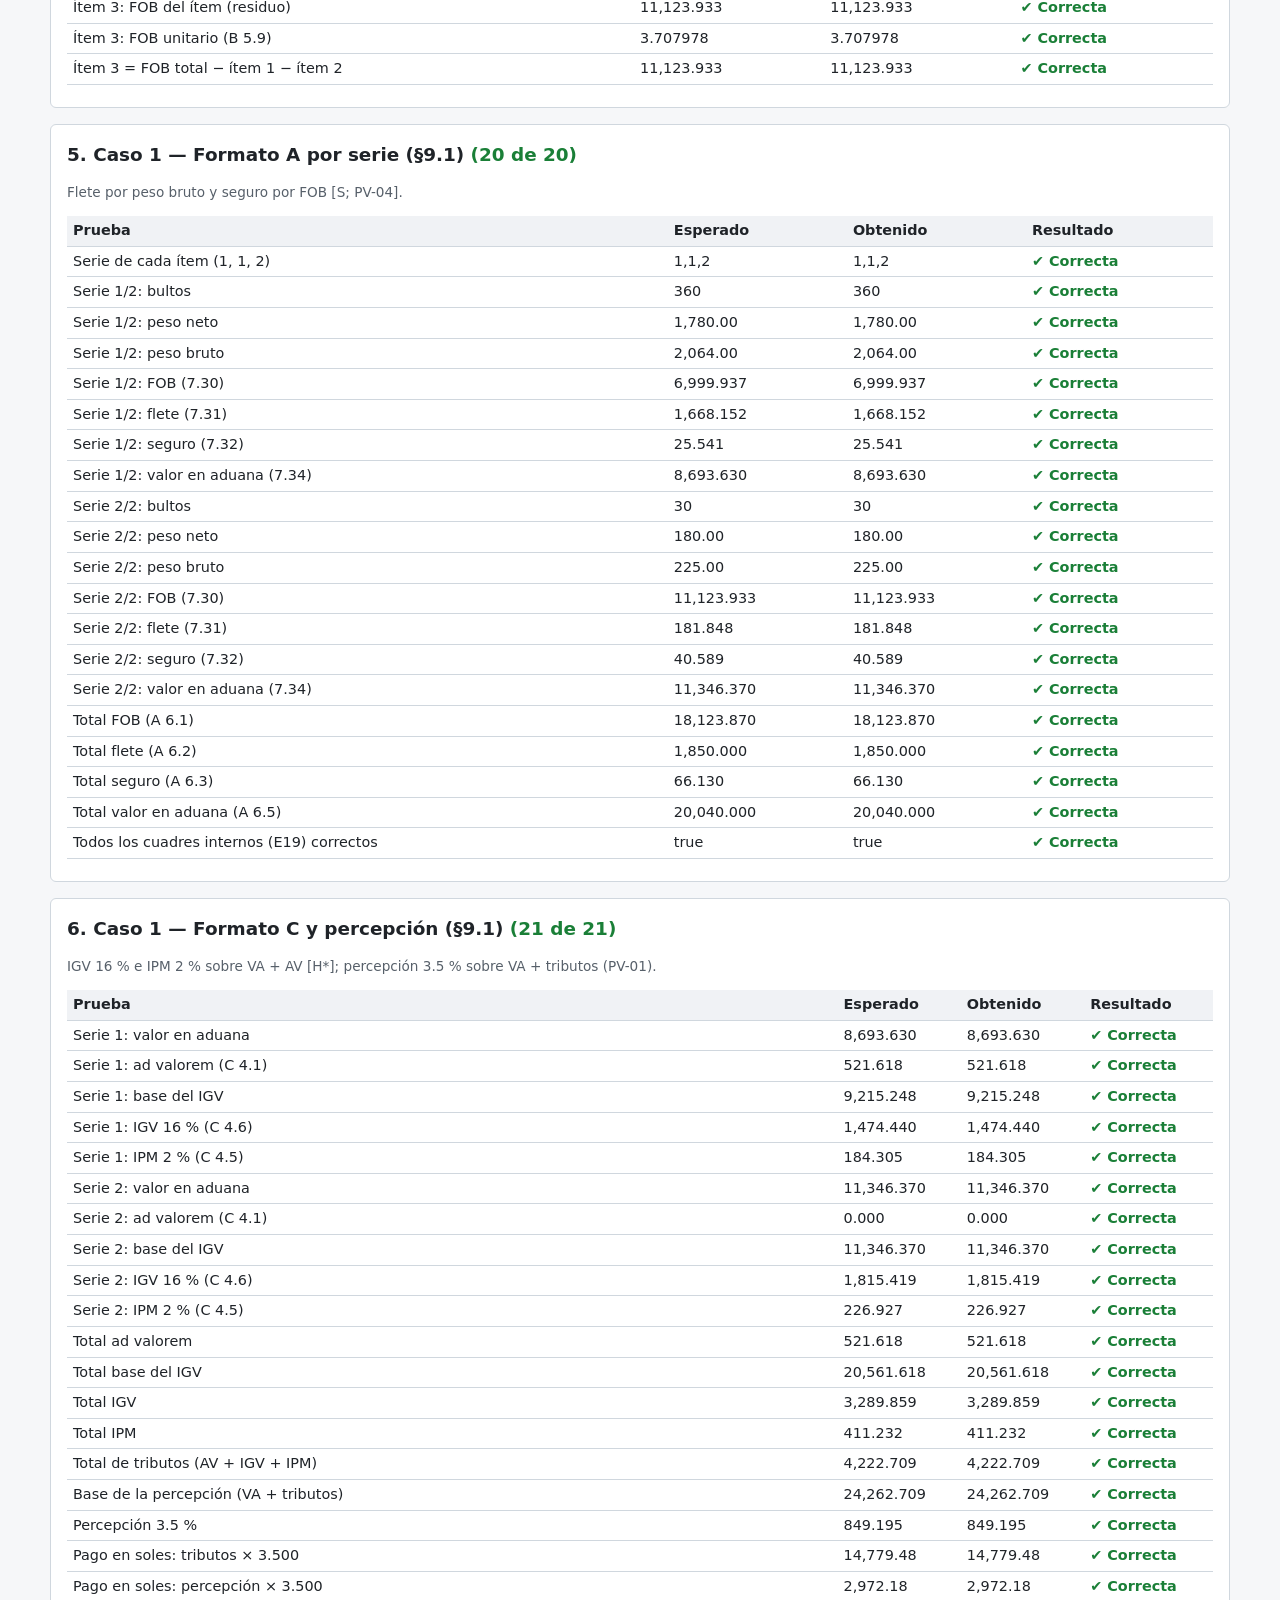
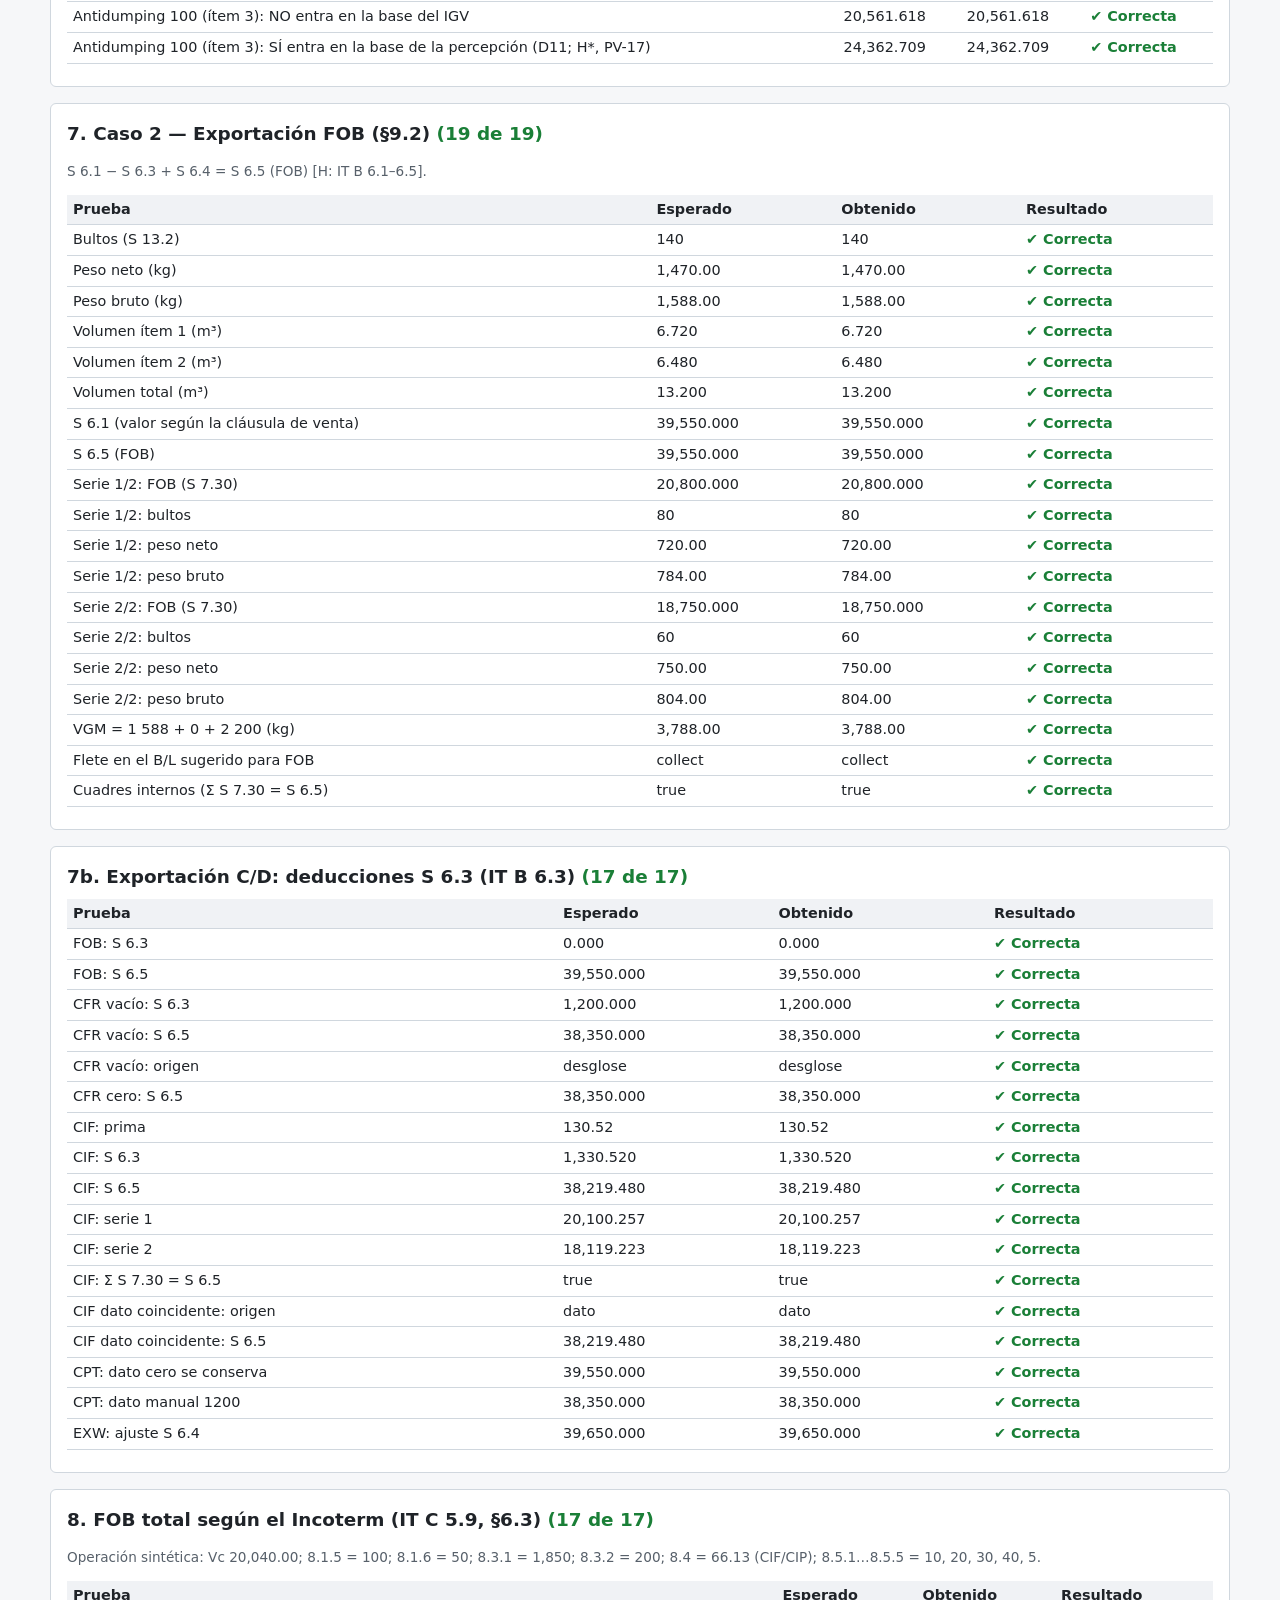
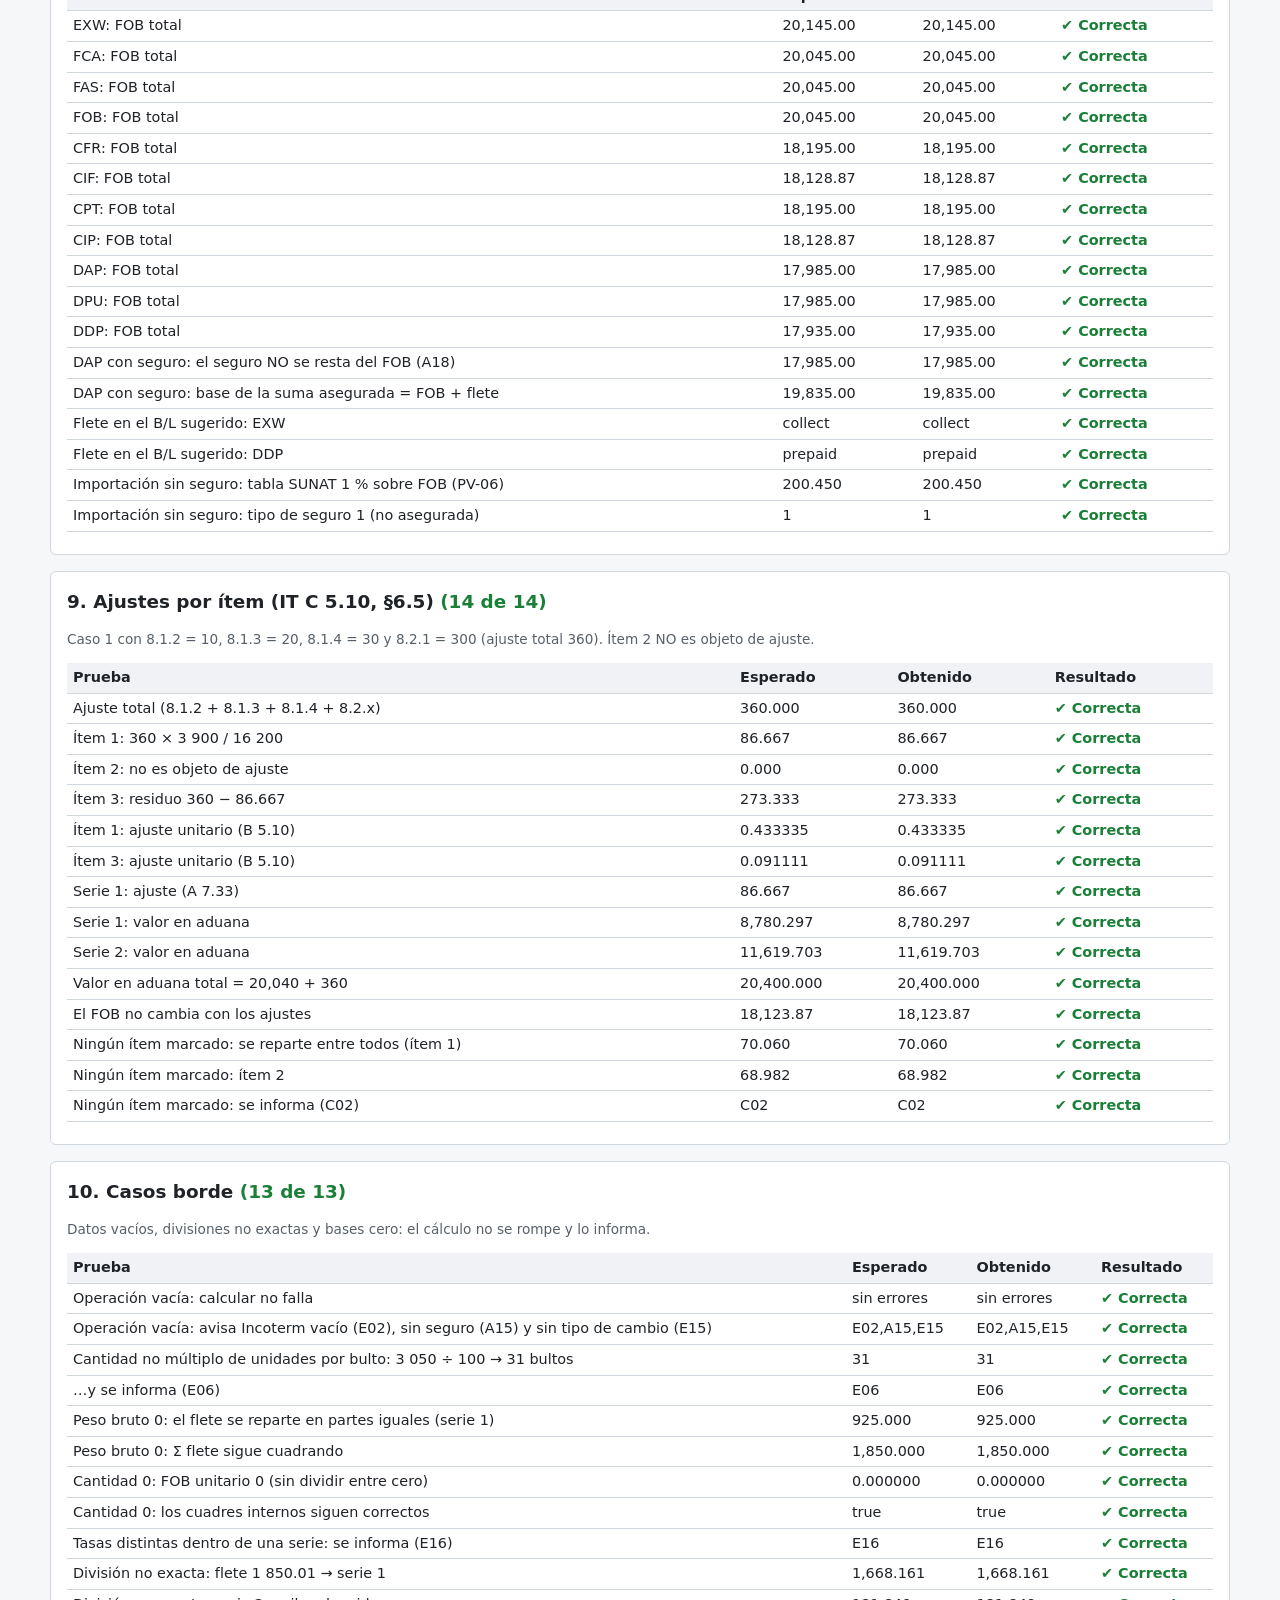
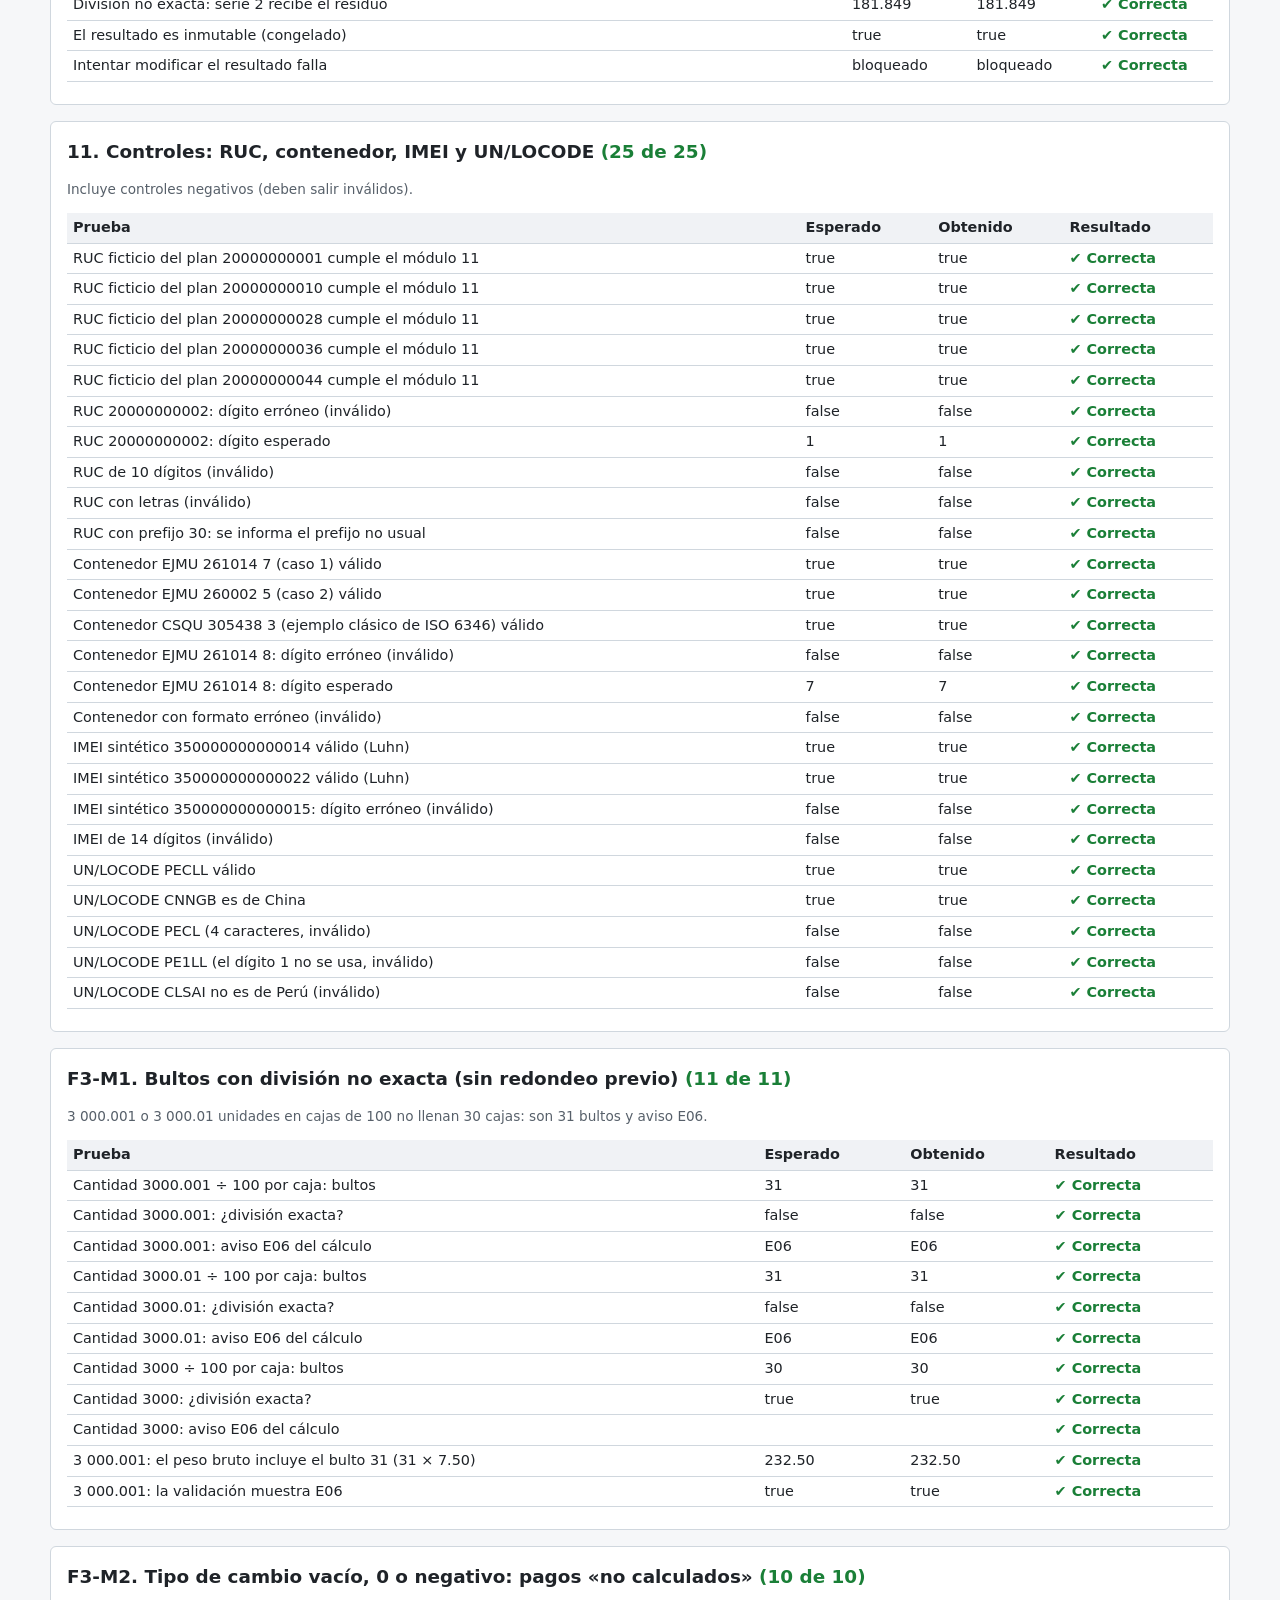
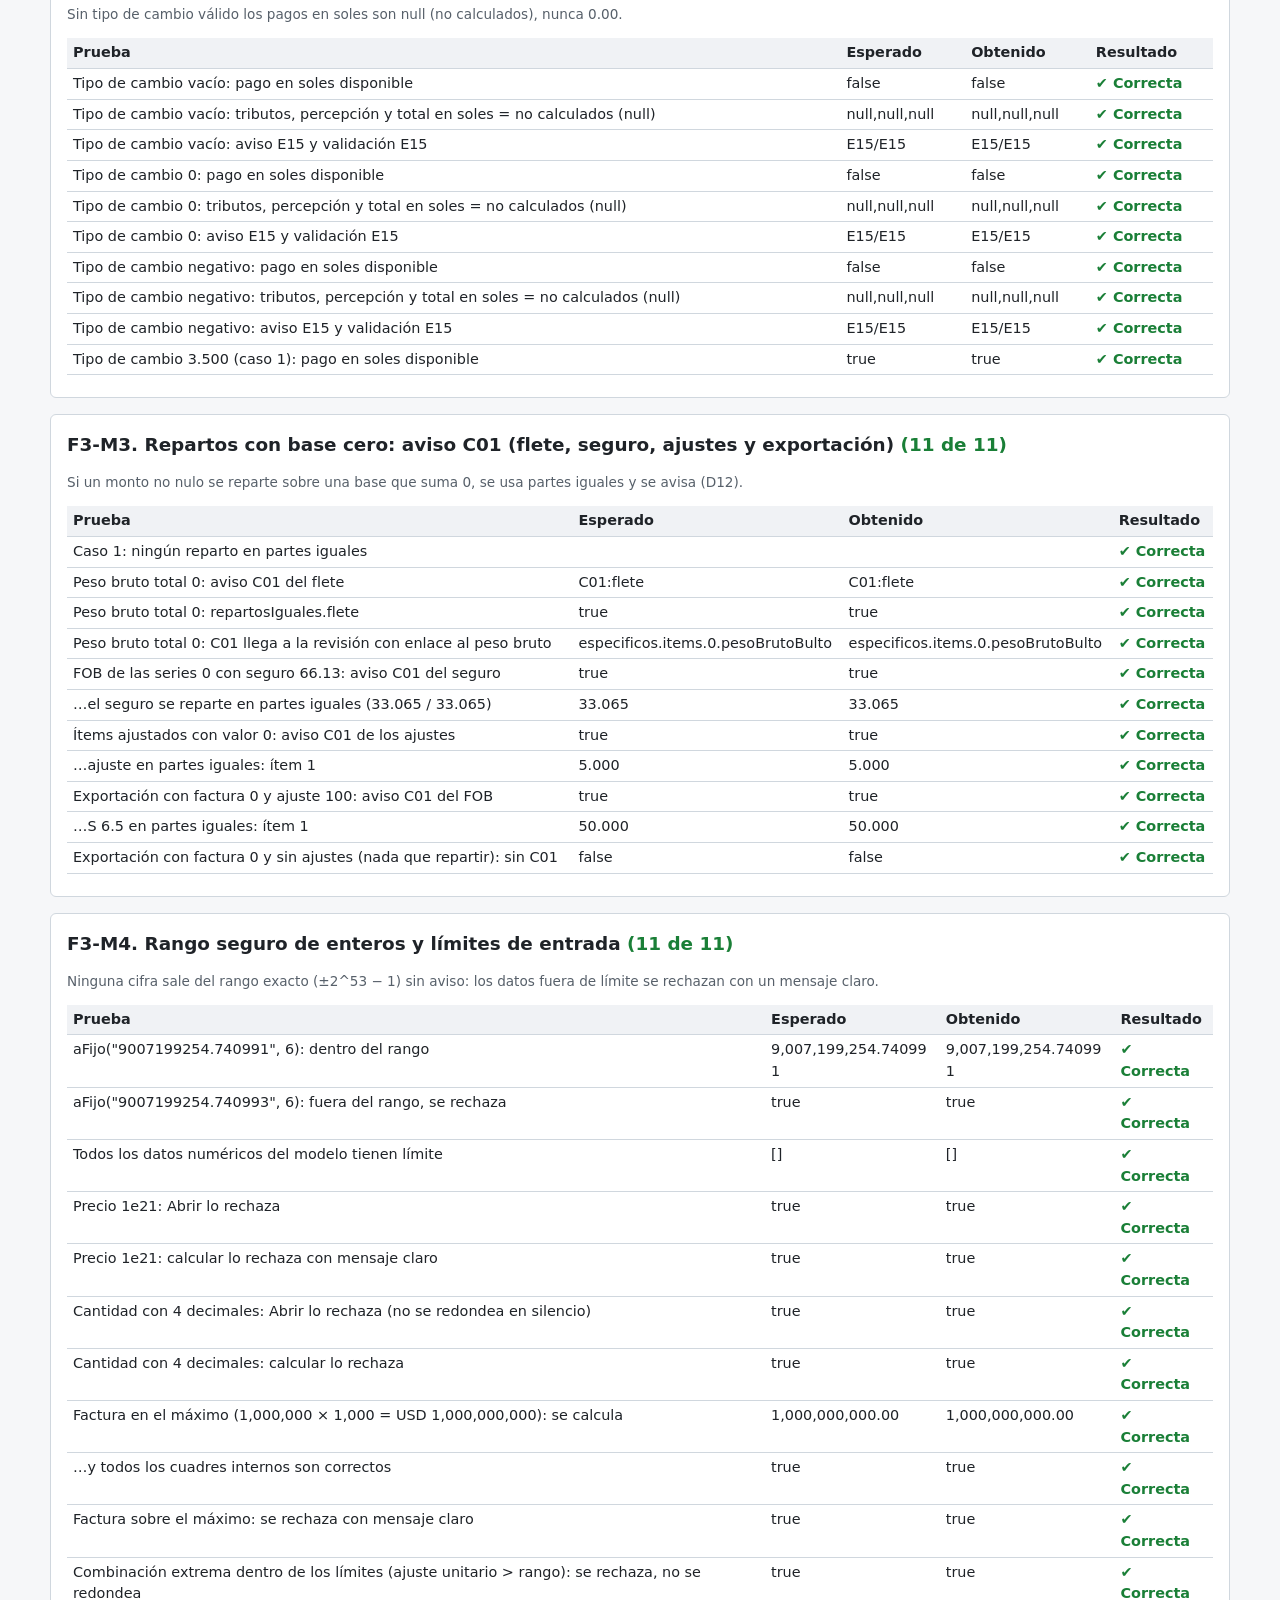
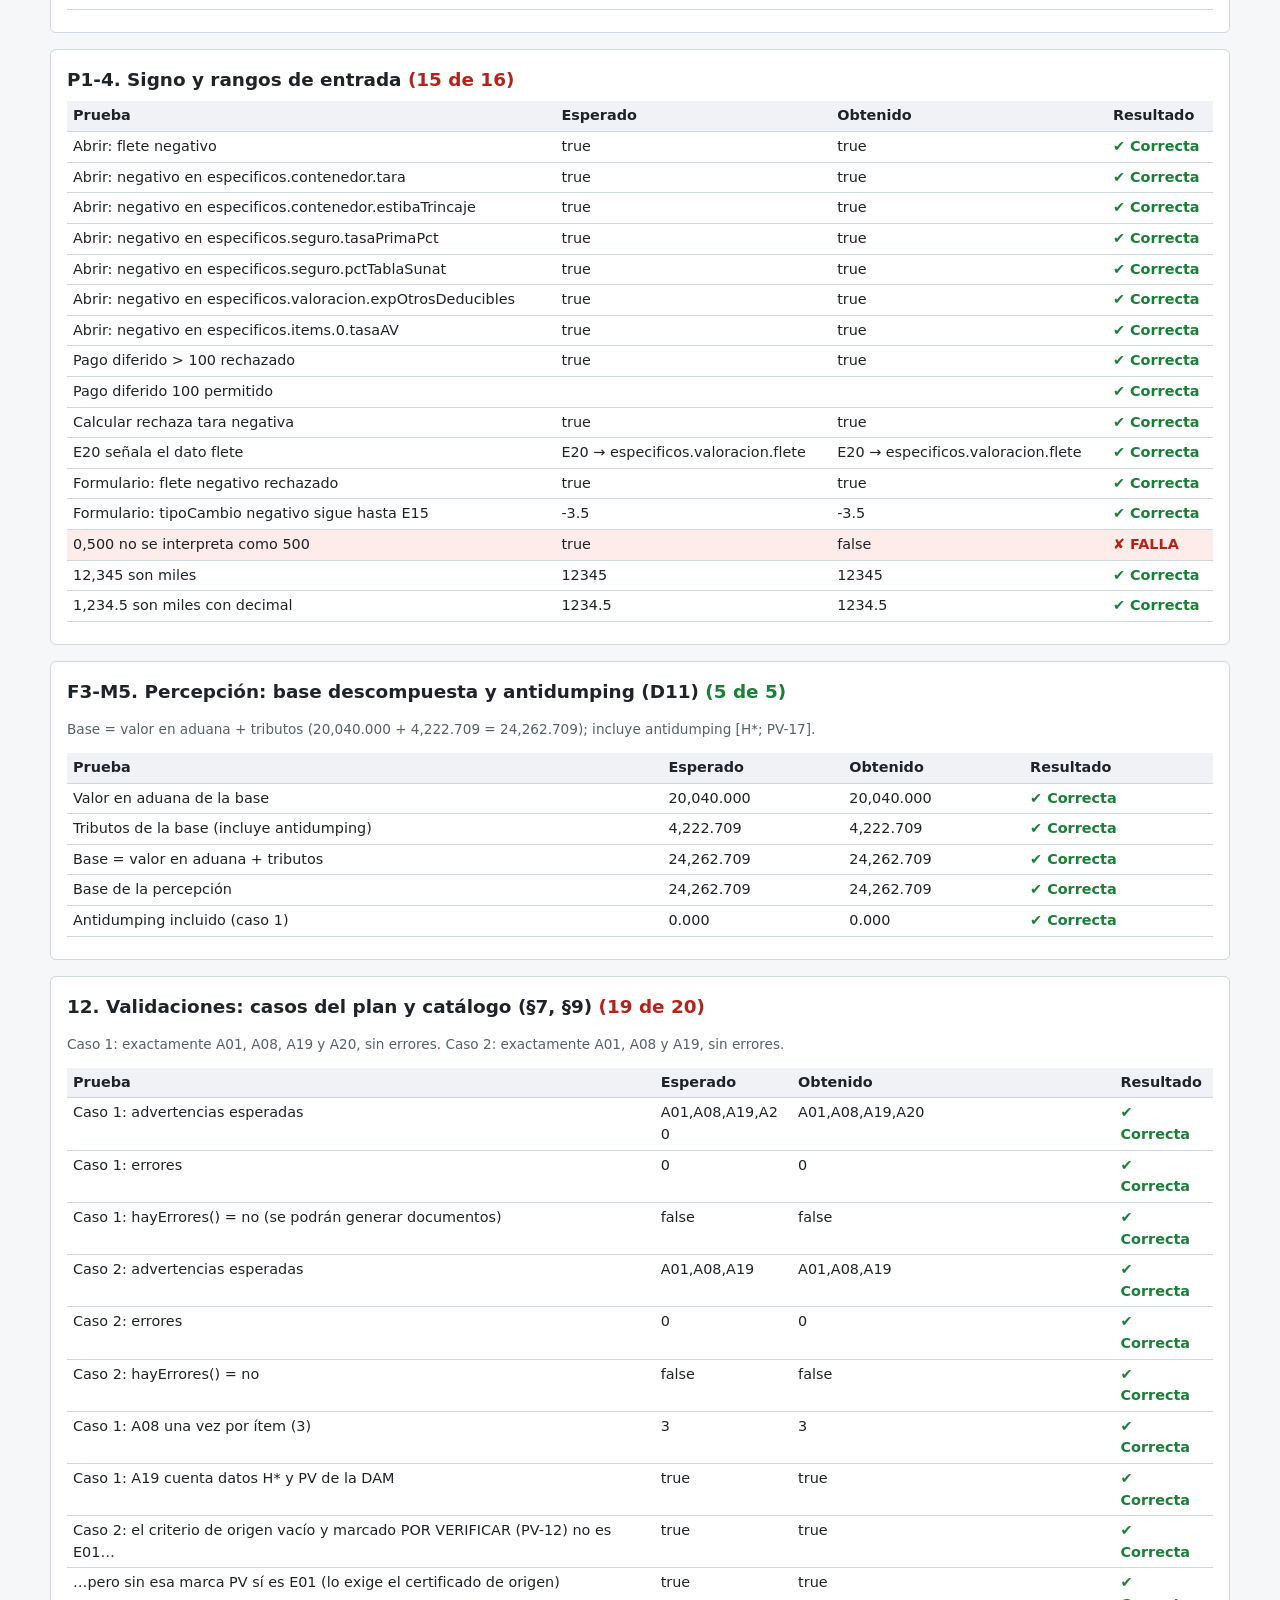
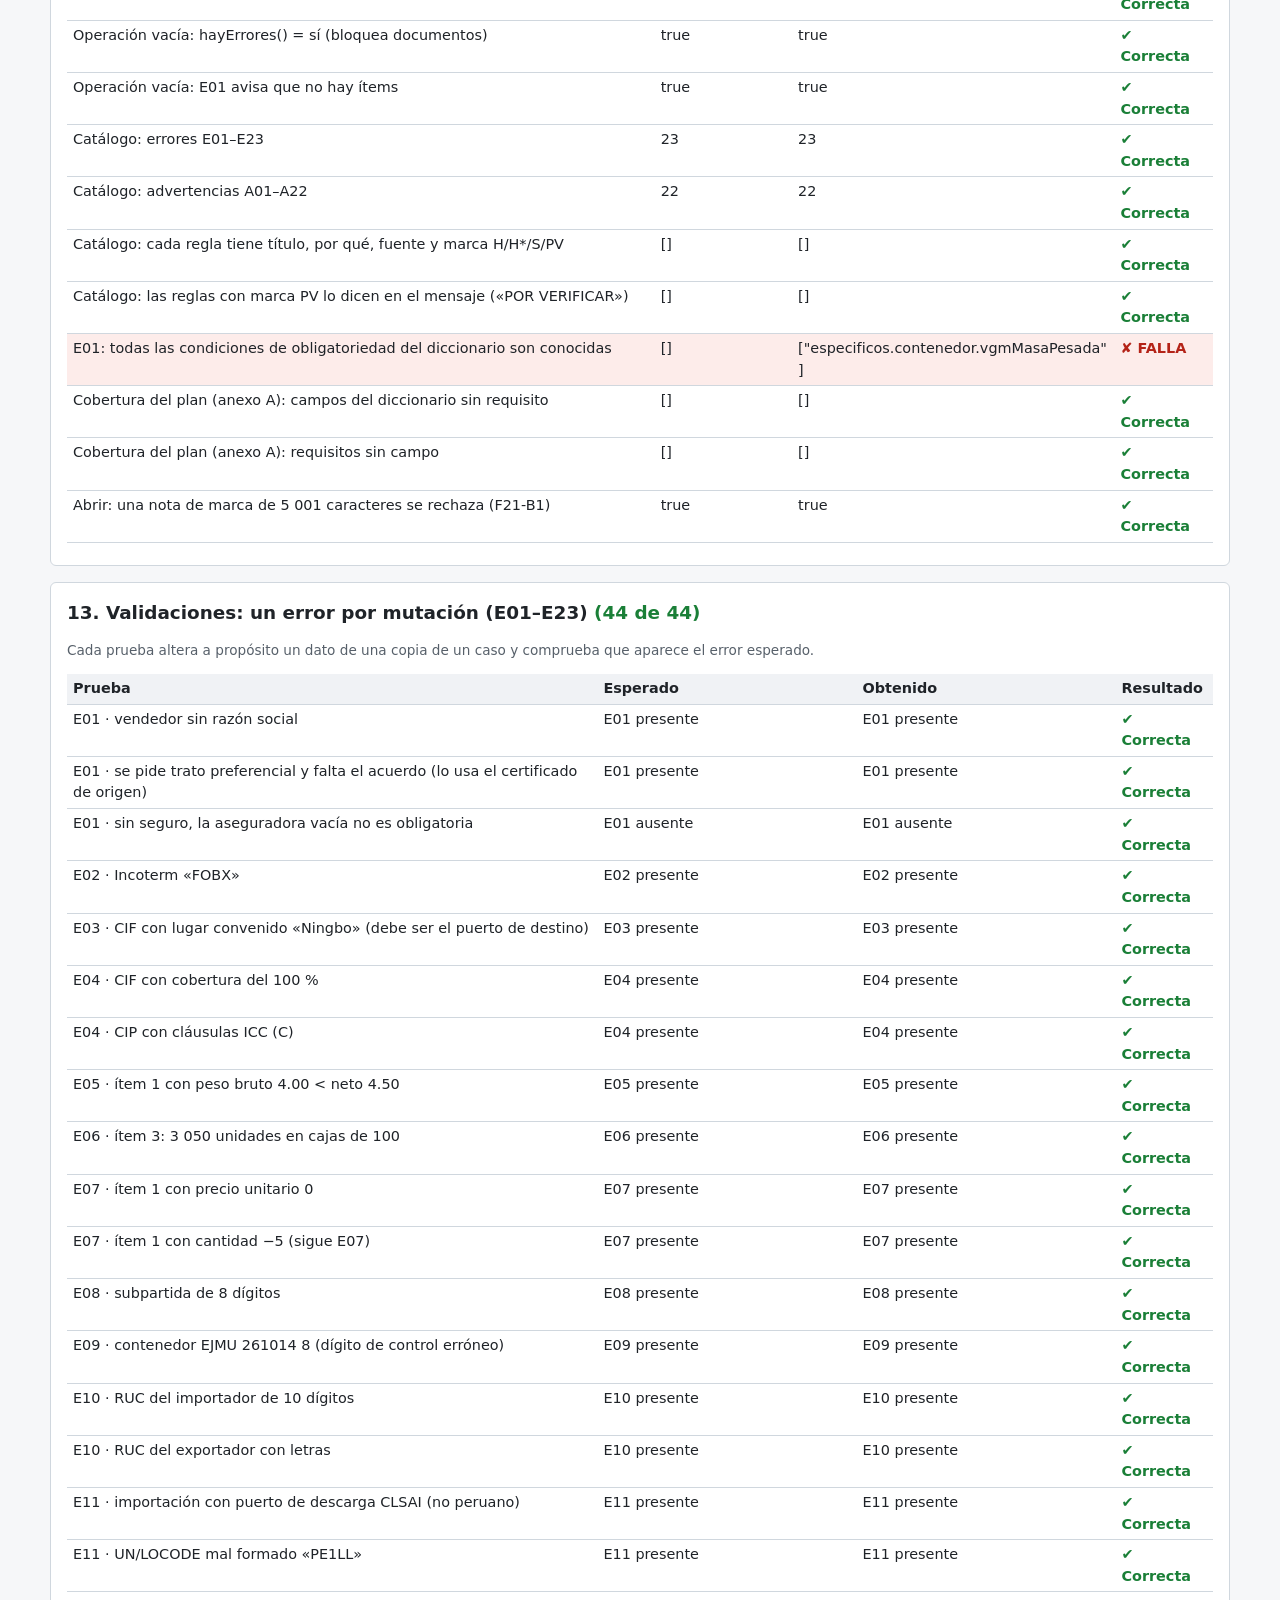
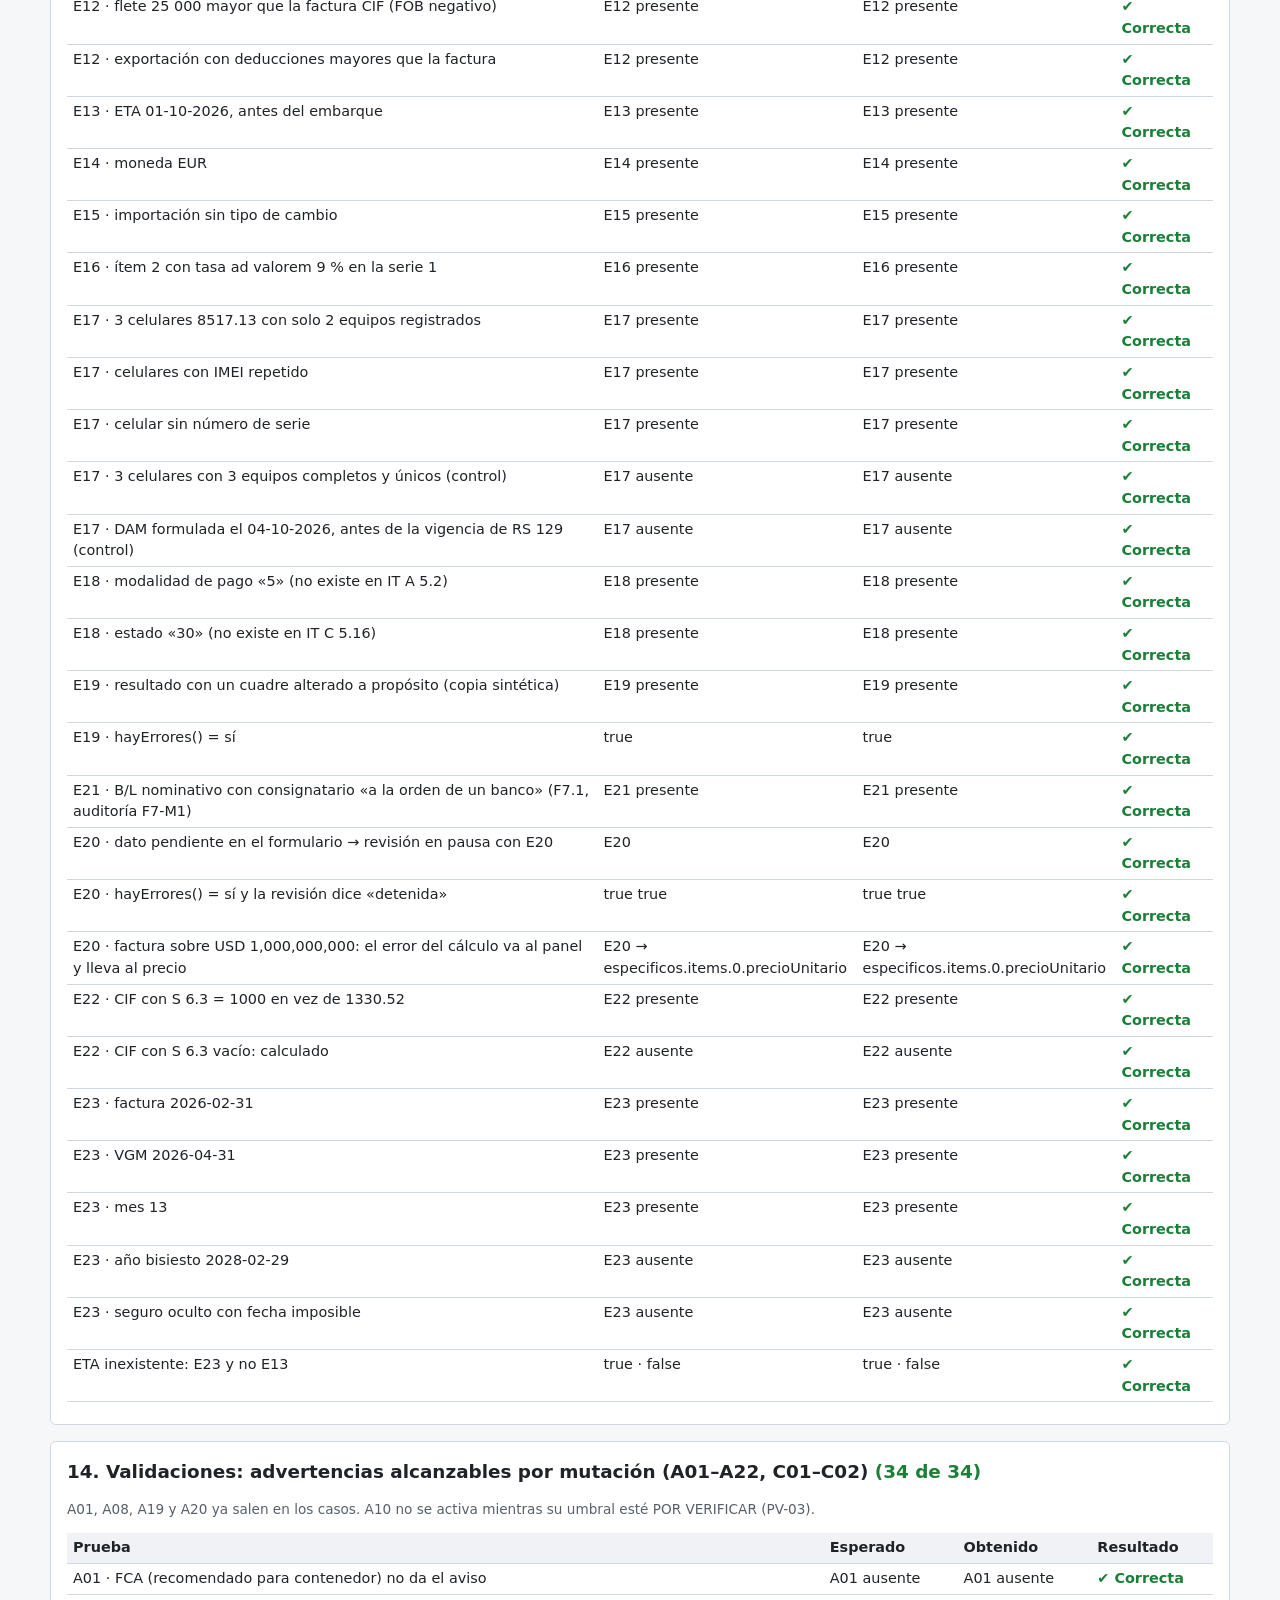
==== commit 2a87fadd: "C5: fechas reales (E23) y orden VGM, a bordo, B/L y término de embarque (A22) Implementado por Codex" ====
--- a/pruebas.html
+++ b/pruebas.html
@@ -579,7 +579,7 @@
     var catE = V.orden.filter(function (id) { return id.charAt(0) === "E"; });
     var catA = V.orden.filter(function (id) { return id.charAt(0) === "A"; });
     prueba("Catálogo: errores E01–E23", "23", String(catE.length) + (catE.every(function (id, i) { return id === "E" + String(i + 1).padStart(2, "0"); }) ? "" : " (desordenado)"));
-    prueba("Catálogo: advertencias A01–A23", "23", String(catA.length) + (catA.every(function (id, i) { return id === "A" + String(i + 1).padStart(2, "0"); }) ? "" : " (desordenado)"));
+    prueba("Catálogo: advertencias A01–A22", "22", String(catA.length) + (catA.every(function (id, i) { return id === "A" + String(i + 1).padStart(2, "0"); }) ? "" : " (desordenado)"));
     prueba("Catálogo: cada regla tiene título, por qué, fuente y marca H/H*/S/PV", "[]", JSON.stringify(V.orden.filter(function (id) {
       var r = V.reglas[id];
       return !r.titulo || !r.porque || !r.fuente || ["H", "H*", "S", "PV"].indexOf(r.marca) === -1;
@@ -680,7 +680,7 @@
       prueba("ETA inexistente: E23 y no E13", "true · false", String(ids.indexOf("E23") !== -1) + " · " + String(ids.indexOf("E13") !== -1));
     })();
 
-    grupo("14. Validaciones: advertencias alcanzables por mutación (A01–A23, C01–C02)",
+    grupo("14. Validaciones: advertencias alcanzables por mutación (A01–A22, C01–C02)",
       "A01, A08, A19 y A20 ya salen en los casos. A10 no se activa mientras su umbral esté POR VERIFICAR (PV-03).");
     ausente("A01", "caso1", "FCA (recomendado para contenedor) no da el aviso", function (o) { o.generales.comercial.incoterm = "FCA"; o.especificos.seguro.hay = false; o.especificos.transporte.fleteBl = "collect"; });
     mutacion("A02", "caso2", "exportación en EXW", function (o) { o.generales.comercial.incoterm = "EXW"; });
@@ -730,15 +730,6 @@
     mutacion("A22", "caso1", "término descarga anterior al embarque", function (o) { o.especificos.transporte.fechaTerminoDescarga = "2026-10-13"; });
     ausente("A22", "caso1", "cronología coherente", function () {});
     ausente("A22", "caso2", "cronología coherente", function () {});
-
-    mutacion("A23", "caso1", "contenedor 45R1 sin referencias", function (o) { o.especificos.contenedor.tipo = "45R1"; });
-    ausente("A23", "caso1", "22G1 tiene referencias", function () {});
-    prueba("Tipos reefer disponibles", "true · true", String(!!NORMATIVA.opcion("tipoContenedor", "22R1")) + " · " + String(!!NORMATIVA.opcion("tipoContenedor", "45R1")));
-    (function () {
-      var o = ejemplo("caso1"); o.especificos.contenedor.tipo = "45R1"; o.especificos.contenedor.tara = 30000;
-      var ids = V.ids(revisar(o));
-      prueba("45R1 tara 30000: sin A07, con A23", "false · true", String(ids.indexOf("A07") !== -1) + " · " + String(ids.indexOf("A23") !== -1));
-    })();
 
     grupo("F4-M1. E03: el lugar convenido debe ser el nombre completo del puerto o su UN/LOCODE",
       "Ya no basta con que el nombre aparezca dentro de otra palabra. Variantes admitidas: «Puerto de/del …», «Port of …» y el país del puerto al final.");
@@ -849,7 +840,7 @@
     prueba("Se probaron todos los errores E01–E23", "[]", JSON.stringify(catE.filter(function (id) {
       return !todosHallazgos.some(function (h) { return h.id === id; });
     })));
-    prueba("Se probaron todas las advertencias A01–A23", "[]", JSON.stringify(catA.filter(function (id) {
+    prueba("Se probaron todas las advertencias A01–A22", "[]", JSON.stringify(catA.filter(function (id) {
       return !todosHallazgos.some(function (h) { return h.id === id; });
     })));
 
@@ -2288,7 +2279,7 @@
       prueba("AA4: serie S 7.30", "34050.000", r.series[0].fob);
       prueba("AA4: FOB unitario", "15.000000", r.items[0].fobUnitario);
       prueba("AA4: cuadres internos", "true", String(r.cuadres.every(function (c) { return c.ok; })));
-      prueba("AA4: revisión errores · ID", "0 · A01,A08,A19,A23", x.rv.errores.length + " · " + V.ids(x.rv).join(","));
+      prueba("AA4: revisión errores · ID", "0 · A01,A08,A19", x.rv.errores.length + " · " + V.ids(x.rv).join(","));
       prueba("AA4: FC base · DAM S 6.3 · DAM S 6.5", "34,050.00 · 6,246.630 · 34,050.000", x.porId.factura.cifras.baseFactura + " · " + x.porId.dam_a.cifras.dam63 + " · " + x.porId.dam_a.cifras.dam65);
       prueba("AA4: HR fila FOB · todoCuadra", "true · true", String(filaCuadre(x, "fobFacturaDam").ok) + " · " + Documentos.cuadre(x.gen.ctx).todoCuadra);
       o.especificos.valoracion.expOtrosDeducibles = 0;
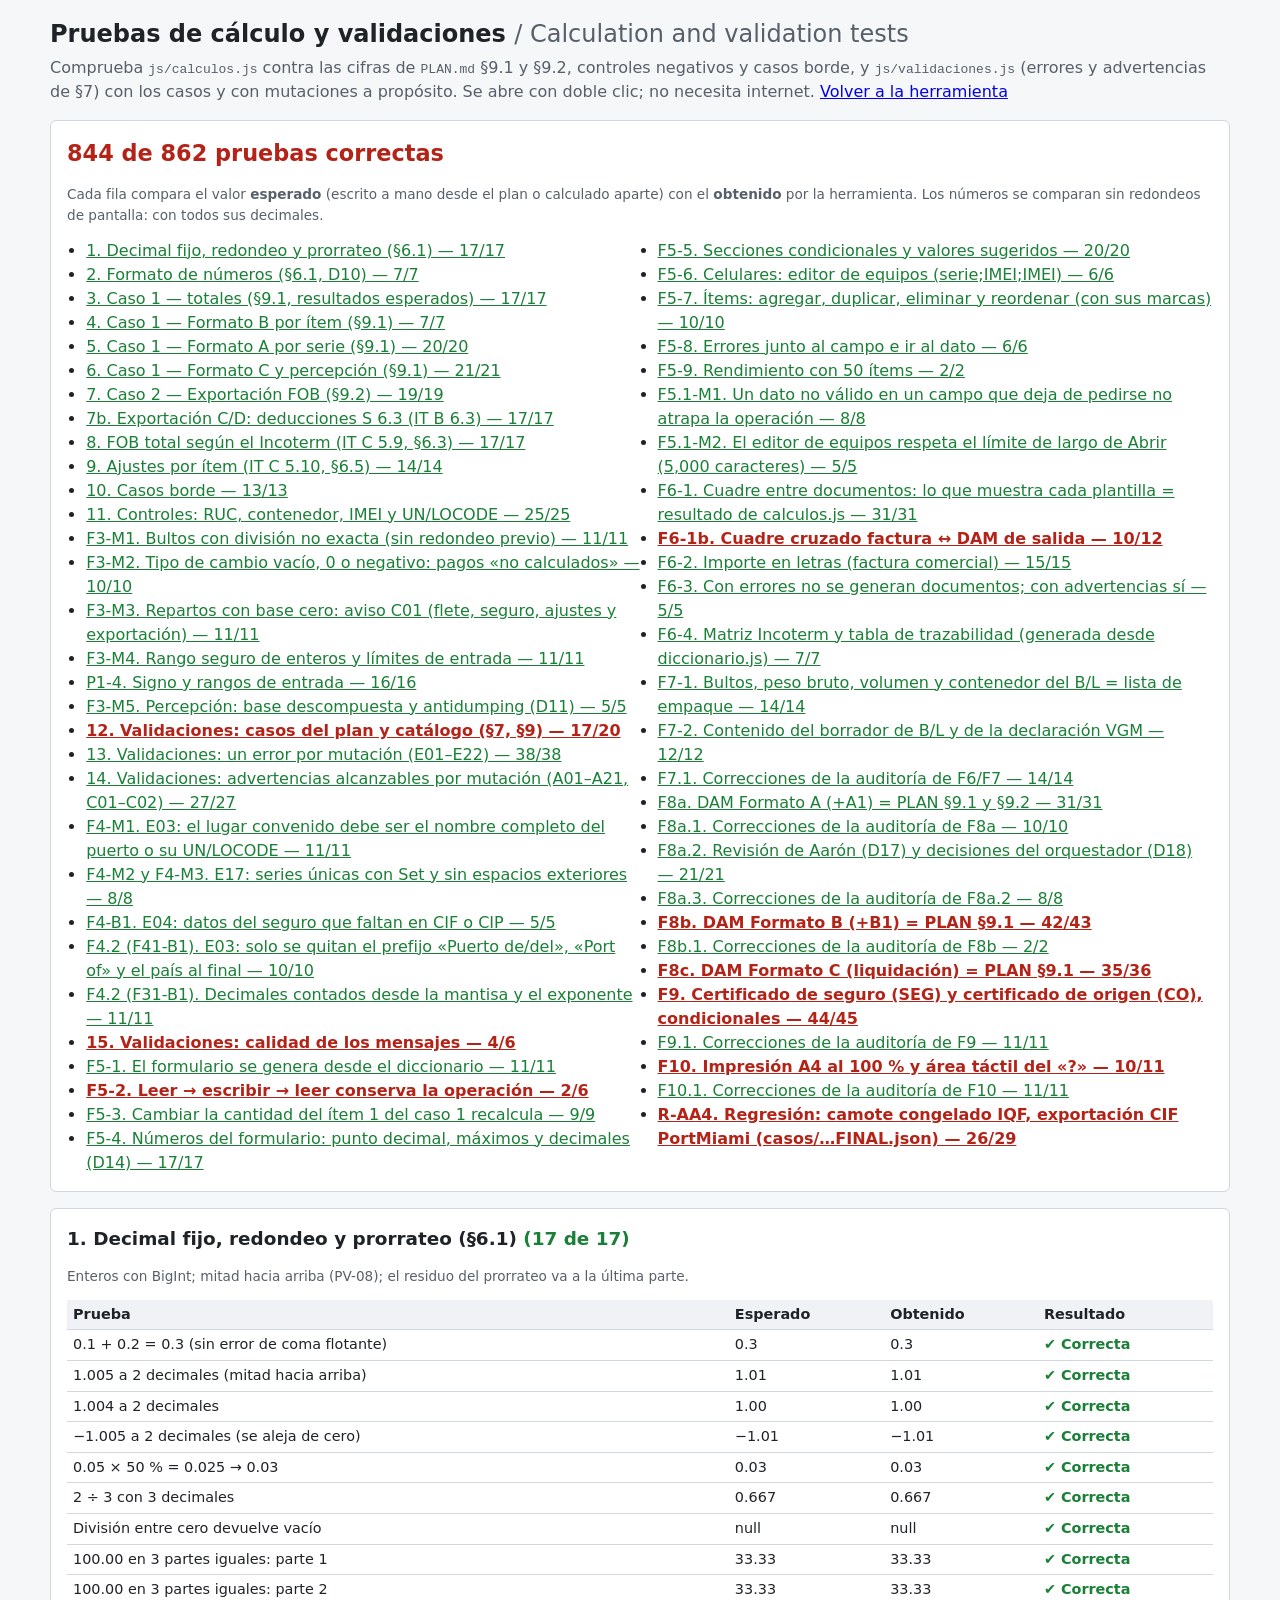
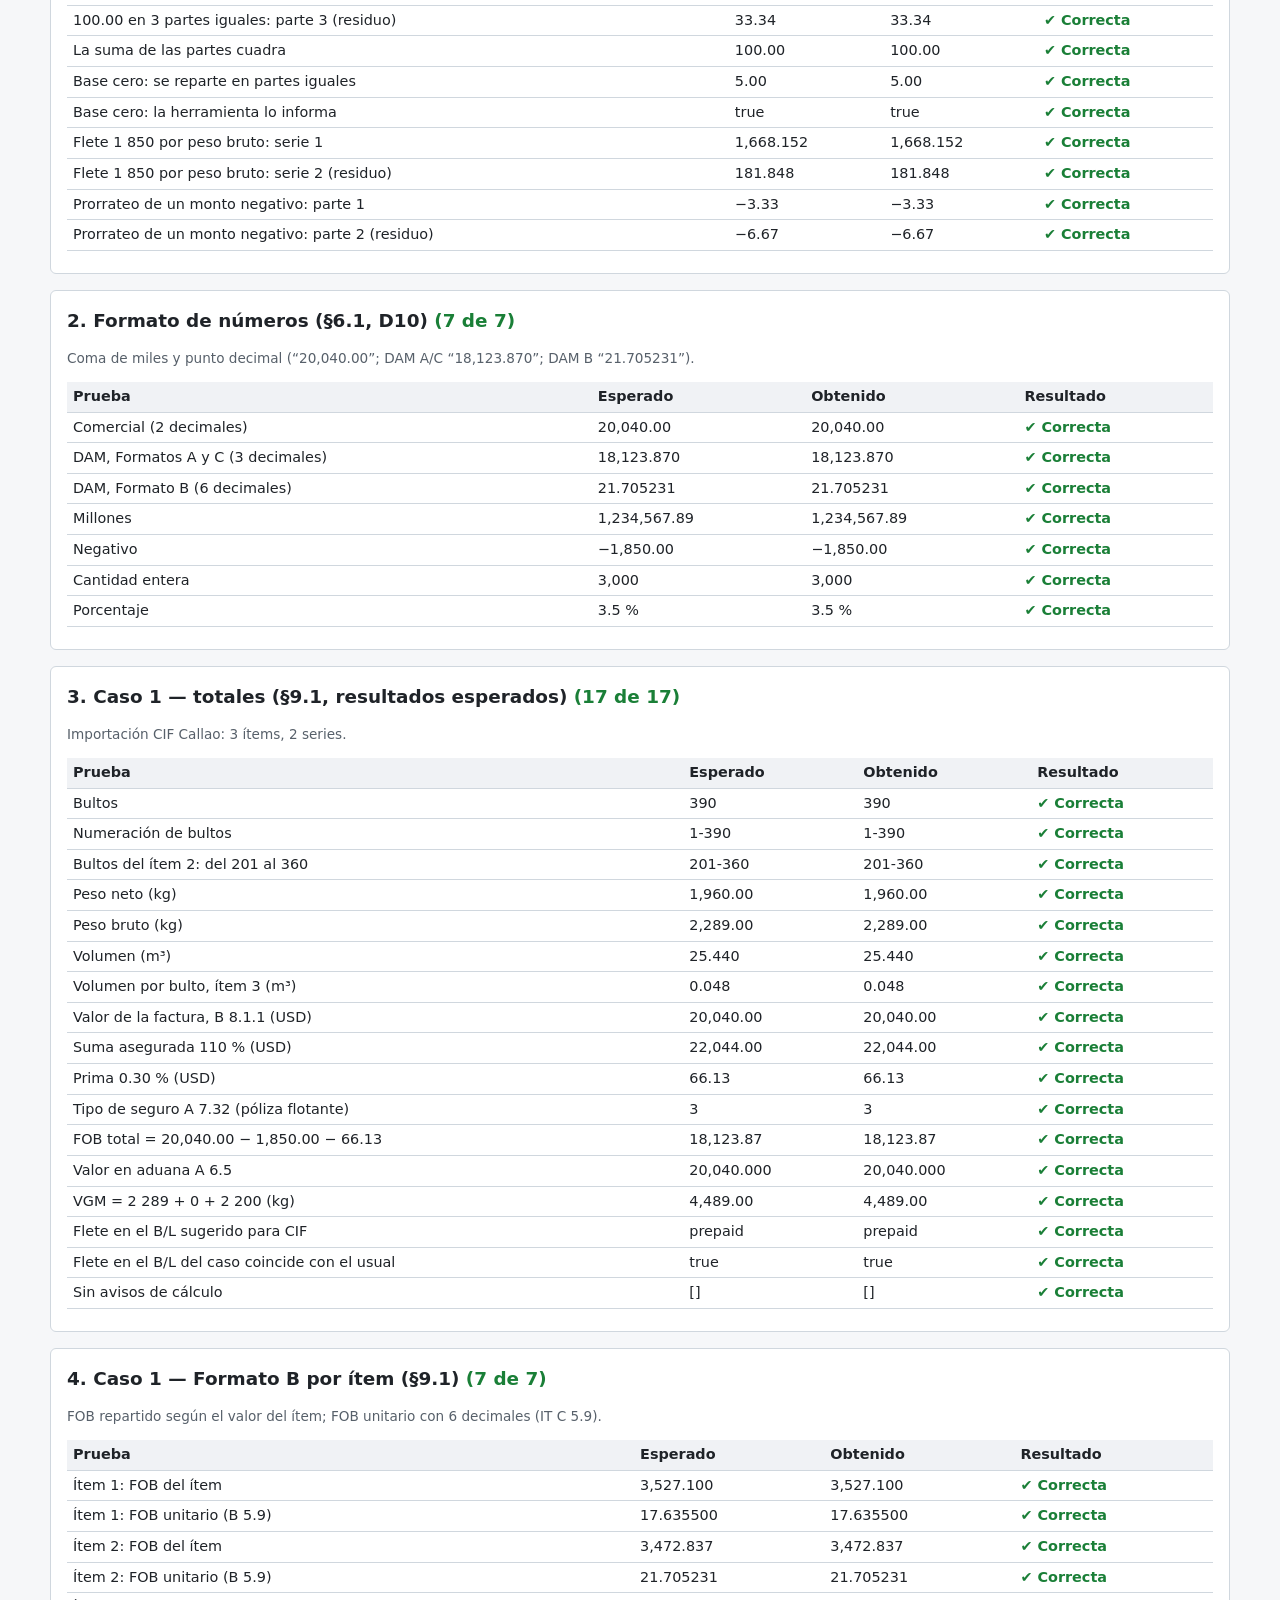
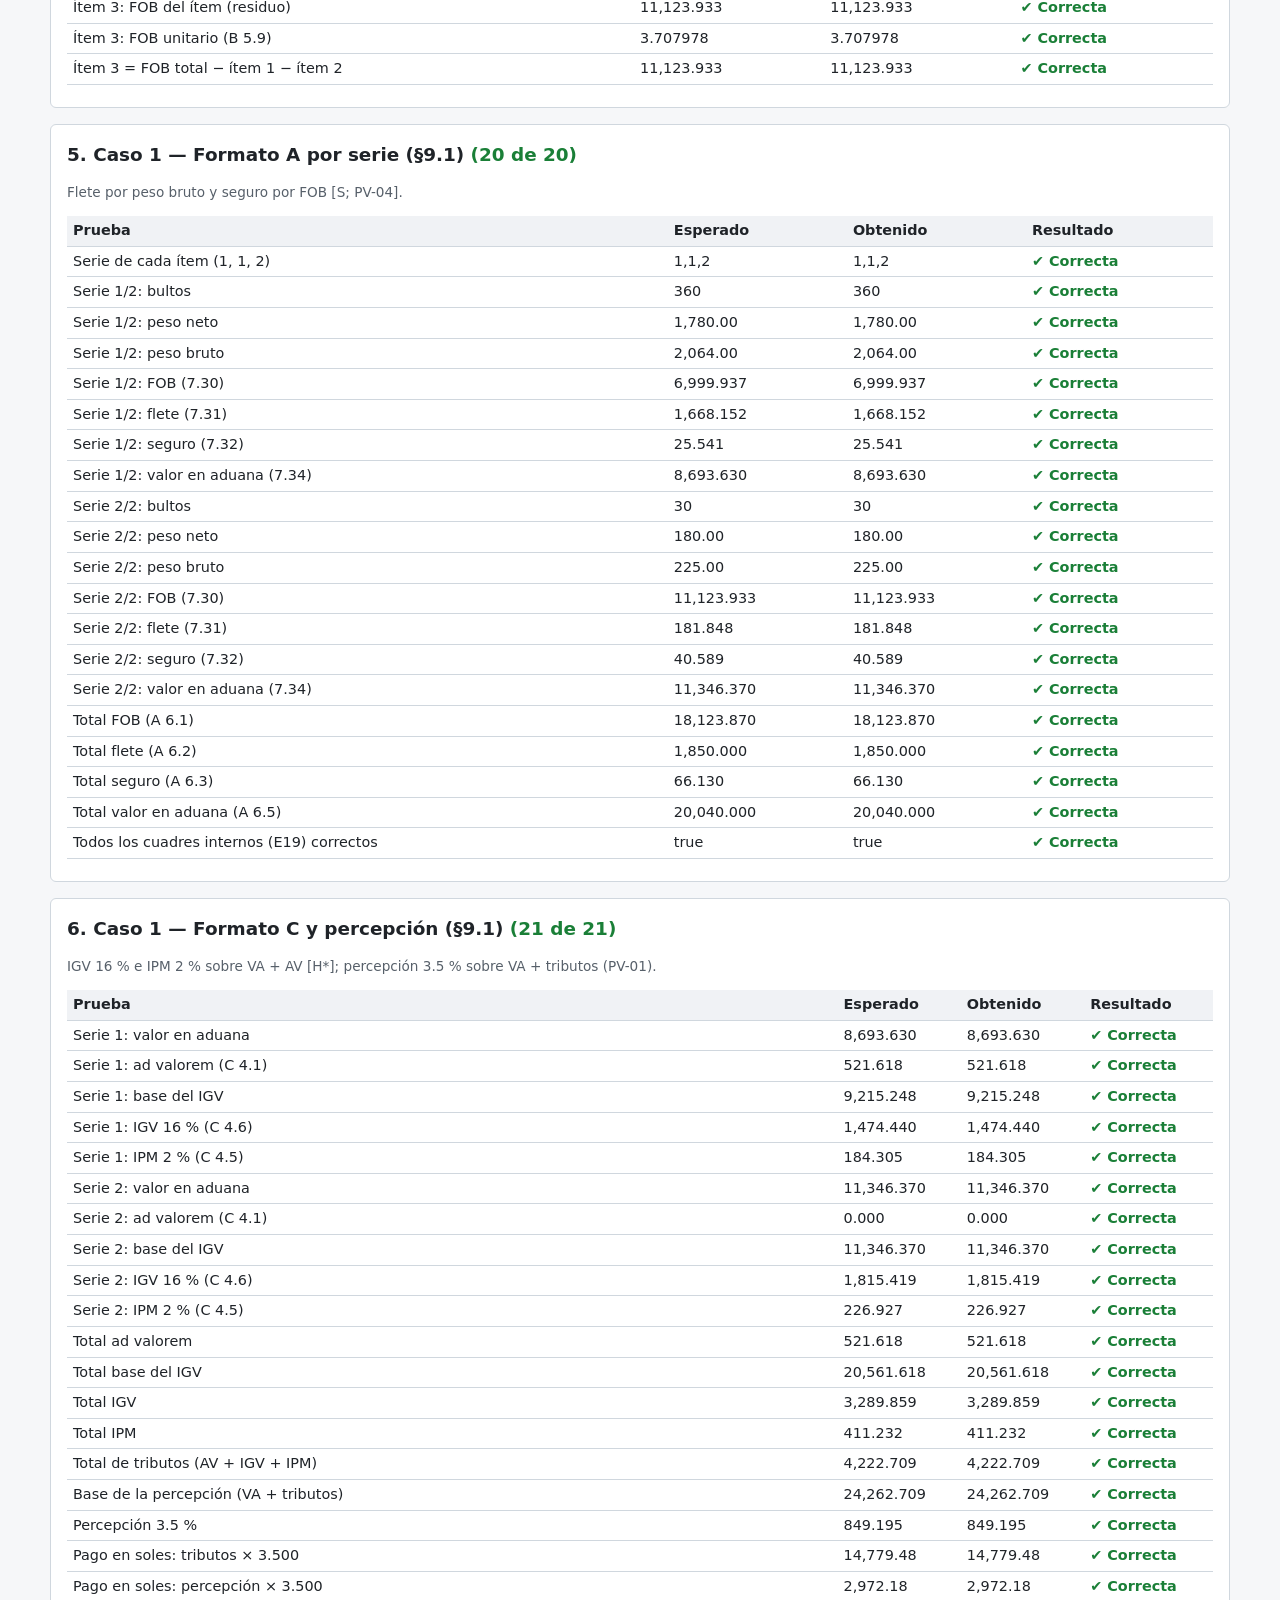
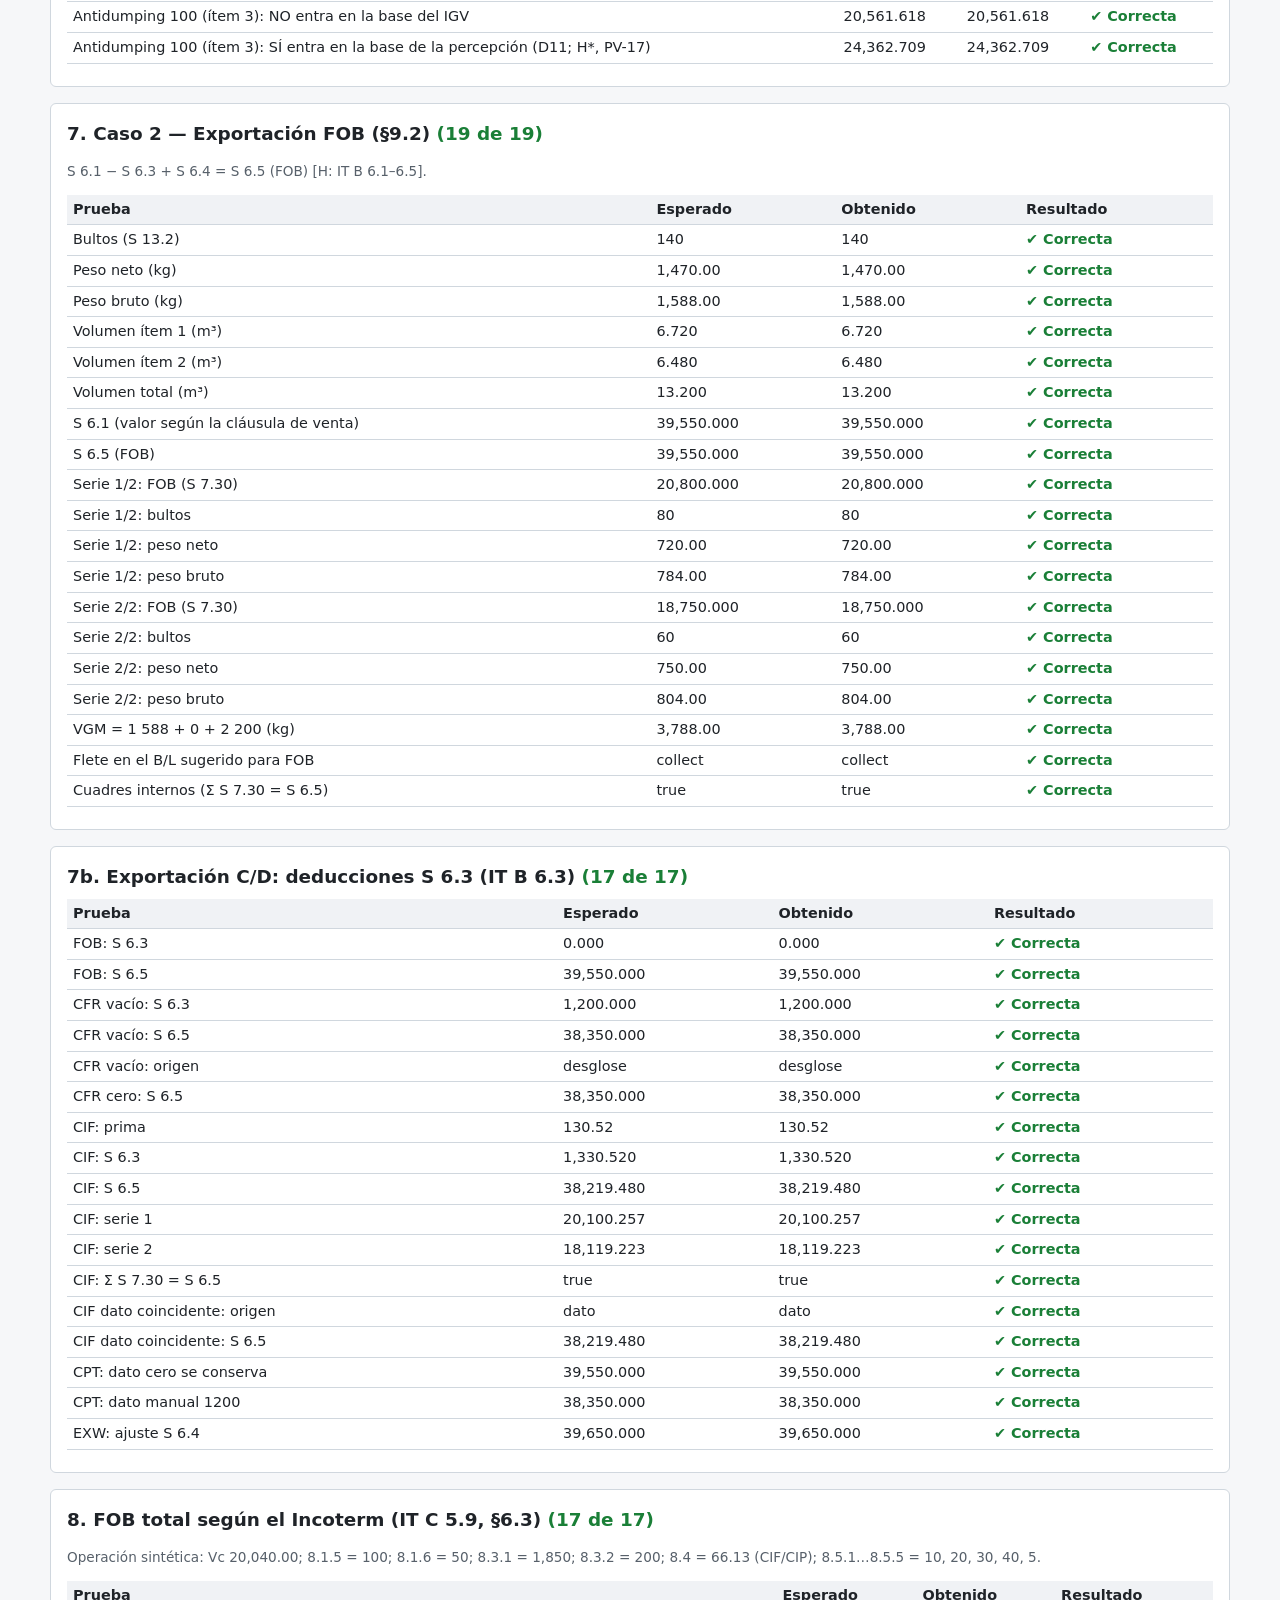
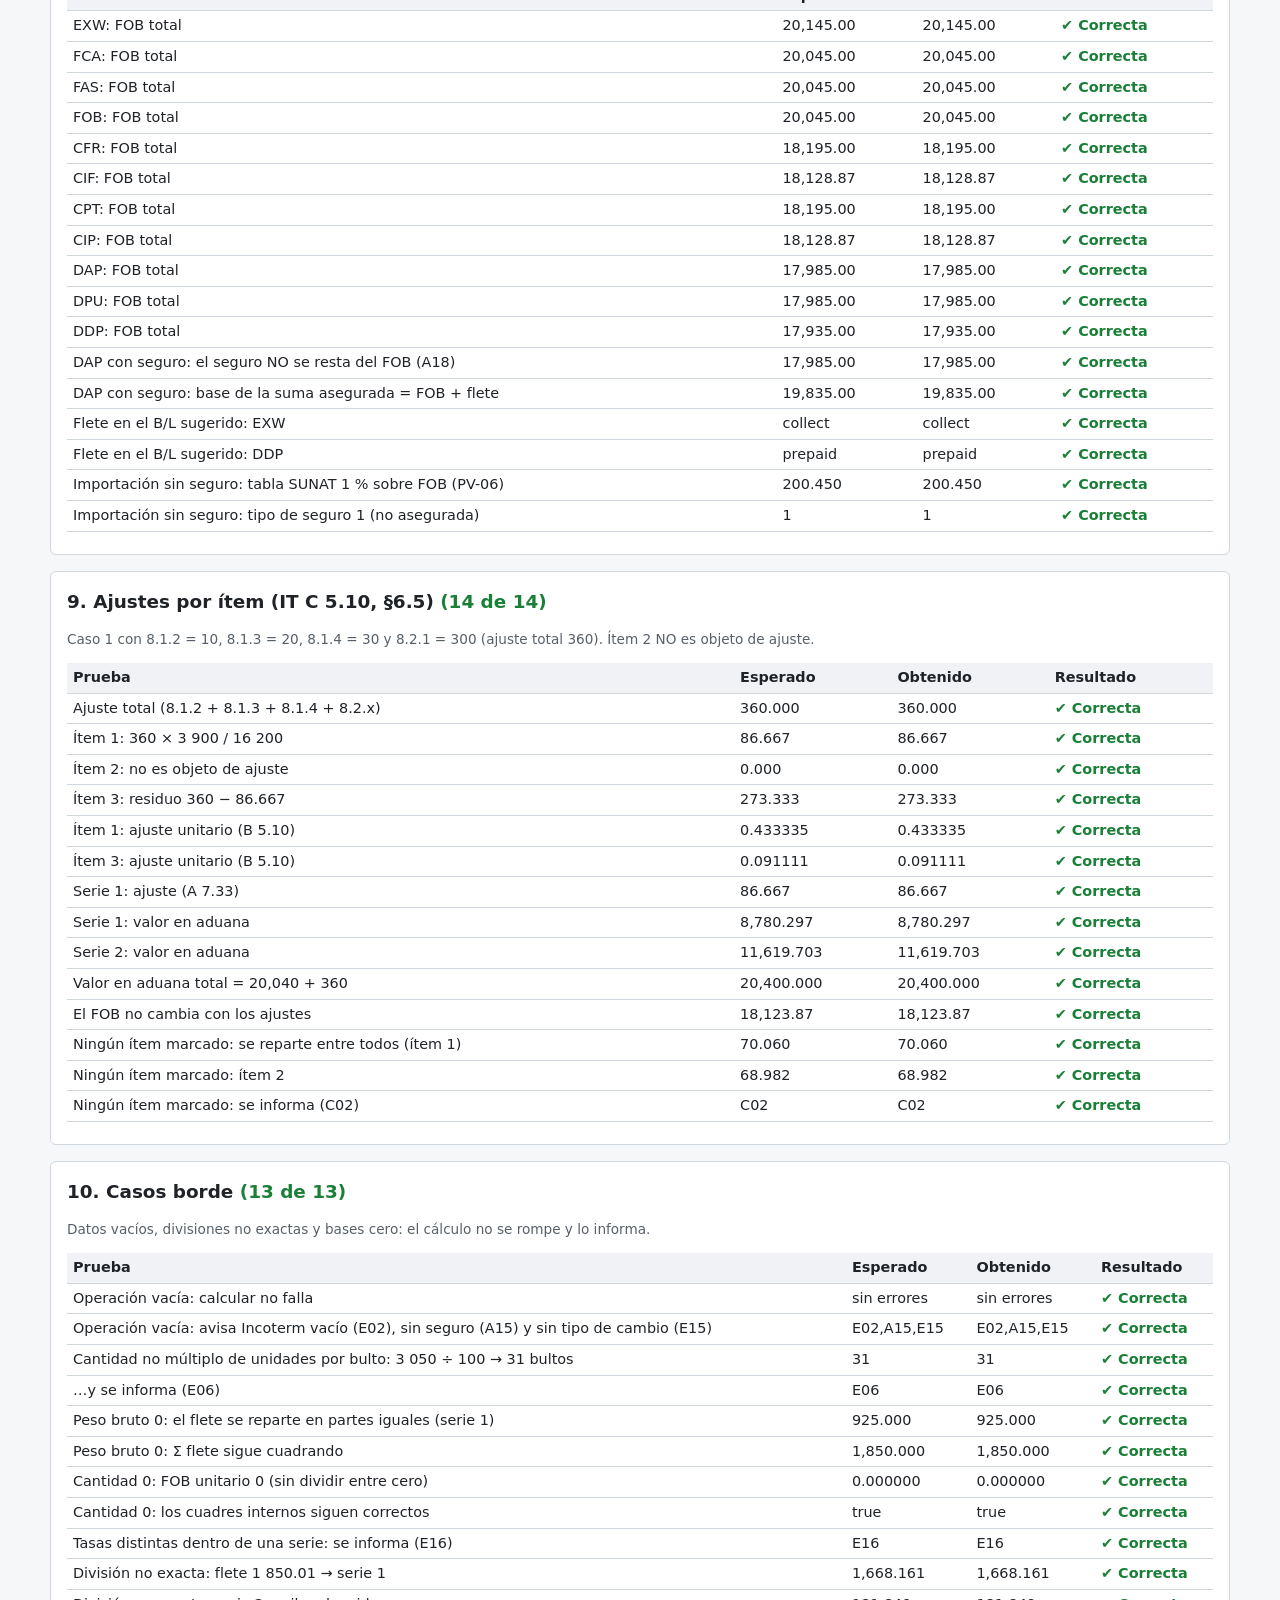
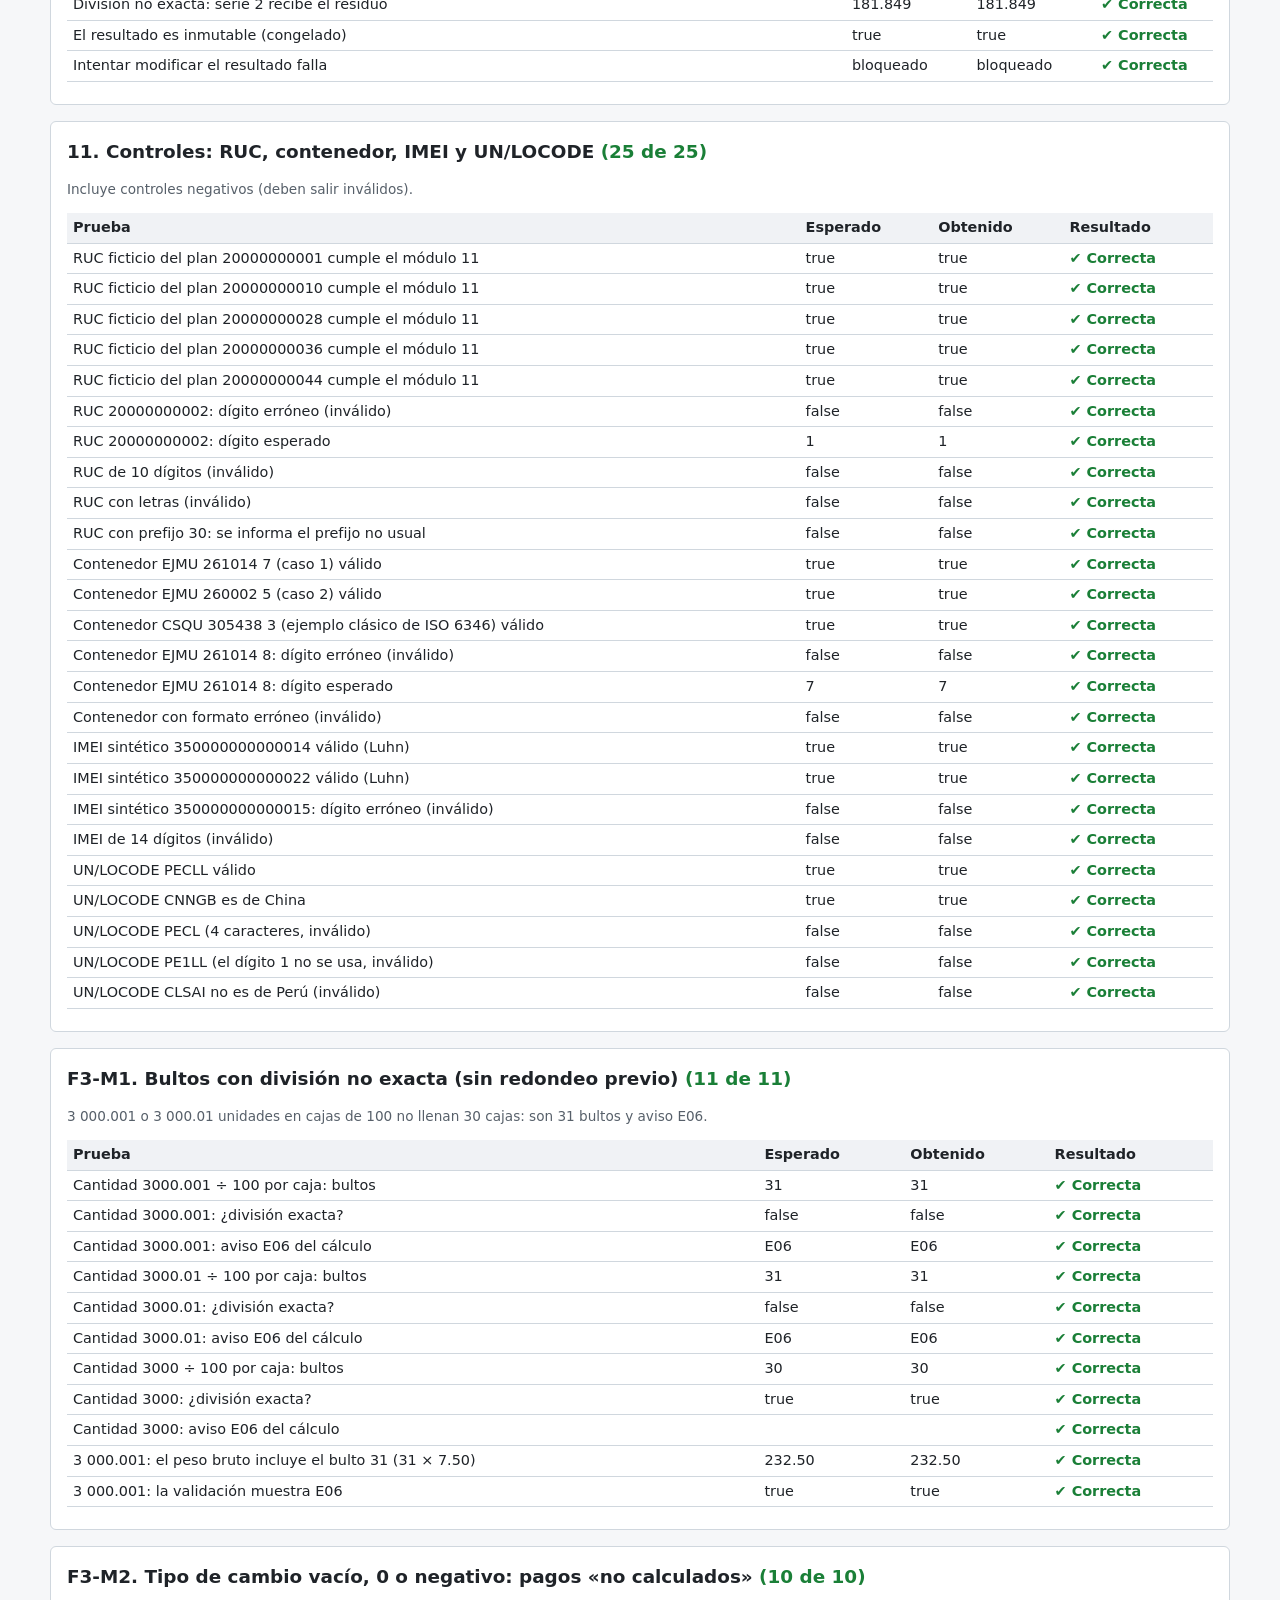
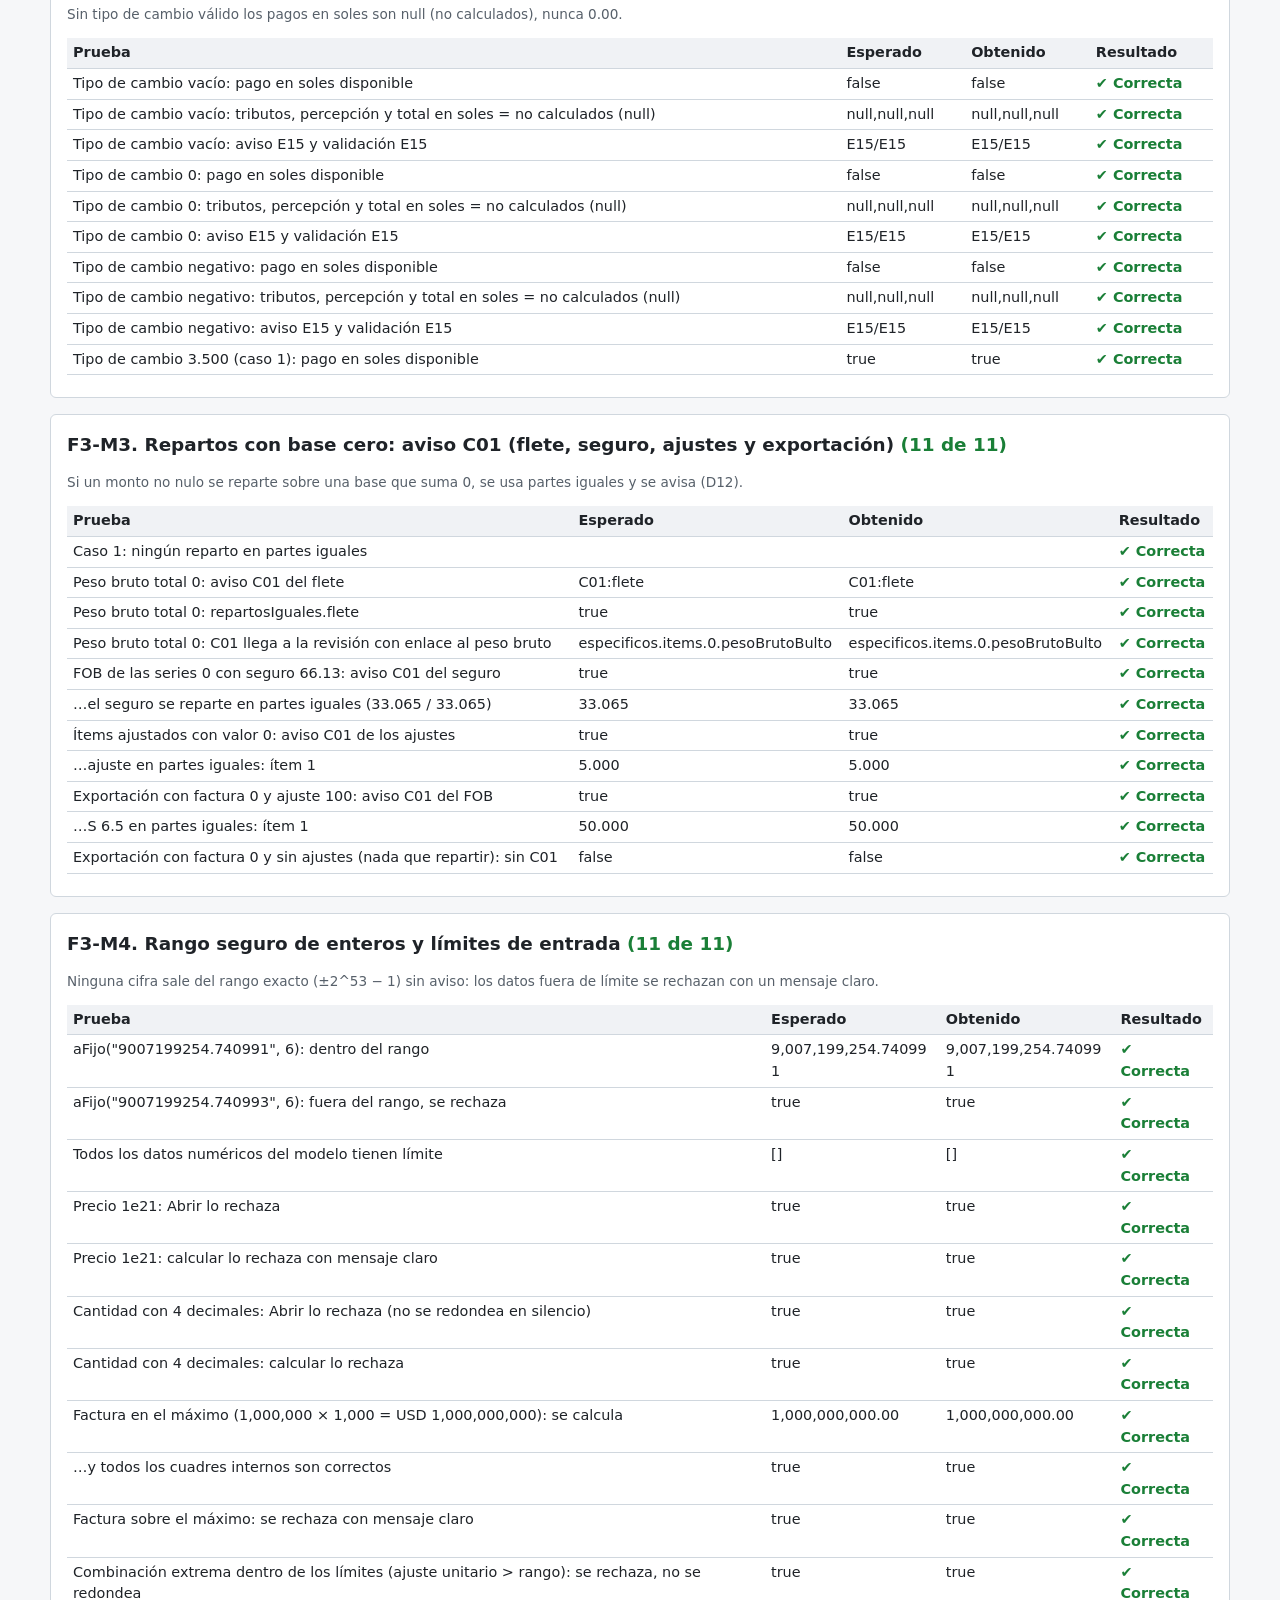
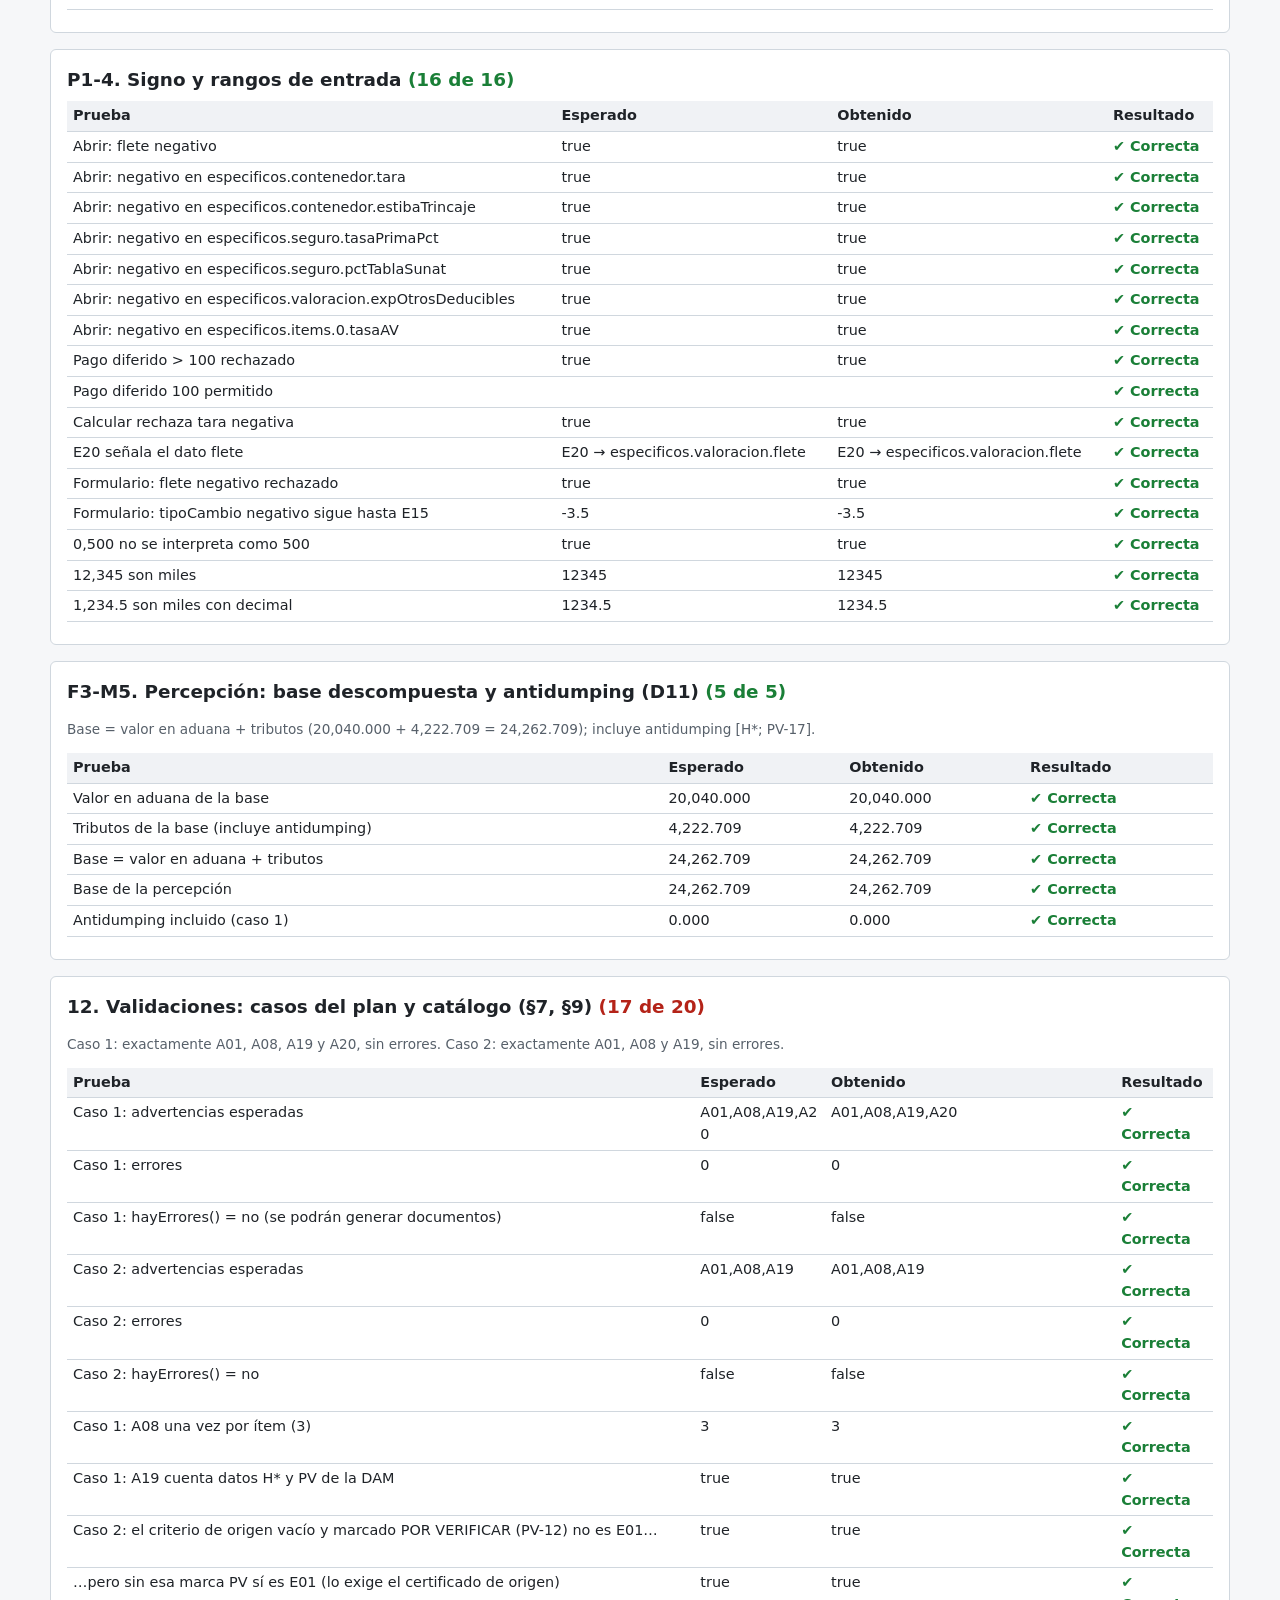
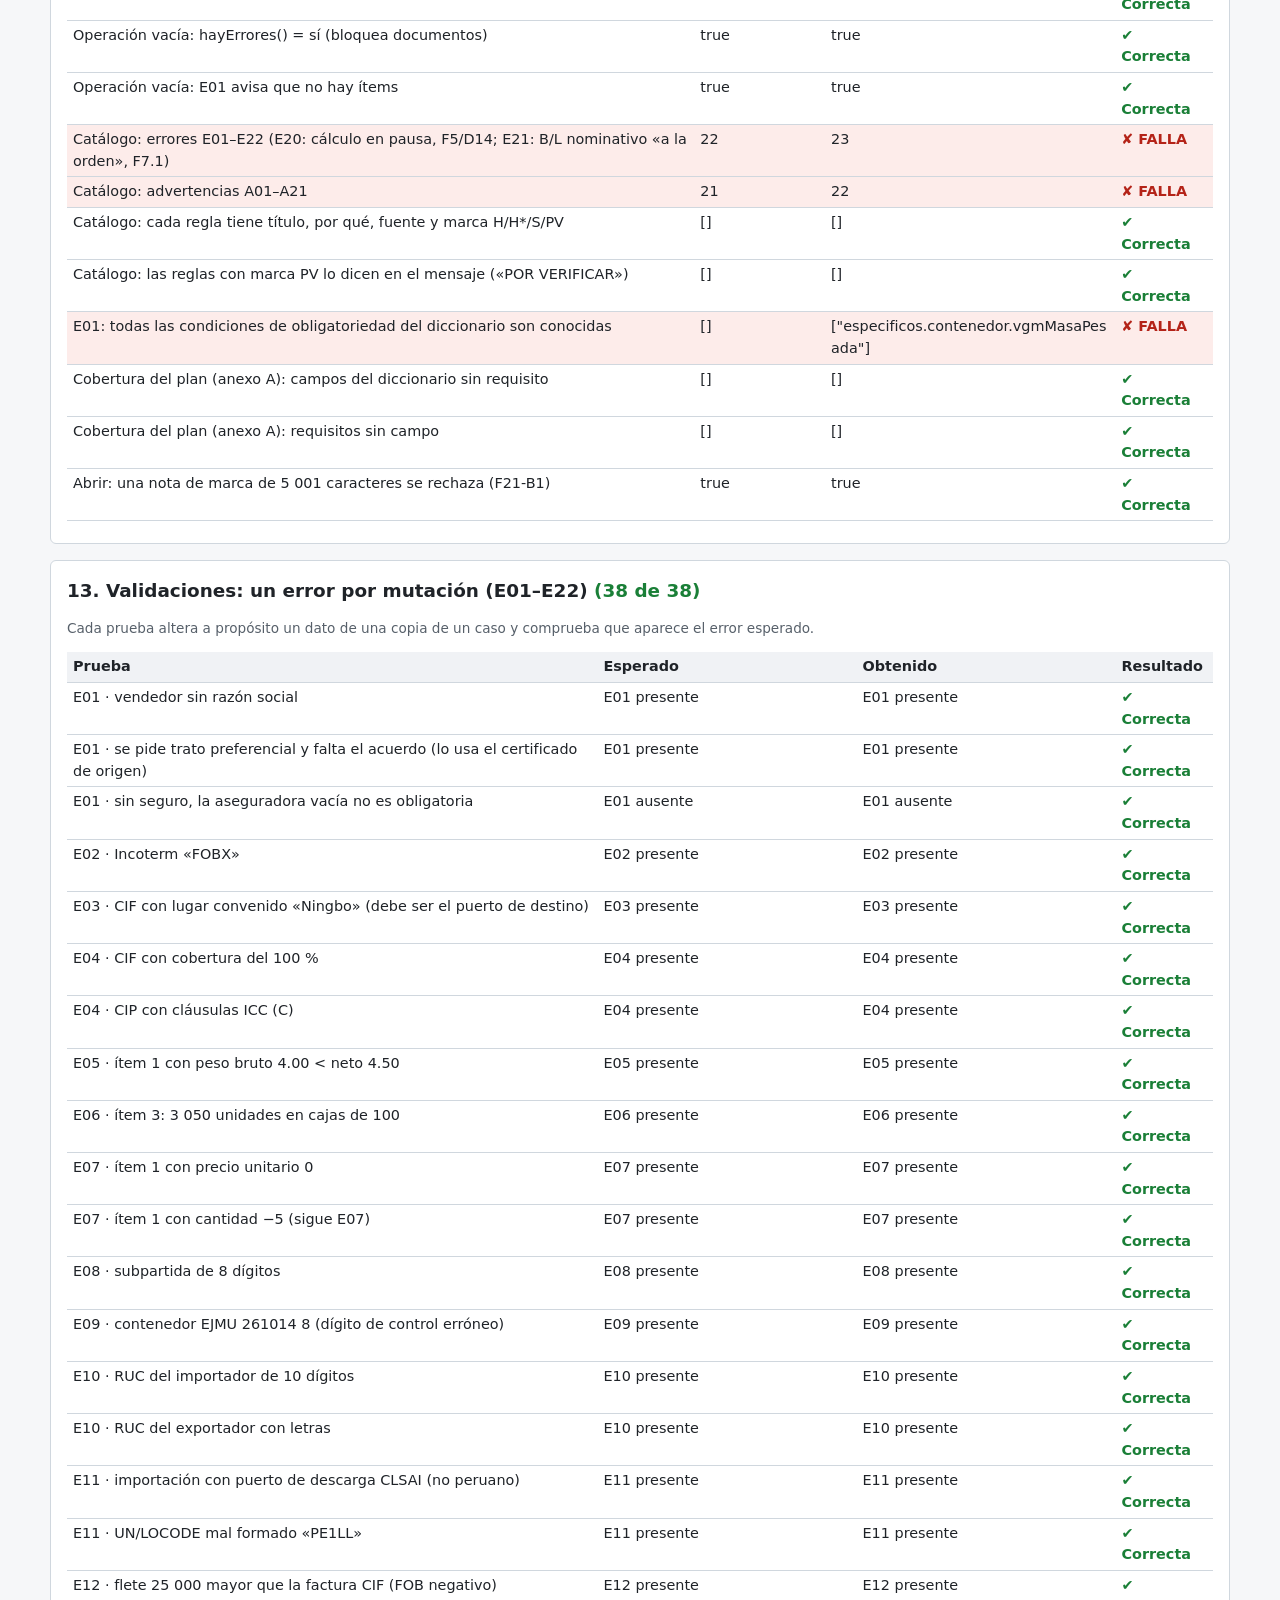
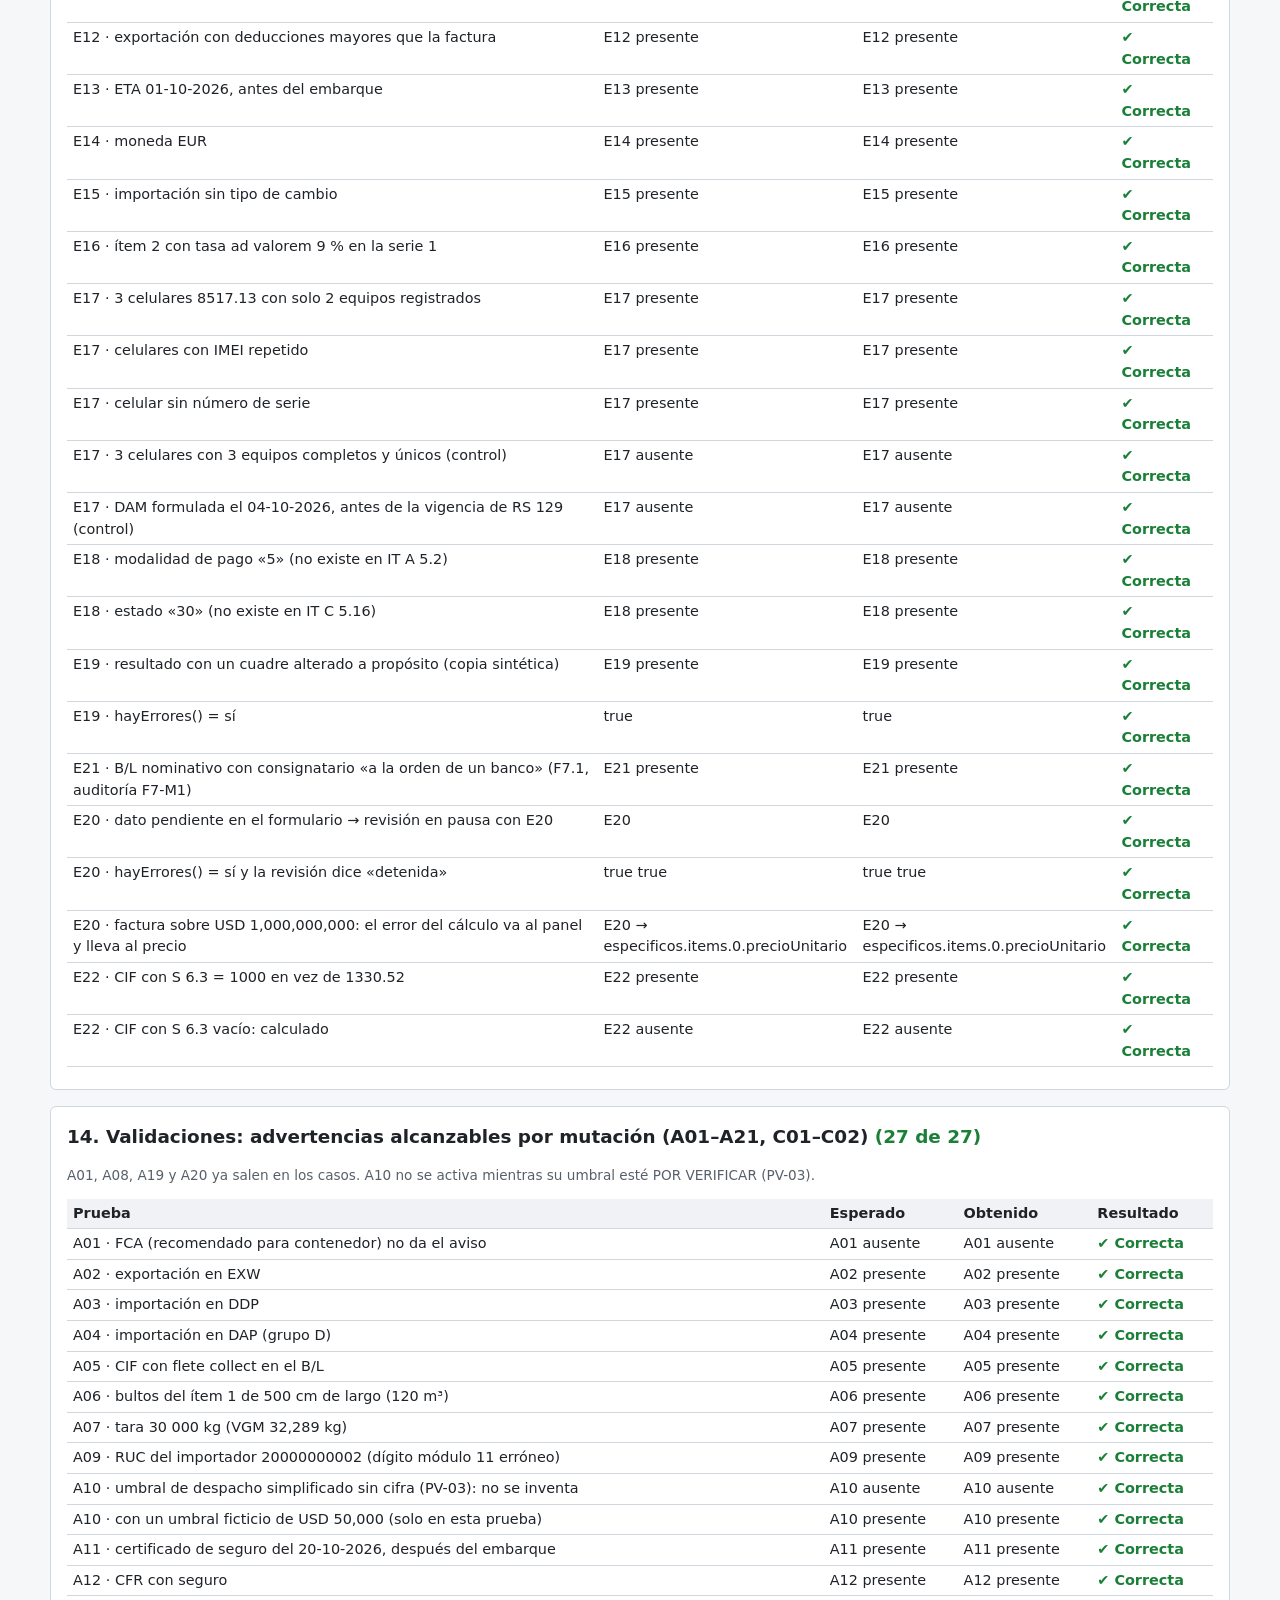
==== commit 27e73d19: "C4: mínimos de signo en los límites de entrada y «0,xxx» ya no se lee como miles Implementado por Co" ====
--- a/pruebas.html
+++ b/pruebas.html
@@ -578,8 +578,8 @@
       String(vacia.hallazgos.some(function (h) { return h.id === "E01" && h.rutas[0] === "especificos.items"; })));
     var catE = V.orden.filter(function (id) { return id.charAt(0) === "E"; });
     var catA = V.orden.filter(function (id) { return id.charAt(0) === "A"; });
-    prueba("Catálogo: errores E01–E23", "23", String(catE.length) + (catE.every(function (id, i) { return id === "E" + String(i + 1).padStart(2, "0"); }) ? "" : " (desordenado)"));
-    prueba("Catálogo: advertencias A01–A22", "22", String(catA.length) + (catA.every(function (id, i) { return id === "A" + String(i + 1).padStart(2, "0"); }) ? "" : " (desordenado)"));
+    prueba("Catálogo: errores E01–E22 (E20: cálculo en pausa, F5/D14; E21: B/L nominativo «a la orden», F7.1)", "22", String(catE.length) + (catE[0] === "E01" && catE[19] === "E20" && catE[20] === "E21" && catE[21] === "E22" ? "" : " (desordenado)"));
+    prueba("Catálogo: advertencias A01–A21", "21", String(catA.length) + (catA[0] === "A01" && catA[19] === "A20" && catA[20] === "A21" ? "" : " (desordenado)"));
     prueba("Catálogo: cada regla tiene título, por qué, fuente y marca H/H*/S/PV", "[]", JSON.stringify(V.orden.filter(function (id) {
       var r = V.reglas[id];
       return !r.titulo || !r.porque || !r.fuente || ["H", "H*", "S", "PV"].indexOf(r.marca) === -1;
@@ -599,7 +599,7 @@
       return /nota: el texto supera/.test(Modelo.revisarArchivo(o));
     })()));
 
-    grupo("13. Validaciones: un error por mutación (E01–E23)",
+    grupo("13. Validaciones: un error por mutación (E01–E22)",
       "Cada prueba altera a propósito un dato de una copia de un caso y comprueba que aparece el error esperado.");
     mutacion("E01", "caso1", "vendedor sin razón social", function (o) { o.generales.partes.vendedor.razonSocial = ""; });
     mutacion("E01", "caso2", "se pide trato preferencial y falta el acuerdo (lo usa el certificado de origen)", function (o) { o.especificos.origen.acuerdo = ""; });
@@ -669,18 +669,7 @@
       prepararExportC(o, "CIF", true); o.especificos.valoracion.expOtrosDeducibles = null;
     });
 
-    mutacion("E23", "caso1", "factura 2026-02-31", function (o) { o.generales.comercial.facturaFecha = "2026-02-31"; });
-    mutacion("E23", "caso2", "VGM 2026-04-31", function (o) { o.especificos.contenedor.vgmFecha = "2026-04-31"; });
-    mutacion("E23", "caso1", "mes 13", function (o) { o.generales.comercial.facturaFecha = "2026-13-01"; });
-    ausente("E23", "caso1", "año bisiesto 2028-02-29", function (o) { o.generales.comercial.facturaFecha = "2028-02-29"; });
-    ausente("E23", "caso2", "seguro oculto con fecha imposible", function (o) { o.especificos.seguro.fechaEmision = "2026-02-31"; });
-    (function () {
-      var o = ejemplo("caso1"); o.especificos.transporte.eta = "2026-02-31";
-      var ids = V.ids(revisar(o));
-      prueba("ETA inexistente: E23 y no E13", "true · false", String(ids.indexOf("E23") !== -1) + " · " + String(ids.indexOf("E13") !== -1));
-    })();
-
-    grupo("14. Validaciones: advertencias alcanzables por mutación (A01–A22, C01–C02)",
+    grupo("14. Validaciones: advertencias alcanzables por mutación (A01–A21, C01–C02)",
       "A01, A08, A19 y A20 ya salen en los casos. A10 no se activa mientras su umbral esté POR VERIFICAR (PV-03).");
     ausente("A01", "caso1", "FCA (recomendado para contenedor) no da el aviso", function (o) { o.generales.comercial.incoterm = "FCA"; o.especificos.seguro.hay = false; o.especificos.transporte.fleteBl = "collect"; });
     mutacion("A02", "caso2", "exportación en EXW", function (o) { o.generales.comercial.incoterm = "EXW"; });
@@ -722,14 +711,6 @@
       prepararExportC(o, "CPT"); o.especificos.valoracion.expOtrosDeducibles = 1200;
     });
     ausente("A21", "caso2", "FOB", function () {});
-
-    mutacion("A22", "caso1", "VGM posterior al embarque", function (o) { o.especificos.contenedor.vgmFecha = "2026-10-15"; });
-    mutacion("A22", "caso1", "B/L anterior a bordo", function (o) { o.especificos.transporte.blFechaEmision = "2026-10-13"; });
-    mutacion("A22", "caso1", "a bordo distinto del embarque", function (o) { o.especificos.transporte.fechaShippedOnBoard = "2026-10-15"; });
-    mutacion("A22", "caso2", "término embarque anterior al embarque", function (o) { o.especificos.transporte.fechaTerminoEmbarque = "2026-10-23"; });
-    mutacion("A22", "caso1", "término descarga anterior al embarque", function (o) { o.especificos.transporte.fechaTerminoDescarga = "2026-10-13"; });
-    ausente("A22", "caso1", "cronología coherente", function () {});
-    ausente("A22", "caso2", "cronología coherente", function () {});
 
     grupo("F4-M1. E03: el lugar convenido debe ser el nombre completo del puerto o su UN/LOCODE",
       "Ya no basta con que el nombre aparezca dentro de otra palabra. Variantes admitidas: «Puerto de/del …», «Port of …» y el país del puerto al final.");
@@ -837,10 +818,10 @@
         return r.charAt(0) !== "#" && r !== "especificos.items" && !DICCIONARIO.buscar(r);
       }));
     }).map(function (h) { return h.id + ": " + h.rutas.join(" "); }).slice(0, 5)));
-    prueba("Se probaron todos los errores E01–E23", "[]", JSON.stringify(catE.filter(function (id) {
+    prueba("Se probaron todos los errores E01–E22", "[]", JSON.stringify(catE.filter(function (id) {
       return !todosHallazgos.some(function (h) { return h.id === id; });
     })));
-    prueba("Se probaron todas las advertencias A01–A22", "[]", JSON.stringify(catA.filter(function (id) {
+    prueba("Se probaron todas las advertencias A01–A21", "[]", JSON.stringify(catA.filter(function (id) {
       return !todosHallazgos.some(function (h) { return h.id === id; });
     })));
 
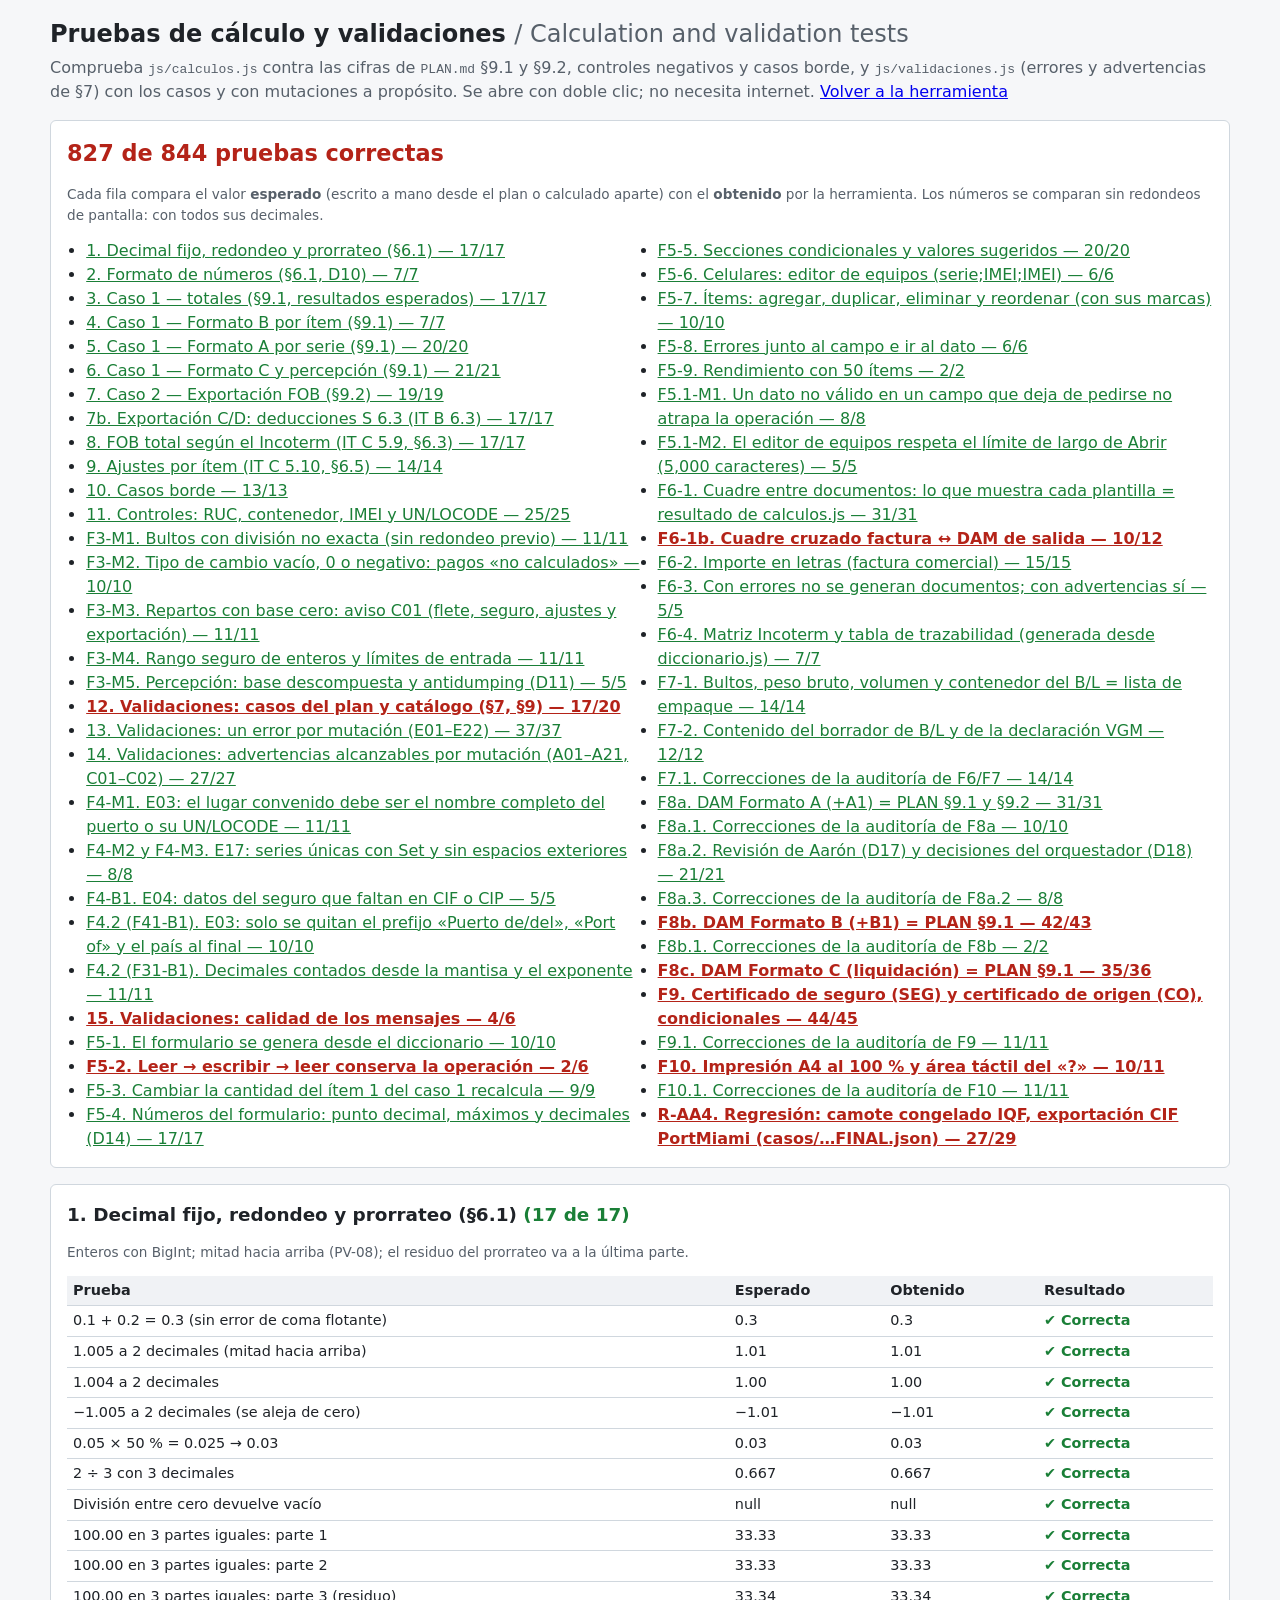
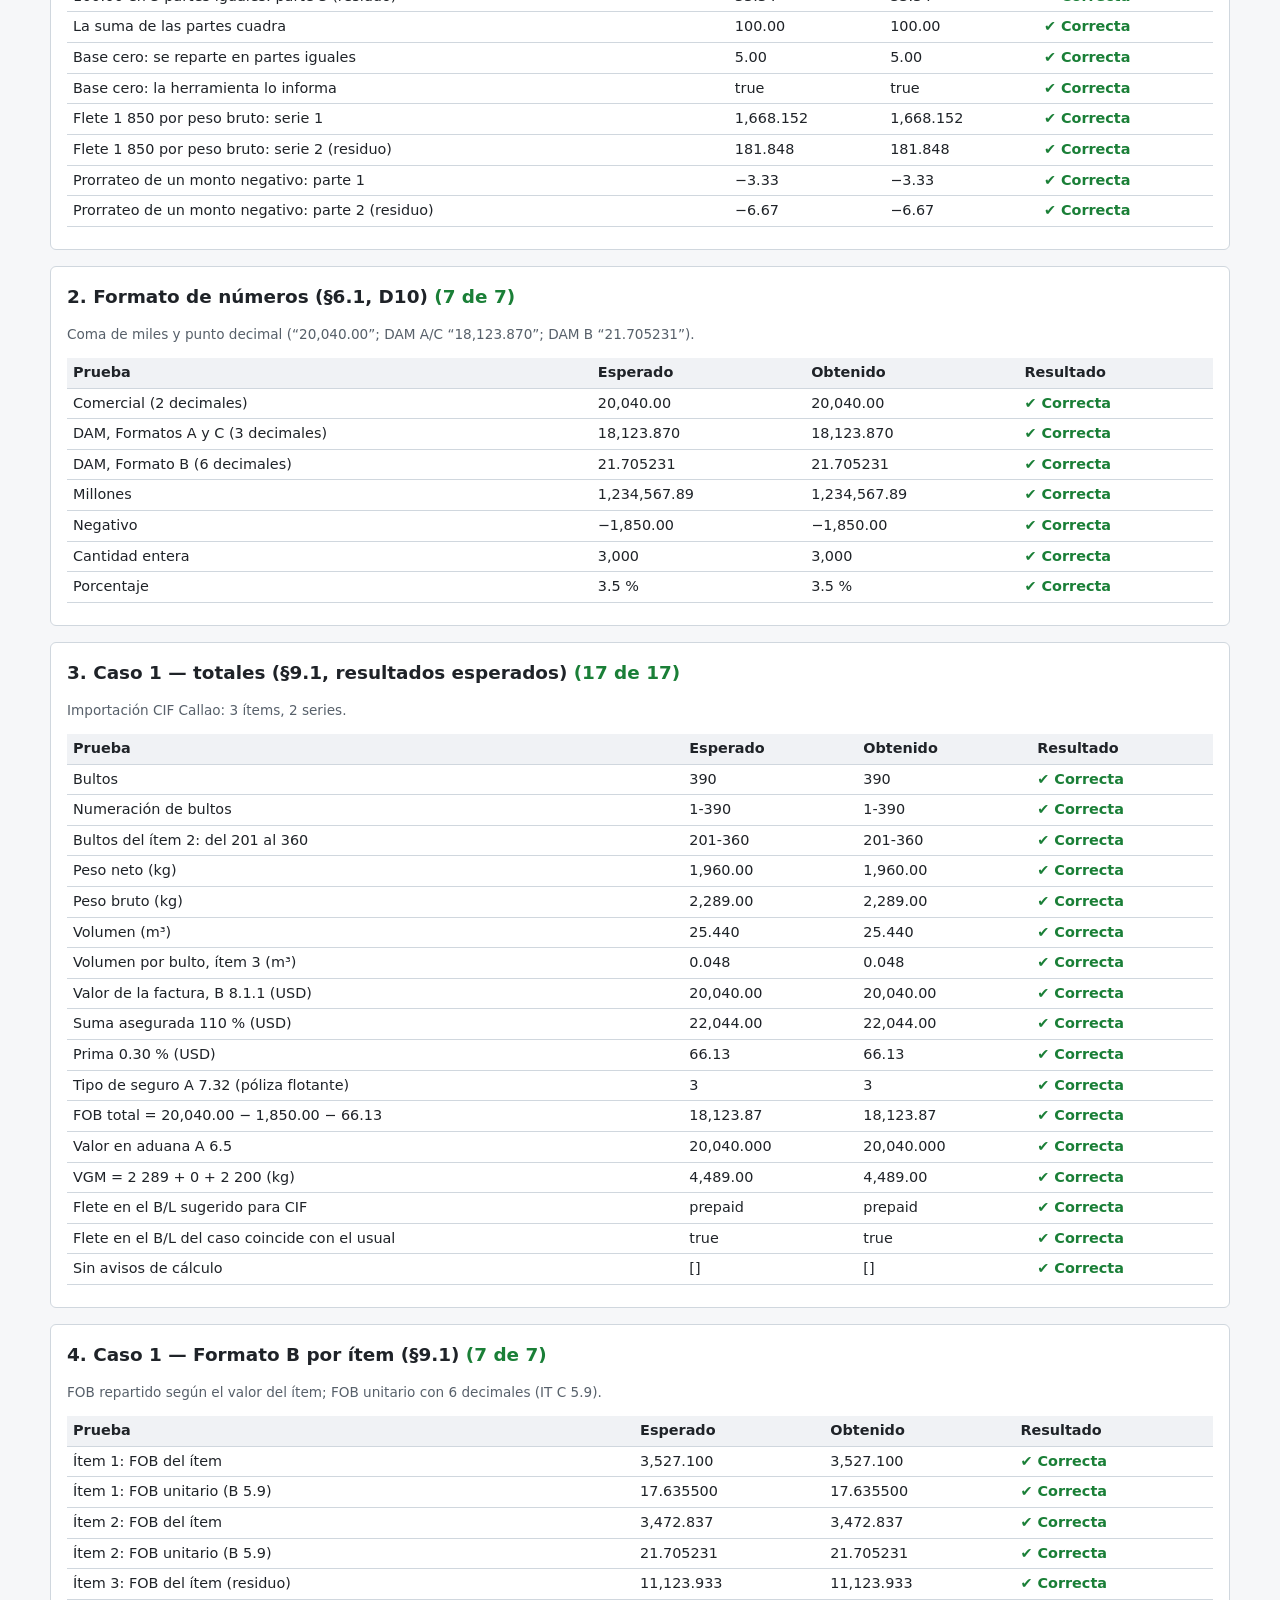
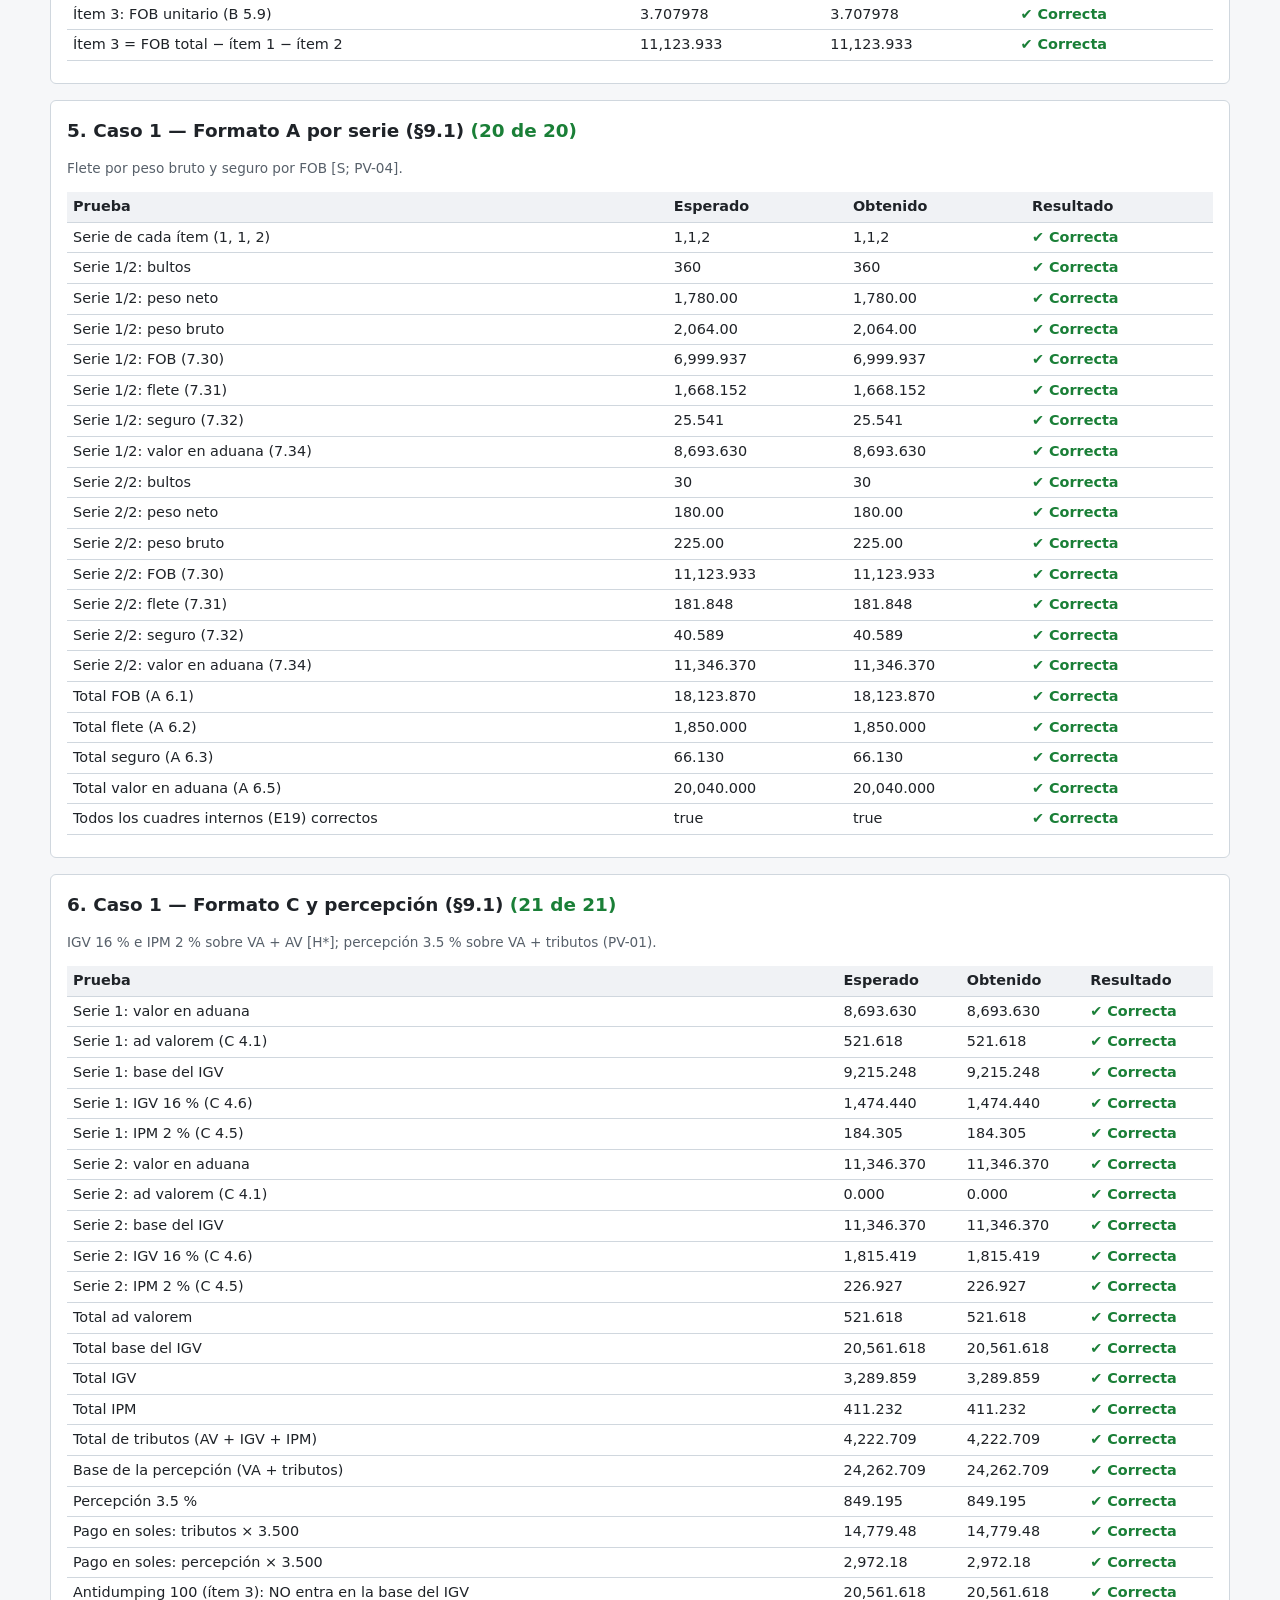
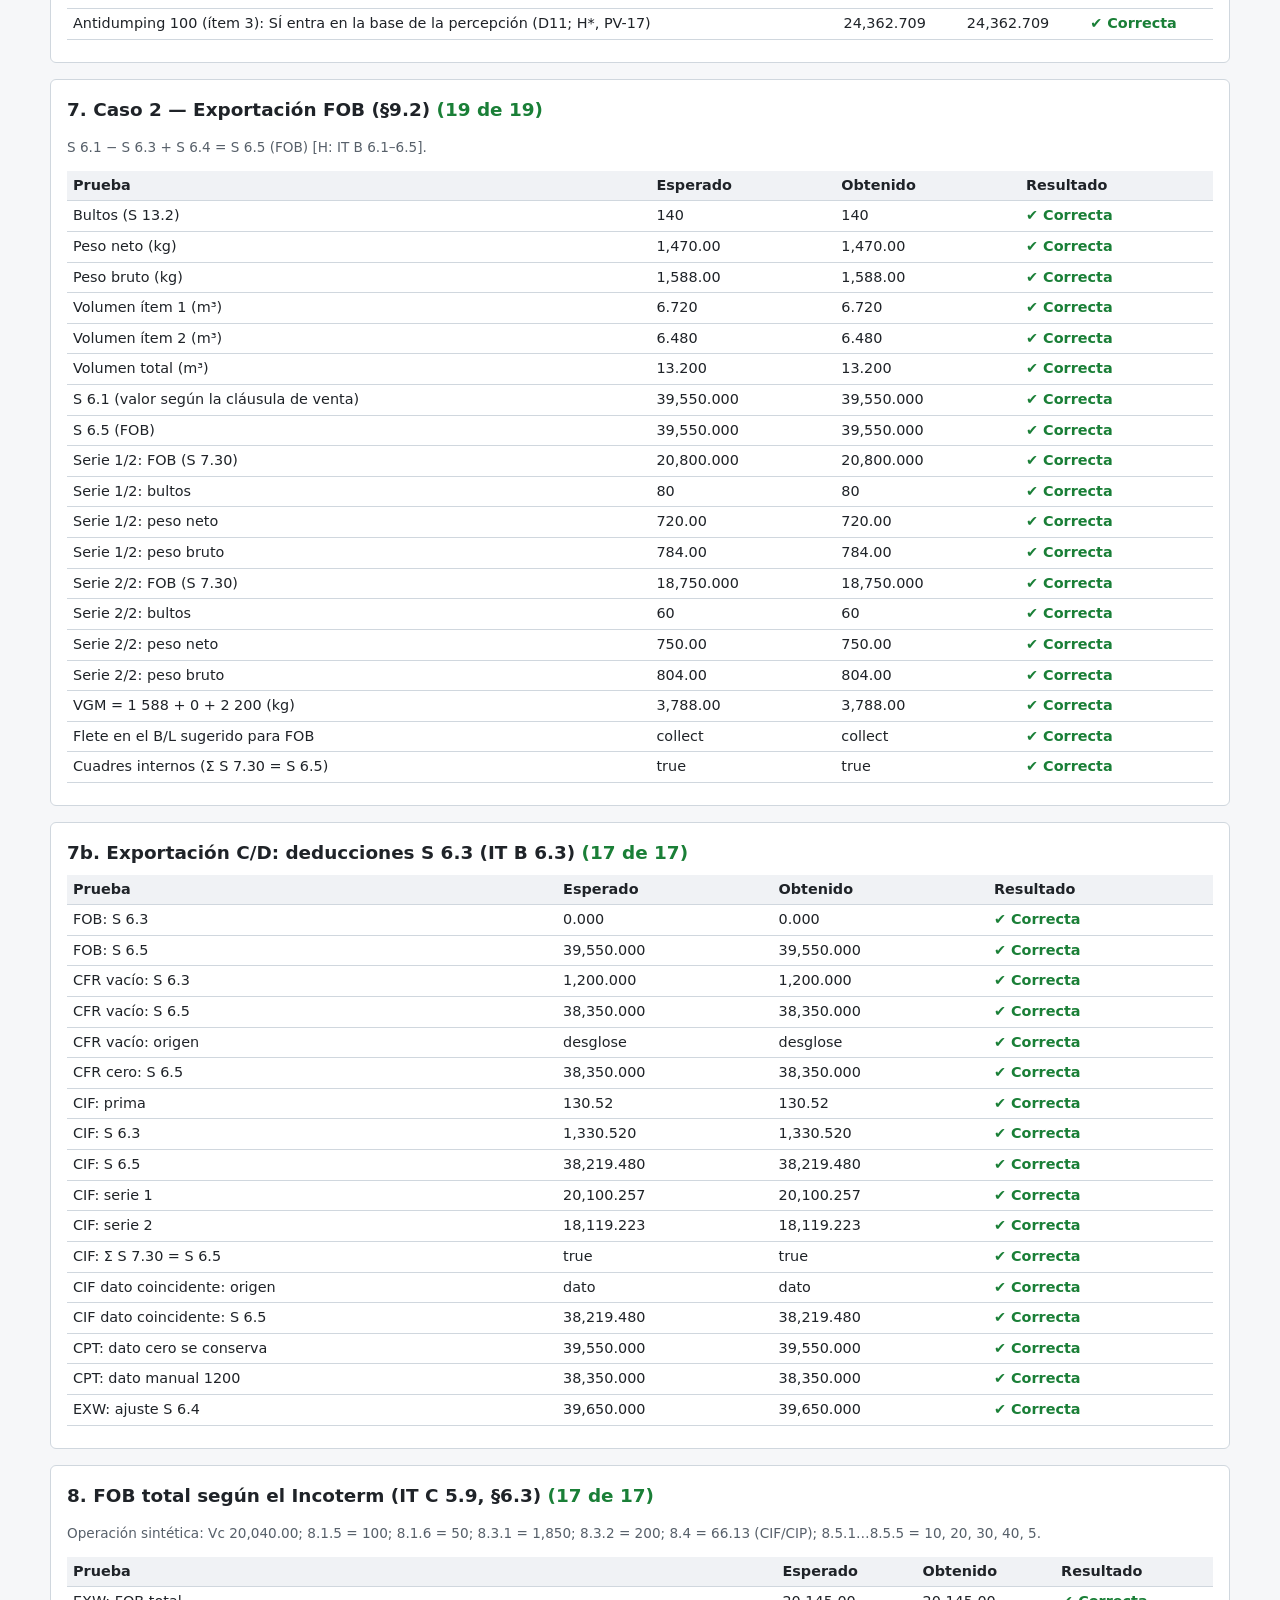
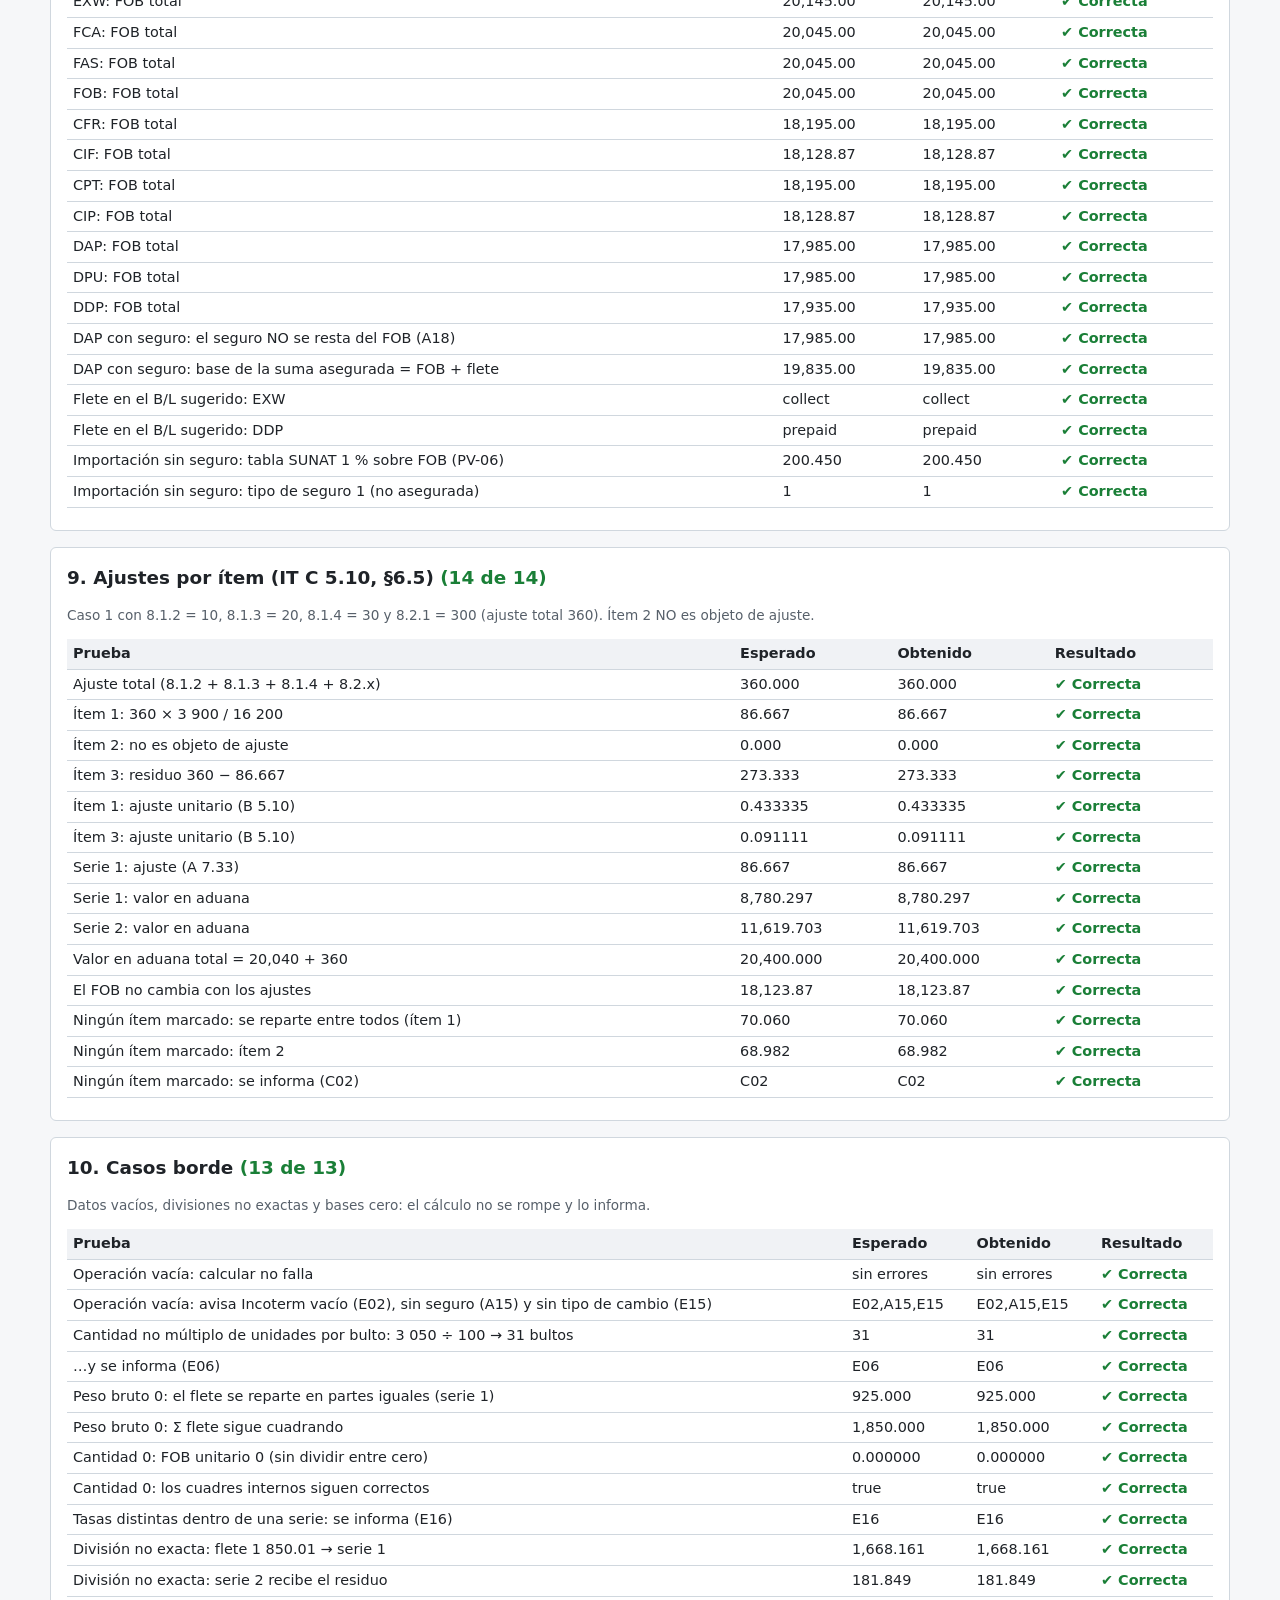
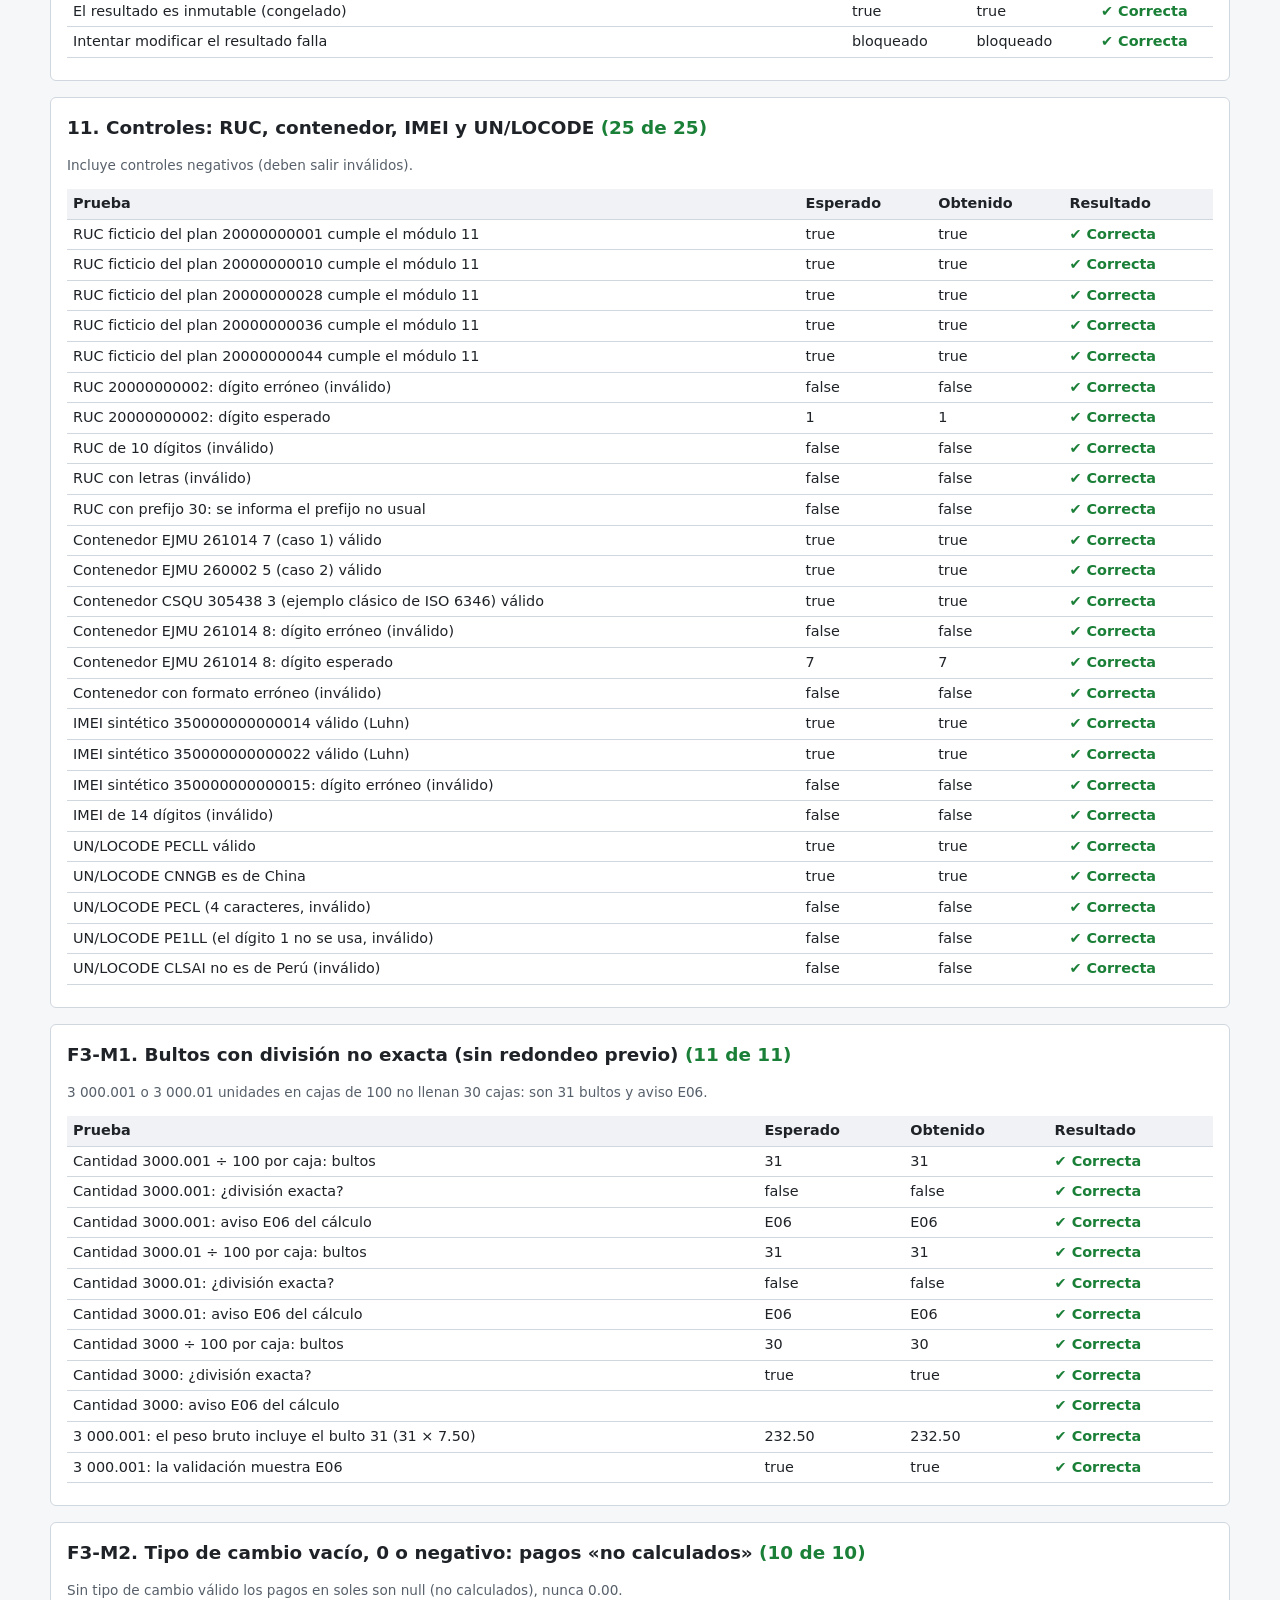
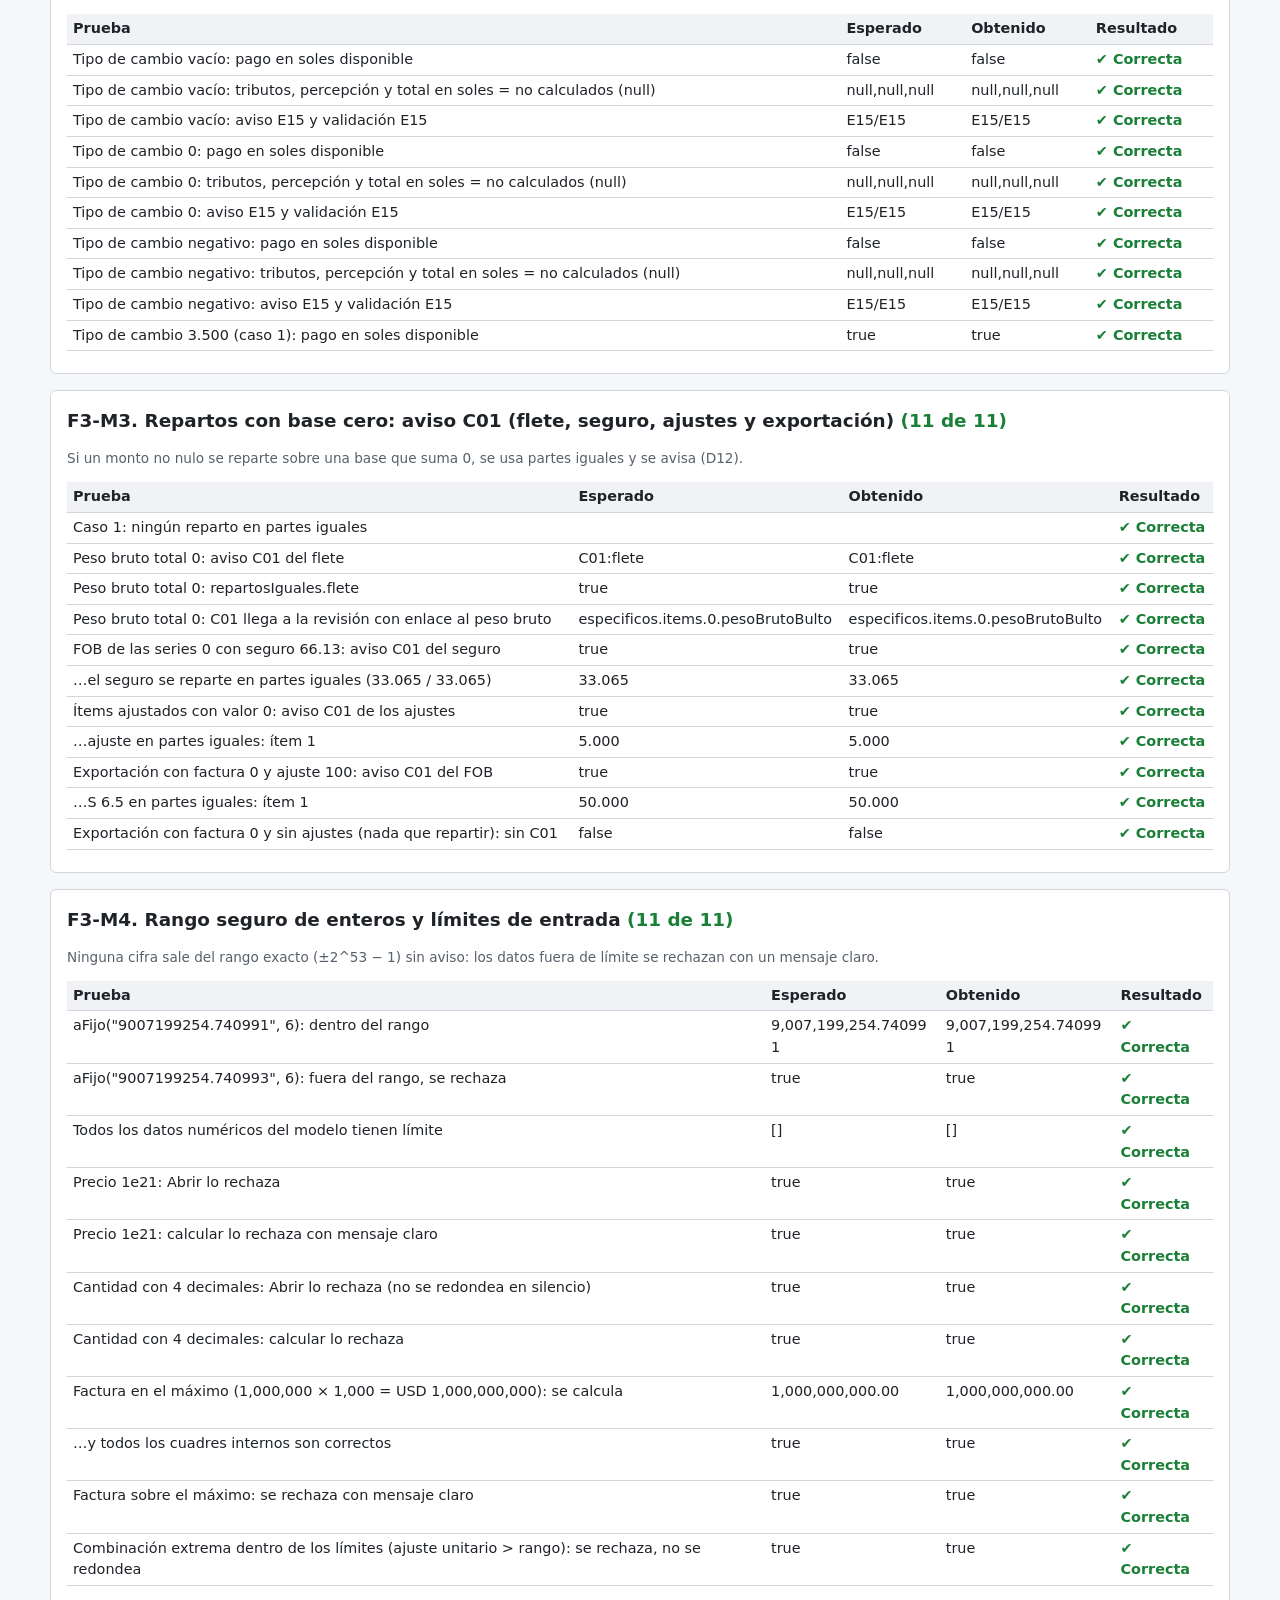
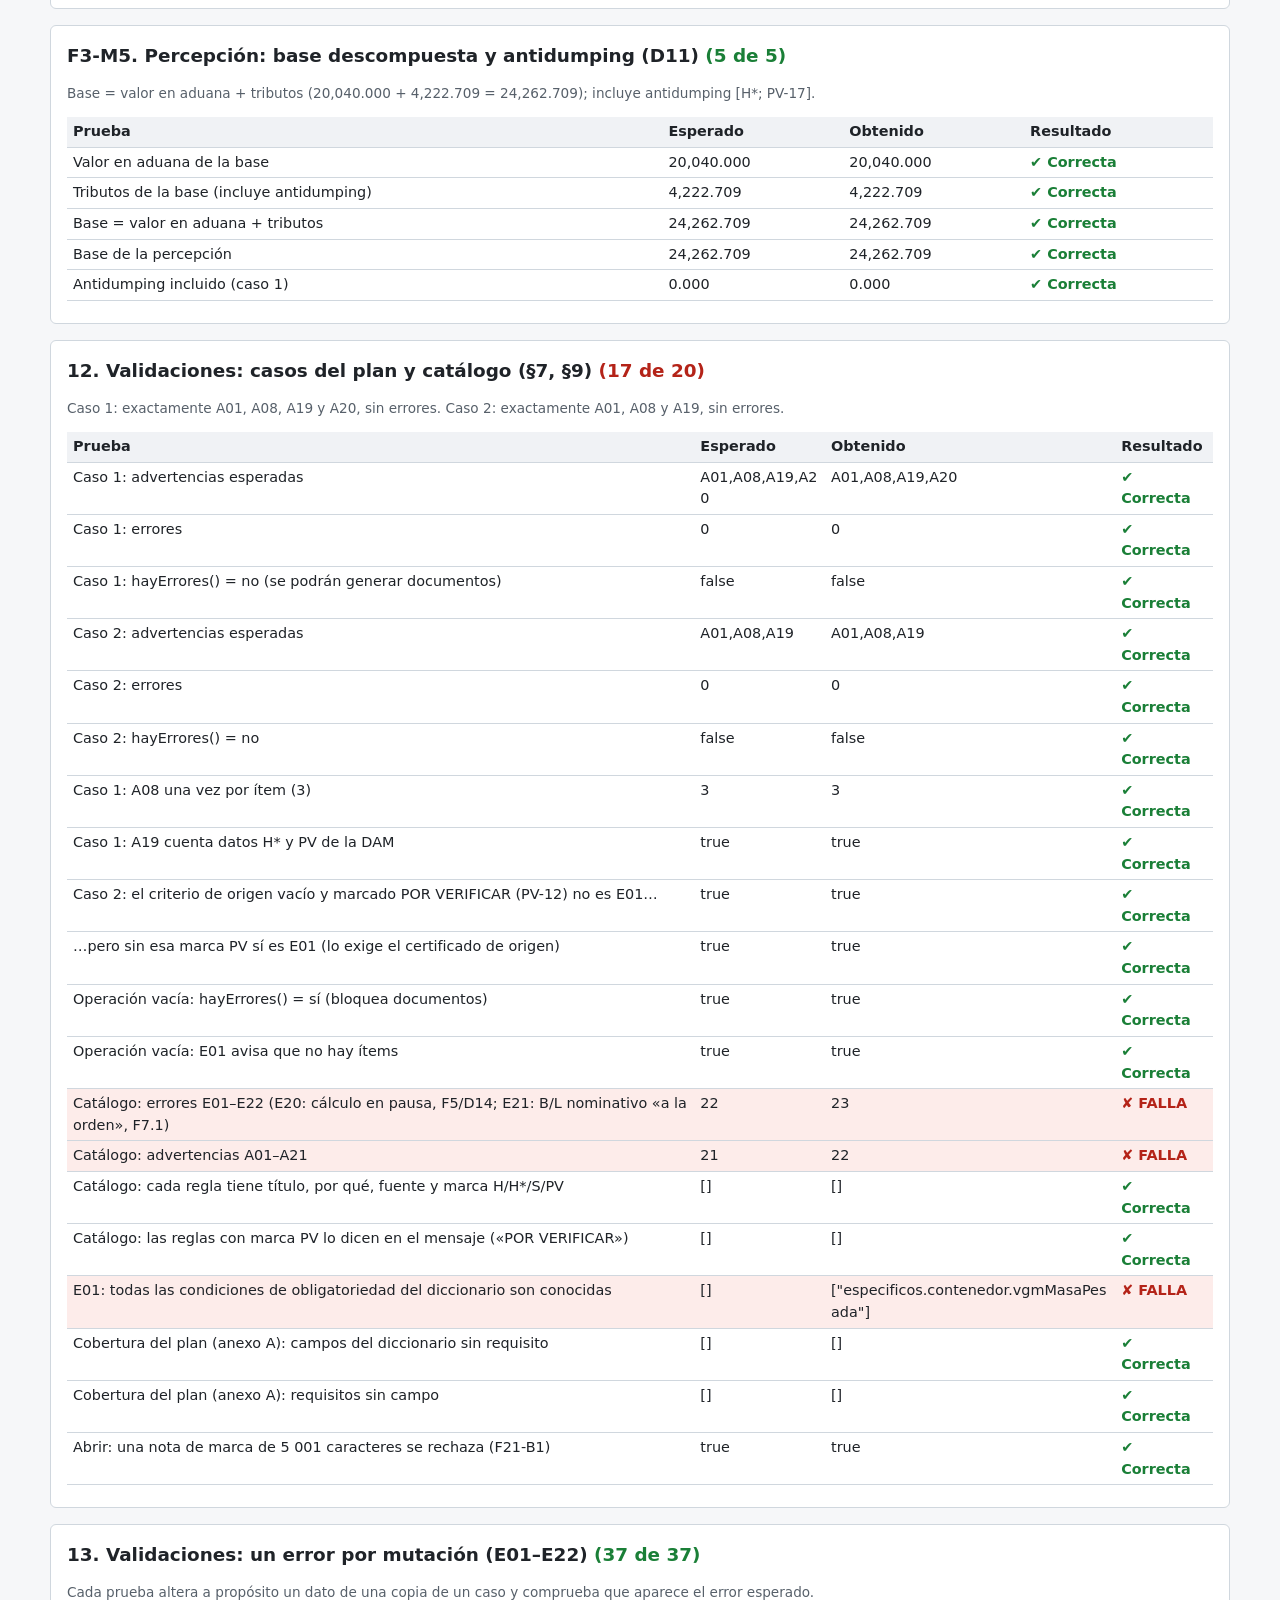
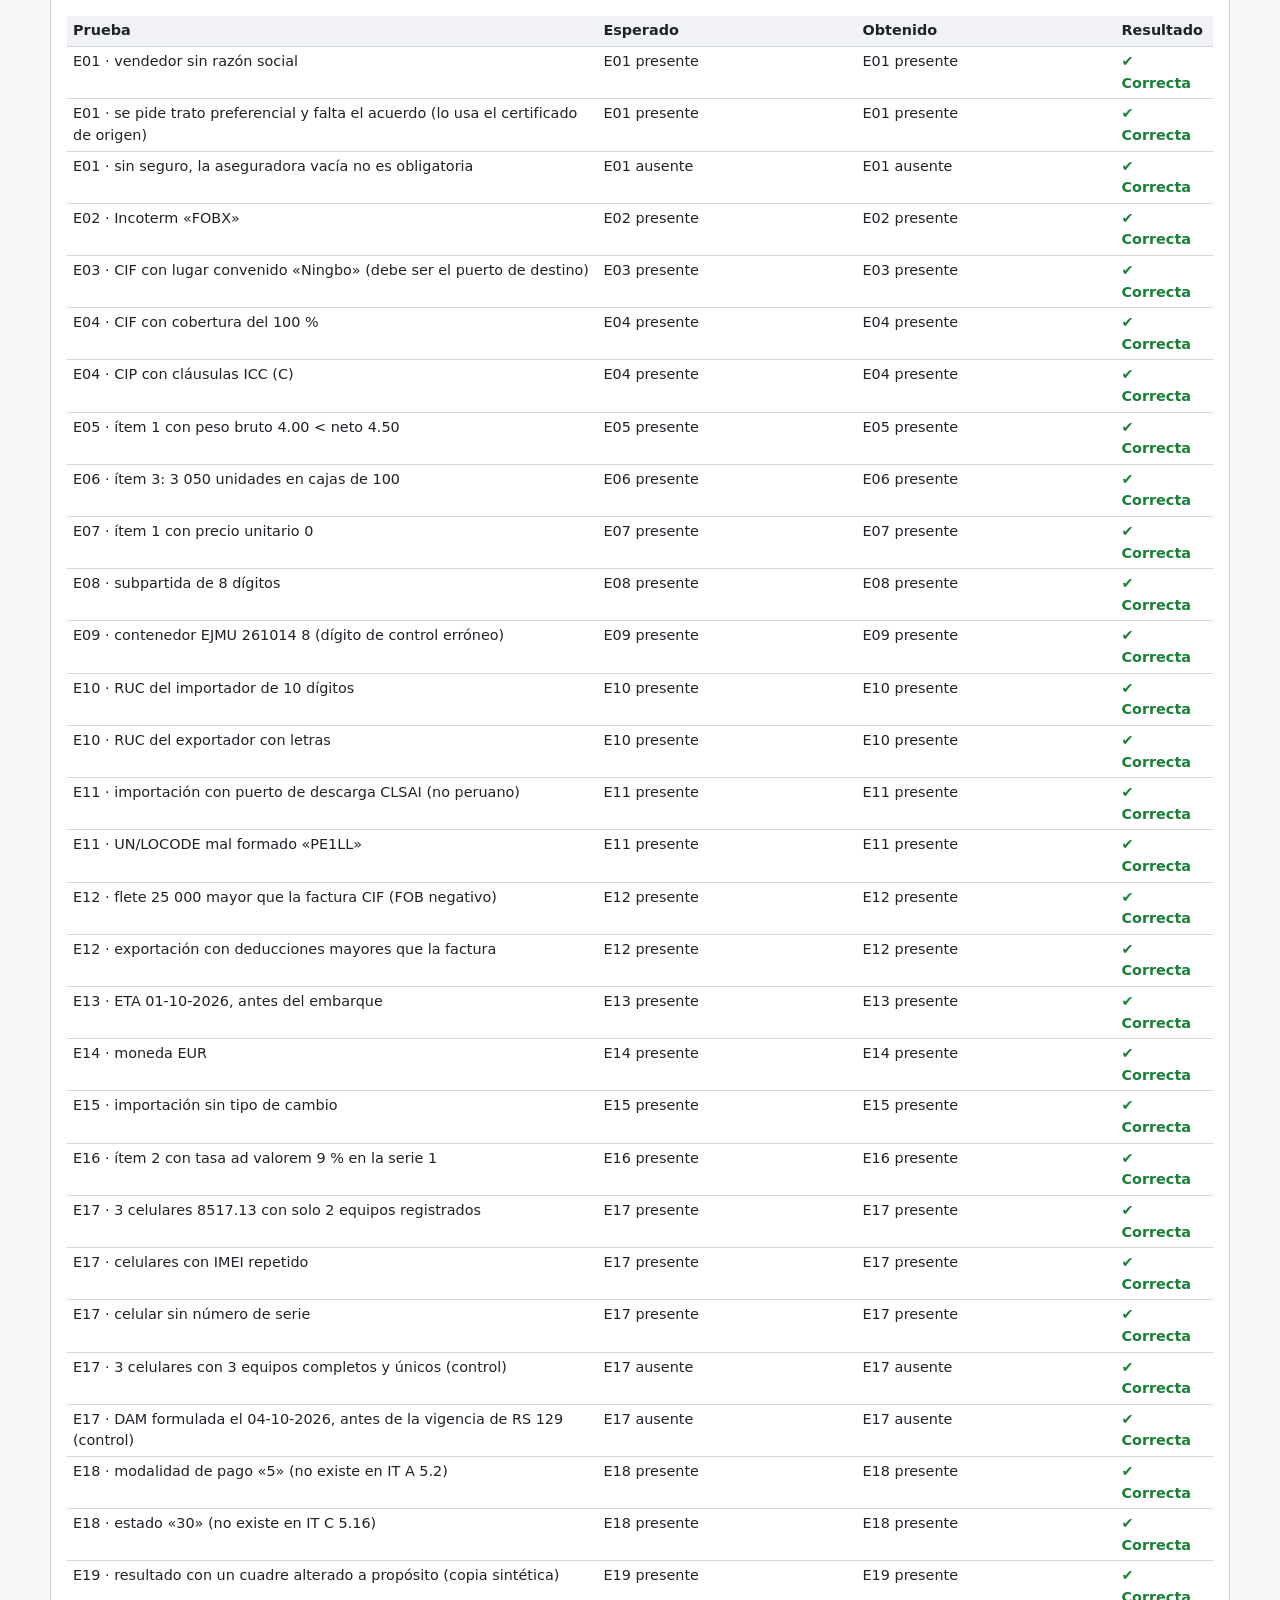
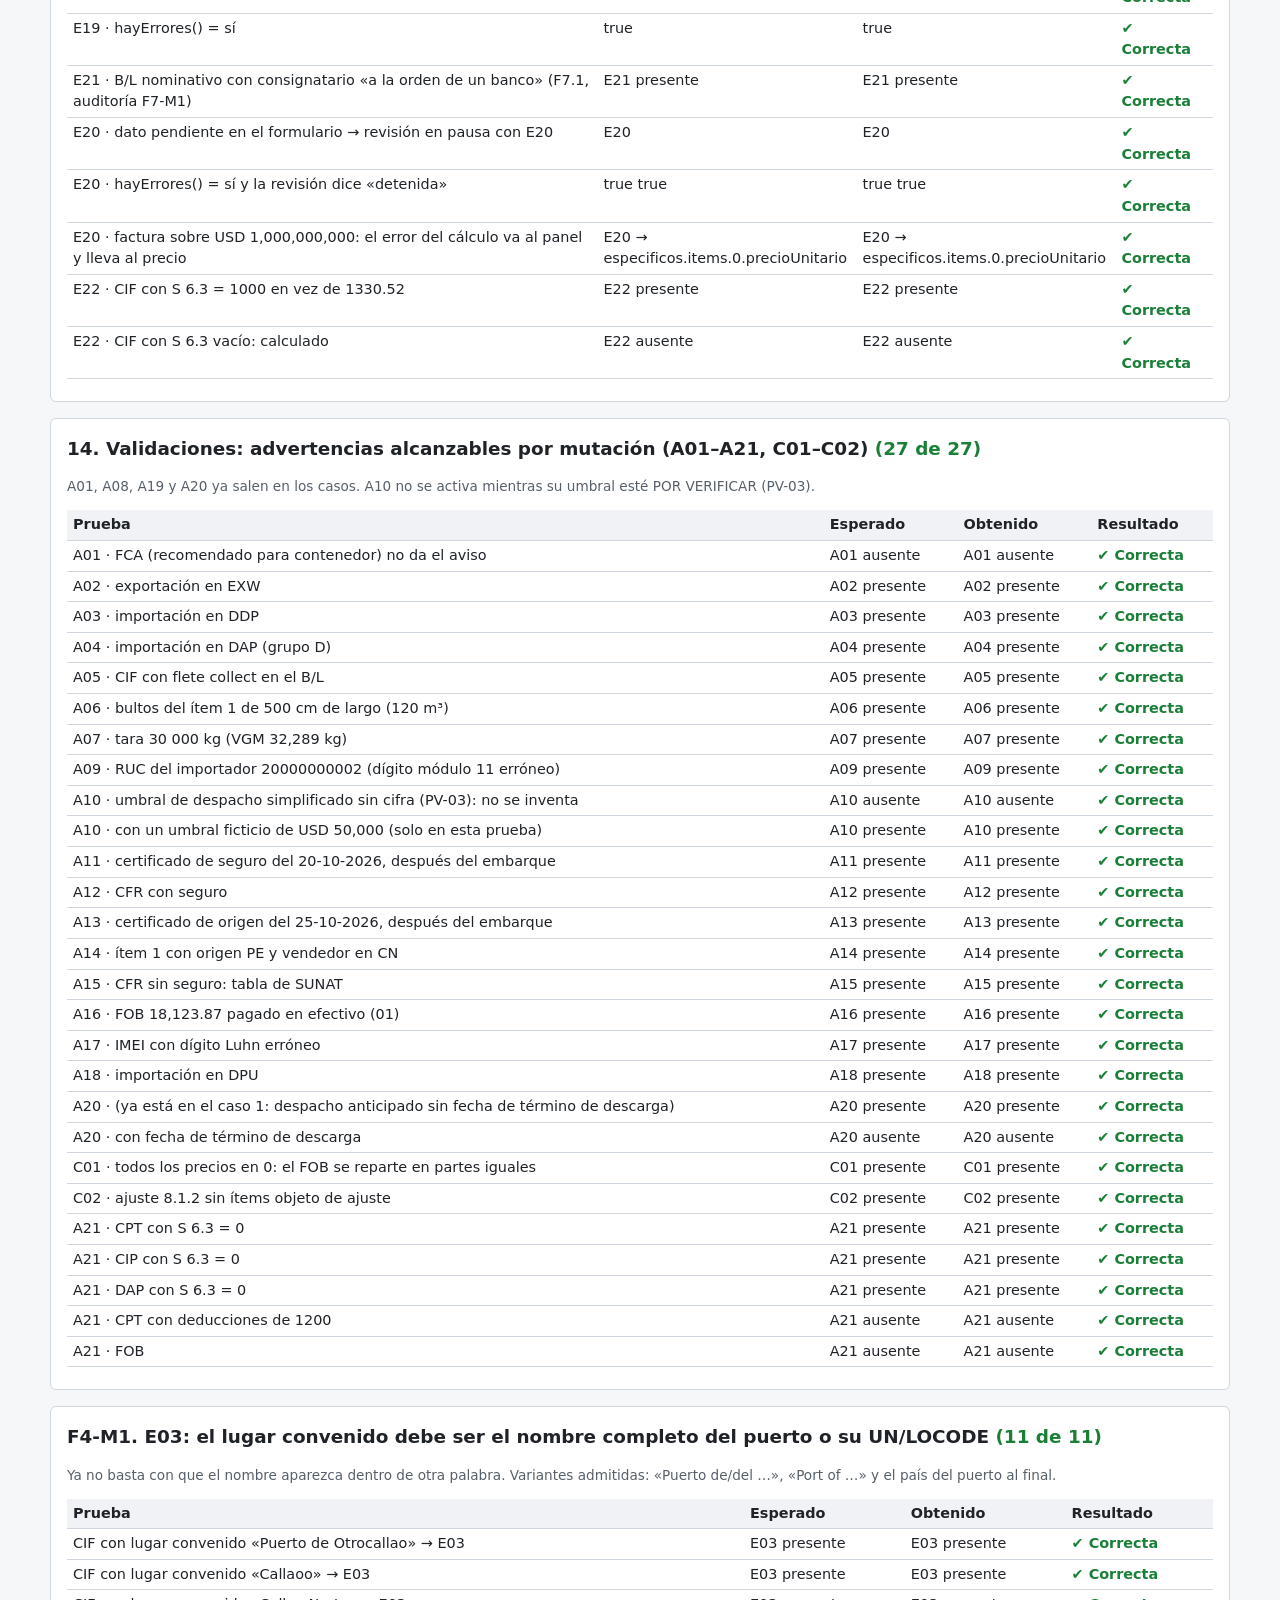
==== commit 93a8c1d7: "C3: corrige el caso AA4 FINAL (RUC ficticios, subpartida por verificar, S 6.3 calculado) y lo añade " ====
--- a/pruebas.html
+++ b/pruebas.html
@@ -475,34 +475,6 @@
       op2.especificos.items[0].cantidad = 0.001; op2.especificos.items[0].unidadesPorBulto = 0.001;
       prueba("Combinación extrema dentro de los límites (ajuste unitario > rango): se rechaza, no se redondea", "true",
         String(/rango que la herramienta calcula con exactitud/.test(lanza(function () { Calculos.calcular(op2); }))));
-    })();
-
-    grupo("P1-4. Signo y rangos de entrada");
-    (function () {
-      var o = ejemplo("caso1"); o.especificos.valoracion.flete = -100;
-      prueba("Abrir: flete negativo", "true", String(/valoracion\.flete: el valor -100 es negativo/.test(Modelo.revisarArchivo(o))));
-      [["especificos.contenedor.tara", -2200], ["especificos.contenedor.estibaTrincaje", -1],
-        ["especificos.seguro.tasaPrimaPct", -0.3], ["especificos.seguro.pctTablaSunat", -1],
-        ["especificos.valoracion.expOtrosDeducibles", -1], ["especificos.items.0.tasaAV", -6]].forEach(function (p) {
-        var a = ejemplo("caso1"), ks = p[0].split("."), obj = a;
-        ks.slice(0, -1).forEach(function (k) { obj = obj[k]; }); obj[ks[ks.length - 1]] = p[1];
-        prueba("Abrir: negativo en " + p[0], "true", String(/es negativo/.test(Modelo.revisarArchivo(a))));
-      });
-      o = ejemplo("caso1"); o.generales.comercial.pagoDiferido.porcentaje = 101;
-      prueba("Pago diferido > 100 rechazado", "true", String(/supera el máximo de 100/.test(Modelo.revisarArchivo(o))));
-      o.generales.comercial.pagoDiferido.porcentaje = 100;
-      prueba("Pago diferido 100 permitido", "", Modelo.revisarArchivo(o));
-      o = ejemplo("caso1"); o.especificos.contenedor.tara = -2200;
-      prueba("Calcular rechaza tara negativa", "true", String(/Dato fuera de rango en especificos\.contenedor\.tara/.test(lanza(function () { Calculos.calcular(o); }))));
-      o.especificos.contenedor.tara = 2200; o.especificos.valoracion.flete = -100;
-      var e; try { Calculos.calcular(o); } catch (err) { e = err; }
-      var rv = Validaciones.revisionDetenida([Validaciones.problemaDeCalculo(e)]);
-      prueba("E20 señala el dato flete", "E20 → especificos.valoracion.flete", rv.hallazgos[0].id + " → " + rv.hallazgos[0].rutas[0]);
-      prueba("Formulario: flete negativo rechazado", "true", String(!!Formulario.parsearNumero("-100", "flete").error));
-      prueba("Formulario: tipoCambio negativo sigue hasta E15", -3.5, Formulario.parsearNumero("-3.5", "tipoCambio").valor);
-      prueba("0,500 no se interpreta como 500", "true", String(!!Formulario.parsearNumero("0,500", "tasaPrimaPct").error));
-      prueba("12,345 son miles", 12345, Formulario.parsearNumero("12,345", "pesoBrutoBulto").valor);
-      prueba("1,234.5 son miles con decimal", 1234.5, Formulario.parsearNumero("1,234.5", "cantidad").valor);
     })();
 
     grupo("F3-M5. Percepción: base descompuesta y antidumping (D11)",
@@ -611,7 +583,6 @@
     mutacion("E05", "caso1", "ítem 1 con peso bruto 4.00 < neto 4.50", function (o) { o.especificos.items[0].pesoBrutoBulto = 4; });
     mutacion("E06", "caso1", "ítem 3: 3 050 unidades en cajas de 100", function (o) { o.especificos.items[2].cantidad = 3050; });
     mutacion("E07", "caso1", "ítem 1 con precio unitario 0", function (o) { o.especificos.items[0].precioUnitario = 0; });
-    mutacion("E07", "caso1", "ítem 1 con cantidad −5 (sigue E07)", function (o) { o.especificos.items[0].cantidad = -5; });
     mutacion("E08", "caso1", "subpartida de 8 dígitos", function (o) { o.especificos.items[0].subpartida = "8414.51.00"; });
     mutacion("E09", "caso1", "contenedor EJMU 261014 8 (dígito de control erróneo)", function (o) { o.especificos.contenedor.numero = "EJMU2610148"; });
     mutacion("E10", "caso1", "RUC del importador de 10 dígitos", function (o) { o.generales.partes.comprador.idFiscal = "2000000000"; });
@@ -858,7 +829,6 @@
         return !fi.querySelector(".cf-cab .marca") || !fi.querySelector(".btn-ayuda[aria-controls]");
       })));
       var c1 = formularioDe(ejemplo("caso1"));
-      prueba("La pista del flete incluye mín. 0", "true", String(/mín\. 0/.test(c1.fila("especificos.valoracion.flete").querySelector(".cf-pista").textContent)));
       var porItem = DICCIONARIO.campos.filter(function (c) { return c.ruta.indexOf("items[]") !== -1; }).length;
       prueba("Caso 1 (3 ítems): controles = generales + 3 × campos de ítem", String(esperadas.length - porItem + 3 * porItem), String(c1.rutas().length));
       prueba("Listas cerradas → selector con «código — texto» (modalidad de pago)", "SELECT · 2 — Pago a crédito",
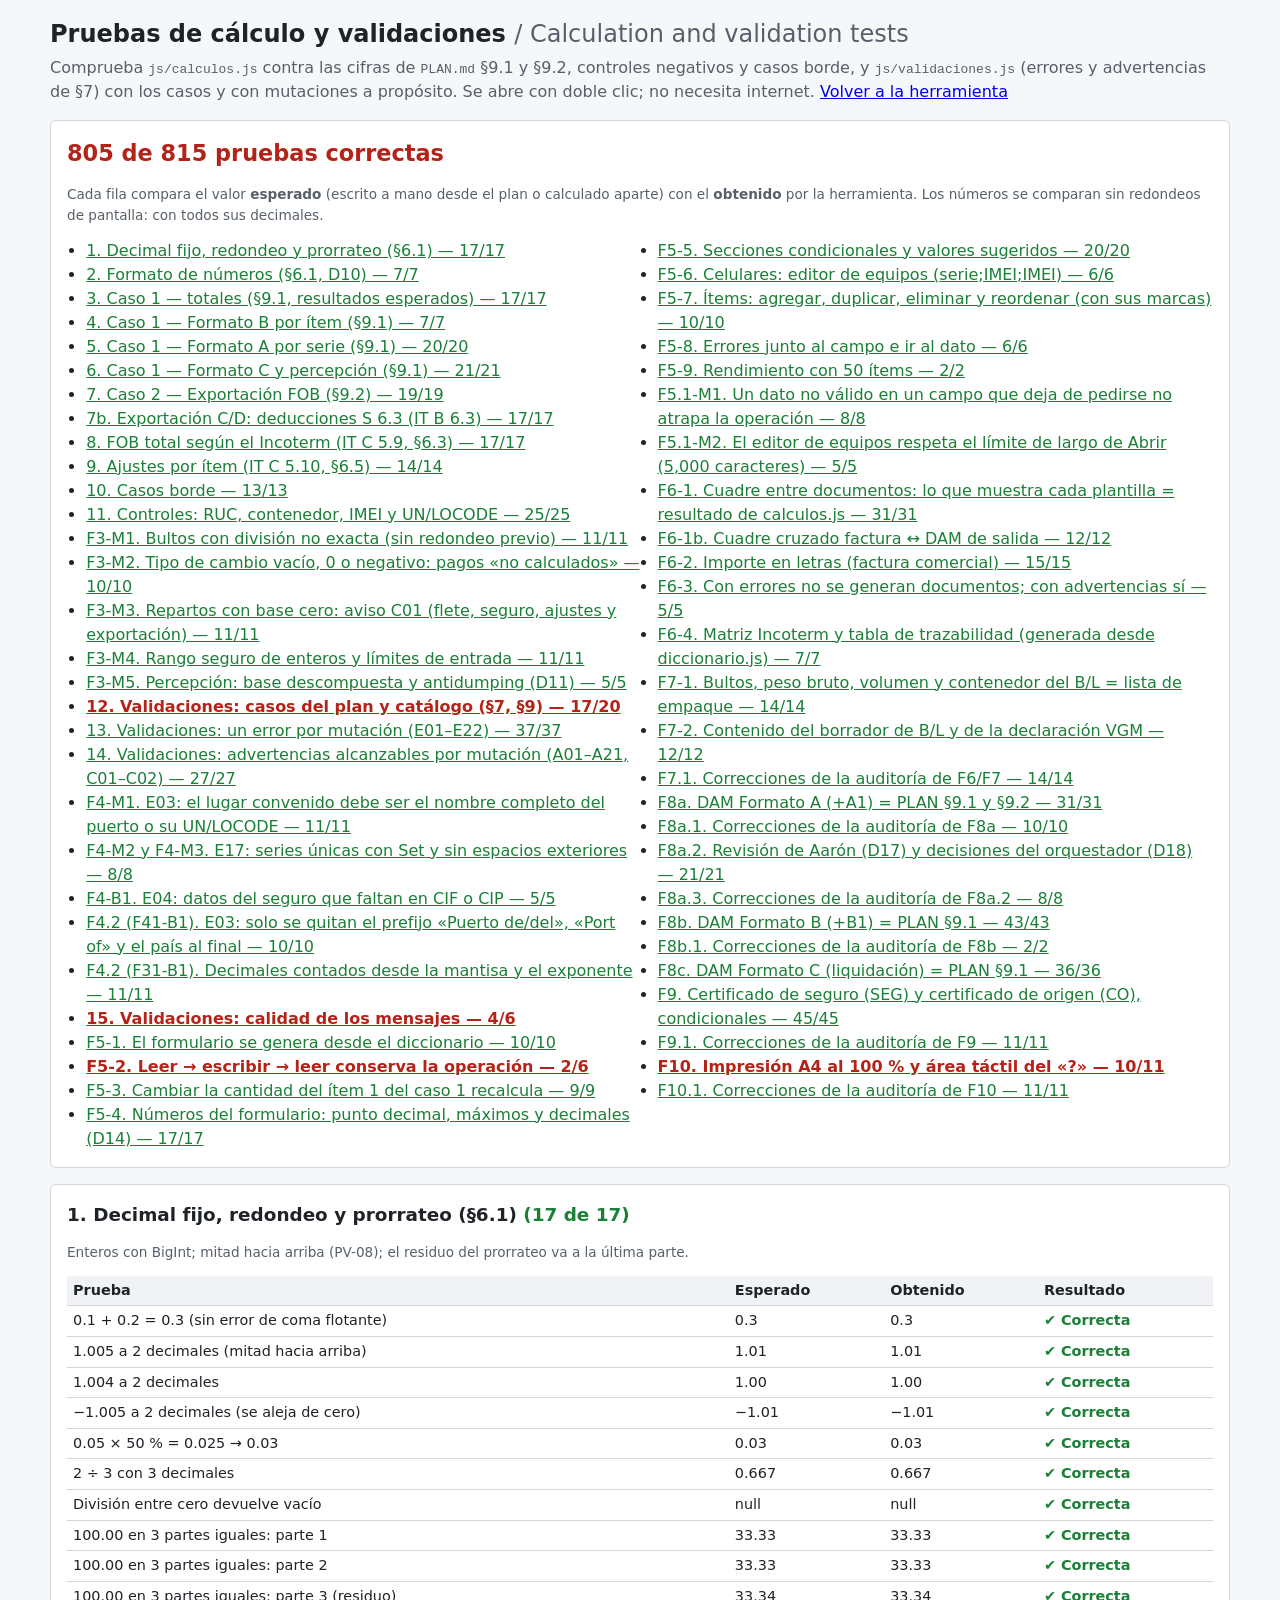
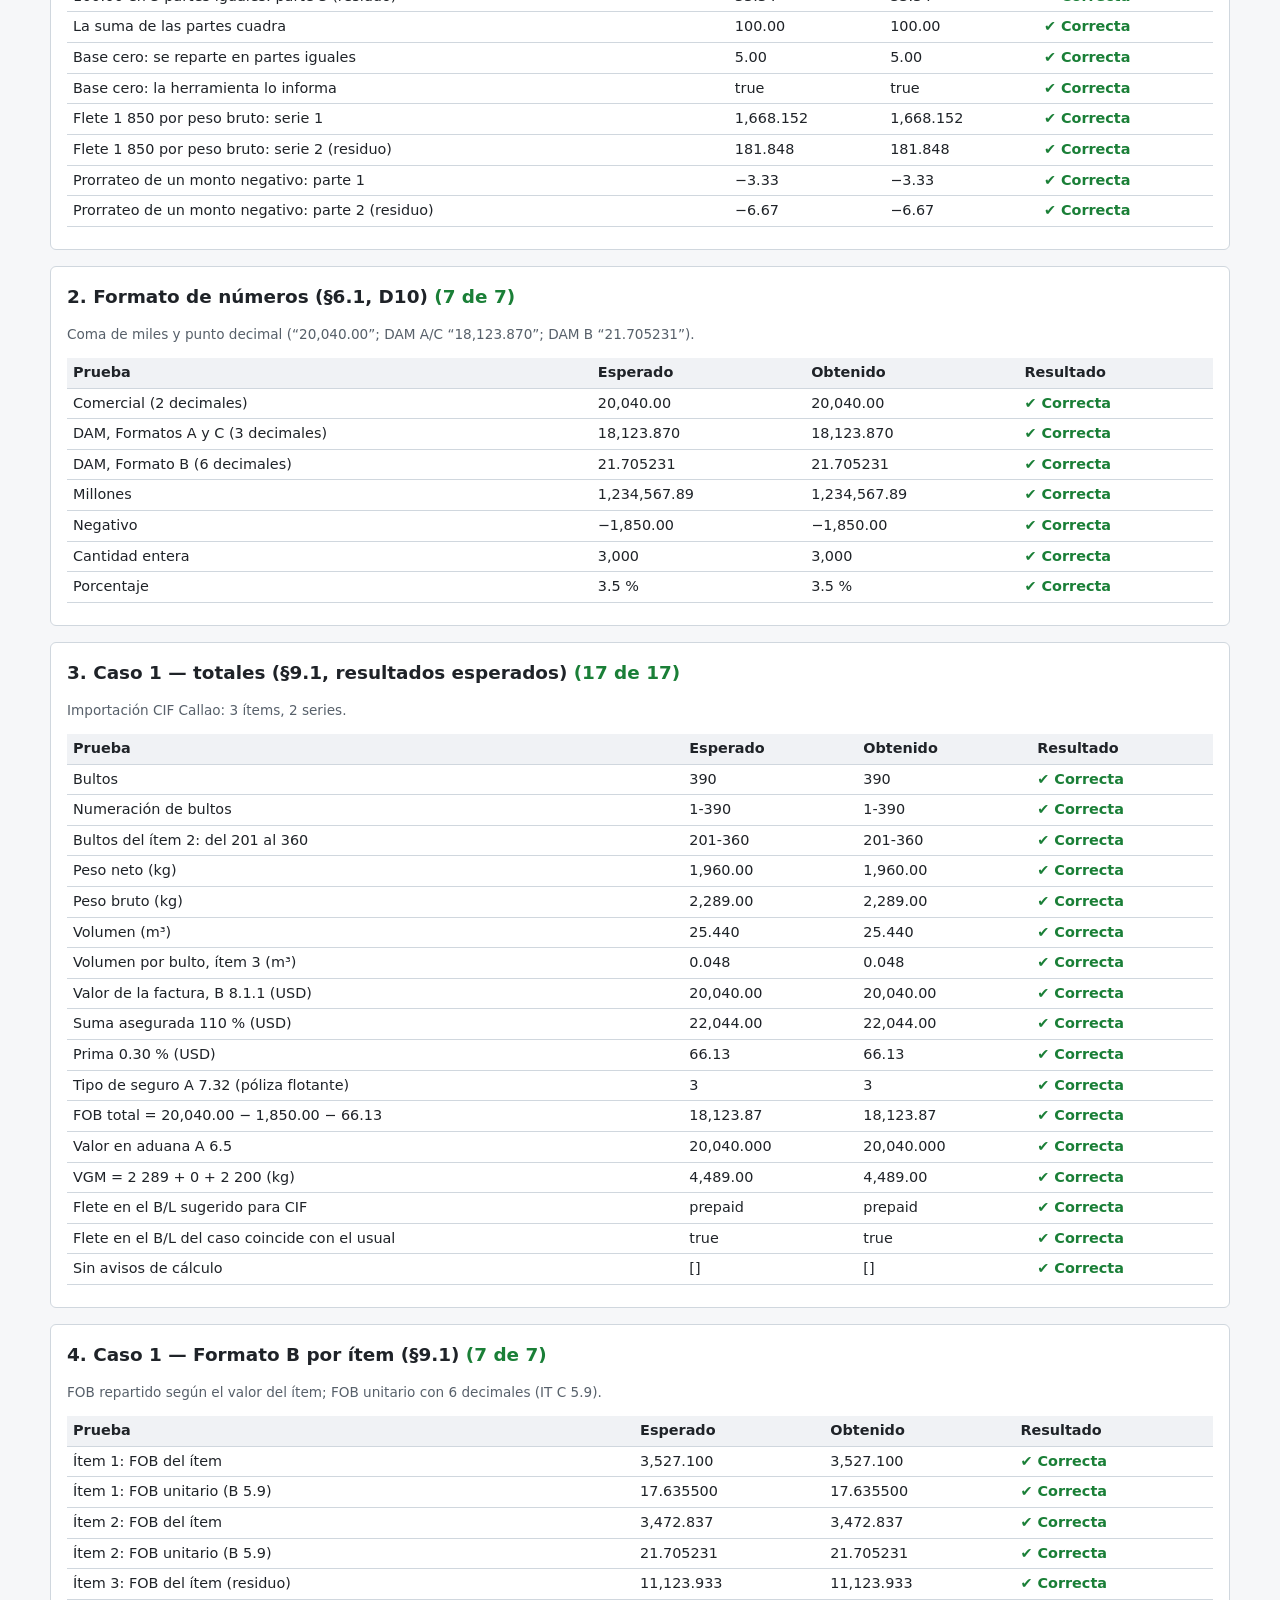
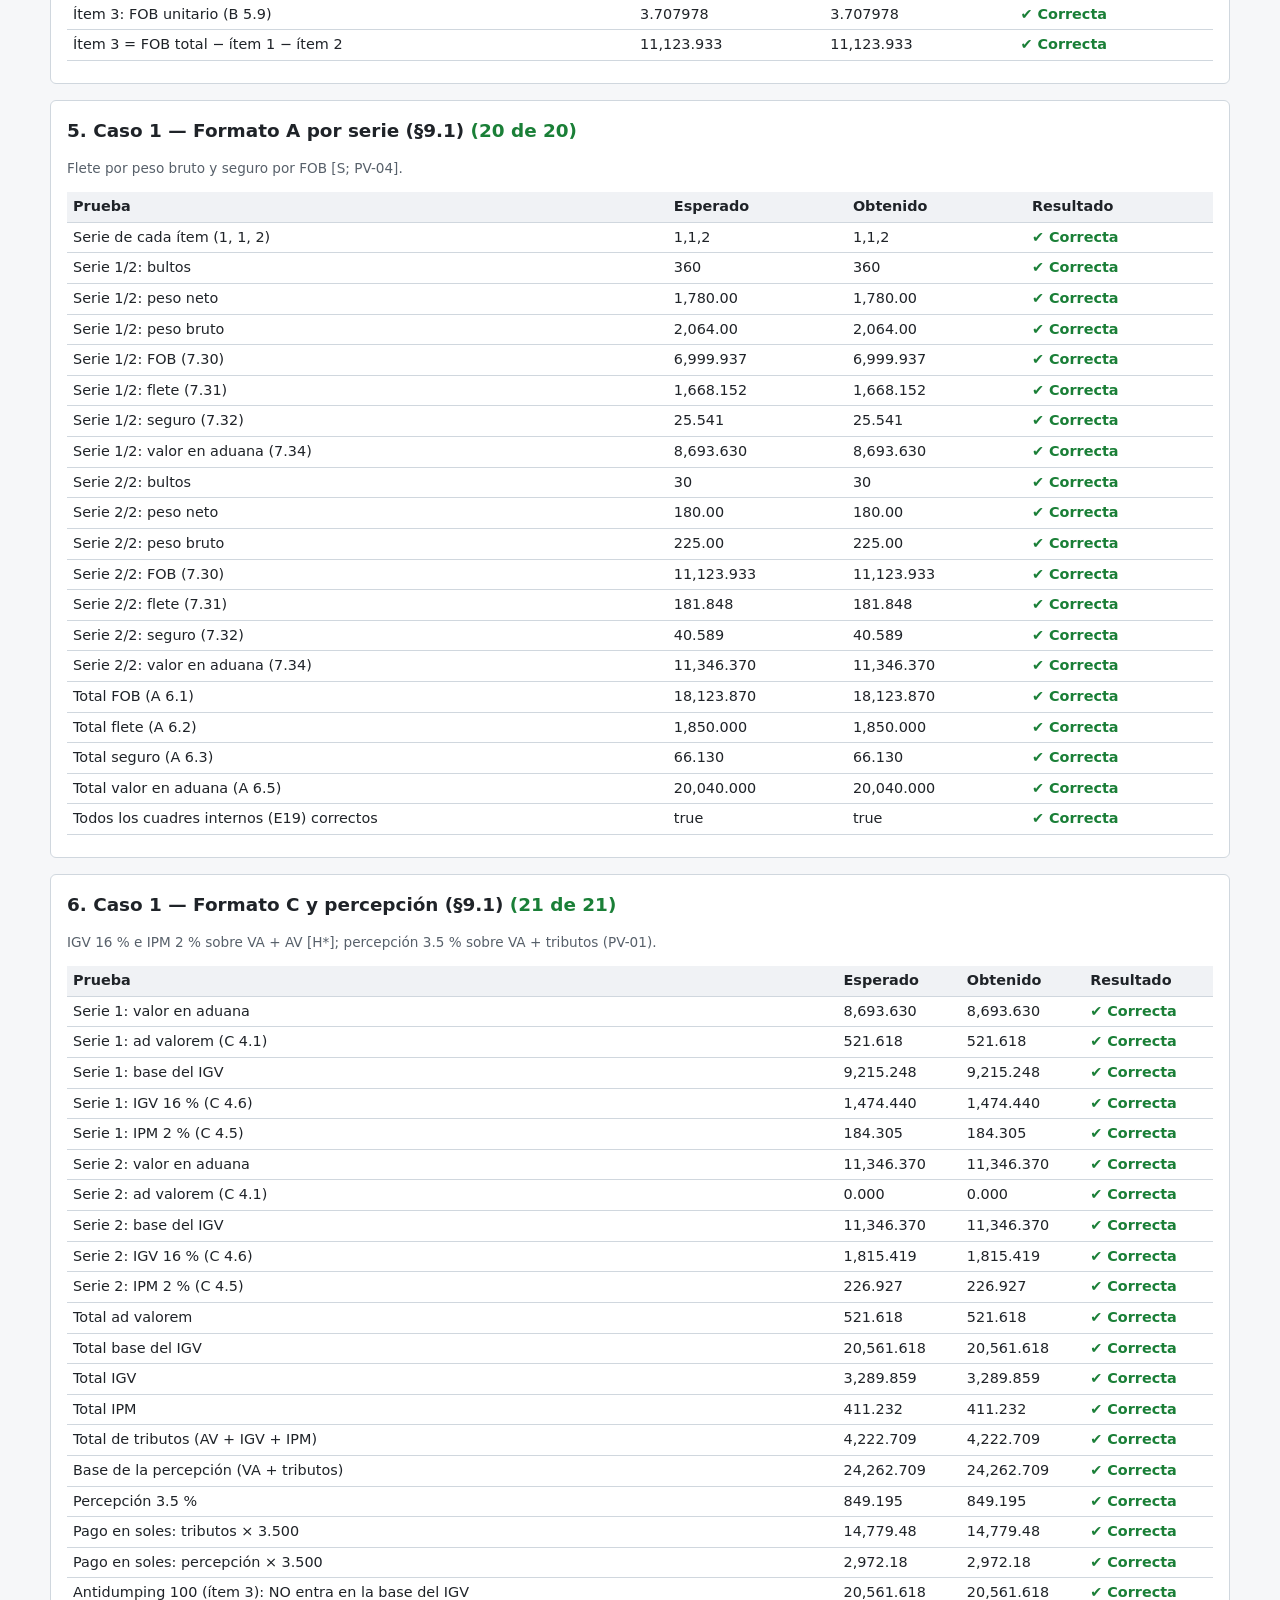
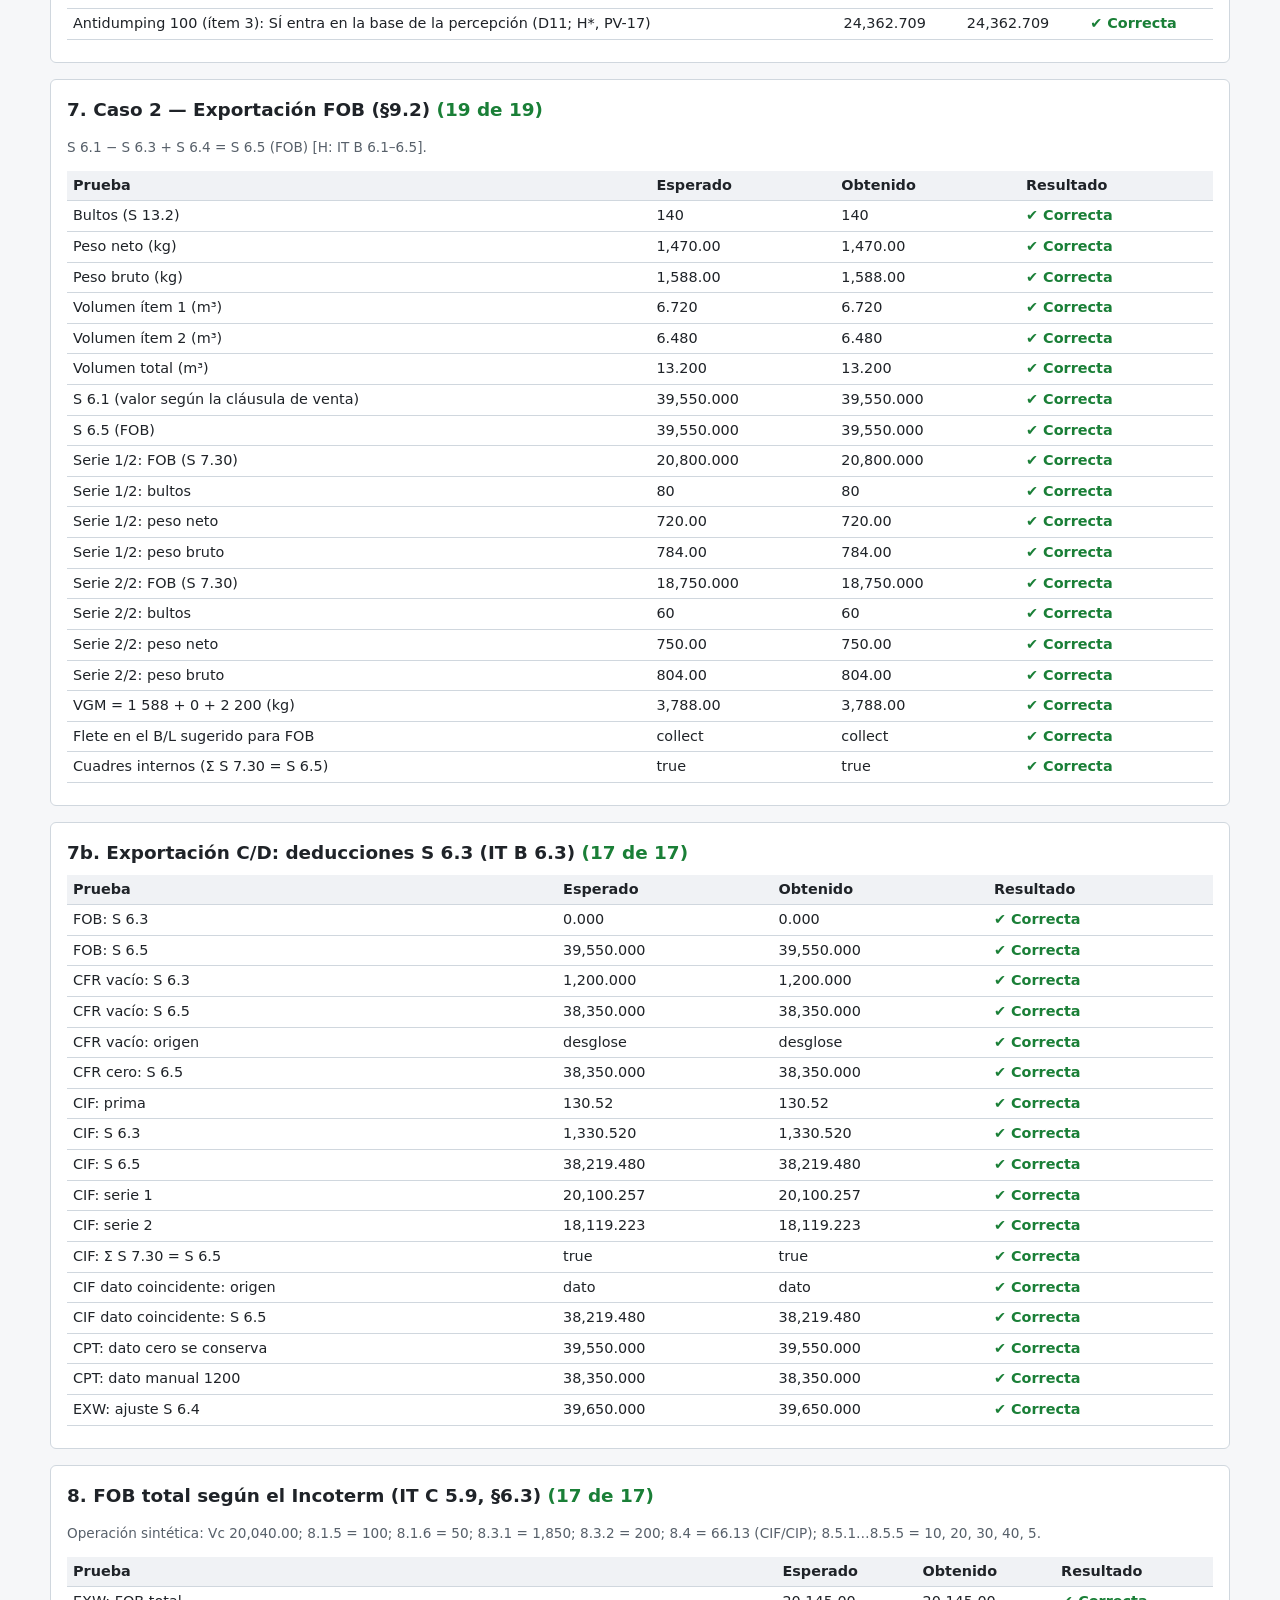
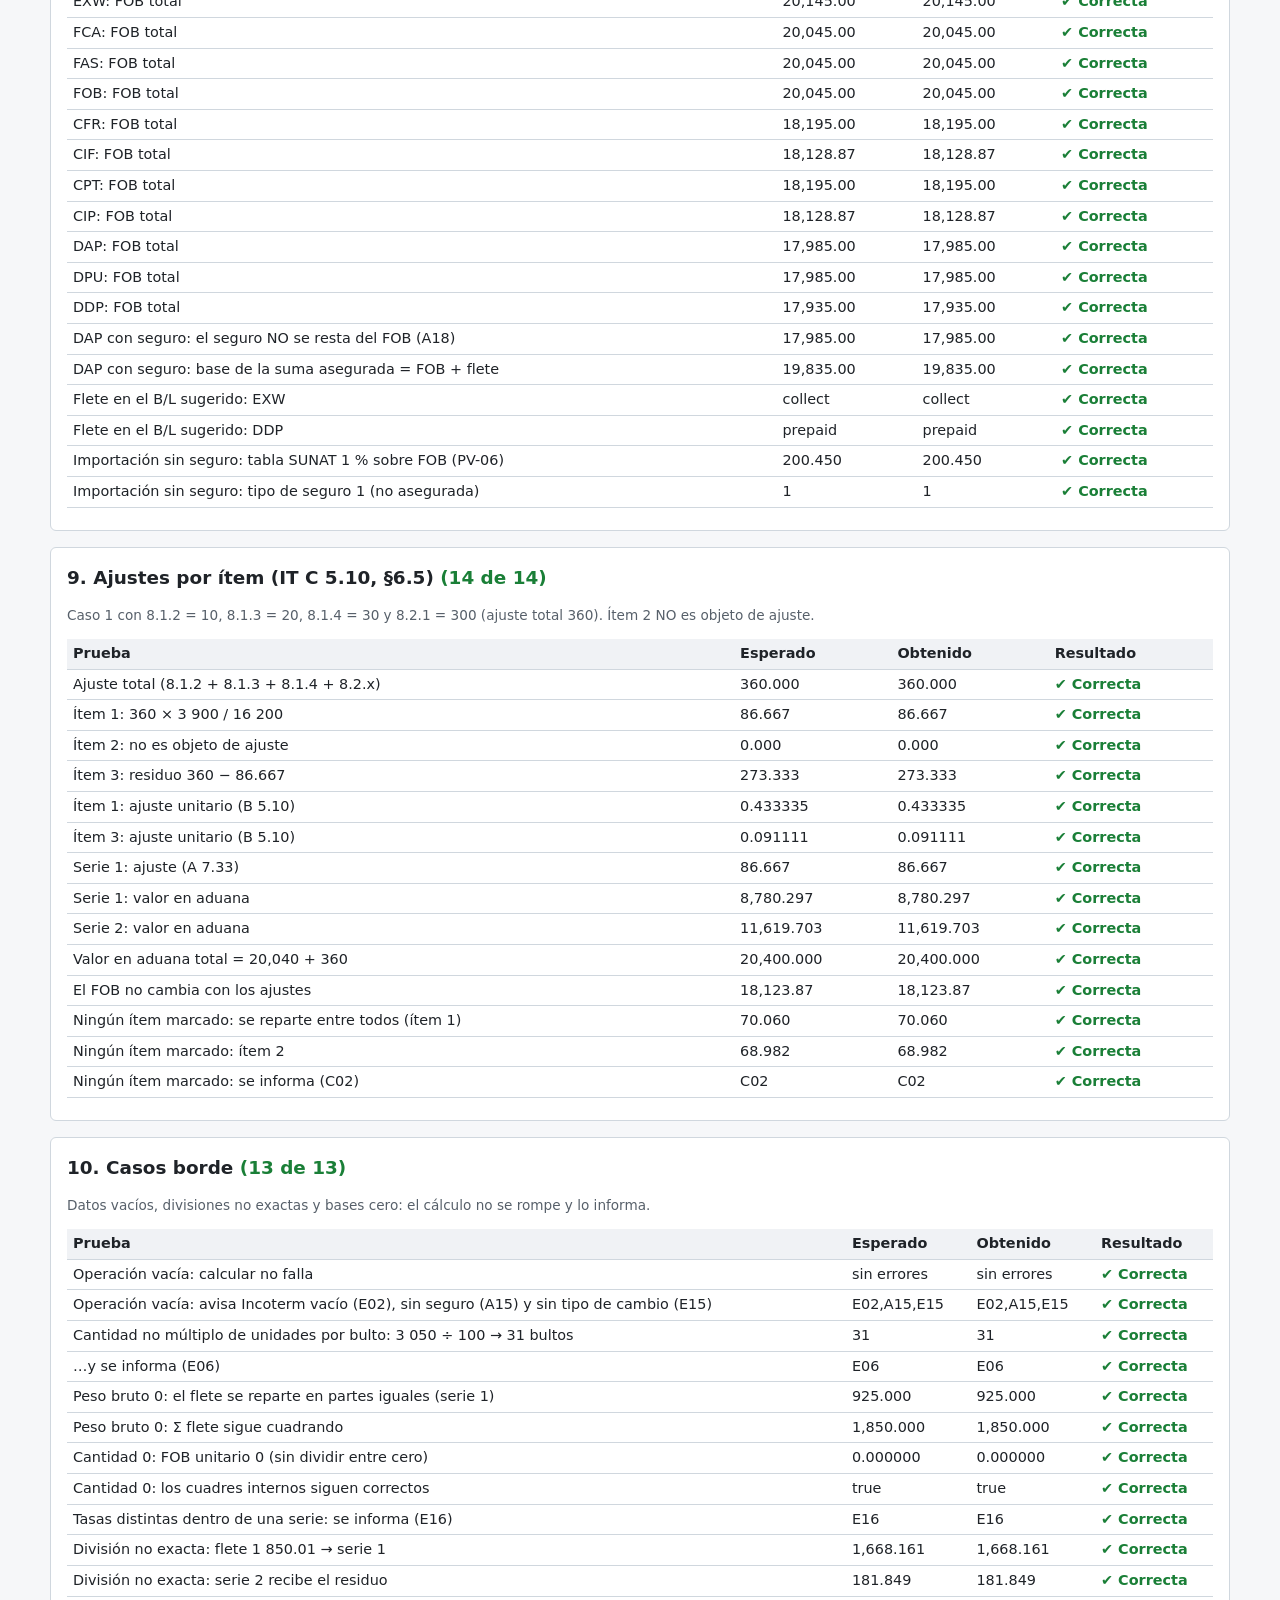
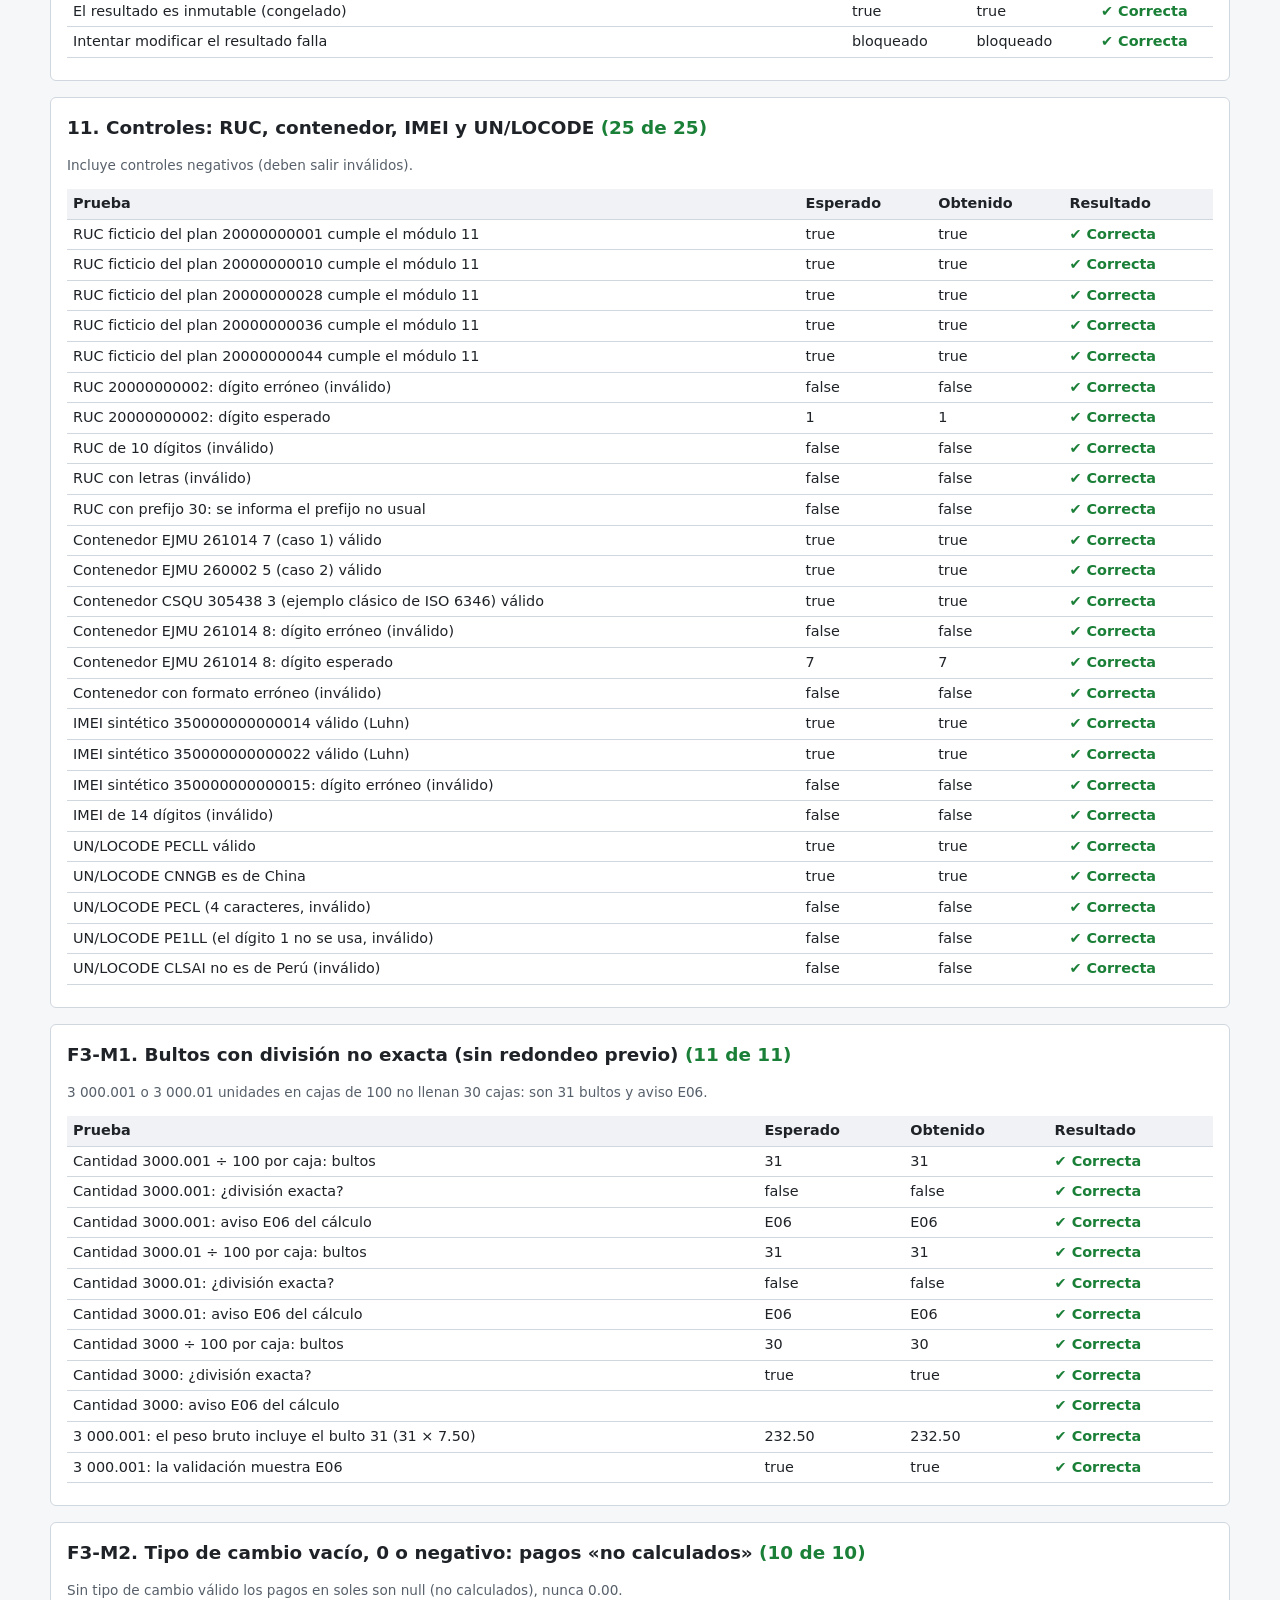
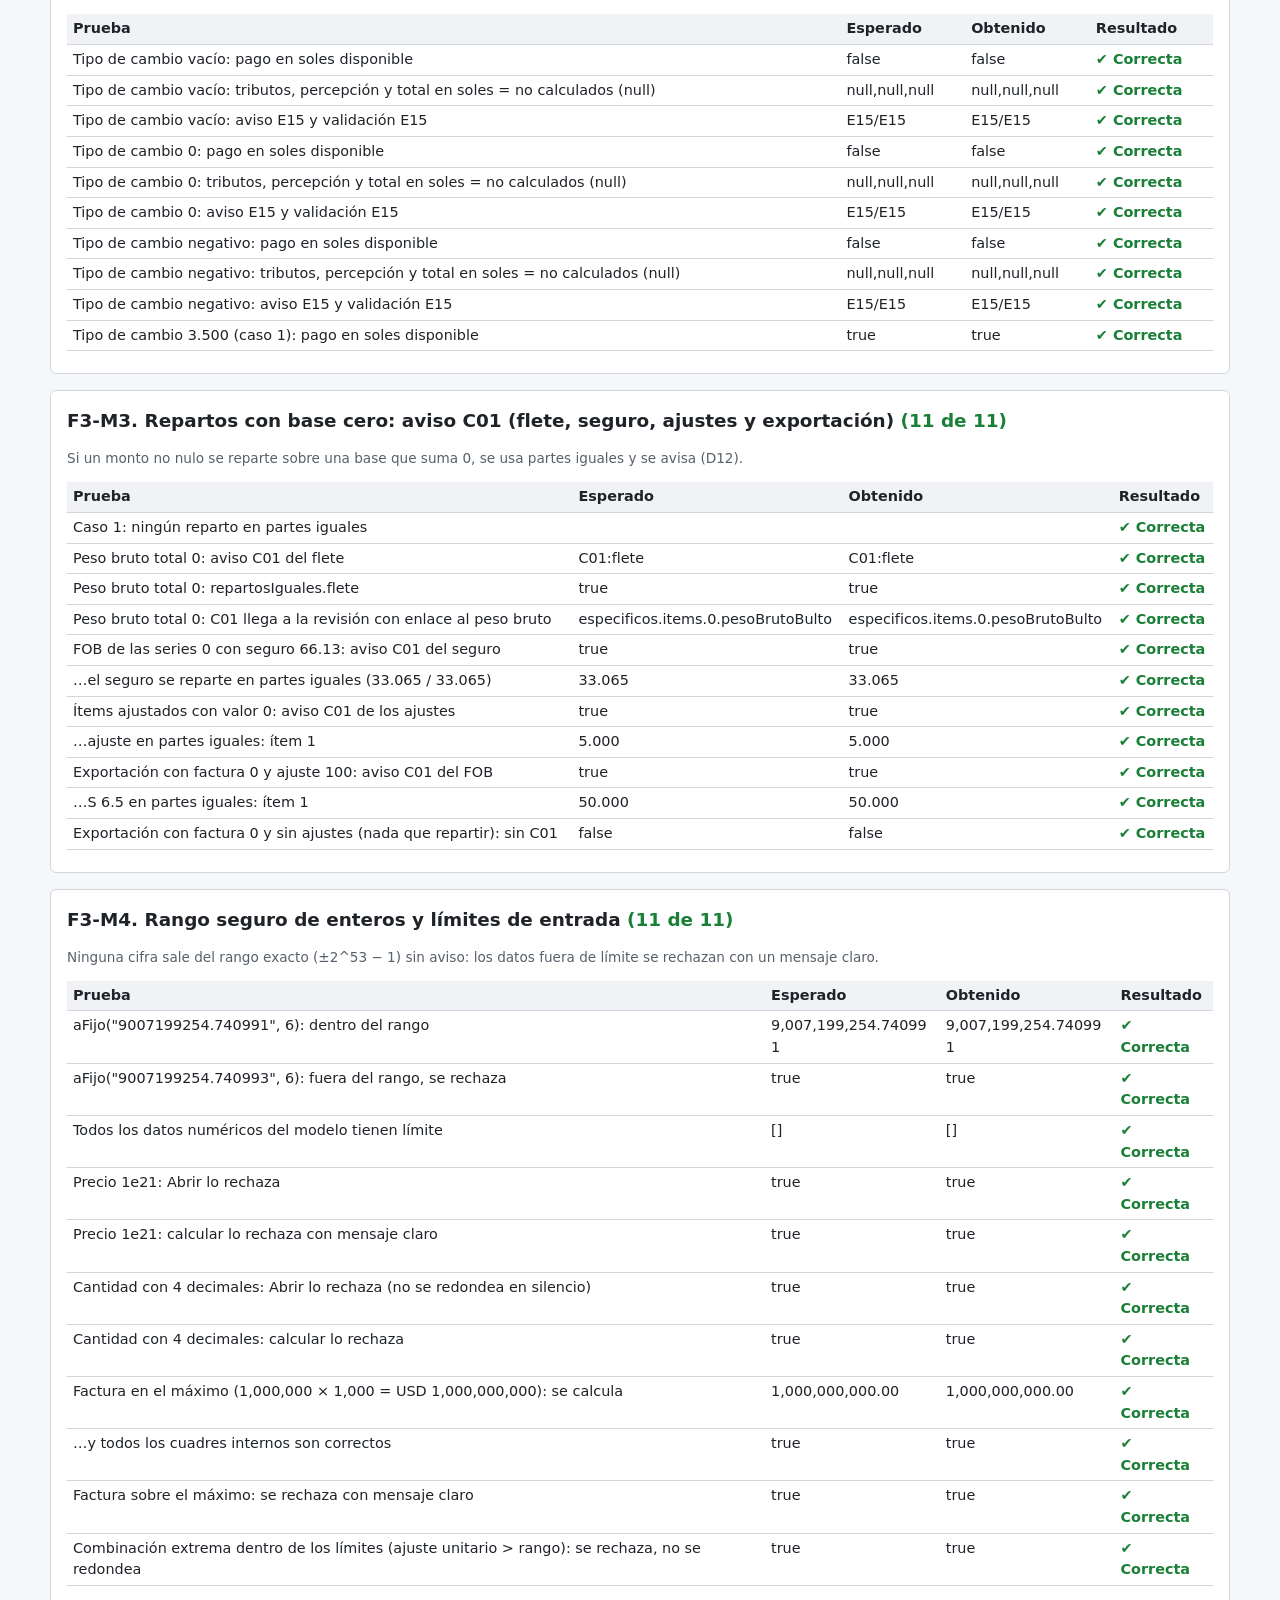
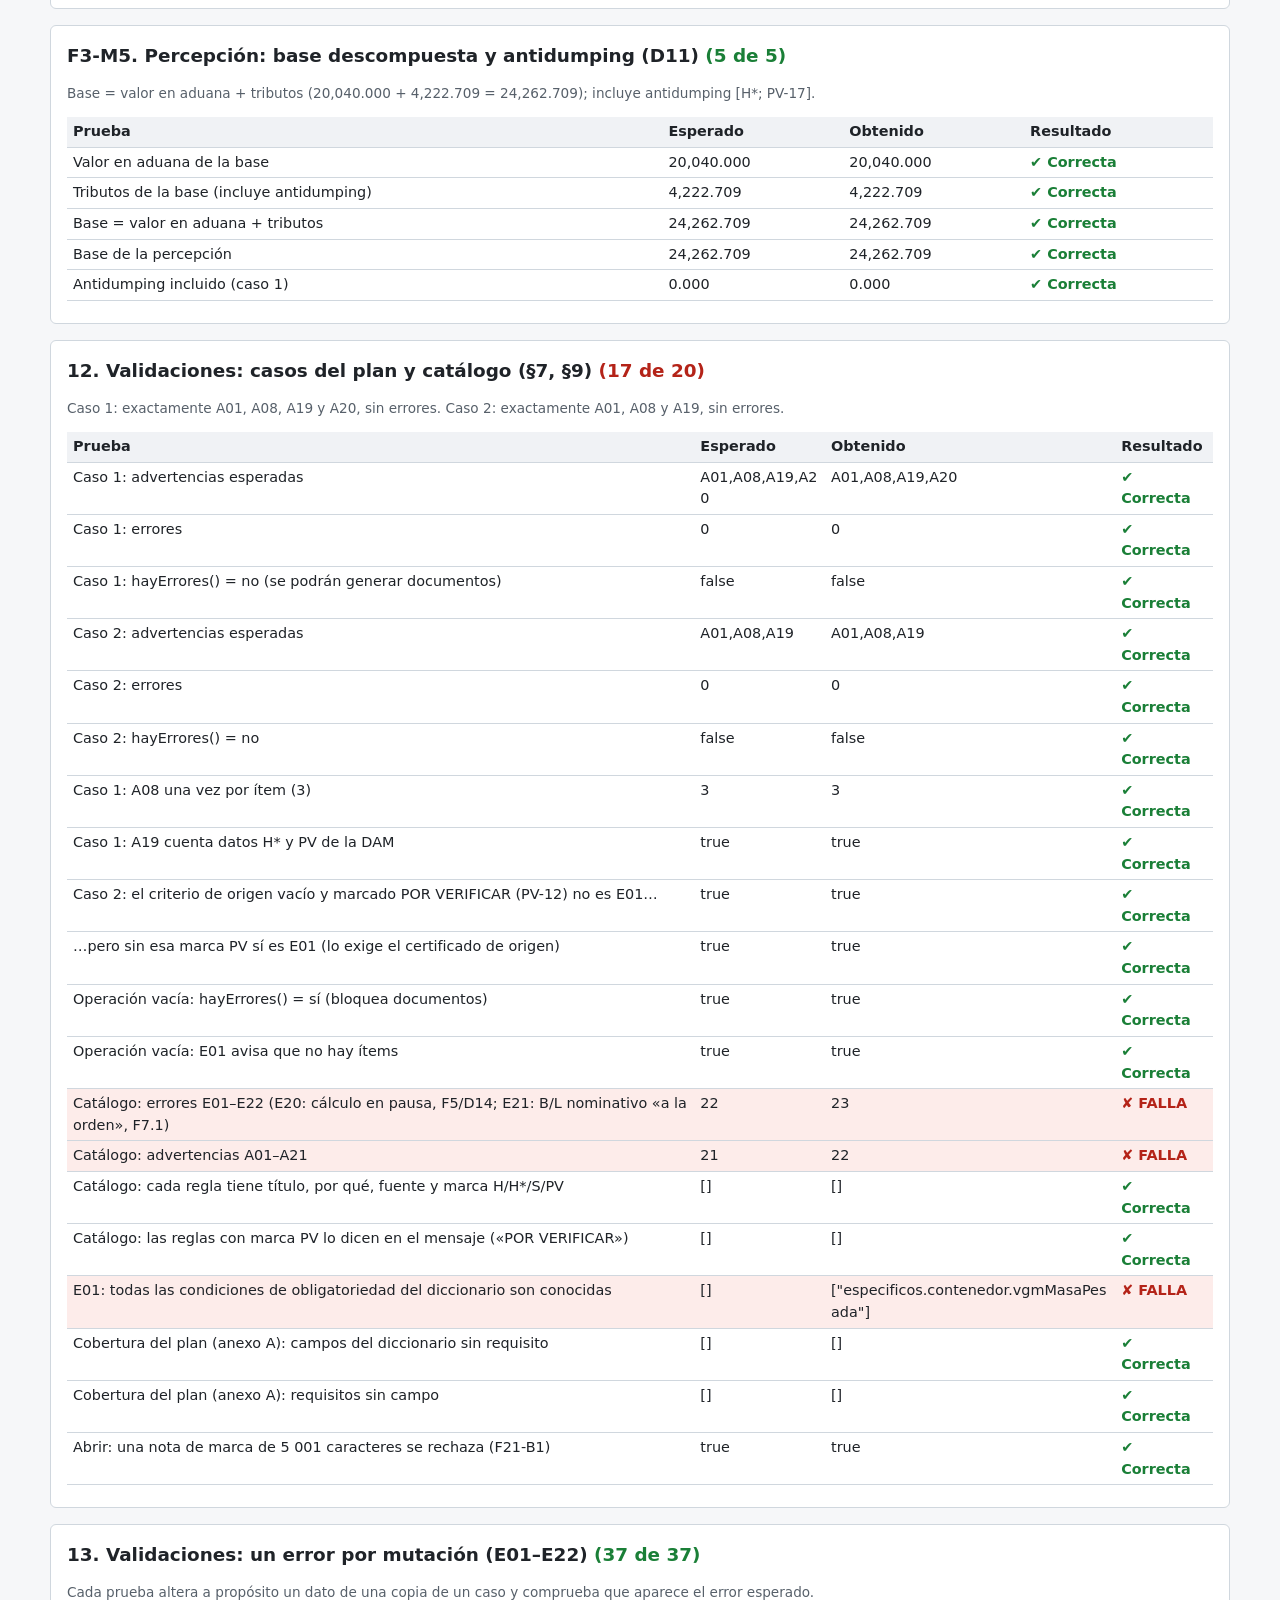
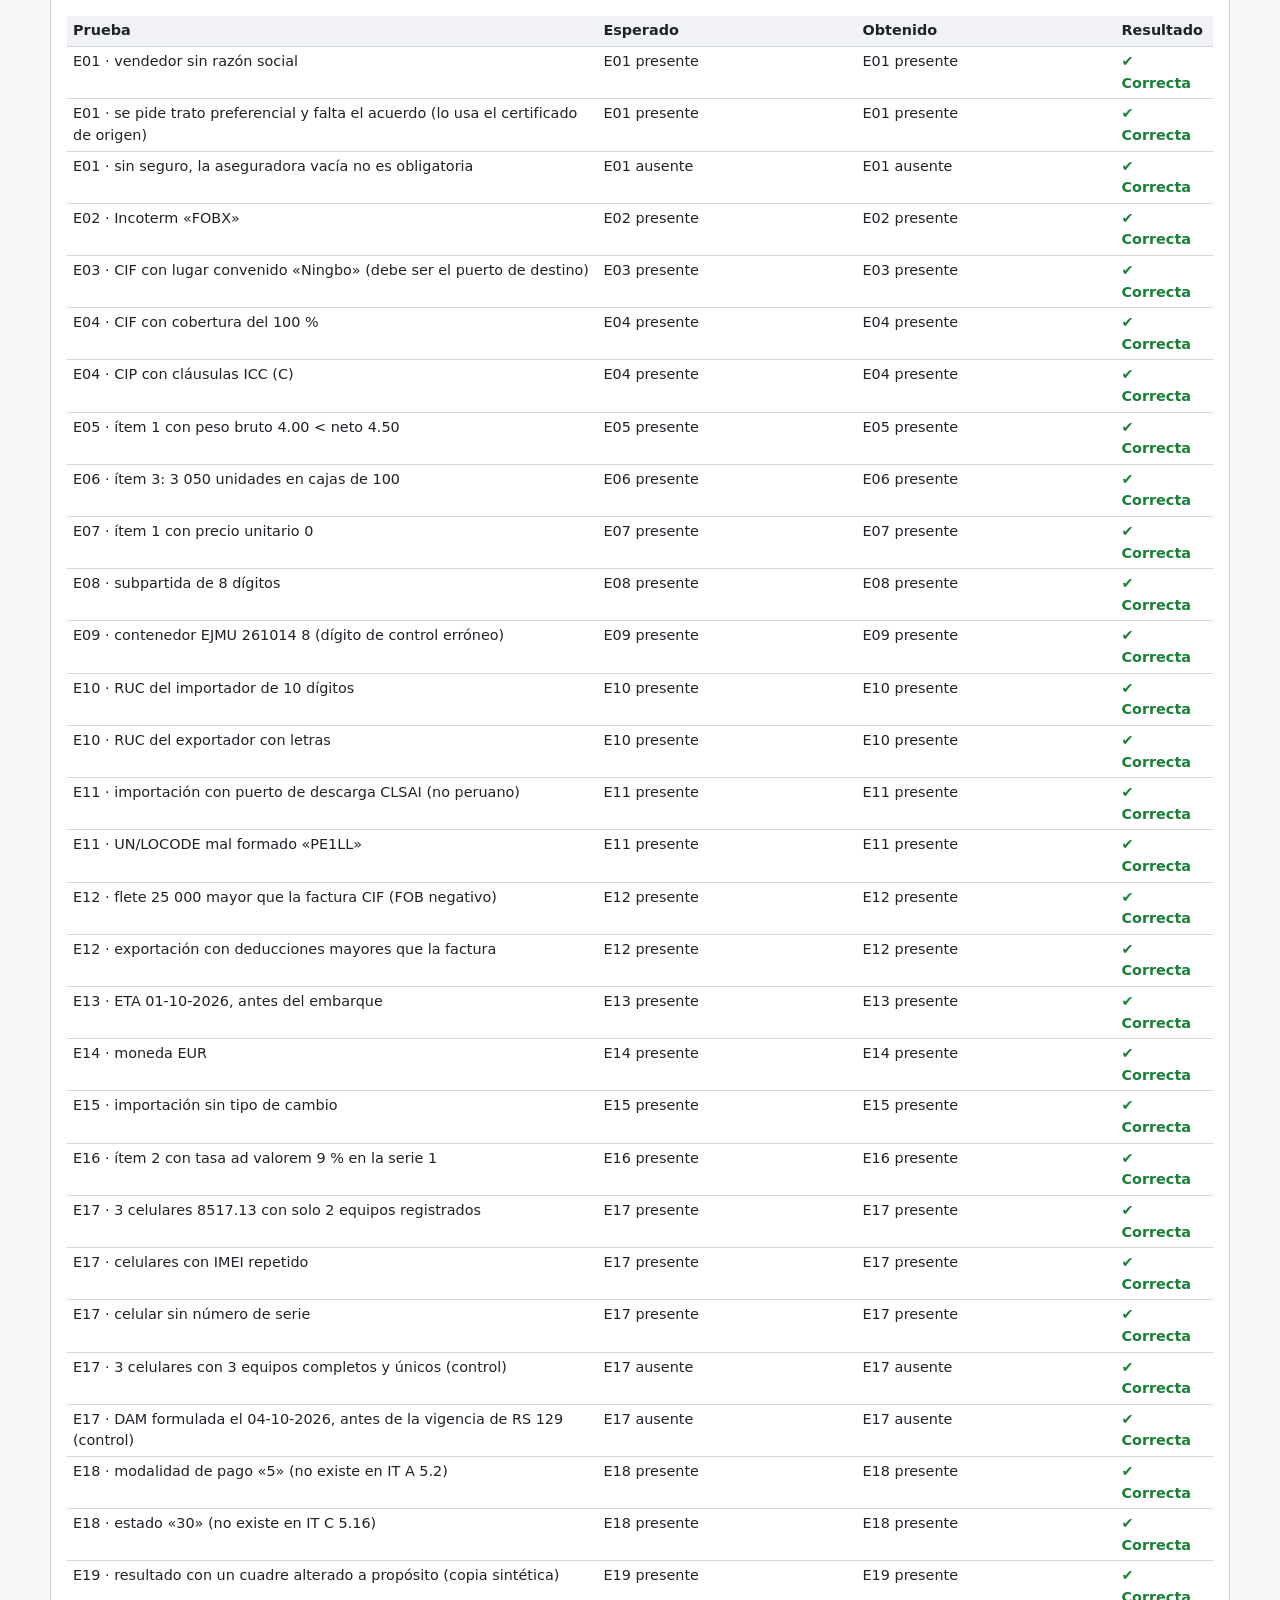
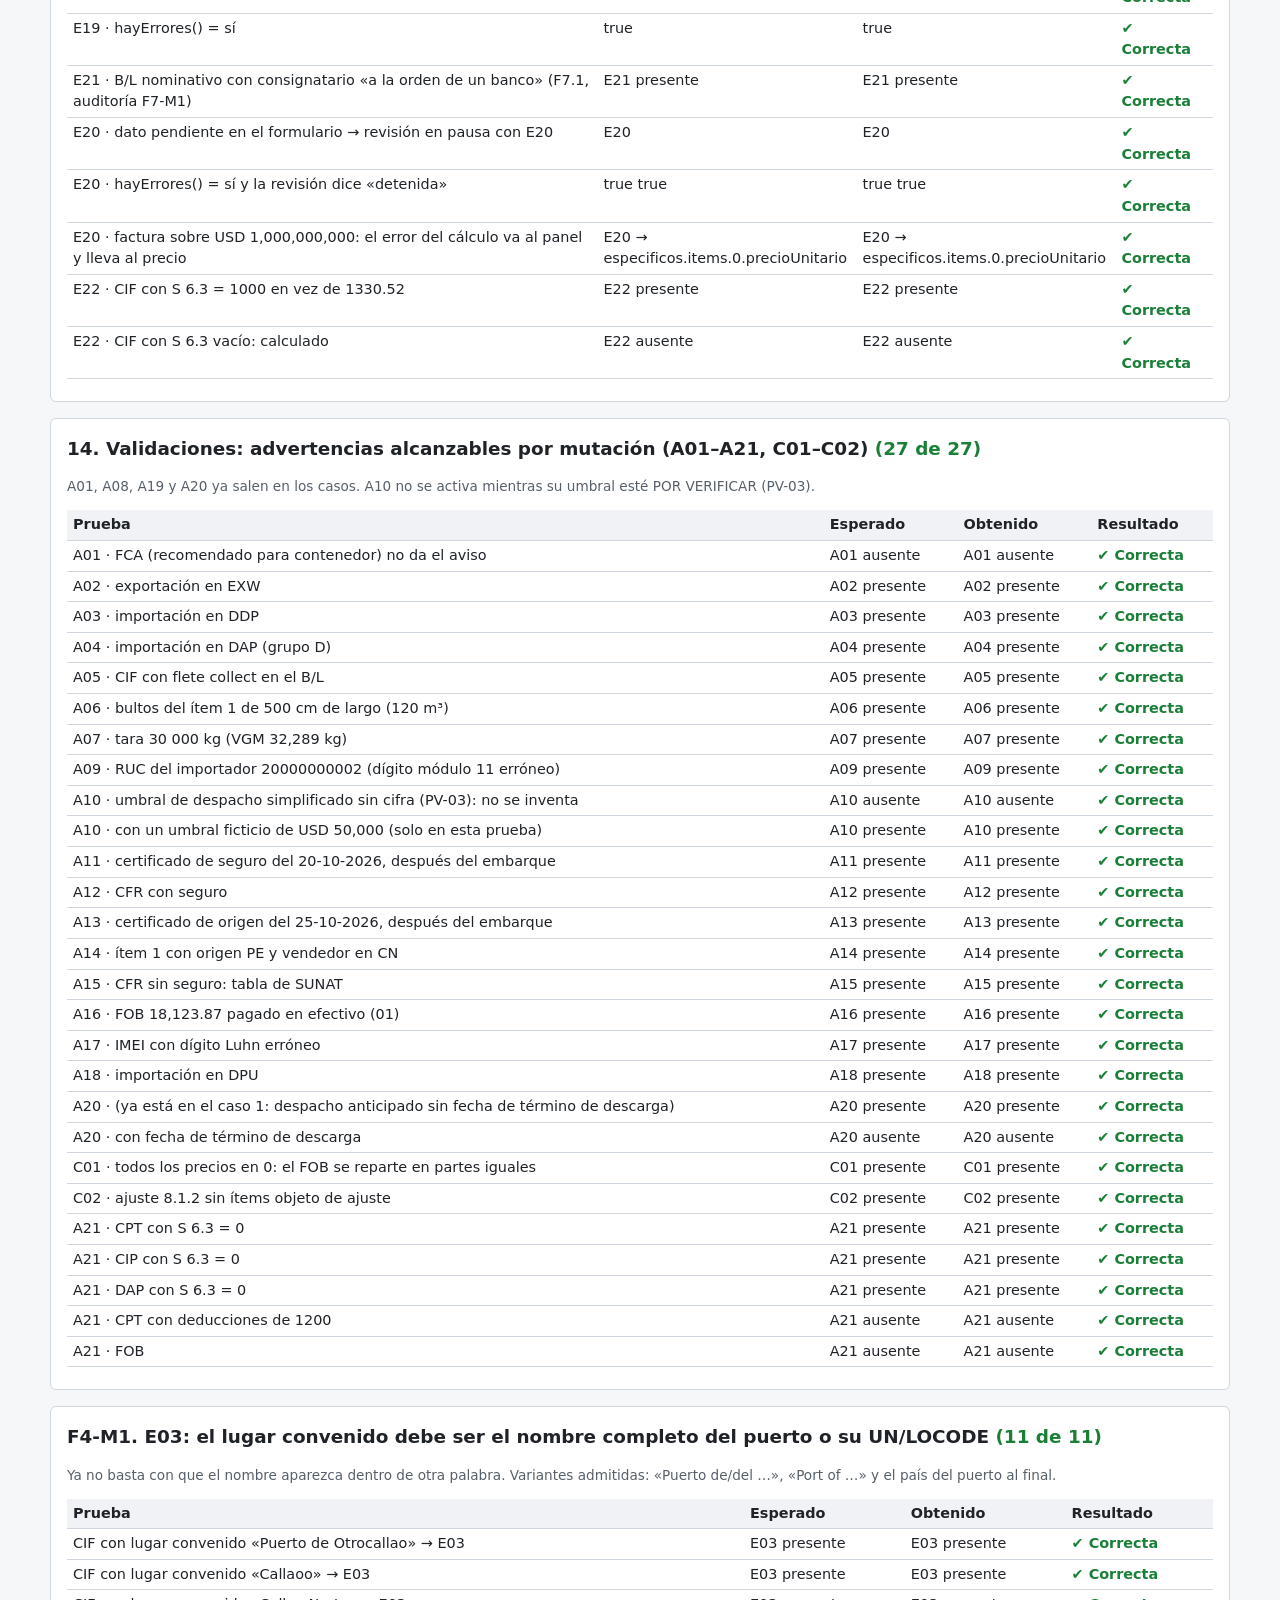
==== commit 43cb4e1f: "C2: cuadre cruzado FOB factura = S 6.5 y factura = S 6.1 en exportación Implementado por Codex GPT 6" ====
--- a/pruebas.html
+++ b/pruebas.html
@@ -26,7 +26,6 @@
   <script src="js/modelo.js"></script>
   <script src="js/incoterms.js"></script>
   <script src="js/ejemplos.js"></script>
-  <script src="pruebas/casos_regresion.js"></script>
   <script src="js/calculos.js"></script>
   <script src="js/diccionario.js"></script>
   <script src="js/validaciones.js"></script>
@@ -82,7 +81,6 @@
 
     function fx(texto) { var dec = (String(texto).split(".")[1] || "").length; return Calculos.aFijo(texto, dec); }
     function ejemplo(id) { return Modelo.clonar(EJEMPLOS.filter(function (e) { return e.id === id; })[0].operacion); }
-    function casoRegresion(n) { return Modelo.clonar(CASOS_REGRESION[n]); }
 
     // ============================================================ Núcleo numérico
     grupo("1. Decimal fijo, redondeo y prorrateo (§6.1)", "Enteros con BigInt; mitad hacia arriba (PV-08); el residuo del prorrateo va a la última parte.");
@@ -2208,47 +2206,6 @@
         String(/DV:\s*POR VERIFICAR/.test(hDam.textContent)));
     })();
 
-    grupo("R-AA4. Regresión: camote congelado IQF, exportación CIF PortMiami (casos/…FINAL.json)");
-    (function () {
-      var o = casoRegresion("AA4_portuaria_camote_CIF_FINAL"), x = documentosDe(o), r = x.r, ex = r.exportacion;
-      prueba("AA4: Abrir", "", Modelo.interpretar(JSON.stringify(o)).error);
-      prueba("AA4: bultos · numeración", "2270 · 1-2270", r.totales.bultos + " · " + r.totales.numeracion);
-      prueba("AA4: peso neto", "22700.00", r.totales.pesoNeto);
-      prueba("AA4: peso bruto", "23835.00", r.totales.pesoBruto);
-      prueba("AA4: volumen por bulto", "0.024", r.items[0].volumenBulto);
-      prueba("AA4: volumen total", "54.480", r.totales.volumen);
-      prueba("AA4: VGM = 23835 + 500 + 4800", "29135.00", r.vgm.total);
-      prueba("AA4: valor factura", "40296.63", r.totales.valorFactura);
-      prueba("AA4: suma asegurada", "44326.29", r.seguro.sumaAsegurada);
-      prueba("AA4: prima", "221.63", r.seguro.prima);
-      prueba("AA4: desglose", "base:34,050.00 · flete:6,025.00 · seguro:221.63", r.factura.desglose.lineas.map(function (l) { return l.id + ":" + F.comercial(l.valor); }).join(" · "));
-      prueba("AA4: S 6.1", "40296.630", ex.s61);
-      prueba("AA4: S 6.3", "6246.630", ex.s63);
-      prueba("AA4: S 6.4", "0.000", ex.s64);
-      prueba("AA4: S 6.5", "34050.000", ex.s65);
-      prueba("AA4: origen deducciones", "desglose", ex.deducciones.origen);
-      prueba("AA4: serie S 7.30", "34050.000", r.series[0].fob);
-      prueba("AA4: FOB unitario", "15.000000", r.items[0].fobUnitario);
-      prueba("AA4: cuadres internos", "true", String(r.cuadres.every(function (c) { return c.ok; })));
-      prueba("AA4: revisión errores · ID", "0 · A01,A08,A19", x.rv.errores.length + " · " + V.ids(x.rv).join(","));
-      prueba("AA4: FC base · DAM S 6.3 · DAM S 6.5", "34,050.00 · 6,246.630 · 34,050.000", x.porId.factura.cifras.baseFactura + " · " + x.porId.dam_a.cifras.dam63 + " · " + x.porId.dam_a.cifras.dam65);
-      prueba("AA4: HR fila FOB · todoCuadra", "true · true", String(filaCuadre(x, "fobFacturaDam").ok) + " · " + Documentos.cuadre(x.gen.ctx).todoCuadra);
-      o.especificos.valoracion.expOtrosDeducibles = 0;
-      prueba("AA4: S 6.3 cero también calcula", "34050.000", Calculos.calcular(o).exportacion.s65);
-      o.especificos.valoracion.expOtrosDeducibles = 6246.63;
-      prueba("AA4: S 6.3 manual coincidente", "34050.000", Calculos.calcular(o).exportacion.s65);
-      prueba("AA4: manual coincidente sin E22", "false", String(V.ids(V.validar(o, Calculos.calcular(o))).indexOf("E22") !== -1));
-      o.especificos.valoracion.expOtrosDeducibles = 5000;
-      prueba("AA4: manual distinto produce E22", "true", String(V.ids(V.validar(o, Calculos.calcular(o))).indexOf("E22") !== -1));
-      o = casoRegresion("AA4_portuaria_camote_CIF_FINAL");
-      var roto = Modelo.clonar(r); roto.exportacion.s63 = fx("0.000"); roto.exportacion.s65 = roto.exportacion.s61;
-      var gen = Documentos.generar(o, roto, x.rv, new Date(2026, 9, 3));
-      var f = Documentos.cuadre(gen.ctx).filas.filter(function (f) { return f.clave === "fobFacturaDam"; })[0];
-      prueba("AA4: defecto original FC y DAM detectado", "34,050.00 · 40,296.630 · false", f.celdas.filter(function (v) { return v !== null; }).join(" · ") + " · " + f.ok);
-      prueba("AA4: RUC ALFAZ conservado por DA-3 del usuario", "10754001220", o.generales.partes.vendedor.idFiscal);
-      prueba("AA4: RUC de agentes sintéticos y válidos", "true", String(["agenteMaritimo", "agenteAduana", "depositoTemporal"].every(function (k) { return C.ruc(o.generales.partes[k].ruc).valido && o.generales.partes[k].ruc.slice(0, 2) === "20"; })));
-    })();
-
     // ============================================================ Pintar
     var cont = document.getElementById("grupos");
     var indice = document.getElementById("indice");
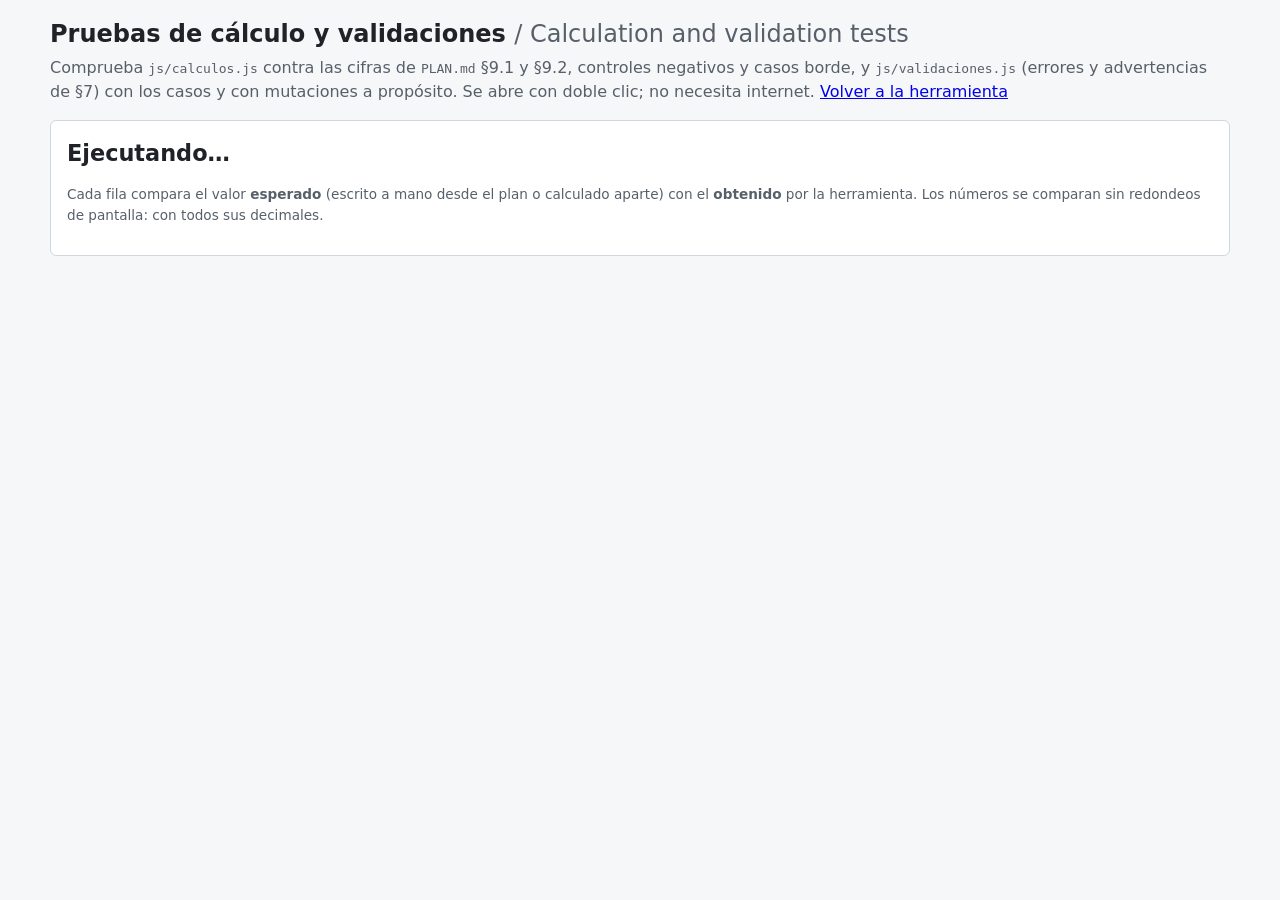
==== commit c7469bdf: "C1: S 6.3 calculado de flete y prima en exportación CFR/CIF (E22, A21, PV-31) Implementado por Codex" ====
--- a/pruebas.html
+++ b/pruebas.html
@@ -1174,47 +1174,6 @@
       prueba("Cada hoja es un <article class=hoja-doc> con data-doc", x.gen.docs.map(function (d) { return d.def.id; }).join(","), x.gen.docs.map(function (d) { return d.hoja.tagName === "ARTICLE" && d.hoja.classList.contains("hoja-doc") ? d.hoja.getAttribute("data-doc") : "?"; }).join(","));
       prueba("Precio unitario: 2 decimales mínimo; más si el dato los trae, sin redondear", "4.10 · 0.000001 · 1.1234",
         [Documentos.precio(fx("4.100000")), Documentos.precio(fx("0.000001")), Documentos.precio(fx("1.123400"))].join(" · "));
-    })();
-
-    grupo("F6-1b. Cuadre cruzado factura ↔ DAM de salida");
-    function exportCuadre(inc) {
-      var o = exportC(inc, inc === "CIF");
-      if (inc === "CIF") {
-        o.especificos.seguro = ejemplo("caso1").especificos.seguro;
-        o.especificos.seguro.fechaEmision = "2026-10-23";
-        o.generales.partes.aseguradora = ejemplo("caso1").generales.partes.aseguradora;
-      }
-      return o;
-    }
-    function filaCuadre(x, clave) { return Documentos.cuadre(x.gen.ctx).filas.filter(function (f) { return f.clave === clave; })[0]; }
-    function celdaCuadre(x, clave, doc) {
-      var q = Documentos.cuadre(x.gen.ctx), i = q.docs.map(function (d) { return d.def.id; }).indexOf(doc);
-      return filaCuadre(x, clave).celdas[i];
-    }
-    (function () {
-      var fob = documentosDe(ejemplo("caso2")), q = Documentos.cuadre(fob.gen.ctx);
-      prueba("FOB: valorFactura incluye S 6.1 de DAM A", "39,550.000", celdaCuadre(fob, "valorFactura", "dam_a"));
-      prueba("FOB: fila valorFactura y todoCuadra", "true · true", String(filaCuadre(fob, "valorFactura").ok) + " · " + q.todoCuadra);
-      prueba("FOB: sin fila fobFacturaDam", "false", String(!!filaCuadre(fob, "fobFacturaDam")));
-      var cif = documentosDe(exportCuadre("CIF")), f = filaCuadre(cif, "fobFacturaDam");
-      prueba("CIF: esperado · factura · DAM · cuadre FOB", "38,219.48 · 38,219.48 · 38,219.480 · true",
-        f.esperado + " · " + celdaCuadre(cif, "fobFacturaDam", "factura") + " · " + celdaCuadre(cif, "fobFacturaDam", "dam_a") + " · " + f.ok);
-      prueba("CIF: todoCuadra", "true", String(Documentos.cuadre(cif.gen.ctx).todoCuadra));
-      prueba("CIF: HR explica S 6.5", "true", String(cif.porId.resumen.hoja.textContent.indexOf("S 6.5 = 38,219.480") !== -1));
-      var o = exportCuadre("CIF"), roto = Modelo.clonar(cif.r);
-      roto.exportacion.s63 = fx("0.000"); roto.exportacion.s65 = roto.exportacion.s61;
-      var gen = Documentos.generar(o, roto, cif.rv, new Date(2026, 9, 3, 10, 0));
-      var cq = Documentos.cuadre(gen.ctx), hr = gen.docs.filter(function (d) { return d.def.id === "resumen"; })[0].hoja;
-      prueba("Defecto anterior: FOB y todoCuadra fallan", "false · false", String(cq.filas.filter(function (f) { return f.clave === "fobFacturaDam"; })[0].ok) + " · " + cq.todoCuadra);
-      prueba("Defecto anterior: HR muestra diferencia y nota ✘", "true · true", String(!!hr.querySelector(".doc-tabla-cuadre .doc-mal")) + " · " + String(hr.textContent.indexOf("✘ Hay diferencias") !== -1));
-      var imp = documentosDe(ejemplo("caso1")); q = Documentos.cuadre(imp.gen.ctx);
-      prueba("Importación: sin fila FOB cruzada", "false", String(!!filaCuadre(imp, "fobFacturaDam")));
-      prueba("Importación: columnas conservadas", "FC,PL,IE,B/L,VGM,DAM A,SEG", q.docs.map(function (d) { return d.def.codigo; }).join(","));
-      prueba("CPT: sin fila FOB (PV-31)", "false", String(!!filaCuadre(documentosDe(exportC("CPT")), "fobFacturaDam")));
-      o = exportCuadre("CIF"); o.especificos.valoracion.expAjustes = 100;
-      var ajustado = documentosDe(o);
-      prueba("CIF con S 6.4: FOB de factura + ajustes = S 6.5", "38,319.480 · true",
-        celdaCuadre(ajustado, "fobFacturaDam", "dam_a") + " · " + filaCuadre(ajustado, "fobFacturaDam").ok);
     })();
 
     grupo("F6-2. Importe en letras (factura comercial)", "Lee los centavos exactos del monto ya calculado; no redondea.");
